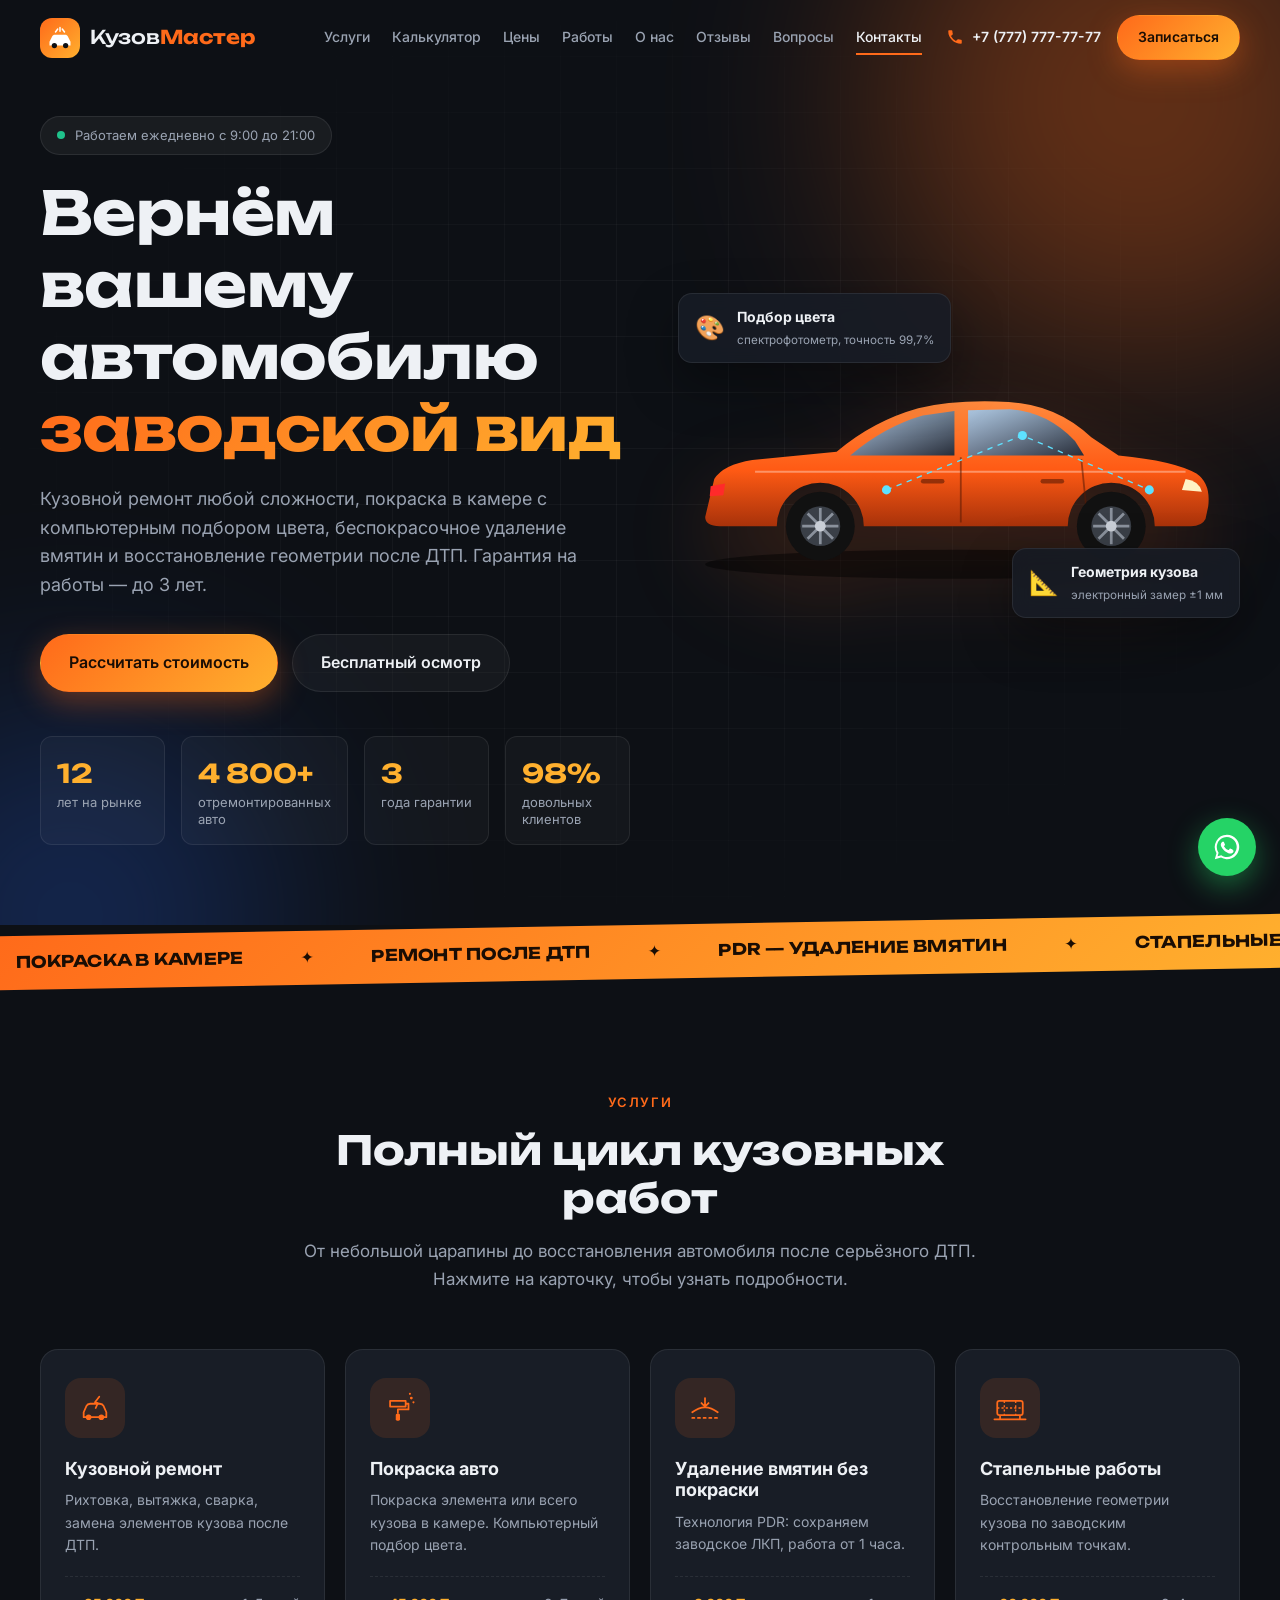
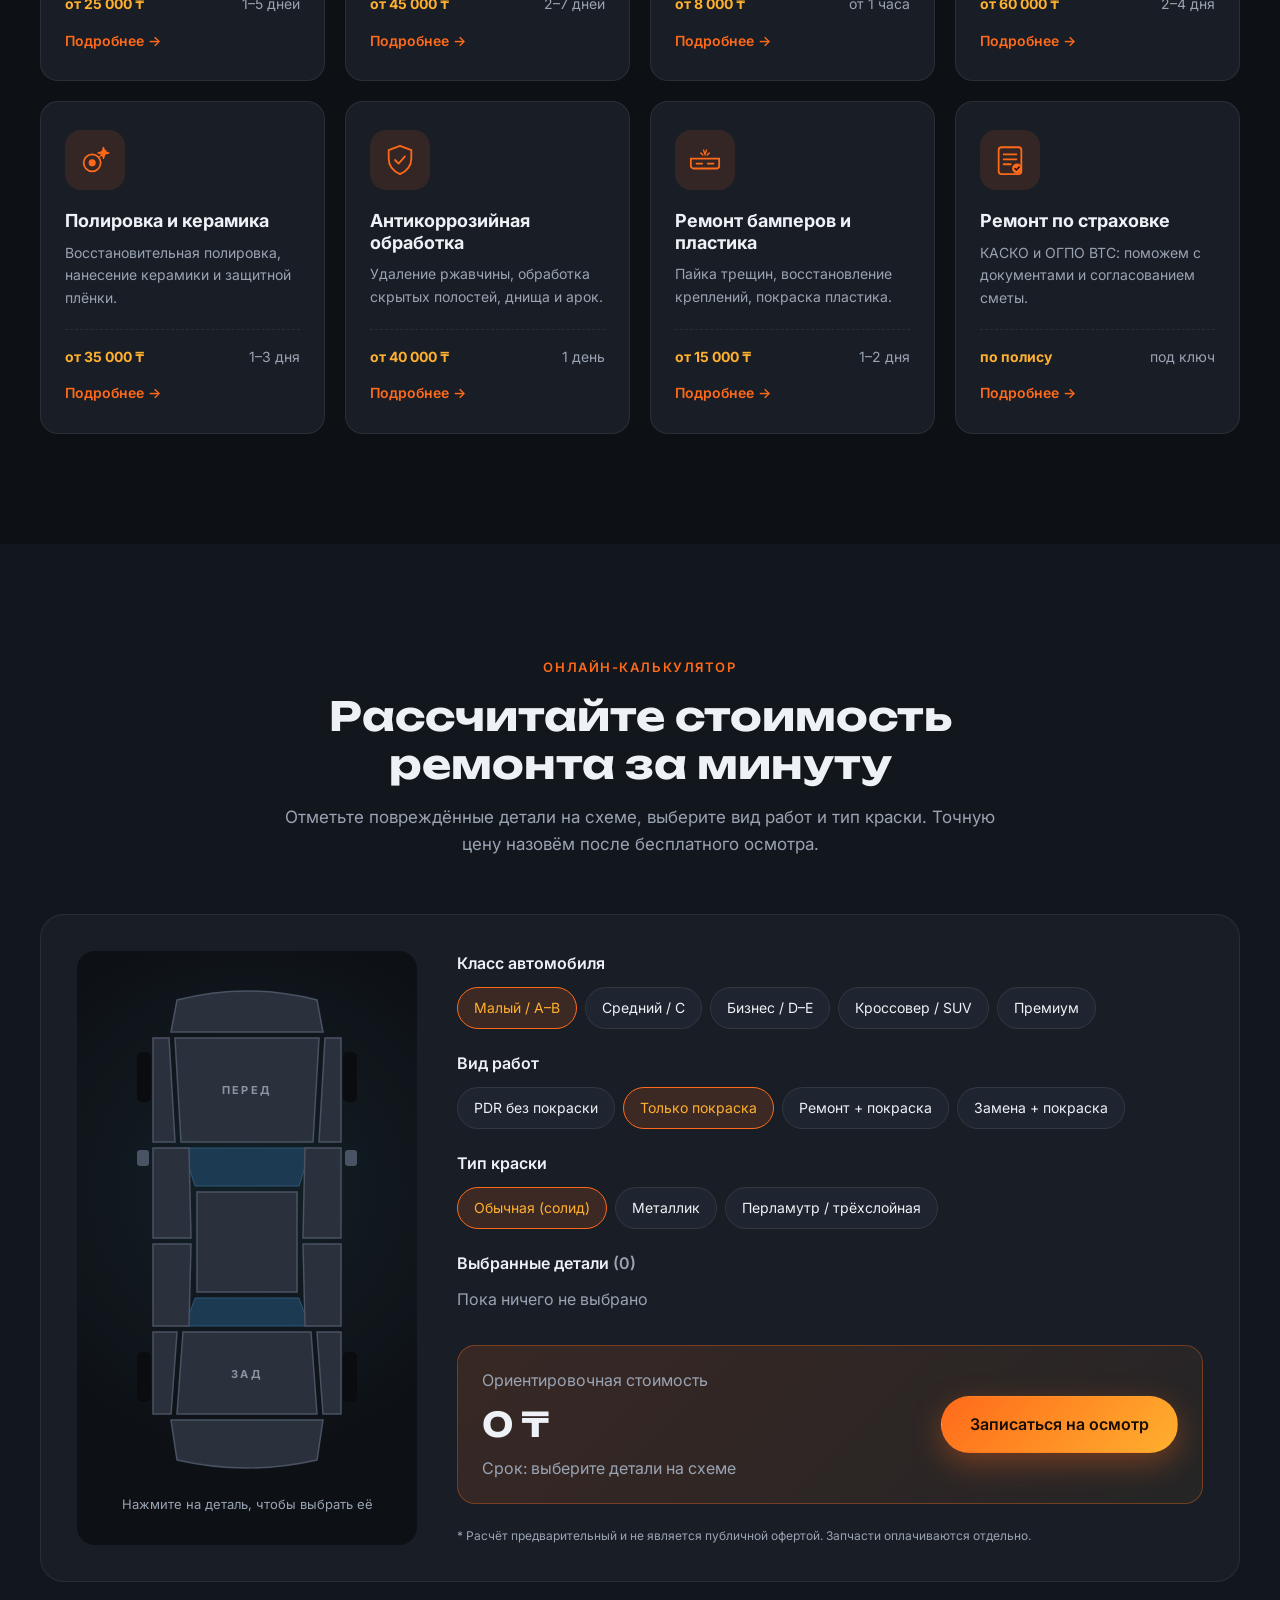
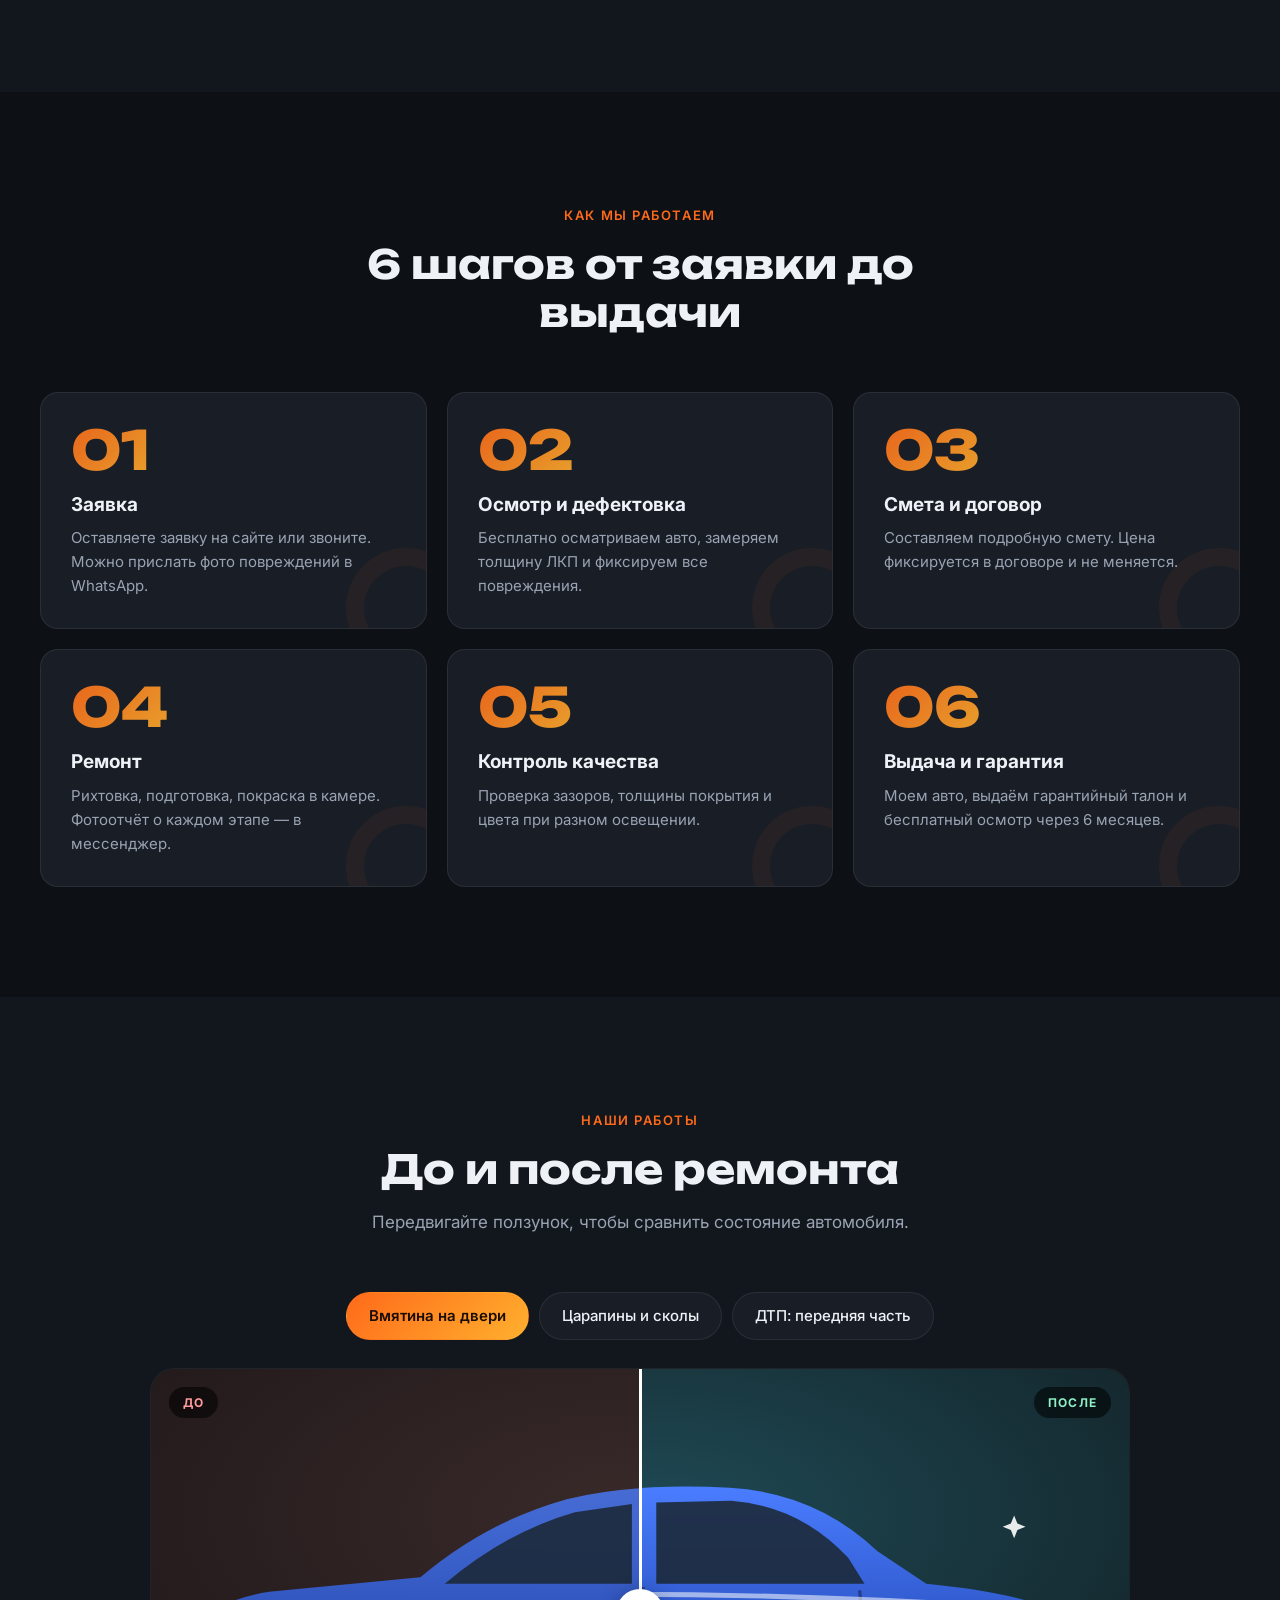
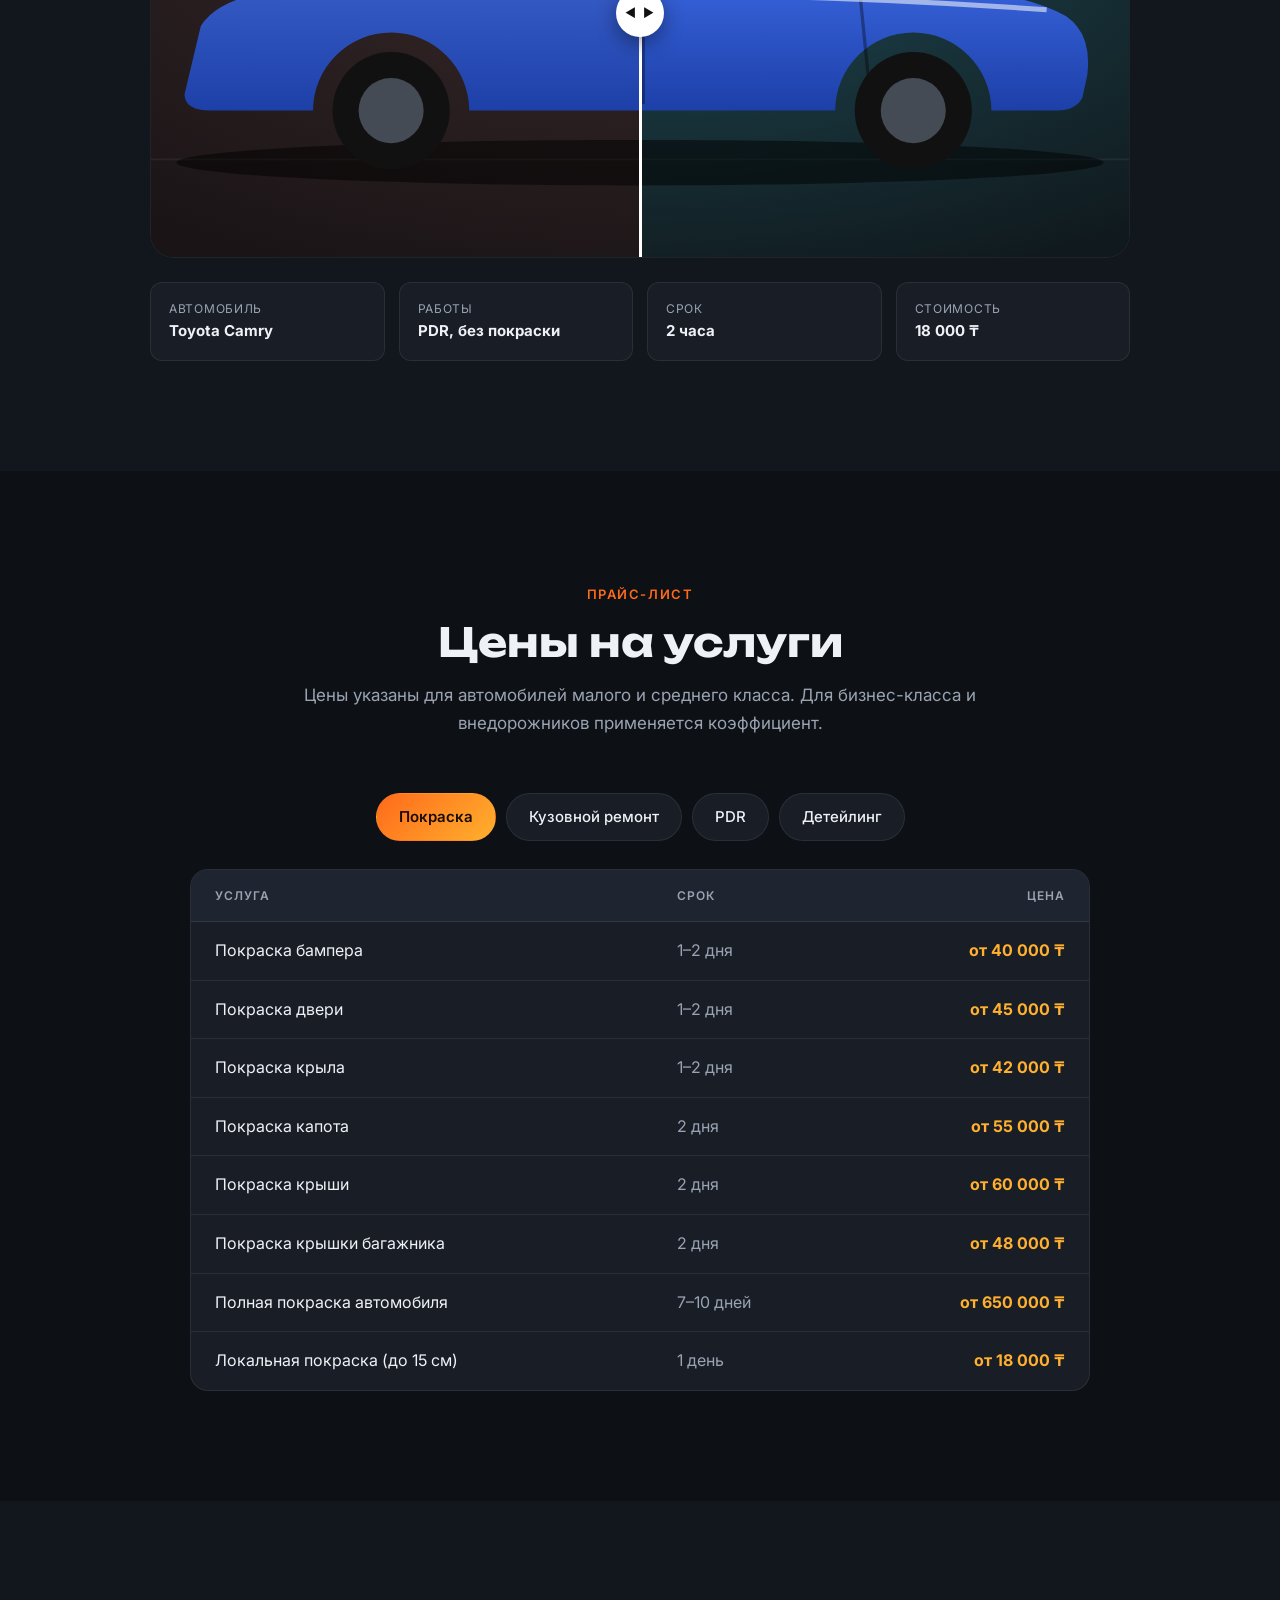
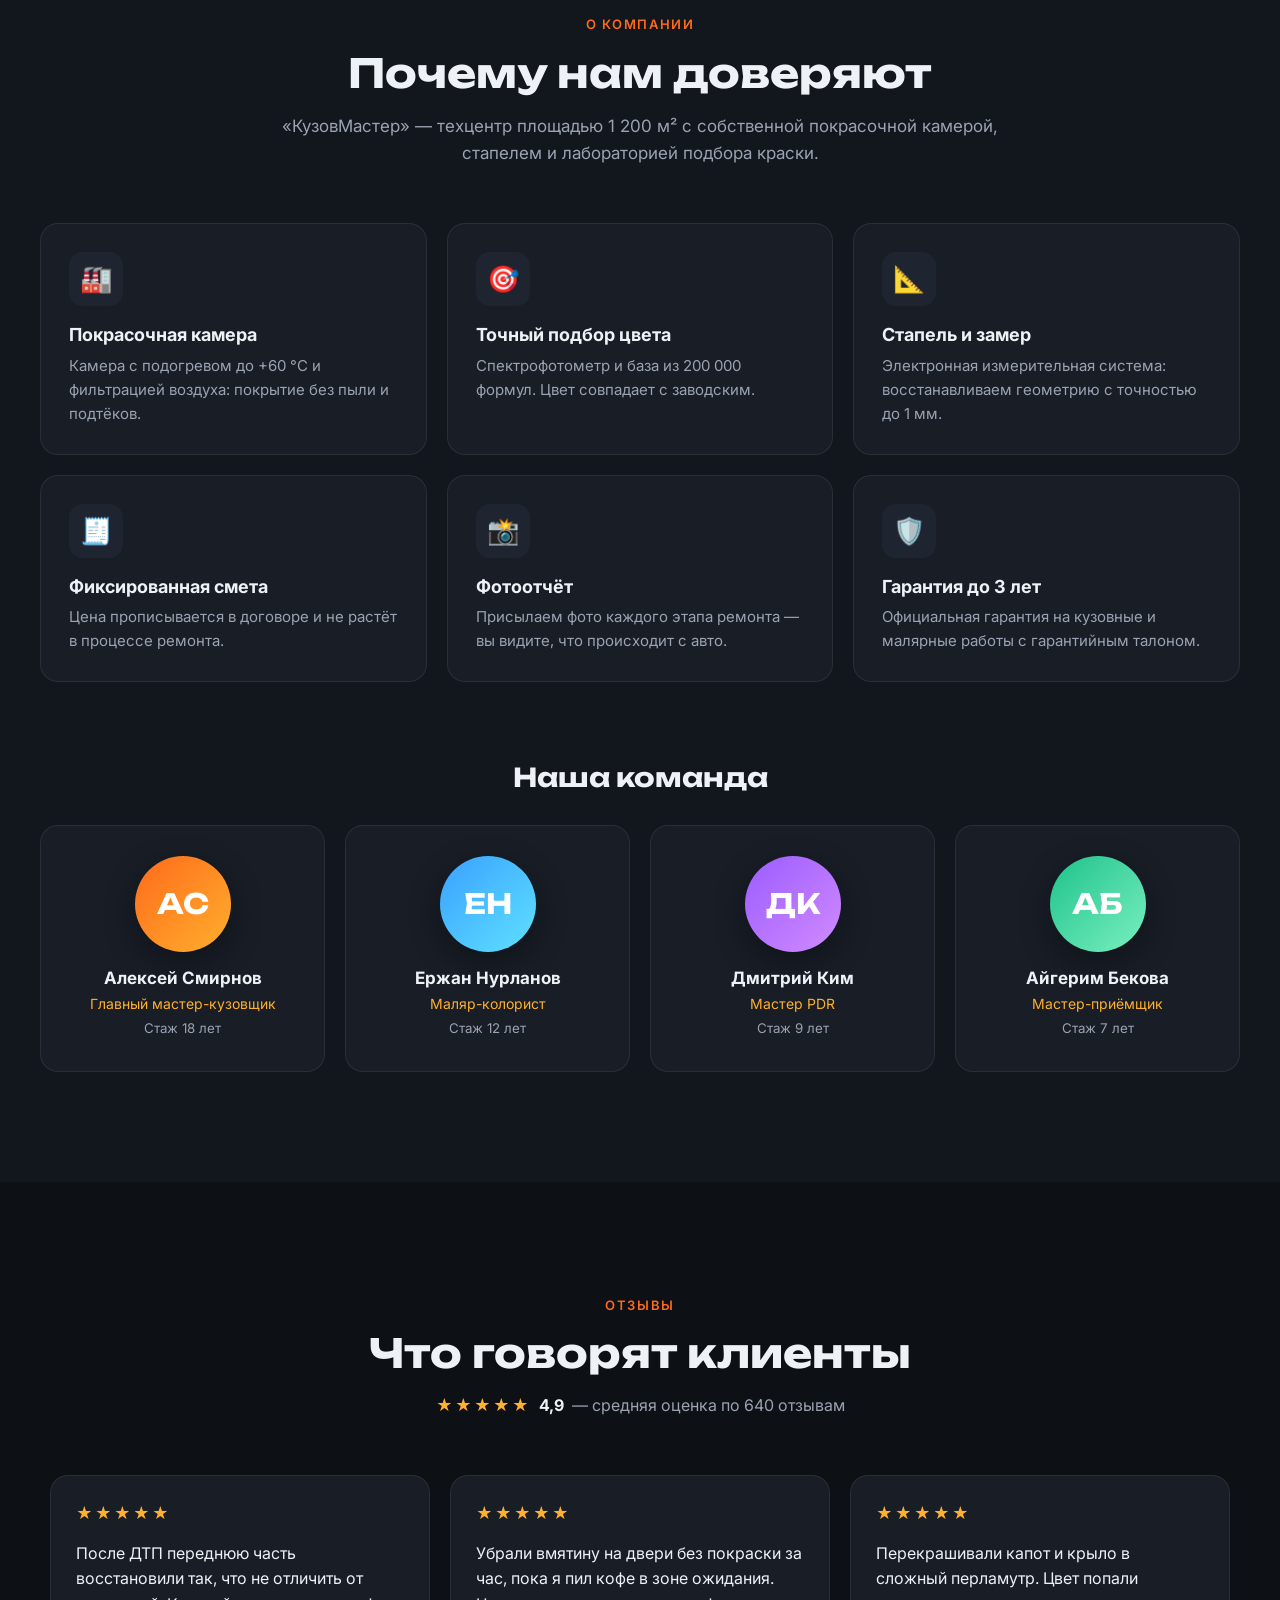
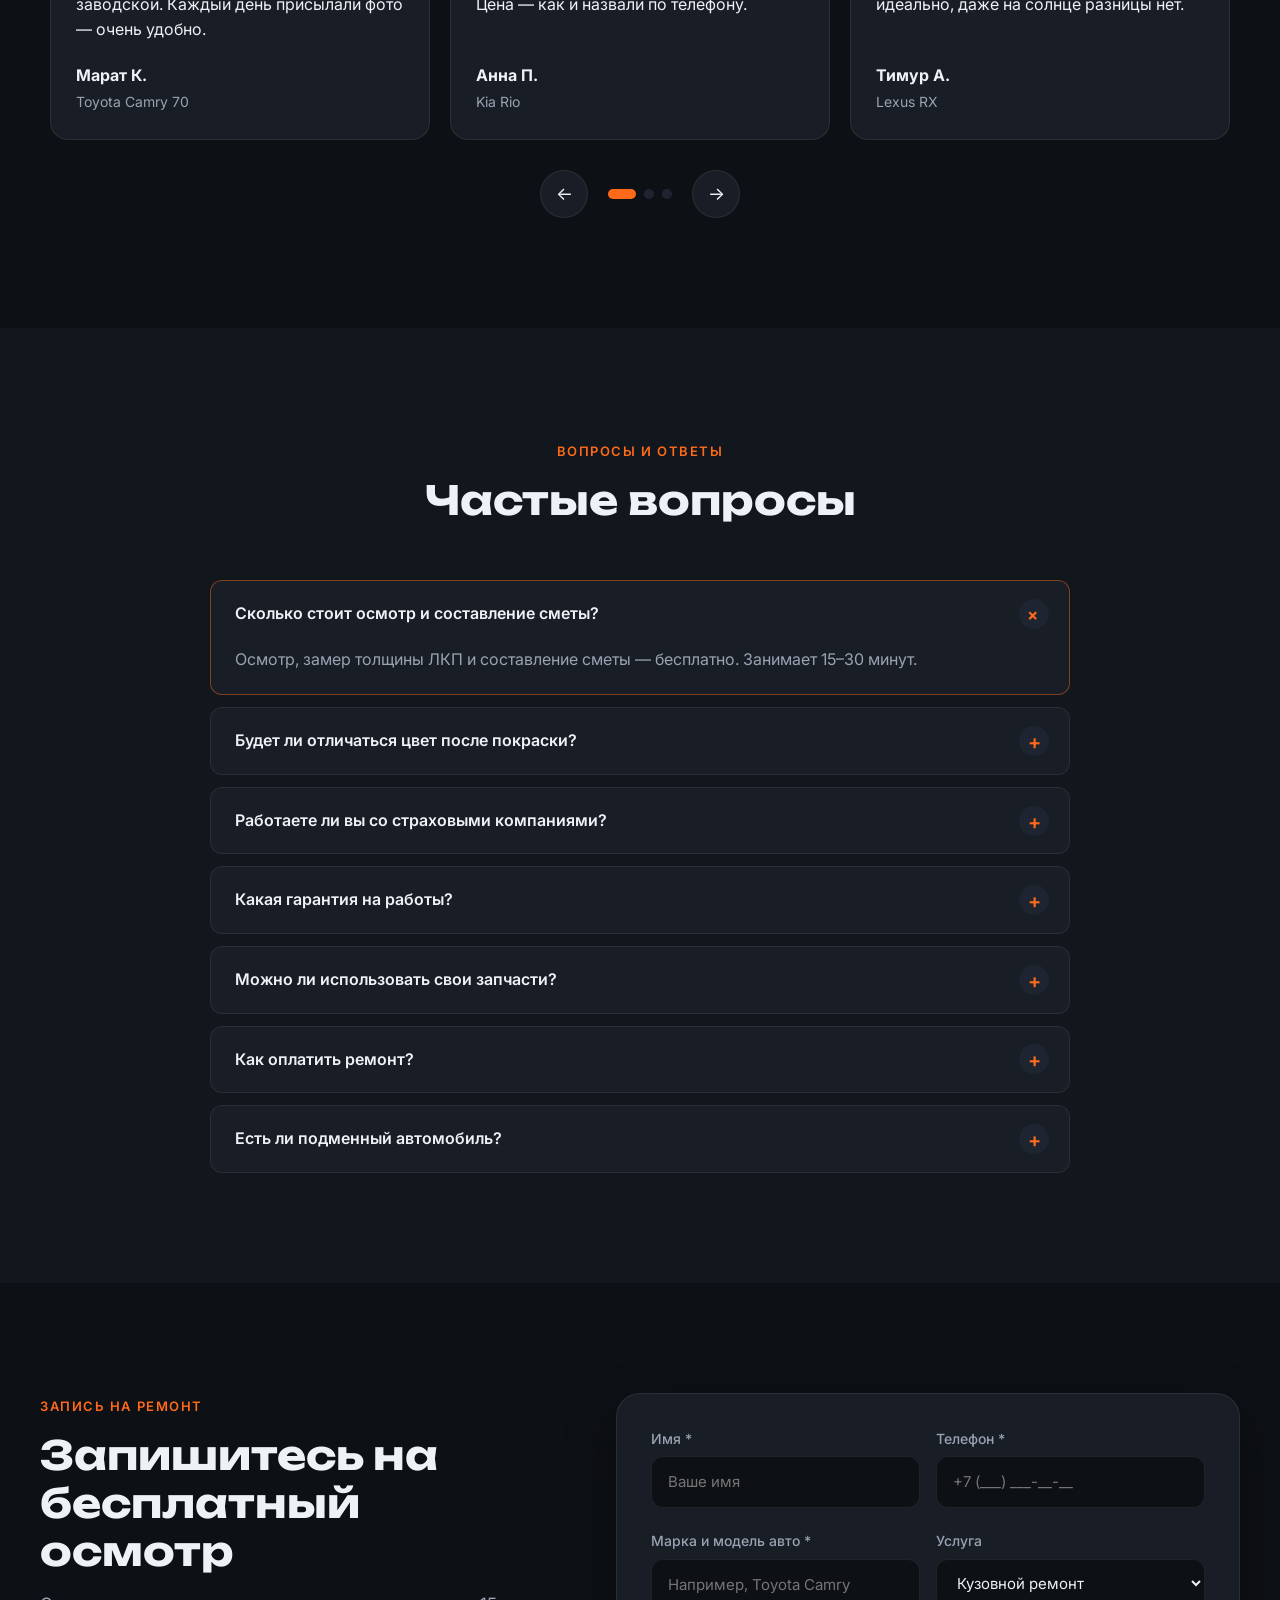
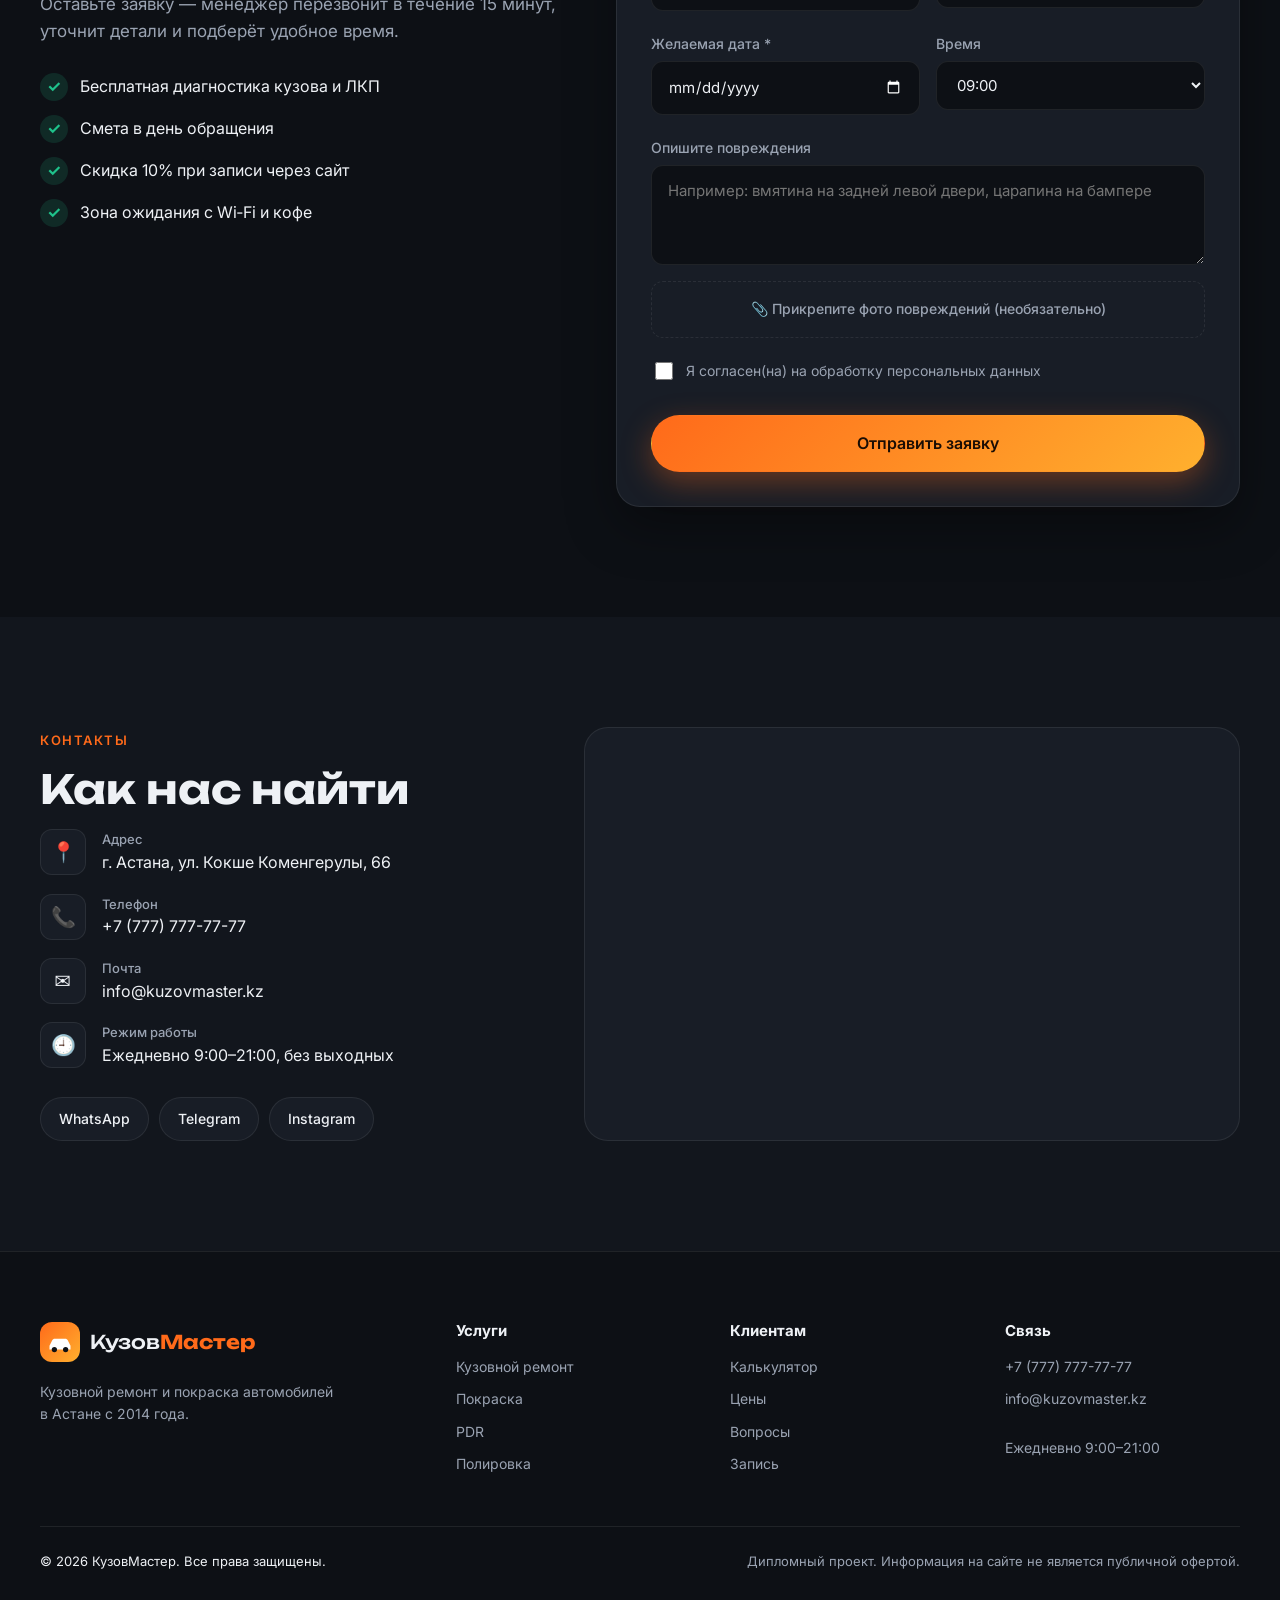
==== index.html @ 7082a5f9 "Сайт кузовного сервиса «КузовМастер» Новая главная страница: услуги с подробностями, калькулятор сто" ====
<!DOCTYPE html>
<html lang="ru">
<head>
  <meta charset="UTF-8" />
  <meta name="viewport" content="width=device-width, initial-scale=1.0" />
  <title>КузовМастер — кузовной ремонт и покраска автомобилей в Астане</title>
  <meta name="description" content="Кузовной ремонт, покраска, беспокрасочное удаление вмятин, восстановление геометрии кузова, полировка и антикор. Гарантия до 3 лет. Астана." />
  <meta name="theme-color" content="#0d1015" />
  <link rel="icon" href="data:image/svg+xml,%3Csvg xmlns='http://www.w3.org/2000/svg' viewBox='0 0 64 64'%3E%3Crect width='64' height='64' rx='14' fill='%23ff6a1a'/%3E%3Cpath d='M12 40l5-10c1-2 3-3 5-3h20c2 0 4 1 5 3l5 10v6H12z' fill='%23fff'/%3E%3Ccircle cx='21' cy='46' r='5' fill='%230d1015'/%3E%3Ccircle cx='43' cy='46' r='5' fill='%230d1015'/%3E%3C/svg%3E" />
  <link rel="preconnect" href="https://fonts.googleapis.com" />
  <link rel="preconnect" href="https://fonts.gstatic.com" crossorigin />
  <link href="https://fonts.googleapis.com/css2?family=Inter:wght@400;500;600;700&family=Unbounded:wght@500;700;800&display=swap" rel="stylesheet" />
  <link rel="stylesheet" href="css/main.css" />
</head>
<body>

  <!-- ===================== ШАПКА ===================== -->
  <header class="header" id="header">
    <div class="container header__inner">
      <a href="#top" class="logo" aria-label="КузовМастер — на главную">
        <span class="logo__mark">
          <svg viewBox="0 0 40 40" aria-hidden="true"><path d="M6 25l3.5-7c.7-1.4 2-2.2 3.6-2.2h13.8c1.5 0 2.9.8 3.6 2.2L34 25v5H6z" fill="currentColor"/><circle cx="12.5" cy="30" r="3.5" fill="#0d1015"/><circle cx="27.5" cy="30" r="3.5" fill="#0d1015"/><path d="M14 12l3-4M20 11V6M26 12l-3-4" stroke="currentColor" stroke-width="2" stroke-linecap="round"/></svg>
        </span>
        <span class="logo__text">Кузов<b>Мастер</b></span>
      </a>

      <nav class="nav" id="nav" aria-label="Основное меню">
        <a href="#services">Услуги</a>
        <a href="#calc">Калькулятор</a>
        <a href="#prices">Цены</a>
        <a href="#works">Работы</a>
        <a href="#about">О нас</a>
        <a href="#reviews">Отзывы</a>
        <a href="#faq">Вопросы</a>
        <a href="#contacts">Контакты</a>
      </nav>

      <div class="header__actions">
        <a href="tel:+77777777777" class="header__phone">
          <svg viewBox="0 0 24 24" aria-hidden="true"><path d="M6.6 10.8a15.1 15.1 0 006.6 6.6l2.2-2.2c.3-.3.7-.4 1-.2 1.1.4 2.3.6 3.6.6.6 0 1 .4 1 1V20c0 .6-.4 1-1 1A17 17 0 013 4c0-.6.4-1 1-1h3.5c.6 0 1 .4 1 1 0 1.3.2 2.5.6 3.6.1.3 0 .7-.2 1z" fill="currentColor"/></svg>
          +7 (777) 777-77-77
        </a>
        <a href="#booking" class="btn btn--primary btn--sm">Записаться</a>
        <button class="burger" id="burger" aria-label="Открыть меню" aria-expanded="false"><span></span><span></span><span></span></button>
      </div>
    </div>
  </header>

  <main id="top">

    <!-- ===================== ГЛАВНЫЙ ЭКРАН ===================== -->
    <section class="hero">
      <div class="hero__bg" aria-hidden="true">
        <div class="hero__glow hero__glow--1"></div>
        <div class="hero__glow hero__glow--2"></div>
        <div class="hero__grid"></div>
      </div>

      <div class="container hero__inner">
        <div class="hero__content">
          <span class="badge"><span class="badge__dot"></span>Работаем ежедневно с 9:00 до 21:00</span>
          <h1 class="hero__title">Вернём вашему автомобилю <span class="text-gradient">заводской вид</span></h1>
          <p class="hero__text">
            Кузовной ремонт любой сложности, покраска в камере с компьютерным подбором цвета,
            беспокрасочное удаление вмятин и восстановление геометрии после ДТП.
            Гарантия на работы — до 3&nbsp;лет.
          </p>
          <div class="hero__buttons">
            <a href="#calc" class="btn btn--primary">Рассчитать стоимость</a>
            <a href="#booking" class="btn btn--ghost">Бесплатный осмотр</a>
          </div>

          <ul class="hero__stats">
            <li><b data-count="12">0</b><span>лет на рынке</span></li>
            <li><b data-count="4800" data-suffix="+">0</b><span>отремонтированных авто</span></li>
            <li><b data-count="3">0</b><span>года гарантии</span></li>
            <li><b data-count="98" data-suffix="%">0</b><span>довольных клиентов</span></li>
          </ul>
        </div>

        <div class="hero__visual" aria-hidden="true">
          <div class="hero__card hero__card--top">
            <span class="hero__card-icon">🎨</span>
            <div><b>Подбор цвета</b><small>спектрофотометр, точность 99,7%</small></div>
          </div>
          <svg class="hero__car" viewBox="0 0 620 260">
            <defs>
              <linearGradient id="carBody" x1="0" y1="0" x2="0" y2="1">
                <stop offset="0" stop-color="#ff8a3d"/>
                <stop offset=".55" stop-color="#ff5a14"/>
                <stop offset="1" stop-color="#a8320a"/>
              </linearGradient>
              <linearGradient id="carGlass" x1="0" y1="0" x2="1" y2="1">
                <stop offset="0" stop-color="#9fd3ff" stop-opacity=".85"/>
                <stop offset="1" stop-color="#1c2a3a" stop-opacity=".95"/>
              </linearGradient>
              <linearGradient id="scan" x1="0" y1="0" x2="1" y2="0">
                <stop offset="0" stop-color="#5ee1ff" stop-opacity="0"/>
                <stop offset=".5" stop-color="#5ee1ff" stop-opacity=".9"/>
                <stop offset="1" stop-color="#5ee1ff" stop-opacity="0"/>
              </linearGradient>
              <clipPath id="carClip"><path d="M30 170 L40 128 Q50 112 82 107 L175 98 Q215 64 265 50 Q305 40 365 43 Q418 46 456 82 L486 102 Q548 108 572 122 Q588 133 585 158 L582 172 Q578 180 566 180 L526 180 A48 48 0 0 0 430 180 L205 180 A48 48 0 0 0 109 180 L46 180 Q30 180 30 170 Z"/></clipPath>
            </defs>
            <ellipse cx="310" cy="222" rx="280" ry="16" fill="#000" opacity=".45"/>
            <path d="M30 170 L40 128 Q50 112 82 107 L175 98 Q215 64 265 50 Q305 40 365 43 Q418 46 456 82 L486 102 Q548 108 572 122 Q588 133 585 158 L582 172 Q578 180 566 180 L526 180 A48 48 0 0 0 430 180 L205 180 A48 48 0 0 0 109 180 L46 180 Q30 180 30 170 Z" fill="url(#carBody)"/>
            <path d="M190 102 Q228 70 270 58 L305 53 L305 102 Z" fill="url(#carGlass)"/>
            <path d="M320 52 L366 51 Q408 54 438 86 L448 102 L320 102 Z" fill="url(#carGlass)"/>
            <path d="M85 120 L560 120" stroke="#fff" stroke-opacity=".35" stroke-width="2"/>
            <path d="M312 104 L312 176 M445 106 L452 176" stroke="#5a1a04" stroke-opacity=".55" stroke-width="2"/>
            <rect x="268" y="128" width="26" height="5" rx="2.5" fill="#5a1a04" opacity=".6"/>
            <rect x="400" y="128" width="26" height="5" rx="2.5" fill="#5a1a04" opacity=".6"/>
            <path d="M560 128 Q575 130 578 142 L556 140 Z" fill="#fff2c4"/>
            <path d="M36 136 L52 133 L50 146 L35 147 Z" fill="#ff2a2a"/>
            <g clip-path="url(#carClip)">
              <rect class="scan-line" x="-80" y="0" width="80" height="260" fill="url(#scan)"/>
            </g>
            <g class="wheel" style="transform-origin:157px 180px">
              <circle cx="157" cy="180" r="38" fill="#111"/><circle cx="157" cy="180" r="22" fill="#3a3f47"/>
              <path d="M157 160v40M137 180h40M143 166l28 28M171 166l-28 28" stroke="#8a919c" stroke-width="3"/>
              <circle cx="157" cy="180" r="6" fill="#c9ced6"/>
            </g>
            <g class="wheel" style="transform-origin:478px 180px">
              <circle cx="478" cy="180" r="38" fill="#111"/><circle cx="478" cy="180" r="22" fill="#3a3f47"/>
              <path d="M478 160v40M458 180h40M464 166l28 28M492 166l-28 28" stroke="#8a919c" stroke-width="3"/>
              <circle cx="478" cy="180" r="6" fill="#c9ced6"/>
            </g>
            <g class="measure">
              <circle cx="230" cy="140" r="5" fill="#5ee1ff"/><circle cx="380" cy="80" r="5" fill="#5ee1ff"/><circle cx="520" cy="140" r="5" fill="#5ee1ff"/>
              <path d="M230 140 L380 80 L520 140" stroke="#5ee1ff" stroke-width="1.5" stroke-dasharray="6 6" fill="none"/>
            </g>
          </svg>
          <div class="hero__card hero__card--bottom">
            <span class="hero__card-icon">📐</span>
            <div><b>Геометрия кузова</b><small>электронный замер ±1 мм</small></div>
          </div>
        </div>
      </div>
    </section>

    <!-- ===================== БЕГУЩАЯ СТРОКА ===================== -->
    <div class="ticker" aria-hidden="true">
      <div class="ticker__track">
        <span>Покраска в камере</span><span>Ремонт после ДТП</span><span>PDR — удаление вмятин</span><span>Стапельные работы</span><span>Полировка и керамика</span><span>Антикор</span><span>Ремонт бамперов</span><span>Работа со страховыми</span>
        <span>Покраска в камере</span><span>Ремонт после ДТП</span><span>PDR — удаление вмятин</span><span>Стапельные работы</span><span>Полировка и керамика</span><span>Антикор</span><span>Ремонт бамперов</span><span>Работа со страховыми</span>
      </div>
    </div>

    <!-- ===================== УСЛУГИ ===================== -->
    <section class="section" id="services">
      <div class="container">
        <div class="section__head reveal">
          <span class="section__tag">Услуги</span>
          <h2 class="section__title">Полный цикл кузовных работ</h2>
          <p class="section__text">От небольшой царапины до восстановления автомобиля после серьёзного ДТП. Нажмите на карточку, чтобы узнать подробности.</p>
        </div>

        <div class="services">
          <article class="service reveal" data-service="body">
            <div class="service__icon"><svg viewBox="0 0 48 48"><path d="M8 30l4-9c1-2 3-3 5-3h14c2 0 4 1 5 3l4 9v7H8z" fill="none" stroke="currentColor" stroke-width="2.5" stroke-linejoin="round"/><circle cx="15" cy="37" r="4" fill="currentColor"/><circle cx="33" cy="37" r="4" fill="currentColor"/><path d="M30 8l-6 8 4 1-3 7" stroke="currentColor" stroke-width="2.5" fill="none" stroke-linecap="round" stroke-linejoin="round"/></svg></div>
            <h3>Кузовной ремонт</h3>
            <p>Рихтовка, вытяжка, сварка, замена элементов кузова после ДТП.</p>
            <div class="service__meta"><span>от 25 000 ₸</span><span>1–5 дней</span></div>
            <button class="service__more">Подробнее →</button>
          </article>

          <article class="service reveal" data-service="paint">
            <div class="service__icon"><svg viewBox="0 0 48 48"><path d="M10 14h22v8H10z" fill="none" stroke="currentColor" stroke-width="2.5" stroke-linejoin="round"/><path d="M32 18h4v8H21v6" fill="none" stroke="currentColor" stroke-width="2.5" stroke-linejoin="round"/><rect x="18" y="32" width="6" height="10" rx="2" fill="currentColor"/><circle cx="40" cy="10" r="2" fill="currentColor"/><circle cx="43" cy="16" r="1.5" fill="currentColor"/><circle cx="38" cy="4" r="1.5" fill="currentColor"/></svg></div>
            <h3>Покраска авто</h3>
            <p>Покраска элемента или всего кузова в камере. Компьютерный подбор цвета.</p>
            <div class="service__meta"><span>от 45 000 ₸</span><span>2–7 дней</span></div>
            <button class="service__more">Подробнее →</button>
          </article>

          <article class="service reveal" data-service="pdr">
            <div class="service__icon"><svg viewBox="0 0 48 48"><path d="M6 30q18-14 36 0" fill="none" stroke="currentColor" stroke-width="2.5" stroke-linecap="round"/><path d="M24 10v12M19 17l5 5 5-5" fill="none" stroke="currentColor" stroke-width="2.5" stroke-linecap="round" stroke-linejoin="round"/><path d="M6 38h36" stroke="currentColor" stroke-width="2.5" stroke-linecap="round" stroke-dasharray="3 5"/></svg></div>
            <h3>Удаление вмятин без покраски</h3>
            <p>Технология PDR: сохраняем заводское ЛКП, работа от 1 часа.</p>
            <div class="service__meta"><span>от 8 000 ₸</span><span>от 1 часа</span></div>
            <button class="service__more">Подробнее →</button>
          </article>

          <article class="service reveal" data-service="frame">
            <div class="service__icon"><svg viewBox="0 0 48 48"><rect x="6" y="14" width="36" height="20" rx="3" fill="none" stroke="currentColor" stroke-width="2.5"/><path d="M6 24h36M16 14v20M32 14v20" stroke="currentColor" stroke-width="2" stroke-dasharray="3 3"/><path d="M2 40h44" stroke="currentColor" stroke-width="2.5" stroke-linecap="round"/><path d="M10 34v6M38 34v6" stroke="currentColor" stroke-width="2.5"/></svg></div>
            <h3>Стапельные работы</h3>
            <p>Восстановление геометрии кузова по заводским контрольным точкам.</p>
            <div class="service__meta"><span>от 60 000 ₸</span><span>2–4 дня</span></div>
            <button class="service__more">Подробнее →</button>
          </article>

          <article class="service reveal" data-service="polish">
            <div class="service__icon"><svg viewBox="0 0 48 48"><circle cx="20" cy="28" r="12" fill="none" stroke="currentColor" stroke-width="2.5"/><circle cx="20" cy="28" r="5" fill="currentColor"/><path d="M30 20l10-10M36 6l2 6 6 2-6 2-2 6-2-6-6-2 6-2z" fill="currentColor" stroke="currentColor" stroke-width="1.5" stroke-linejoin="round"/></svg></div>
            <h3>Полировка и керамика</h3>
            <p>Восстановительная полировка, нанесение керамики и защитной плёнки.</p>
            <div class="service__meta"><span>от 35 000 ₸</span><span>1–3 дня</span></div>
            <button class="service__more">Подробнее →</button>
          </article>

          <article class="service reveal" data-service="anticor">
            <div class="service__icon"><svg viewBox="0 0 48 48"><path d="M24 4l16 6v12c0 10-7 18-16 22C15 40 8 32 8 22V10z" fill="none" stroke="currentColor" stroke-width="2.5" stroke-linejoin="round"/><path d="M17 24l5 5 9-10" fill="none" stroke="currentColor" stroke-width="2.5" stroke-linecap="round" stroke-linejoin="round"/></svg></div>
            <h3>Антикоррозийная обработка</h3>
            <p>Удаление ржавчины, обработка скрытых полостей, днища и арок.</p>
            <div class="service__meta"><span>от 40 000 ₸</span><span>1 день</span></div>
            <button class="service__more">Подробнее →</button>
          </article>

          <article class="service reveal" data-service="plastic">
            <div class="service__icon"><svg viewBox="0 0 48 48"><path d="M4 22h40v10a4 4 0 01-4 4H8a4 4 0 01-4-4z" fill="none" stroke="currentColor" stroke-width="2.5"/><path d="M12 29h8M28 29h8" stroke="currentColor" stroke-width="2.5" stroke-linecap="round"/><path d="M22 10l2 6 2-6M18 14l3 3M30 14l-3 3" stroke="currentColor" stroke-width="2" stroke-linecap="round"/></svg></div>
            <h3>Ремонт бамперов и пластика</h3>
            <p>Пайка трещин, восстановление креплений, покраска пластика.</p>
            <div class="service__meta"><span>от 15 000 ₸</span><span>1–2 дня</span></div>
            <button class="service__more">Подробнее →</button>
          </article>

          <article class="service reveal" data-service="insurance">
            <div class="service__icon"><svg viewBox="0 0 48 48"><rect x="8" y="6" width="32" height="38" rx="4" fill="none" stroke="currentColor" stroke-width="2.5"/><path d="M15 16h18M15 23h18M15 30h10" stroke="currentColor" stroke-width="2.5" stroke-linecap="round"/><circle cx="34" cy="36" r="7" fill="currentColor"/><path d="M31 36l2 2 4-4" stroke="#0d1015" stroke-width="2" fill="none" stroke-linecap="round"/></svg></div>
            <h3>Ремонт по страховке</h3>
            <p>КАСКО и ОГПО ВТС: поможем с документами и согласованием сметы.</p>
            <div class="service__meta"><span>по полису</span><span>под ключ</span></div>
            <button class="service__more">Подробнее →</button>
          </article>
        </div>
      </div>
    </section>

    <!-- ===================== КАЛЬКУЛЯТОР ===================== -->
    <section class="section section--alt" id="calc">
      <div class="container">
        <div class="section__head reveal">
          <span class="section__tag">Онлайн-калькулятор</span>
          <h2 class="section__title">Рассчитайте стоимость ремонта за минуту</h2>
          <p class="section__text">Отметьте повреждённые детали на схеме, выберите вид работ и тип краски. Точную цену назовём после бесплатного осмотра.</p>
        </div>

        <div class="calc reveal">
          <div class="calc__scheme">
            <svg class="car-top" id="carTop" viewBox="0 0 260 500" aria-label="Схема автомобиля, вид сверху">
              <rect x="20" y="70" width="14" height="50" rx="5" class="tire"/><rect x="226" y="70" width="14" height="50" rx="5" class="tire"/>
              <rect x="20" y="370" width="14" height="50" rx="5" class="tire"/><rect x="226" y="370" width="14" height="50" rx="5" class="tire"/>

              <path class="part" data-part="bumperF" d="M60 18 Q130 0 200 18 L206 50 L54 50 Z"/>
              <path class="part" data-part="hood" d="M58 56 L202 56 L196 160 L64 160 Z"/>
              <path class="glass" d="M66 166 L194 166 L182 204 L78 204 Z"/>
              <path class="part" data-part="roof" d="M80 210 L180 210 L180 310 L80 310 Z"/>
              <path class="glass" d="M78 316 L182 316 L192 344 L68 344 Z"/>
              <path class="part" data-part="trunk" d="M66 350 L194 350 L200 432 L60 432 Z"/>
              <path class="part" data-part="bumperR" d="M54 438 L206 438 L200 478 Q130 494 60 478 Z"/>

              <path class="part" data-part="fenderFL" d="M36 56 L52 56 L58 160 L36 160 Z"/>
              <path class="part" data-part="doorFL" d="M36 166 L72 166 L74 256 L36 256 Z"/>
              <path class="part" data-part="doorRL" d="M36 262 L74 262 L72 344 L36 344 Z"/>
              <path class="part" data-part="fenderRL" d="M36 350 L60 350 L54 432 L36 432 Z"/>

              <path class="part" data-part="fenderFR" d="M224 56 L208 56 L202 160 L224 160 Z"/>
              <path class="part" data-part="doorFR" d="M224 166 L188 166 L186 256 L224 256 Z"/>
              <path class="part" data-part="doorRR" d="M224 262 L186 262 L188 344 L224 344 Z"/>
              <path class="part" data-part="fenderRR" d="M224 350 L200 350 L206 432 L224 432 Z"/>

              <rect x="20" y="168" width="12" height="16" rx="3" class="mirror"/><rect x="228" y="168" width="12" height="16" rx="3" class="mirror"/>
              <text x="130" y="112" class="car-label">ПЕРЕД</text>
              <text x="130" y="396" class="car-label">ЗАД</text>
            </svg>
            <p class="calc__hint">Нажмите на деталь, чтобы выбрать её</p>
          </div>

          <div class="calc__form">
            <div class="field">
              <label class="field__label">Класс автомобиля</label>
              <div class="chips" data-group="carClass">
                <button type="button" class="chip is-active" data-value="1">Малый / A–B</button>
                <button type="button" class="chip" data-value="1.15">Средний / C</button>
                <button type="button" class="chip" data-value="1.35">Бизнес / D–E</button>
                <button type="button" class="chip" data-value="1.5">Кроссовер / SUV</button>
                <button type="button" class="chip" data-value="1.8">Премиум</button>
              </div>
            </div>

            <div class="field">
              <label class="field__label">Вид работ</label>
              <div class="chips" data-group="work">
                <button type="button" class="chip" data-value="pdr">PDR без покраски</button>
                <button type="button" class="chip is-active" data-value="paint">Только покраска</button>
                <button type="button" class="chip" data-value="repair">Ремонт + покраска</button>
                <button type="button" class="chip" data-value="replace">Замена + покраска</button>
              </div>
            </div>

            <div class="field">
              <label class="field__label">Тип краски</label>
              <div class="chips" data-group="paint">
                <button type="button" class="chip is-active" data-value="1">Обычная (солид)</button>
                <button type="button" class="chip" data-value="1.15">Металлик</button>
                <button type="button" class="chip" data-value="1.35">Перламутр / трёхслойная</button>
              </div>
            </div>

            <div class="field">
              <label class="field__label">Выбранные детали <span class="muted" id="partsCount">(0)</span></label>
              <ul class="selected-parts" id="selectedParts"><li class="muted">Пока ничего не выбрано</li></ul>
            </div>

            <div class="calc__result">
              <div>
                <span class="muted">Ориентировочная стоимость</span>
                <div class="calc__price" id="calcPrice">0 ₸</div>
                <span class="muted" id="calcDays">Срок: —</span>
              </div>
              <a href="#booking" class="btn btn--primary" id="calcBook">Записаться на осмотр</a>
            </div>
            <p class="calc__note">* Расчёт предварительный и не является публичной офертой. Запчасти оплачиваются отдельно.</p>
          </div>
        </div>
      </div>
    </section>

    <!-- ===================== ЭТАПЫ ===================== -->
    <section class="section" id="process">
      <div class="container">
        <div class="section__head reveal">
          <span class="section__tag">Как мы работаем</span>
          <h2 class="section__title">6 шагов от заявки до выдачи</h2>
        </div>
        <ol class="steps">
          <li class="step reveal"><span class="step__num">01</span><h3>Заявка</h3><p>Оставляете заявку на сайте или звоните. Можно прислать фото повреждений в WhatsApp.</p></li>
          <li class="step reveal"><span class="step__num">02</span><h3>Осмотр и дефектовка</h3><p>Бесплатно осматриваем авто, замеряем толщину ЛКП и фиксируем все повреждения.</p></li>
          <li class="step reveal"><span class="step__num">03</span><h3>Смета и договор</h3><p>Составляем подробную смету. Цена фиксируется в договоре и не меняется.</p></li>
          <li class="step reveal"><span class="step__num">04</span><h3>Ремонт</h3><p>Рихтовка, подготовка, покраска в камере. Фотоотчёт о каждом этапе — в мессенджер.</p></li>
          <li class="step reveal"><span class="step__num">05</span><h3>Контроль качества</h3><p>Проверка зазоров, толщины покрытия и цвета при разном освещении.</p></li>
          <li class="step reveal"><span class="step__num">06</span><h3>Выдача и гарантия</h3><p>Моем авто, выдаём гарантийный талон и бесплатный осмотр через 6 месяцев.</p></li>
        </ol>
      </div>
    </section>

    <!-- ===================== ДО / ПОСЛЕ ===================== -->
    <section class="section section--alt" id="works">
      <div class="container">
        <div class="section__head reveal">
          <span class="section__tag">Наши работы</span>
          <h2 class="section__title">До и после ремонта</h2>
          <p class="section__text">Передвигайте ползунок, чтобы сравнить состояние автомобиля.</p>
        </div>

        <div class="works reveal">
          <div class="works__tabs" role="tablist">
            <button class="works__tab is-active" data-case="0">Вмятина на двери</button>
            <button class="works__tab" data-case="1">Царапины и сколы</button>
            <button class="works__tab" data-case="2">ДТП: передняя часть</button>
          </div>

          <div class="ba" id="ba">
            <div class="ba__layer ba__after" id="baAfter"></div>
            <div class="ba__layer ba__before" id="baBefore"></div>
            <span class="ba__label ba__label--before">ДО</span>
            <span class="ba__label ba__label--after">ПОСЛЕ</span>
            <div class="ba__handle" id="baHandle"><span></span></div>
            <input type="range" min="0" max="100" value="50" class="ba__range" id="baRange" aria-label="Сравнение до и после" />
          </div>

          <div class="works__info" id="worksInfo"></div>
        </div>
      </div>
    </section>

    <!-- ===================== ЦЕНЫ ===================== -->
    <section class="section" id="prices">
      <div class="container">
        <div class="section__head reveal">
          <span class="section__tag">Прайс-лист</span>
          <h2 class="section__title">Цены на услуги</h2>
          <p class="section__text">Цены указаны для автомобилей малого и среднего класса. Для бизнес-класса и внедорожников применяется коэффициент.</p>
        </div>

        <div class="prices reveal">
          <div class="prices__tabs" role="tablist">
            <button class="prices__tab is-active" data-tab="p1">Покраска</button>
            <button class="prices__tab" data-tab="p2">Кузовной ремонт</button>
            <button class="prices__tab" data-tab="p3">PDR</button>
            <button class="prices__tab" data-tab="p4">Детейлинг</button>
          </div>

          <div class="prices__panel is-active" id="p1">
            <table class="price-table">
              <thead><tr><th>Услуга</th><th>Срок</th><th>Цена</th></tr></thead>
              <tbody>
                <tr><td>Покраска бампера</td><td>1–2 дня</td><td>от 40 000 ₸</td></tr>
                <tr><td>Покраска двери</td><td>1–2 дня</td><td>от 45 000 ₸</td></tr>
                <tr><td>Покраска крыла</td><td>1–2 дня</td><td>от 42 000 ₸</td></tr>
                <tr><td>Покраска капота</td><td>2 дня</td><td>от 55 000 ₸</td></tr>
                <tr><td>Покраска крыши</td><td>2 дня</td><td>от 60 000 ₸</td></tr>
                <tr><td>Покраска крышки багажника</td><td>2 дня</td><td>от 48 000 ₸</td></tr>
                <tr><td>Полная покраска автомобиля</td><td>7–10 дней</td><td>от 650 000 ₸</td></tr>
                <tr><td>Локальная покраска (до 15 см)</td><td>1 день</td><td>от 18 000 ₸</td></tr>
              </tbody>
            </table>
          </div>

          <div class="prices__panel" id="p2">
            <table class="price-table">
              <thead><tr><th>Услуга</th><th>Срок</th><th>Цена</th></tr></thead>
              <tbody>
                <tr><td>Рихтовка элемента (лёгкая)</td><td>1 день</td><td>от 15 000 ₸</td></tr>
                <tr><td>Рихтовка элемента (сложная)</td><td>1–2 дня</td><td>от 35 000 ₸</td></tr>
                <tr><td>Замена порога (с вваркой)</td><td>2–3 дня</td><td>от 70 000 ₸</td></tr>
                <tr><td>Замена заднего крыла</td><td>3–4 дня</td><td>от 120 000 ₸</td></tr>
                <tr><td>Восстановление геометрии на стапеле</td><td>2–4 дня</td><td>от 60 000 ₸</td></tr>
                <tr><td>Пайка бампера</td><td>1 день</td><td>от 15 000 ₸</td></tr>
                <tr><td>Сварочные работы (1 час)</td><td>—</td><td>от 12 000 ₸</td></tr>
                <tr><td>Снятие/установка элемента</td><td>—</td><td>от 5 000 ₸</td></tr>
              </tbody>
            </table>
          </div>

          <div class="prices__panel" id="p3">
            <table class="price-table">
              <thead><tr><th>Размер вмятины</th><th>Срок</th><th>Цена</th></tr></thead>
              <tbody>
                <tr><td>До 2 см (след от градины)</td><td>от 30 минут</td><td>от 8 000 ₸</td></tr>
                <tr><td>2–5 см</td><td>1–2 часа</td><td>от 15 000 ₸</td></tr>
                <tr><td>5–10 см</td><td>2–4 часа</td><td>от 25 000 ₸</td></tr>
                <tr><td>10–20 см</td><td>1 день</td><td>от 40 000 ₸</td></tr>
                <tr><td>Устранение последствий града (весь кузов)</td><td>2–5 дней</td><td>от 150 000 ₸</td></tr>
              </tbody>
            </table>
          </div>

          <div class="prices__panel" id="p4">
            <table class="price-table">
              <thead><tr><th>Услуга</th><th>Срок</th><th>Цена</th></tr></thead>
              <tbody>
                <tr><td>Восстановительная полировка кузова</td><td>1–2 дня</td><td>от 70 000 ₸</td></tr>
                <tr><td>Защитная полировка</td><td>4 часа</td><td>от 35 000 ₸</td></tr>
                <tr><td>Керамическое покрытие (2 слоя)</td><td>2 дня</td><td>от 120 000 ₸</td></tr>
                <tr><td>Полиуретановая плёнка (зоны риска)</td><td>1–2 дня</td><td>от 180 000 ₸</td></tr>
                <tr><td>Антикоррозийная обработка днища и арок</td><td>1 день</td><td>от 40 000 ₸</td></tr>
                <tr><td>Обработка скрытых полостей</td><td>1 день</td><td>от 30 000 ₸</td></tr>
              </tbody>
            </table>
          </div>
        </div>
      </div>
    </section>

    <!-- ===================== О НАС / ПРЕИМУЩЕСТВА ===================== -->
    <section class="section section--alt" id="about">
      <div class="container">
        <div class="section__head reveal">
          <span class="section__tag">О компании</span>
          <h2 class="section__title">Почему нам доверяют</h2>
          <p class="section__text">«КузовМастер» — техцентр площадью 1 200 м² с собственной покрасочной камерой, стапелем и лабораторией подбора краски.</p>
        </div>

        <div class="features">
          <div class="feature reveal"><span class="feature__icon">🏭</span><h3>Покрасочная камера</h3><p>Камера с подогревом до +60 °C и фильтрацией воздуха: покрытие без пыли и подтёков.</p></div>
          <div class="feature reveal"><span class="feature__icon">🎯</span><h3>Точный подбор цвета</h3><p>Спектрофотометр и база из 200 000 формул. Цвет совпадает с заводским.</p></div>
          <div class="feature reveal"><span class="feature__icon">📐</span><h3>Стапель и замер</h3><p>Электронная измерительная система: восстанавливаем геометрию с точностью до 1 мм.</p></div>
          <div class="feature reveal"><span class="feature__icon">🧾</span><h3>Фиксированная смета</h3><p>Цена прописывается в договоре и не растёт в процессе ремонта.</p></div>
          <div class="feature reveal"><span class="feature__icon">📸</span><h3>Фотоотчёт</h3><p>Присылаем фото каждого этапа ремонта — вы видите, что происходит с авто.</p></div>
          <div class="feature reveal"><span class="feature__icon">🛡️</span><h3>Гарантия до 3 лет</h3><p>Официальная гарантия на кузовные и малярные работы с гарантийным талоном.</p></div>
        </div>

        <div class="team">
          <h3 class="team__title reveal">Наша команда</h3>
          <div class="team__grid">
            <div class="member reveal"><div class="member__ava" style="--c1:#ff6a1a;--c2:#ffb02e">АС</div><h4>Алексей Смирнов</h4><span>Главный мастер-кузовщик</span><small>Стаж 18 лет</small></div>
            <div class="member reveal"><div class="member__ava" style="--c1:#3aa0ff;--c2:#5ee1ff">ЕН</div><h4>Ержан Нурланов</h4><span>Маляр-колорист</span><small>Стаж 12 лет</small></div>
            <div class="member reveal"><div class="member__ava" style="--c1:#9b5cff;--c2:#d18bff">ДК</div><h4>Дмитрий Ким</h4><span>Мастер PDR</span><small>Стаж 9 лет</small></div>
            <div class="member reveal"><div class="member__ava" style="--c1:#1fc28b;--c2:#7af0c0">АБ</div><h4>Айгерим Бекова</h4><span>Мастер-приёмщик</span><small>Стаж 7 лет</small></div>
          </div>
        </div>
      </div>
    </section>

    <!-- ===================== ОТЗЫВЫ ===================== -->
    <section class="section" id="reviews">
      <div class="container">
        <div class="section__head reveal">
          <span class="section__tag">Отзывы</span>
          <h2 class="section__title">Что говорят клиенты</h2>
          <div class="rating"><span class="stars">★★★★★</span> <b>4,9</b> <span class="muted">— средняя оценка по 640 отзывам</span></div>
        </div>

        <div class="slider reveal" id="reviewsSlider">
          <div class="slider__track" id="reviewsTrack">
            <figure class="review"><div class="stars">★★★★★</div><blockquote>После ДТП переднюю часть восстановили так, что не отличить от заводской. Каждый день присылали фото — очень удобно.</blockquote><figcaption><b>Марат К.</b><span>Toyota Camry 70</span></figcaption></figure>
            <figure class="review"><div class="stars">★★★★★</div><blockquote>Убрали вмятину на двери без покраски за час, пока я пил кофе в зоне ожидания. Цена — как и назвали по телефону.</blockquote><figcaption><b>Анна П.</b><span>Kia Rio</span></figcaption></figure>
            <figure class="review"><div class="stars">★★★★★</div><blockquote>Перекрашивали капот и крыло в сложный перламутр. Цвет попали идеально, даже на солнце разницы нет.</blockquote><figcaption><b>Тимур А.</b><span>Lexus RX</span></figcaption></figure>
            <figure class="review"><div class="stars">★★★★☆</div><blockquote>Ремонт по КАСКО: всё согласовали со страховой сами, я только привёз машину. Пришлось подождать запчасти, но результат отличный.</blockquote><figcaption><b>Ольга С.</b><span>Hyundai Tucson</span></figcaption></figure>
            <figure class="review"><div class="stars">★★★★★</div><blockquote>Сделали антикор и полировку перед продажей — машину купили в первый же день за хорошую цену.</blockquote><figcaption><b>Ерлан Ж.</b><span>Volkswagen Polo</span></figcaption></figure>
          </div>
          <div class="slider__controls">
            <button class="slider__btn" id="revPrev" aria-label="Предыдущий отзыв">←</button>
            <div class="slider__dots" id="revDots"></div>
            <button class="slider__btn" id="revNext" aria-label="Следующий отзыв">→</button>
          </div>
        </div>
      </div>
    </section>

    <!-- ===================== FAQ ===================== -->
    <section class="section section--alt" id="faq">
      <div class="container container--narrow">
        <div class="section__head reveal">
          <span class="section__tag">Вопросы и ответы</span>
          <h2 class="section__title">Частые вопросы</h2>
        </div>
        <div class="faq">
          <details class="faq__item reveal" open><summary>Сколько стоит осмотр и составление сметы?</summary><p>Осмотр, замер толщины ЛКП и составление сметы — бесплатно. Занимает 15–30 минут.</p></details>
          <details class="faq__item reveal"><summary>Будет ли отличаться цвет после покраски?</summary><p>Нет. Цвет подбирается по спектрофотометру с выкрасом на тестовой пластине и сравнением под разными источниками света. При необходимости выполняем плавный переход на соседние детали.</p></details>
          <details class="faq__item reveal"><summary>Работаете ли вы со страховыми компаниями?</summary><p>Да, мы ремонтируем по полисам КАСКО и ОГПО ВТС. Поможем собрать документы, согласуем смету со страховой и сообщим, когда можно забирать автомобиль.</p></details>
          <details class="faq__item reveal"><summary>Какая гарантия на работы?</summary><p>На кузовной ремонт и покраску — до 3 лет, на PDR — 1 год, на антикоррозийную обработку — 2 года. Гарантия оформляется талоном.</p></details>
          <details class="faq__item reveal"><summary>Можно ли использовать свои запчасти?</summary><p>Да, можно. Мы также можем заказать оригинальные или качественные аналоги — сроки поставки от 1 до 14 дней.</p></details>
          <details class="faq__item reveal"><summary>Как оплатить ремонт?</summary><p>Наличными, банковской картой, переводом или через Kaspi. Для юрлиц — безналичный расчёт с НДС. Доступна рассрочка на 3–12 месяцев.</p></details>
          <details class="faq__item reveal"><summary>Есть ли подменный автомобиль?</summary><p>При ремонте дольше 5 дней предоставляем подменный автомобиль или скидку 10% на такси до работы и обратно.</p></details>
        </div>
      </div>
    </section>

    <!-- ===================== ЗАПИСЬ ===================== -->
    <section class="section" id="booking">
      <div class="container booking">
        <div class="booking__info reveal">
          <span class="section__tag">Запись на ремонт</span>
          <h2 class="section__title">Запишитесь на бесплатный осмотр</h2>
          <p class="section__text">Оставьте заявку — менеджер перезвонит в течение 15 минут, уточнит детали и подберёт удобное время.</p>
          <ul class="checklist">
            <li>Бесплатная диагностика кузова и ЛКП</li>
            <li>Смета в день обращения</li>
            <li>Скидка 10% при записи через сайт</li>
            <li>Зона ожидания с Wi‑Fi и кофе</li>
          </ul>
        </div>

        <form class="form reveal" id="bookingForm" novalidate>
          <div class="form__row">
            <div class="form__field">
              <label for="fName">Имя *</label>
              <input id="fName" name="name" type="text" placeholder="Ваше имя" required minlength="2" />
              <small class="form__error"></small>
            </div>
            <div class="form__field">
              <label for="fPhone">Телефон *</label>
              <input id="fPhone" name="phone" type="tel" placeholder="+7 (___) ___-__-__" required />
              <small class="form__error"></small>
            </div>
          </div>
          <div class="form__row">
            <div class="form__field">
              <label for="fCar">Марка и модель авто *</label>
              <input id="fCar" name="car" type="text" placeholder="Например, Toyota Camry" required />
              <small class="form__error"></small>
            </div>
            <div class="form__field">
              <label for="fService">Услуга</label>
              <select id="fService" name="service">
                <option>Кузовной ремонт</option>
                <option>Покраска авто</option>
                <option>Удаление вмятин без покраски</option>
                <option>Стапельные работы</option>
                <option>Полировка и керамика</option>
                <option>Антикоррозийная обработка</option>
                <option>Ремонт бамперов и пластика</option>
                <option>Ремонт по страховке</option>
                <option>Нужна консультация</option>
              </select>
            </div>
          </div>
          <div class="form__row">
            <div class="form__field">
              <label for="fDate">Желаемая дата *</label>
              <input id="fDate" name="date" type="date" required />
              <small class="form__error"></small>
            </div>
            <div class="form__field">
              <label for="fTime">Время</label>
              <select id="fTime" name="time"></select>
            </div>
          </div>
          <div class="form__field">
            <label for="fComment">Опишите повреждения</label>
            <textarea id="fComment" name="comment" rows="3" placeholder="Например: вмятина на задней левой двери, царапина на бампере"></textarea>
          </div>
          <div class="form__field">
            <label class="upload" for="fPhotos">
              <input id="fPhotos" type="file" accept="image/*" multiple />
              <span>📎 Прикрепите фото повреждений (необязательно)</span>
            </label>
            <div class="upload__preview" id="photoPreview"></div>
          </div>
          <label class="checkbox">
            <input type="checkbox" id="fAgree" required />
            <span>Я согласен(на) на обработку персональных данных</span>
          </label>
          <small class="form__error" id="agreeError"></small>
          <button type="submit" class="btn btn--primary btn--block">Отправить заявку</button>
        </form>
      </div>
    </section>

    <!-- ===================== КОНТАКТЫ ===================== -->
    <section class="section section--alt" id="contacts">
      <div class="container contacts">
        <div class="contacts__info reveal">
          <span class="section__tag">Контакты</span>
          <h2 class="section__title">Как нас найти</h2>
          <ul class="contacts__list">
            <li><span>📍</span><div><b>Адрес</b>г. Астана, ул. Кокше Коменгерулы, 66</div></li>
            <li><span>📞</span><div><b>Телефон</b><a href="tel:+77777777777">+7 (777) 777-77-77</a></div></li>
            <li><span>✉️</span><div><b>Почта</b><a href="mailto:info@kuzovmaster.kz">info@kuzovmaster.kz</a></div></li>
            <li><span>🕘</span><div><b>Режим работы</b>Ежедневно 9:00–21:00, без выходных</div></li>
          </ul>
          <div class="socials">
            <a href="https://wa.me/77777777777" target="_blank" rel="noopener" class="social">WhatsApp</a>
            <a href="https://t.me/" target="_blank" rel="noopener" class="social">Telegram</a>
            <a href="https://instagram.com/" target="_blank" rel="noopener" class="social">Instagram</a>
          </div>
        </div>
        <div class="contacts__map reveal">
          <iframe title="Карта проезда" loading="lazy" src="https://maps.google.com/maps?q=%D0%90%D1%81%D1%82%D0%B0%D0%BD%D0%B0&z=12&output=embed"></iframe>
        </div>
      </div>
    </section>
  </main>

  <!-- ===================== ПОДВАЛ ===================== -->
  <footer class="footer">
    <div class="container footer__inner">
      <div>
        <a href="#top" class="logo"><span class="logo__mark"><svg viewBox="0 0 40 40" aria-hidden="true"><path d="M6 25l3.5-7c.7-1.4 2-2.2 3.6-2.2h13.8c1.5 0 2.9.8 3.6 2.2L34 25v5H6z" fill="currentColor"/><circle cx="12.5" cy="30" r="3.5" fill="#0d1015"/><circle cx="27.5" cy="30" r="3.5" fill="#0d1015"/></svg></span><span class="logo__text">Кузов<b>Мастер</b></span></a>
        <p class="muted">Кузовной ремонт и покраска автомобилей в Астане с 2014 года.</p>
      </div>
      <div class="footer__col">
        <h4>Услуги</h4>
        <a href="#services">Кузовной ремонт</a><a href="#services">Покраска</a><a href="#services">PDR</a><a href="#services">Полировка</a>
      </div>
      <div class="footer__col">
        <h4>Клиентам</h4>
        <a href="#calc">Калькулятор</a><a href="#prices">Цены</a><a href="#faq">Вопросы</a><a href="#booking">Запись</a>
      </div>
      <div class="footer__col">
        <h4>Связь</h4>
        <a href="tel:+77777777777">+7 (777) 777-77-77</a><a href="mailto:info@kuzovmaster.kz">info@kuzovmaster.kz</a><span class="muted">Ежедневно 9:00–21:00</span>
      </div>
    </div>
    <div class="container footer__bottom">
      <span>© <span id="year"></span> КузовМастер. Все права защищены.</span>
      <span class="muted">Дипломный проект. Информация на сайте не является публичной офертой.</span>
    </div>
  </footer>

  <!-- Плавающие кнопки -->
  <a href="https://wa.me/77777777777" class="float-wa" target="_blank" rel="noopener" aria-label="Написать в WhatsApp">
    <svg viewBox="0 0 32 32"><path fill="currentColor" d="M16 3a13 13 0 00-11.2 19.6L3 29l6.6-1.7A13 13 0 1016 3zm0 23.6c-2 0-4-.5-5.7-1.6l-.4-.2-3.9 1 1-3.8-.3-.4A10.6 10.6 0 1116 26.6zm5.8-7.9c-.3-.2-1.9-.9-2.2-1-.3-.1-.5-.2-.7.2l-1 1.2c-.2.2-.4.2-.7.1a8.7 8.7 0 01-4.3-3.8c-.3-.5.3-.5.9-1.6.1-.2 0-.4 0-.5l-1-2.4c-.3-.6-.5-.5-.7-.5h-.6c-.2 0-.6.1-.9.4-.3.3-1.2 1.1-1.2 2.8s1.2 3.2 1.4 3.4c.2.2 2.4 3.6 5.7 5 2.1.9 2.9 1 4 .8.6-.1 1.9-.8 2.2-1.5.3-.8.3-1.4.2-1.5-.1-.2-.3-.3-.6-.4z"/></svg>
  </a>
  <button class="to-top" id="toTop" aria-label="Наверх">↑</button>

  <!-- Модальное окно -->
  <div class="modal" id="modal" aria-hidden="true">
    <div class="modal__backdrop" data-close></div>
    <div class="modal__dialog" role="dialog" aria-modal="true" aria-labelledby="modalTitle">
      <button class="modal__close" data-close aria-label="Закрыть">×</button>
      <div id="modalContent"></div>
    </div>
  </div>

  <script src="js/main.js"></script>
</body>
</html>
---- css/main.css ----
/* =========================================================
   КузовМастер — основной файл стилей
   Структура: переменные → база → компоненты → секции → адаптив
   ========================================================= */

:root {
  --bg: #0d1015;
  --bg-alt: #12161d;
  --surface: #181d26;
  --surface-2: #1f2530;
  --border: rgba(255, 255, 255, 0.08);
  --text: #eef1f5;
  --muted: #9aa3b2;
  --accent: #ff6a1a;
  --accent-2: #ffb02e;
  --cyan: #5ee1ff;
  --success: #1fc28b;
  --danger: #ff4d5e;
  --radius: 18px;
  --radius-sm: 12px;
  --shadow: 0 20px 50px rgba(0, 0, 0, 0.35);
  --gradient: linear-gradient(135deg, var(--accent), var(--accent-2));
  --font: "Inter", system-ui, -apple-system, "Segoe UI", Roboto, Arial, sans-serif;
  --font-head: "Unbounded", "Inter", system-ui, sans-serif;
  --header-h: 76px;
}

/* ---------- База ---------- */
*,
*::before,
*::after { box-sizing: border-box; }

html { scroll-behavior: smooth; scroll-padding-top: var(--header-h); }

html, body { overflow-x: clip; }

body {
  margin: 0;
  font-family: var(--font);
  font-size: 16px;
  line-height: 1.6;
  color: var(--text);
  background: var(--bg);
  -webkit-font-smoothing: antialiased;
  overflow-x: hidden;
}

body.no-scroll { overflow: hidden; }

h1, h2, h3, h4 { margin: 0; line-height: 1.2; }
p { margin: 0; }
a { color: inherit; text-decoration: none; }
img, svg { display: block; max-width: 100%; }
button { font: inherit; color: inherit; cursor: pointer; }
.muted { color: var(--muted); }

.container { width: min(1200px, 100% - 32px); margin-inline: auto; }
.container--narrow { width: min(860px, 100% - 32px); }

.text-gradient {
  background: var(--gradient);
  -webkit-background-clip: text;
  background-clip: text;
  color: transparent;
}

/* ---------- Кнопки ---------- */
.btn {
  display: inline-flex;
  align-items: center;
  justify-content: center;
  gap: 8px;
  padding: 15px 28px;
  border-radius: 999px;
  border: 1px solid transparent;
  font-weight: 600;
  transition: transform .2s, box-shadow .2s, background .2s, border-color .2s;
  white-space: nowrap;
}
.btn:hover { transform: translateY(-2px); }
.btn--primary {
  background: var(--gradient);
  color: #1a0d04;
  box-shadow: 0 10px 30px rgba(255, 106, 26, 0.35);
}
.btn--primary:hover { box-shadow: 0 14px 38px rgba(255, 106, 26, 0.5); }
.btn--ghost { border-color: var(--border); background: rgba(255, 255, 255, 0.04); }
.btn--ghost:hover { border-color: var(--accent); }
.btn--sm { padding: 10px 20px; font-size: 14px; }
.btn--block { width: 100%; }

/* ---------- Шапка ---------- */
.header {
  position: fixed;
  inset: 0 0 auto 0;
  height: var(--header-h);
  z-index: 50;
  transition: background .3s, border-color .3s;
  border-bottom: 1px solid transparent;
}
.header.is-scrolled {
  background: rgba(13, 16, 21, 0.85);
  backdrop-filter: blur(14px);
  -webkit-backdrop-filter: blur(14px);
  border-color: var(--border);
}
.header__inner { height: 100%; display: flex; align-items: center; gap: 24px; }

.logo { display: inline-flex; align-items: center; gap: 10px; font-family: var(--font-head); font-size: 19px; font-weight: 500; }
.logo b { color: var(--accent); font-weight: 700; }
.logo__mark { width: 40px; height: 40px; display: grid; place-items: center; border-radius: 12px; background: var(--gradient); color: #fff; }
.logo__mark svg { width: 30px; }

.nav { display: flex; gap: 22px; margin-left: auto; }
.nav a { font-size: 14px; font-weight: 500; color: var(--muted); position: relative; transition: color .2s; }
.nav a::after { content: ""; position: absolute; left: 0; bottom: -6px; width: 100%; height: 2px; background: var(--accent); transform: scaleX(0); transition: transform .25s; }
.nav a:hover, .nav a.is-active { color: var(--text); }
.nav a.is-active::after, .nav a:hover::after { transform: scaleX(1); }

.header__actions { display: flex; align-items: center; gap: 16px; }
.header__phone { display: inline-flex; align-items: center; gap: 8px; font-weight: 600; font-size: 14px; }
.header__phone svg { width: 18px; color: var(--accent); }

.burger { display: none; width: 44px; height: 44px; border: 1px solid var(--border); border-radius: 12px; background: transparent; padding: 12px 10px; flex-direction: column; justify-content: space-between; }
.burger span { display: block; height: 2px; background: var(--text); border-radius: 2px; transition: transform .3s, opacity .3s; }
.burger.is-open span:nth-child(1) { transform: translateY(8px) rotate(45deg); }
.burger.is-open span:nth-child(2) { opacity: 0; }
.burger.is-open span:nth-child(3) { transform: translateY(-8px) rotate(-45deg); }

/* ---------- Главный экран ---------- */
.hero { position: relative; min-height: 100vh; display: flex; align-items: center; padding: calc(var(--header-h) + 40px) 0 80px; overflow: hidden; }
.hero__bg { position: absolute; inset: 0; pointer-events: none; }
.hero__glow { position: absolute; border-radius: 50%; filter: blur(110px); opacity: .55; }
.hero__glow--1 { width: 520px; height: 520px; background: var(--accent); top: -160px; right: -120px; opacity: .35; }
.hero__glow--2 { width: 420px; height: 420px; background: #2b6cff; bottom: -200px; left: -140px; opacity: .25; }
.hero__grid {
  position: absolute; inset: 0;
  background-image: linear-gradient(rgba(255,255,255,.035) 1px, transparent 1px), linear-gradient(90deg, rgba(255,255,255,.035) 1px, transparent 1px);
  background-size: 56px 56px;
  mask-image: radial-gradient(ellipse at center, #000 30%, transparent 75%);
  -webkit-mask-image: radial-gradient(ellipse at center, #000 30%, transparent 75%);
}
.hero__inner { position: relative; display: grid; grid-template-columns: 1.05fr 1fr; gap: 48px; align-items: center; }

.badge { display: inline-flex; align-items: center; gap: 10px; padding: 8px 16px; border-radius: 999px; background: rgba(255,255,255,.05); border: 1px solid var(--border); font-size: 13px; color: var(--muted); }
.badge__dot { width: 8px; height: 8px; border-radius: 50%; background: var(--success); box-shadow: 0 0 0 0 rgba(31,194,139,.6); animation: pulse 2s infinite; }
@keyframes pulse { 70% { box-shadow: 0 0 0 10px rgba(31,194,139,0); } 100% { box-shadow: 0 0 0 0 rgba(31,194,139,0); } }

.hero__title { font-family: var(--font-head); font-size: clamp(34px, 5vw, 60px); font-weight: 700; margin: 22px 0 20px; letter-spacing: -0.01em; }
.hero__text { color: var(--muted); font-size: 18px; max-width: 560px; }
.hero__buttons { display: flex; flex-wrap: wrap; gap: 14px; margin: 34px 0 44px; }

.hero__stats { list-style: none; padding: 0; margin: 0; display: grid; grid-template-columns: repeat(4, 1fr); gap: 16px; }
.hero__stats li { padding: 16px; border-radius: var(--radius-sm); background: rgba(255,255,255,.03); border: 1px solid var(--border); }
.hero__stats b { display: block; font-family: var(--font-head); font-size: 26px; color: var(--accent-2); }
.hero__stats span { font-size: 13px; color: var(--muted); line-height: 1.3; display: block; }

.hero__visual { position: relative; }
.hero__car { width: 100%; filter: drop-shadow(0 30px 40px rgba(255, 106, 26, 0.18)); animation: float 6s ease-in-out infinite; }
@keyframes float { 50% { transform: translateY(-10px); } }
.hero__car .scan-line { animation: scan 3.5s linear infinite; }
@keyframes scan { from { transform: translateX(0); } to { transform: translateX(720px); } }
.hero__car .wheel { animation: spin 4s linear infinite; }
@keyframes spin { to { transform: rotate(360deg); } }
.hero__car .measure { animation: blink 2.4s ease-in-out infinite; }
@keyframes blink { 50% { opacity: .25; } }

.hero__card { position: absolute; display: flex; align-items: center; gap: 12px; padding: 12px 16px; border-radius: 14px; background: rgba(24, 29, 38, .85); border: 1px solid var(--border); backdrop-filter: blur(10px); box-shadow: var(--shadow); font-size: 14px; z-index: 2; }
.hero__card b { display: block; }
.hero__card small { color: var(--muted); }
.hero__card-icon { font-size: 24px; }
.hero__card--top { top: -70px; left: 0; animation: float 5s ease-in-out infinite; }
.hero__card--bottom { bottom: -20px; right: 0; animation: float 5s ease-in-out infinite reverse; }

/* ---------- Бегущая строка ---------- */
.ticker { overflow: hidden; background: var(--gradient); color: #1a0d04; padding: 14px 0; transform: rotate(-1deg) scaleX(1.02); }
.ticker__track { display: flex; width: max-content; animation: ticker 30s linear infinite; }
.ticker__track span { font-family: var(--font-head); font-weight: 700; font-size: 16px; text-transform: uppercase; padding: 0 28px; white-space: nowrap; }
.ticker__track span::after { content: "✦"; margin-left: 56px; }
@keyframes ticker { to { transform: translateX(-50%); } }

/* ---------- Секции ---------- */
.section { padding: 110px 0; position: relative; }
.section--alt { background: var(--bg-alt); }
.section__head { text-align: center; max-width: 720px; margin: 0 auto 56px; }
.section__tag { display: inline-block; font-size: 13px; font-weight: 600; text-transform: uppercase; letter-spacing: .12em; color: var(--accent); margin-bottom: 14px; }
.section__title { font-family: var(--font-head); font-size: clamp(26px, 3.4vw, 40px); font-weight: 700; margin-bottom: 16px; }
.section__text { color: var(--muted); font-size: 17px; }

/* Появление при прокрутке */
.reveal { opacity: 0; transform: translateY(30px); transition: opacity .7s ease, transform .7s ease; }
.reveal.is-visible { opacity: 1; transform: none; }

/* ---------- Услуги ---------- */
.services { display: grid; grid-template-columns: repeat(4, 1fr); gap: 20px; }
.service { position: relative; padding: 28px 24px; border-radius: var(--radius); background: var(--surface); border: 1px solid var(--border); cursor: pointer; overflow: hidden; display: flex; flex-direction: column; transition: transform .3s, border-color .3s, box-shadow .3s; }
.service::before { content: ""; position: absolute; inset: 0; background: radial-gradient(circle at 0 0, rgba(255,106,26,.18), transparent 60%); opacity: 0; transition: opacity .3s; }
.service:hover { transform: translateY(-6px); border-color: rgba(255,106,26,.5); box-shadow: var(--shadow); }
.service:hover::before { opacity: 1; }
.service__icon { width: 60px; height: 60px; border-radius: 16px; display: grid; place-items: center; background: rgba(255,106,26,.12); color: var(--accent); margin-bottom: 20px; position: relative; }
.service__icon svg { width: 34px; }
.service h3 { font-size: 18px; margin-bottom: 10px; position: relative; }
.service p { color: var(--muted); font-size: 14px; flex: 1; position: relative; }
.service__meta { display: flex; justify-content: space-between; gap: 8px; margin: 20px 0 14px; padding-top: 16px; border-top: 1px dashed var(--border); font-size: 14px; position: relative; }
.service__meta span:first-child { color: var(--accent-2); font-weight: 700; }
.service__meta span:last-child { color: var(--muted); }
.service__more { background: none; border: 0; padding: 0; text-align: left; color: var(--accent); font-weight: 600; font-size: 14px; position: relative; }

/* ---------- Калькулятор ---------- */
.calc { display: grid; grid-template-columns: 340px 1fr; gap: 40px; padding: 36px; border-radius: 24px; background: var(--surface); border: 1px solid var(--border); }
.calc__scheme { display: flex; flex-direction: column; align-items: center; justify-content: center; padding: 20px; border-radius: var(--radius); background: radial-gradient(circle at 50% 40%, rgba(94,225,255,.08), transparent 70%), var(--bg); }
.car-top { width: 100%; max-width: 260px; }
.car-top .part { fill: #2a313d; stroke: #4a5363; stroke-width: 1.5; cursor: pointer; transition: fill .2s, stroke .2s; }
.car-top .part:hover { fill: #3a4352; stroke: var(--accent-2); }
.car-top .part.is-selected { fill: var(--accent); stroke: #ffd7b8; }
.car-top .glass { fill: #1c3a52; stroke: #2e5677; }
.car-top .tire { fill: #0a0c10; }
.car-top .mirror { fill: #4a5363; }
.car-top .car-label { fill: #8b94a3; font-size: 11px; font-weight: 700; text-anchor: middle; letter-spacing: .2em; pointer-events: none; }
.calc__hint { color: var(--muted); font-size: 13px; margin-top: 12px; text-align: center; }

.calc__form { display: flex; flex-direction: column; gap: 22px; }
.field__label { display: block; font-weight: 600; margin-bottom: 10px; }
.chips { display: flex; flex-wrap: wrap; gap: 8px; }
.chip { padding: 9px 16px; border-radius: 999px; border: 1px solid var(--border); background: var(--surface-2); font-size: 14px; transition: background .2s, border-color .2s, color .2s; }
.chip:hover { border-color: var(--accent); }
.chip.is-active { background: rgba(255,106,26,.16); border-color: var(--accent); color: var(--accent-2); }

.selected-parts { list-style: none; margin: 0; padding: 0; display: flex; flex-wrap: wrap; gap: 8px; min-height: 36px; }
.selected-parts li:not(.muted) { display: inline-flex; align-items: center; gap: 8px; padding: 6px 8px 6px 14px; border-radius: 999px; background: var(--surface-2); border: 1px solid var(--border); font-size: 14px; }
.selected-parts button { width: 22px; height: 22px; border-radius: 50%; border: 0; background: rgba(255,255,255,.08); line-height: 1; }
.selected-parts button:hover { background: var(--danger); }

.calc__result { display: flex; align-items: center; justify-content: space-between; gap: 20px; flex-wrap: wrap; padding: 22px 24px; border-radius: var(--radius); background: linear-gradient(135deg, rgba(255,106,26,.14), rgba(255,176,46,.06)); border: 1px solid rgba(255,106,26,.35); }
.calc__price { font-family: var(--font-head); font-size: clamp(24px, 3vw, 34px); font-weight: 700; margin: 4px 0; }
.calc__note { font-size: 12px; color: var(--muted); }

/* ---------- Этапы ---------- */
.steps { list-style: none; padding: 0; margin: 0; display: grid; grid-template-columns: repeat(3, 1fr); gap: 20px; counter-reset: step; }
.step { padding: 30px; border-radius: var(--radius); background: var(--surface); border: 1px solid var(--border); position: relative; overflow: hidden; }
.step__num { font-family: var(--font-head); font-size: 54px; font-weight: 800; line-height: 1; background: var(--gradient); -webkit-background-clip: text; background-clip: text; color: transparent; opacity: .9; }
.step h3 { margin: 16px 0 10px; font-size: 19px; }
.step p { color: var(--muted); font-size: 15px; }
.step::after { content: ""; position: absolute; right: -40px; bottom: -40px; width: 120px; height: 120px; border-radius: 50%; border: 18px solid rgba(255,106,26,.06); }

/* ---------- До / после ---------- */
.works__tabs, .prices__tabs { display: flex; justify-content: center; flex-wrap: wrap; gap: 10px; margin-bottom: 28px; }
.works__tab, .prices__tab { padding: 11px 22px; border-radius: 999px; border: 1px solid var(--border); background: var(--surface); font-weight: 500; font-size: 15px; transition: all .2s; }
.works__tab:hover, .prices__tab:hover { border-color: var(--accent); }
.works__tab.is-active, .prices__tab.is-active { background: var(--gradient); color: #1a0d04; border-color: transparent; font-weight: 600; }

.ba { position: relative; aspect-ratio: 16 / 8; max-width: 980px; margin: 0 auto; border-radius: 24px; overflow: hidden; border: 1px solid var(--border); background: var(--bg); user-select: none; }
.ba__layer { position: absolute; inset: 0; }
.ba__layer svg { width: 100%; height: 100%; }
.ba__before { clip-path: inset(0 50% 0 0); }
.ba__label { position: absolute; top: 18px; padding: 6px 14px; border-radius: 999px; font-size: 12px; font-weight: 700; letter-spacing: .1em; background: rgba(0,0,0,.55); backdrop-filter: blur(6px); z-index: 3; }
.ba__label--before { left: 18px; color: #ff9b9b; }
.ba__label--after { right: 18px; color: #8ff0c6; }
.ba__handle { position: absolute; top: 0; bottom: 0; left: 50%; width: 3px; margin-left: -1.5px; background: #fff; z-index: 2; pointer-events: none; }
.ba__handle span { position: absolute; top: 50%; left: 50%; width: 48px; height: 48px; margin: -24px 0 0 -24px; border-radius: 50%; background: #fff; box-shadow: 0 6px 20px rgba(0,0,0,.4); }
.ba__handle span::before { content: "◀ ▶"; position: absolute; inset: 0; display: grid; place-items: center; font-size: 12px; color: #111; letter-spacing: 2px; }
.ba__range { position: absolute; inset: 0; width: 100%; height: 100%; opacity: 0; cursor: ew-resize; z-index: 4; margin: 0; }

.works__info { max-width: 980px; margin: 24px auto 0; display: grid; grid-template-columns: repeat(4, 1fr); gap: 14px; }
.works__info div { padding: 16px 18px; border-radius: var(--radius-sm); background: var(--surface); border: 1px solid var(--border); }
.works__info span { display: block; font-size: 12px; color: var(--muted); text-transform: uppercase; letter-spacing: .06em; }
.works__info b { font-size: 15px; }

/* ---------- Цены ---------- */
.prices { max-width: 900px; margin: 0 auto; }
.prices__panel { display: none; border-radius: var(--radius); background: var(--surface); border: 1px solid var(--border); overflow: hidden; }
.prices__panel.is-active { display: block; animation: fadeIn .4s ease; }
@keyframes fadeIn { from { opacity: 0; transform: translateY(10px); } }
.price-table { width: 100%; border-collapse: collapse; }
.price-table th, .price-table td { padding: 16px 24px; text-align: left; }
.price-table th { font-size: 12px; text-transform: uppercase; letter-spacing: .08em; color: var(--muted); background: var(--surface-2); font-weight: 600; }
.price-table tbody tr { border-top: 1px solid var(--border); transition: background .2s; }
.price-table tbody tr:hover { background: rgba(255,106,26,.06); }
.price-table td:nth-child(2) { color: var(--muted); }
.price-table td:last-child, .price-table th:last-child { text-align: right; white-space: nowrap; }
.price-table td:last-child { font-weight: 700; color: var(--accent-2); }

/* ---------- Преимущества и команда ---------- */
.features { display: grid; grid-template-columns: repeat(3, 1fr); gap: 20px; }
.feature { padding: 28px; border-radius: var(--radius); background: var(--surface); border: 1px solid var(--border); transition: border-color .3s, transform .3s; }
.feature:hover { border-color: rgba(255,106,26,.45); transform: translateY(-4px); }
.feature__icon { display: grid; place-items: center; width: 54px; height: 54px; border-radius: 14px; background: var(--surface-2); font-size: 26px; margin-bottom: 18px; }
.feature h3 { font-size: 18px; margin-bottom: 8px; }
.feature p { color: var(--muted); font-size: 15px; }

.team { margin-top: 80px; }
.team__title { font-family: var(--font-head); font-size: 26px; text-align: center; margin-bottom: 32px; }
.team__grid { display: grid; grid-template-columns: repeat(4, 1fr); gap: 20px; }
.member { text-align: center; padding: 30px 20px; border-radius: var(--radius); background: var(--surface); border: 1px solid var(--border); }
.member__ava { width: 96px; height: 96px; margin: 0 auto 16px; border-radius: 50%; display: grid; place-items: center; font-family: var(--font-head); font-size: 28px; font-weight: 700; color: #fff; background: linear-gradient(135deg, var(--c1), var(--c2)); box-shadow: 0 10px 30px rgba(0,0,0,.35); }
.member h4 { font-size: 17px; margin-bottom: 4px; }
.member span { display: block; color: var(--accent-2); font-size: 14px; }
.member small { color: var(--muted); }

/* ---------- Отзывы ---------- */
.rating { display: inline-flex; align-items: center; gap: 8px; flex-wrap: wrap; justify-content: center; }
.stars { color: var(--accent-2); letter-spacing: 2px; }
.slider { overflow: hidden; }
.slider__track { display: flex; transition: transform .5s ease; }
.slider__track { position: relative; z-index: 0; }
.review { flex: 0 0 calc(100% / 3); margin: 0; padding: 26px 36px; position: relative; display: flex; flex-direction: column; }
.review::after { content: ""; position: absolute; inset: 0 10px; border-radius: var(--radius); background: var(--surface); border: 1px solid var(--border); z-index: -1; }
.review blockquote { margin: 14px 0 20px; font-size: 16px; flex: 1; }
.review figcaption b { display: block; }
.review figcaption span { color: var(--muted); font-size: 14px; }
.slider__controls { display: flex; align-items: center; justify-content: center; gap: 20px; margin-top: 30px; }
.slider__btn { width: 48px; height: 48px; border-radius: 50%; border: 1px solid var(--border); background: var(--surface); font-size: 18px; transition: border-color .2s, background .2s; }
.slider__btn:hover { border-color: var(--accent); background: rgba(255,106,26,.12); }
.slider__dots { display: flex; gap: 8px; }
.slider__dots button { width: 10px; height: 10px; border-radius: 999px; border: 0; padding: 0; background: var(--surface-2); transition: width .3s, background .3s; }
.slider__dots button.is-active { width: 28px; background: var(--accent); }

/* ---------- FAQ ---------- */
.faq { display: flex; flex-direction: column; gap: 12px; }
.faq__item { border-radius: var(--radius-sm); background: var(--surface); border: 1px solid var(--border); transition: border-color .3s; }
.faq__item[open] { border-color: rgba(255,106,26,.45); }
.faq__item summary { list-style: none; cursor: pointer; padding: 20px 60px 20px 24px; font-weight: 600; position: relative; }
.faq__item summary::-webkit-details-marker { display: none; }
.faq__item summary::after { content: "+"; position: absolute; right: 20px; top: 50%; width: 30px; height: 30px; margin-top: -15px; border-radius: 50%; display: grid; place-items: center; background: var(--surface-2); color: var(--accent); font-size: 20px; transition: transform .3s; }
.faq__item[open] summary::after { transform: rotate(45deg); }
.faq__item p { padding: 0 24px 22px; color: var(--muted); }

/* ---------- Запись ---------- */
.booking { display: grid; grid-template-columns: 1fr 1.2fr; gap: 56px; align-items: start; }
.booking .section__title, .booking .section__text, .contacts .section__title { text-align: left; }
.checklist { list-style: none; padding: 0; margin: 28px 0 0; display: grid; gap: 14px; }
.checklist li { display: flex; gap: 12px; align-items: center; }
.checklist li::before { content: "✓"; flex: 0 0 28px; height: 28px; border-radius: 50%; display: grid; place-items: center; background: rgba(31,194,139,.15); color: var(--success); font-weight: 700; }

.form { padding: 34px; border-radius: 24px; background: var(--surface); border: 1px solid var(--border); display: flex; flex-direction: column; gap: 16px; box-shadow: var(--shadow); }
.form__row { display: grid; grid-template-columns: 1fr 1fr; gap: 16px; }
.form__field { display: flex; flex-direction: column; gap: 6px; }
.form__field label { font-size: 14px; font-weight: 500; color: var(--muted); }
.form input[type="text"], .form input[type="tel"], .form input[type="date"], .form select, .form textarea {
  width: 100%; padding: 13px 16px; border-radius: var(--radius-sm); border: 1px solid var(--border); background: var(--bg); color: var(--text); font: inherit; font-size: 15px; transition: border-color .2s, box-shadow .2s; color-scheme: dark;
}
.form textarea { resize: vertical; }
.form input:focus, .form select:focus, .form textarea:focus { outline: none; border-color: var(--accent); box-shadow: 0 0 0 4px rgba(255,106,26,.15); }
.form .is-invalid { border-color: var(--danger) !important; }
.form__error { color: var(--danger); font-size: 12px; min-height: 0; }
.upload { display: block; padding: 16px; border: 1.5px dashed var(--border); border-radius: var(--radius-sm); text-align: center; color: var(--muted); cursor: pointer; transition: border-color .2s, color .2s; }
.upload:hover { border-color: var(--accent); color: var(--text); }
.upload input { display: none; }
.upload__preview { display: flex; flex-wrap: wrap; gap: 8px; }
.upload__preview img { width: 64px; height: 64px; object-fit: cover; border-radius: 10px; border: 1px solid var(--border); }
.checkbox { display: flex; gap: 10px; align-items: flex-start; font-size: 14px; color: var(--muted); cursor: pointer; }
.checkbox input { width: 18px; height: 18px; accent-color: var(--accent); margin-top: 2px; }

/* ---------- Контакты ---------- */
.contacts { display: grid; grid-template-columns: 1fr 1.3fr; gap: 40px; align-items: stretch; }
.contacts__list { list-style: none; padding: 0; margin: 10px 0 28px; display: grid; gap: 18px; }
.contacts__list li { display: flex; gap: 16px; align-items: flex-start; }
.contacts__list li > span { flex: 0 0 46px; height: 46px; border-radius: 12px; display: grid; place-items: center; background: var(--surface); border: 1px solid var(--border); font-size: 20px; }
.contacts__list b { display: block; font-size: 13px; color: var(--muted); font-weight: 500; }
.contacts__list a:hover { color: var(--accent); }
.socials { display: flex; flex-wrap: wrap; gap: 10px; }
.social { padding: 10px 18px; border-radius: 999px; border: 1px solid var(--border); background: var(--surface); font-size: 14px; font-weight: 500; transition: border-color .2s, color .2s; }
.social:hover { border-color: var(--accent); color: var(--accent); }
.contacts__map { min-height: 400px; border-radius: 24px; overflow: hidden; border: 1px solid var(--border); background: var(--surface); }
.contacts__map iframe { width: 100%; height: 100%; min-height: 400px; border: 0; filter: grayscale(.4) invert(.9) hue-rotate(180deg) contrast(.9); }

/* ---------- Подвал ---------- */
.footer { padding: 70px 0 30px; border-top: 1px solid var(--border); background: var(--bg); }
.footer__inner { display: grid; grid-template-columns: 1.6fr 1fr 1fr 1fr; gap: 40px; }
.footer__inner .muted { margin-top: 16px; font-size: 14px; max-width: 300px; }
.footer__col { display: flex; flex-direction: column; gap: 10px; font-size: 14px; }
.footer__col h4 { font-size: 15px; margin-bottom: 6px; }
.footer__col a { color: var(--muted); transition: color .2s; }
.footer__col a:hover { color: var(--accent); }
.footer__bottom { display: flex; justify-content: space-between; flex-wrap: wrap; gap: 10px; margin-top: 50px; padding-top: 24px; border-top: 1px solid var(--border); font-size: 13px; }

/* ---------- Плавающие кнопки ---------- */
.float-wa { position: fixed; right: 24px; bottom: 24px; width: 58px; height: 58px; border-radius: 50%; display: grid; place-items: center; background: #25d366; color: #fff; box-shadow: 0 10px 30px rgba(37,211,102,.45); z-index: 40; transition: transform .2s; }
.float-wa:hover { transform: scale(1.08); }
.float-wa svg { width: 30px; }
.to-top { position: fixed; right: 30px; bottom: 96px; width: 46px; height: 46px; border-radius: 50%; border: 1px solid var(--border); background: var(--surface); font-size: 18px; z-index: 40; opacity: 0; visibility: hidden; transform: translateY(10px); transition: all .3s; }
.to-top.is-visible { opacity: 1; visibility: visible; transform: none; }
.to-top:hover { border-color: var(--accent); }

/* ---------- Модальное окно ---------- */
.modal { position: fixed; inset: 0; z-index: 100; display: grid; place-items: center; padding: 16px; visibility: hidden; opacity: 0; transition: opacity .3s, visibility .3s; }
.modal.is-open { visibility: visible; opacity: 1; }
.modal__backdrop { position: absolute; inset: 0; background: rgba(0,0,0,.7); backdrop-filter: blur(6px); }
.modal__dialog { position: relative; width: min(620px, 100%); max-height: 90vh; overflow-y: auto; padding: 36px; border-radius: 24px; background: var(--surface); border: 1px solid var(--border); box-shadow: var(--shadow); transform: translateY(20px) scale(.97); transition: transform .3s; }
.modal.is-open .modal__dialog { transform: none; }
.modal__close { position: absolute; top: 14px; right: 14px; width: 40px; height: 40px; border-radius: 50%; border: 0; background: var(--surface-2); font-size: 24px; line-height: 1; }
.modal__close:hover { background: var(--accent); }
.modal h3 { font-family: var(--font-head); font-size: 24px; margin: 0 40px 12px 0; }
.modal p { color: var(--muted); margin-bottom: 18px; }
.modal h4 { margin: 18px 0 10px; font-size: 16px; }
.modal ul { margin: 0; padding-left: 20px; color: var(--muted); display: grid; gap: 6px; }
.modal__meta { display: grid; grid-template-columns: repeat(3, 1fr); gap: 10px; margin: 22px 0; }
.modal__meta div { padding: 12px; border-radius: 12px; background: var(--bg); border: 1px solid var(--border); }
.modal__meta span { display: block; font-size: 12px; color: var(--muted); }
.modal__meta b { color: var(--accent-2); }
.modal__success { text-align: center; }
.modal__success .icon { width: 80px; height: 80px; margin: 0 auto 20px; border-radius: 50%; display: grid; place-items: center; font-size: 40px; background: rgba(31,194,139,.15); color: var(--success); }
.modal__success h3 { margin-right: 0; }

/* =========================================================
   Адаптивность
   ========================================================= */
@media (max-width: 1100px) {
  .nav { gap: 16px; }
  .header__phone { display: none; }
  .services { grid-template-columns: repeat(2, 1fr); }
  .team__grid { grid-template-columns: repeat(2, 1fr); }
  .calc { grid-template-columns: 280px 1fr; }
}

@media (max-width: 960px) {
  .nav {
    position: fixed; top: var(--header-h); left: 0; right: 0; bottom: 0;
    flex-direction: column; gap: 0; padding: 20px 16px;
    background: rgba(13,16,21,.98);
    transform: translateX(100%); transition: transform .35s ease;
  }
  .nav.is-open { transform: none; }
  .nav a { font-size: 20px; padding: 16px 0; border-bottom: 1px solid var(--border); color: var(--text); }
  .nav a::after { display: none; }
  .burger { display: flex; }
  .header__actions { margin-left: auto; }
  .hero__inner { grid-template-columns: 1fr; }
  .hero__visual { order: -1; max-width: 560px; margin: 0 auto 10px; width: 100%; }
  .hero__stats { grid-template-columns: repeat(2, 1fr); }
  .calc { grid-template-columns: 1fr; padding: 24px; }
  .steps, .features { grid-template-columns: repeat(2, 1fr); }
  .review { flex-basis: 50%; }
  .booking, .contacts { grid-template-columns: 1fr; gap: 36px; }
  .footer__inner { grid-template-columns: 1fr 1fr; }
  .works__info { grid-template-columns: repeat(2, 1fr); }
}

@media (max-width: 600px) {
  :root { --header-h: 66px; }
  .header .btn--sm { display: none; }
  .section { padding: 76px 0; }
  .section__head { margin-bottom: 40px; }
  .hero { padding-top: calc(var(--header-h) + 20px); }
  .hero__text { font-size: 16px; }
  .hero__buttons .btn { flex: 1 1 100%; }
  .hero__card { display: none; }
  .services, .steps, .features, .team__grid { grid-template-columns: 1fr; }
  .review { flex-basis: 100%; }
  .form { padding: 22px; }
  .form__row { grid-template-columns: 1fr; }
  .calc__result { flex-direction: column; align-items: stretch; text-align: center; }
  .price-table th, .price-table td { padding: 14px 14px; font-size: 14px; }
  .price-table th:nth-child(2), .price-table td:nth-child(2) { display: none; }
  .ba { aspect-ratio: 4 / 3; }
  .modal__dialog { padding: 26px 20px; }
  .modal__meta { grid-template-columns: 1fr; }
  .footer__inner { grid-template-columns: 1fr; }
  .float-wa { right: 16px; bottom: 16px; }
  .to-top { right: 22px; bottom: 84px; }
}

@media (prefers-reduced-motion: reduce) {
  *, *::before, *::after { animation: none !important; transition: none !important; }
  html { scroll-behavior: auto; }
  .reveal { opacity: 1; transform: none; }
}
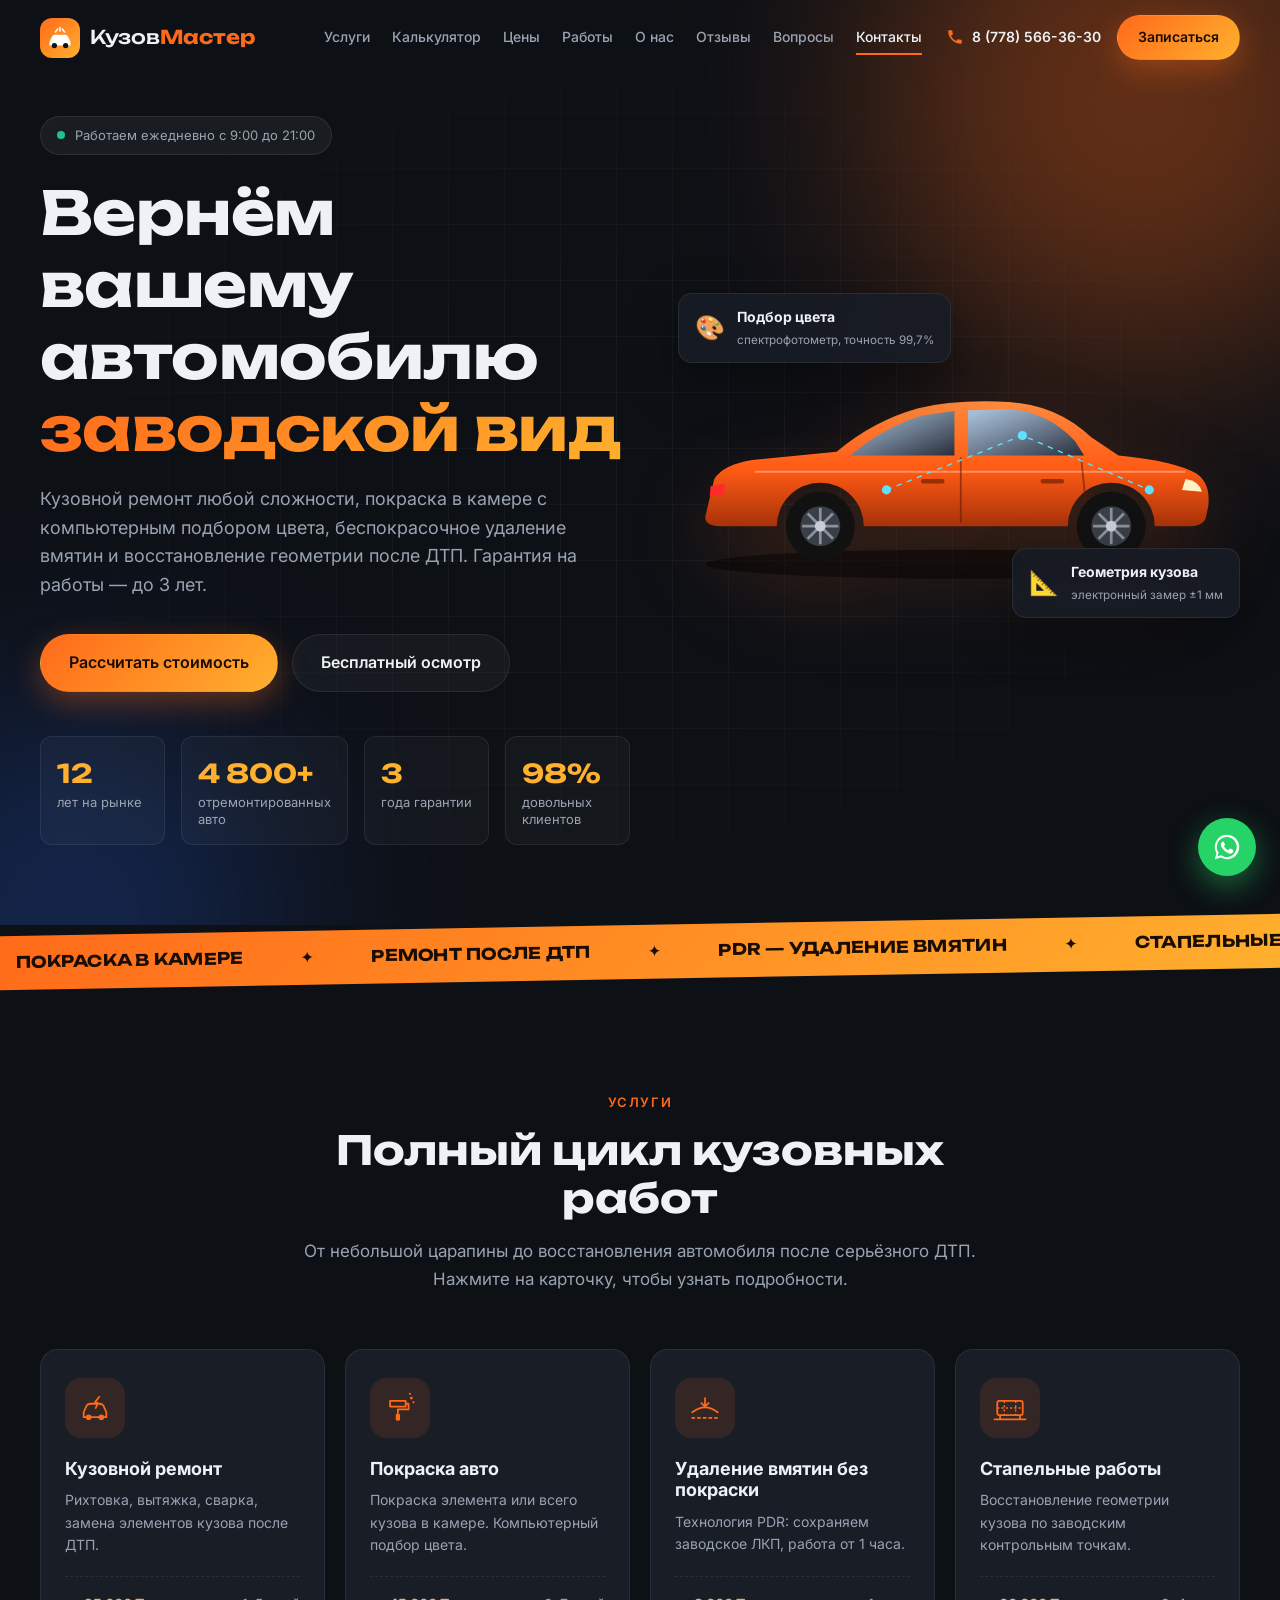
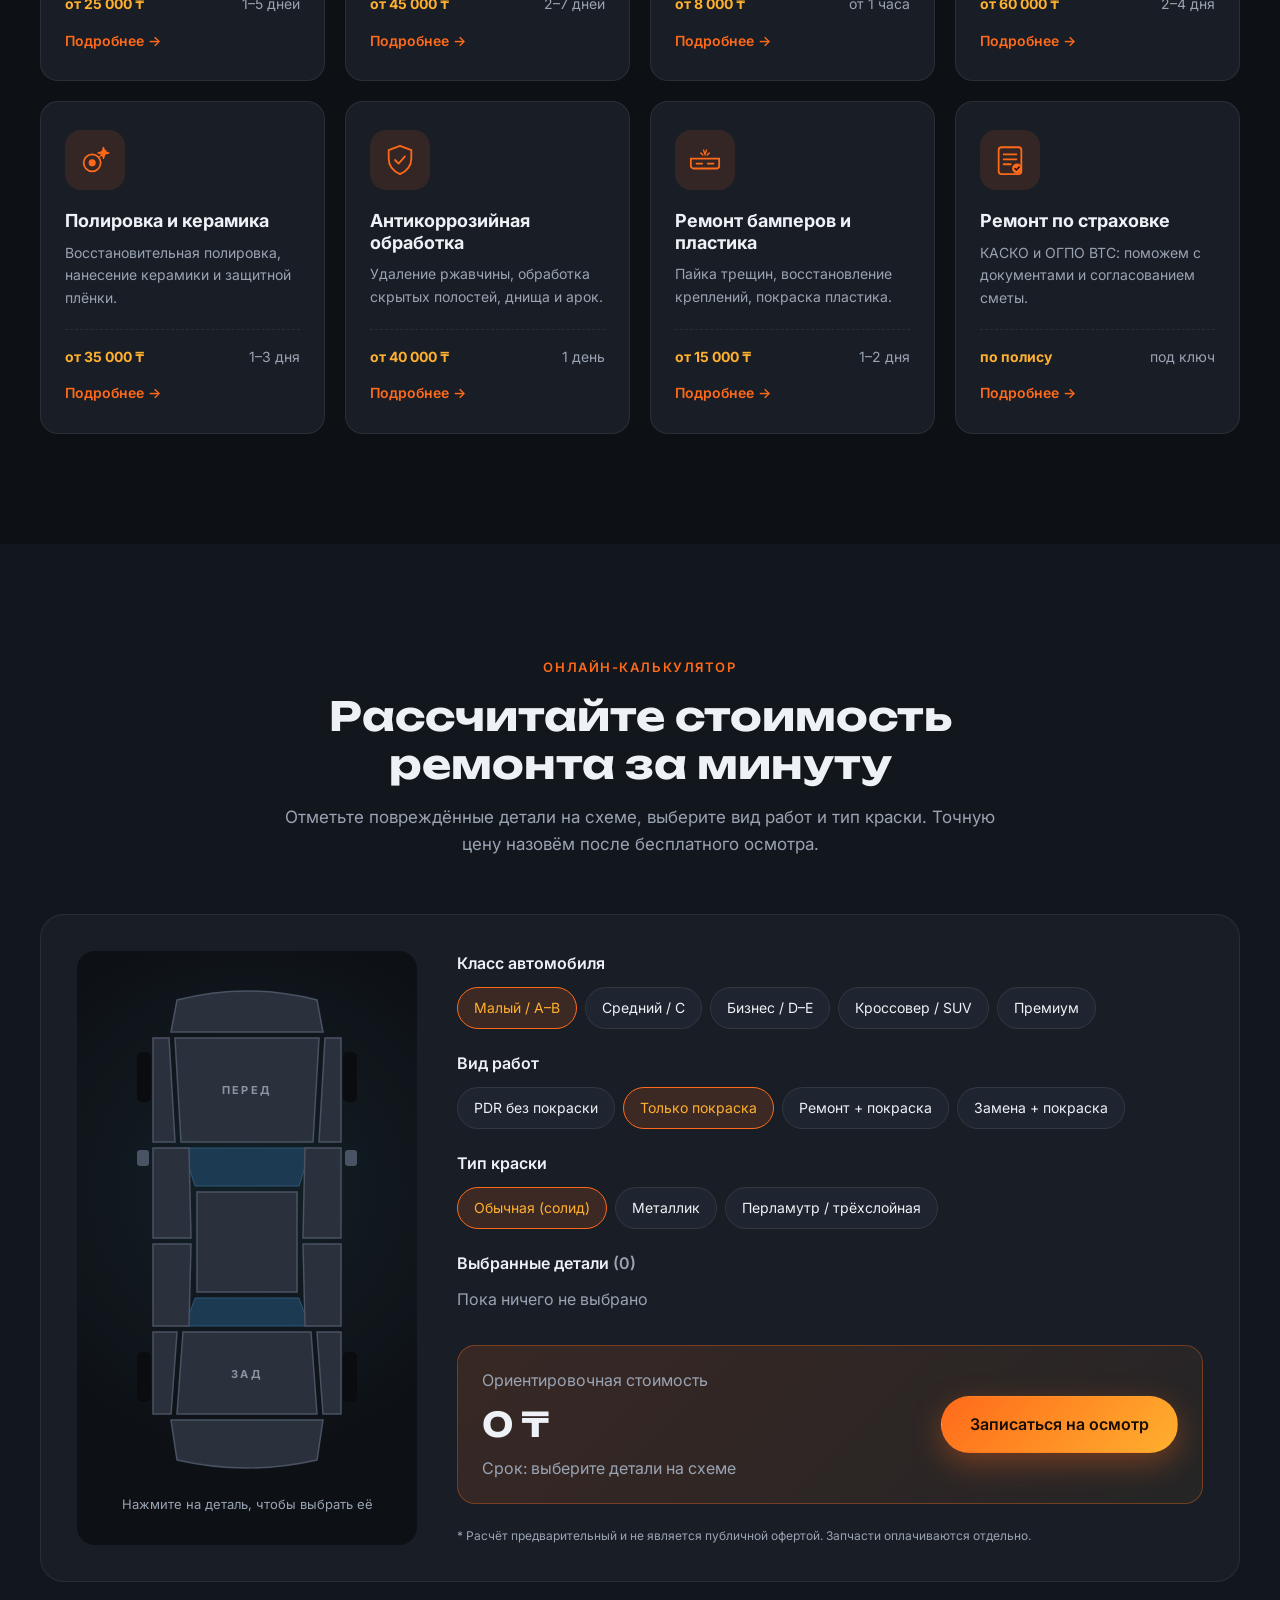
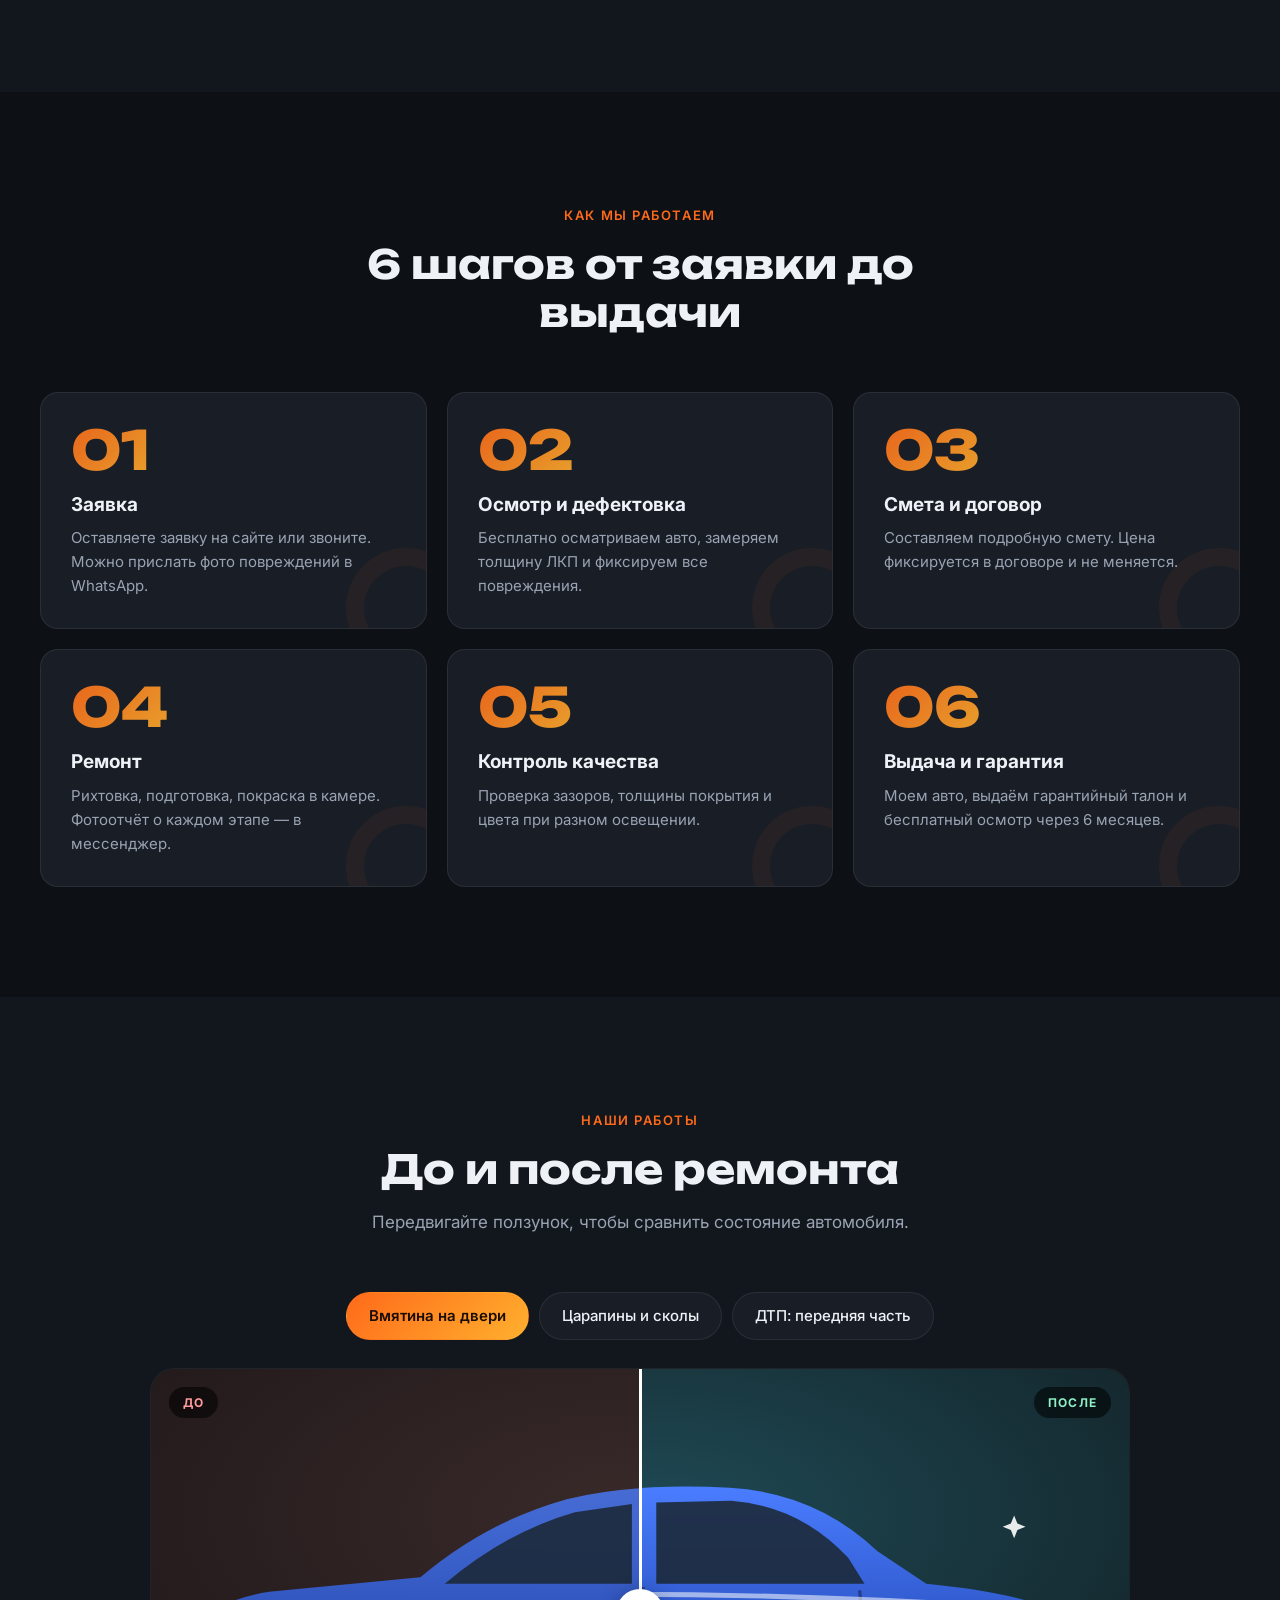
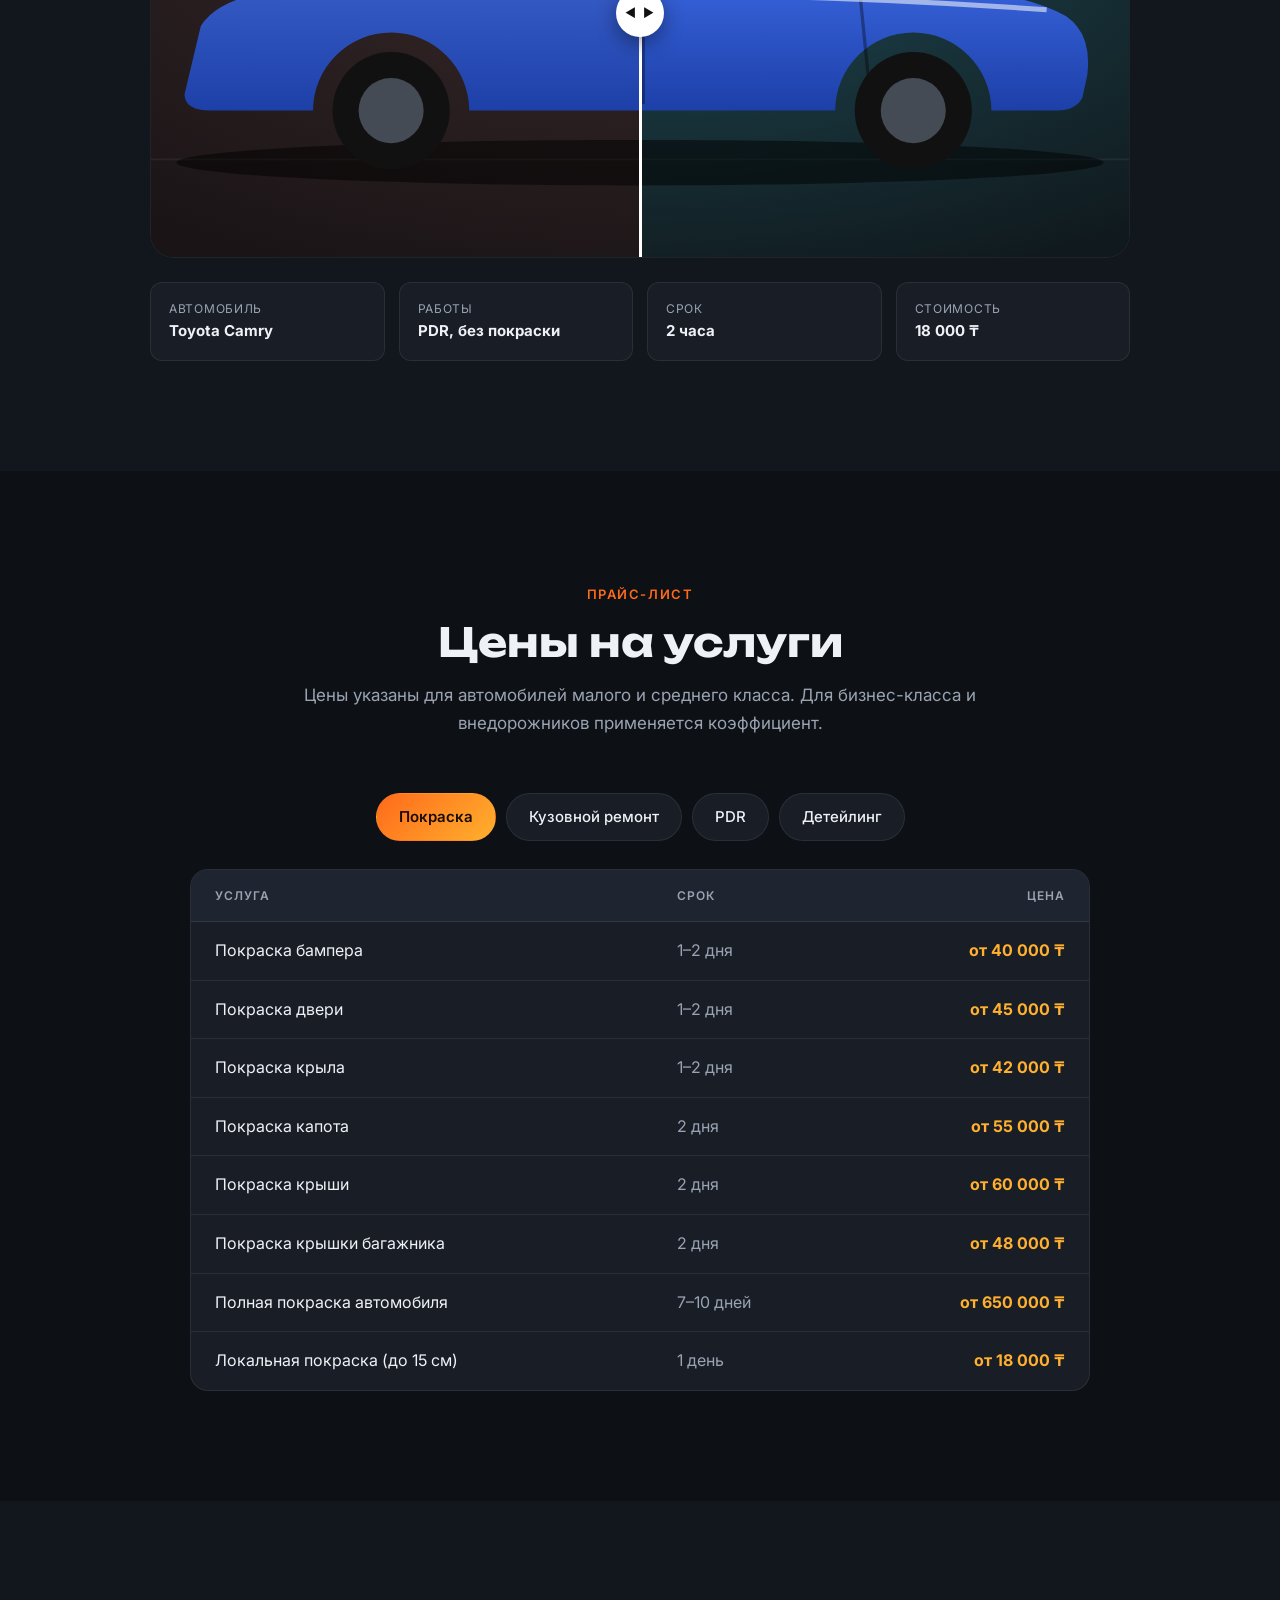
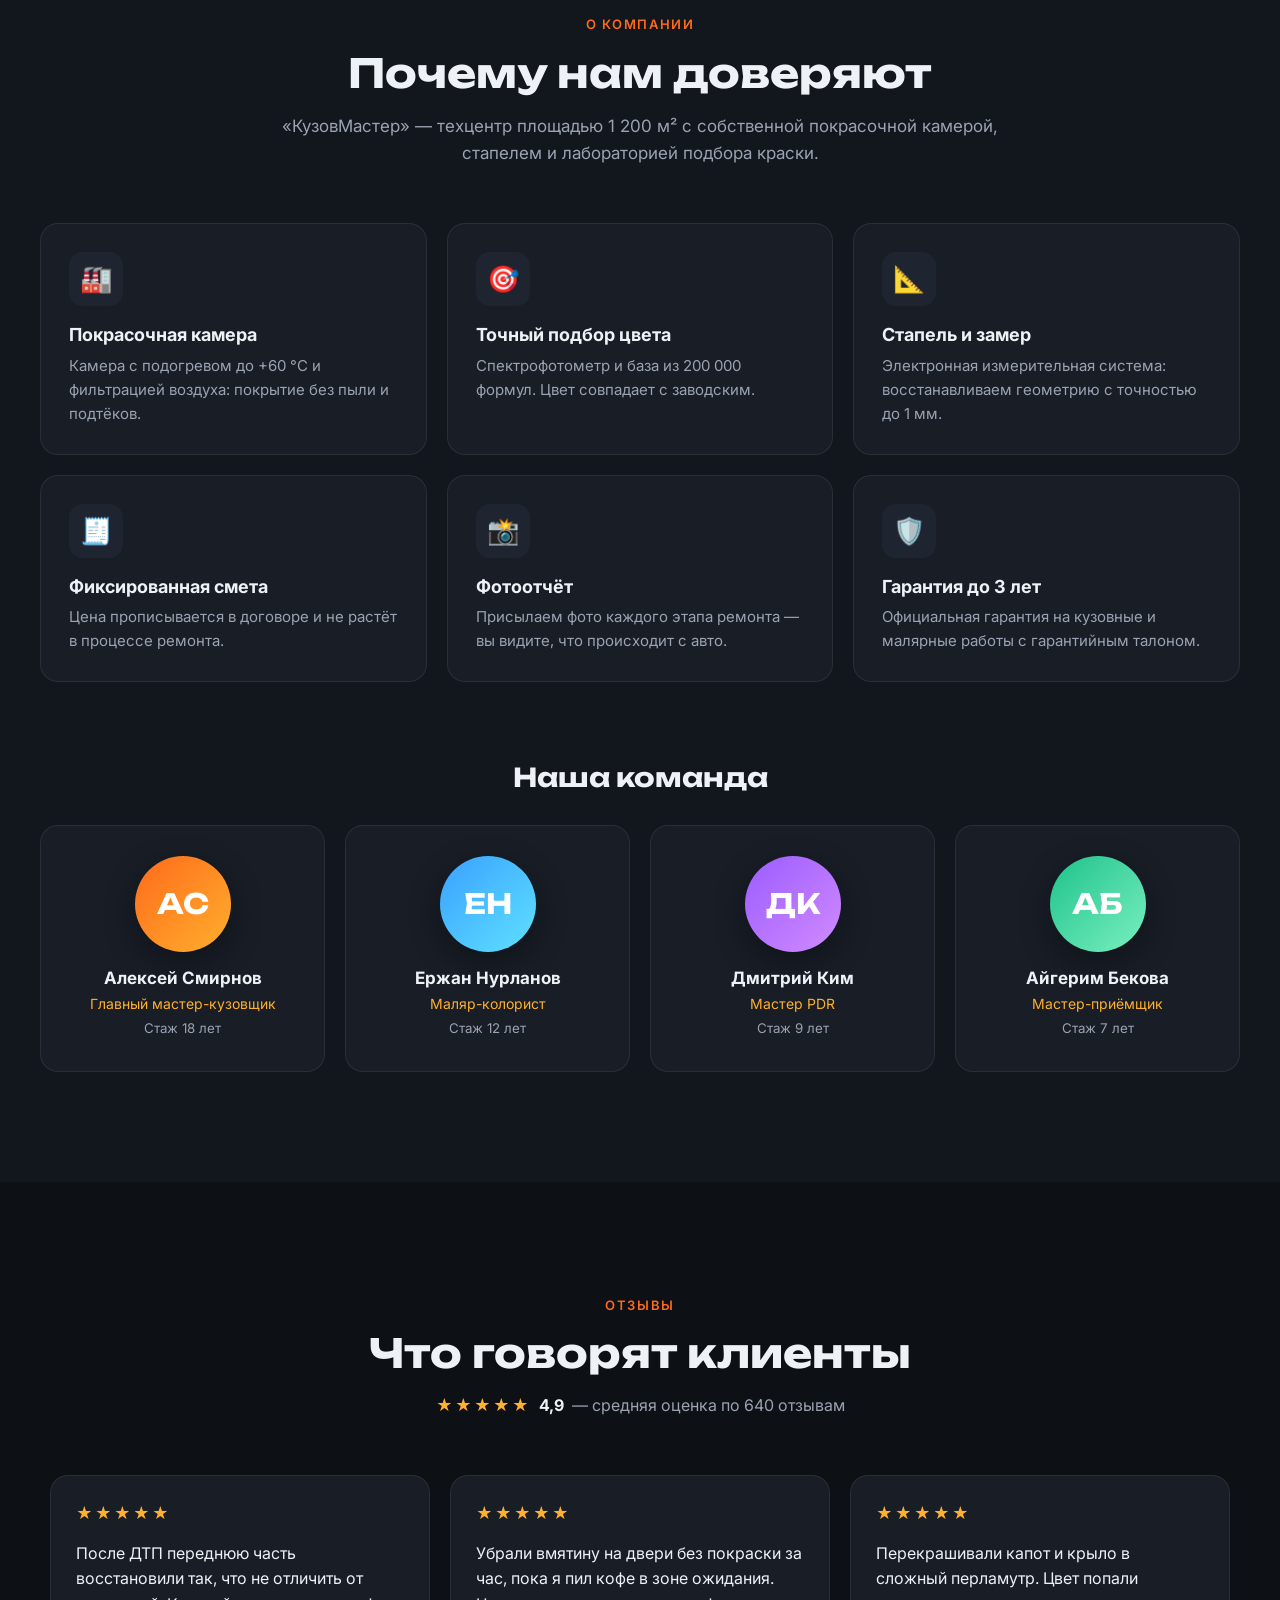
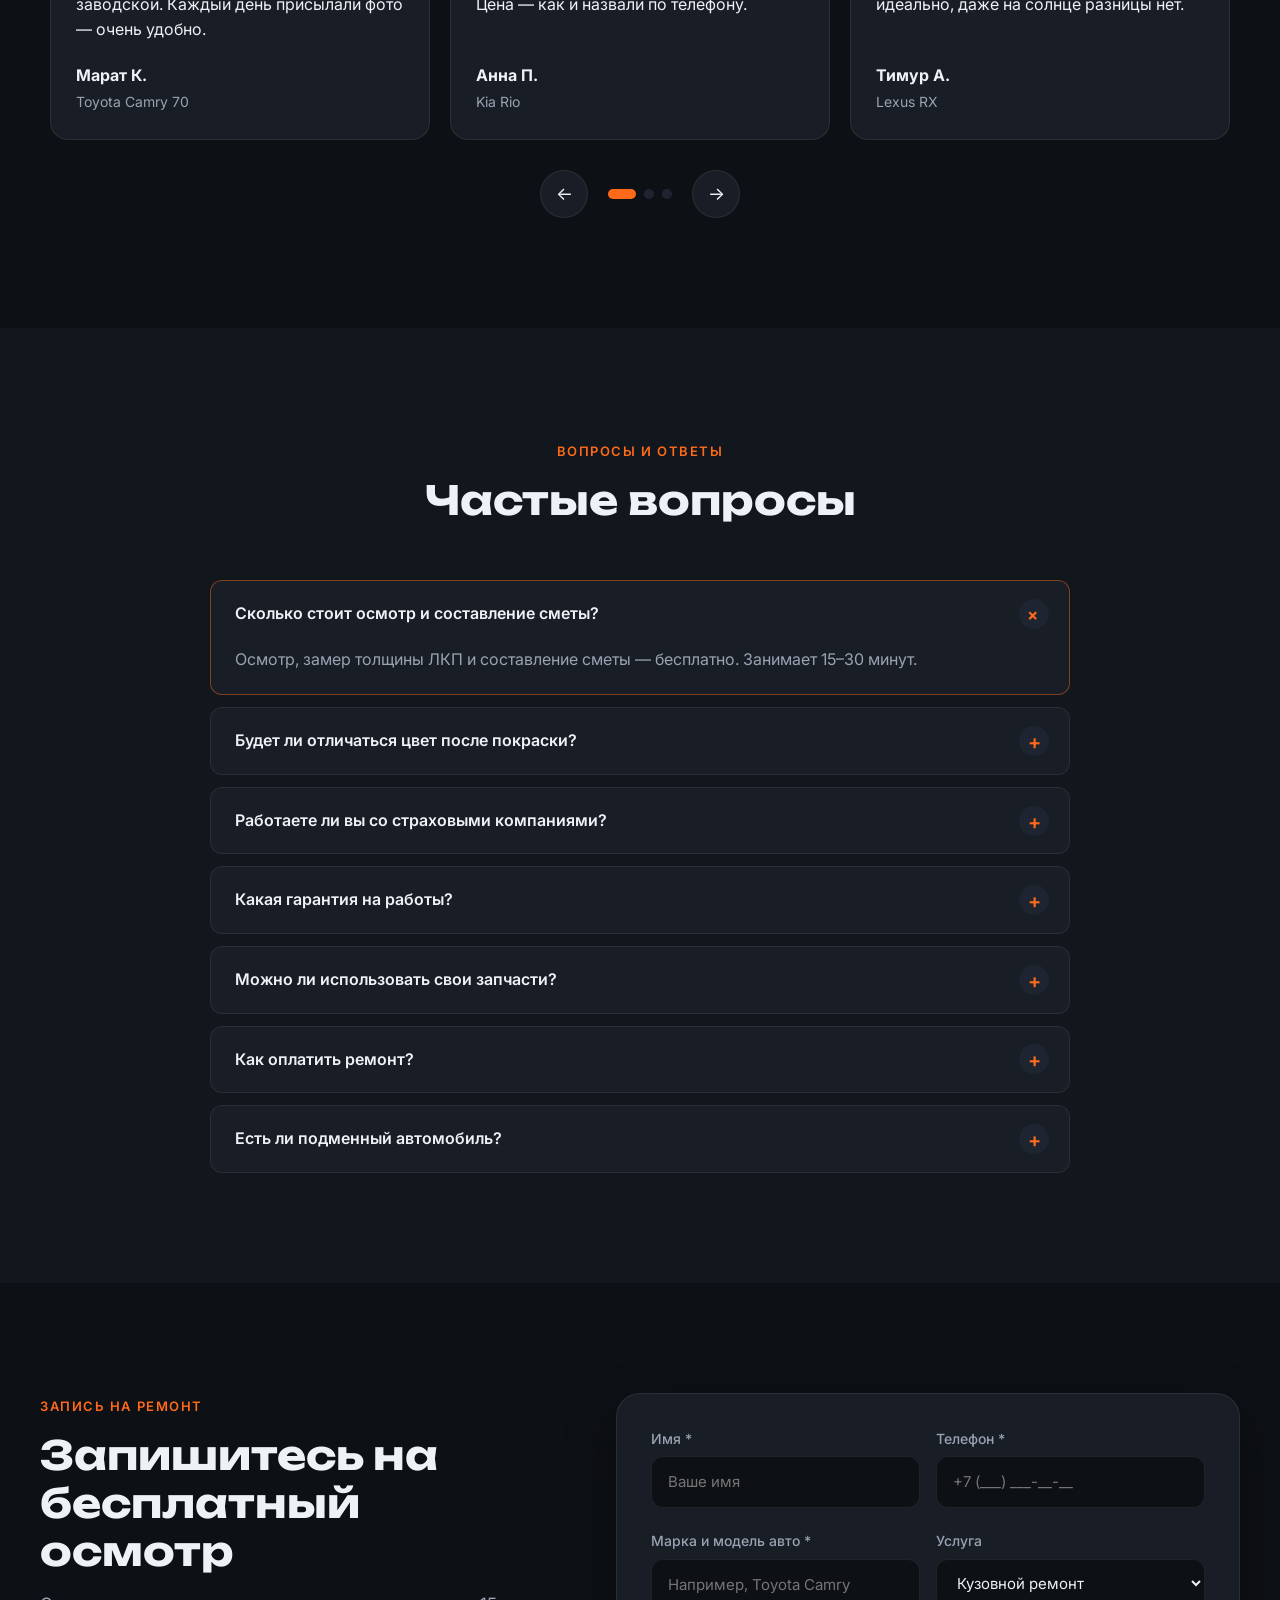
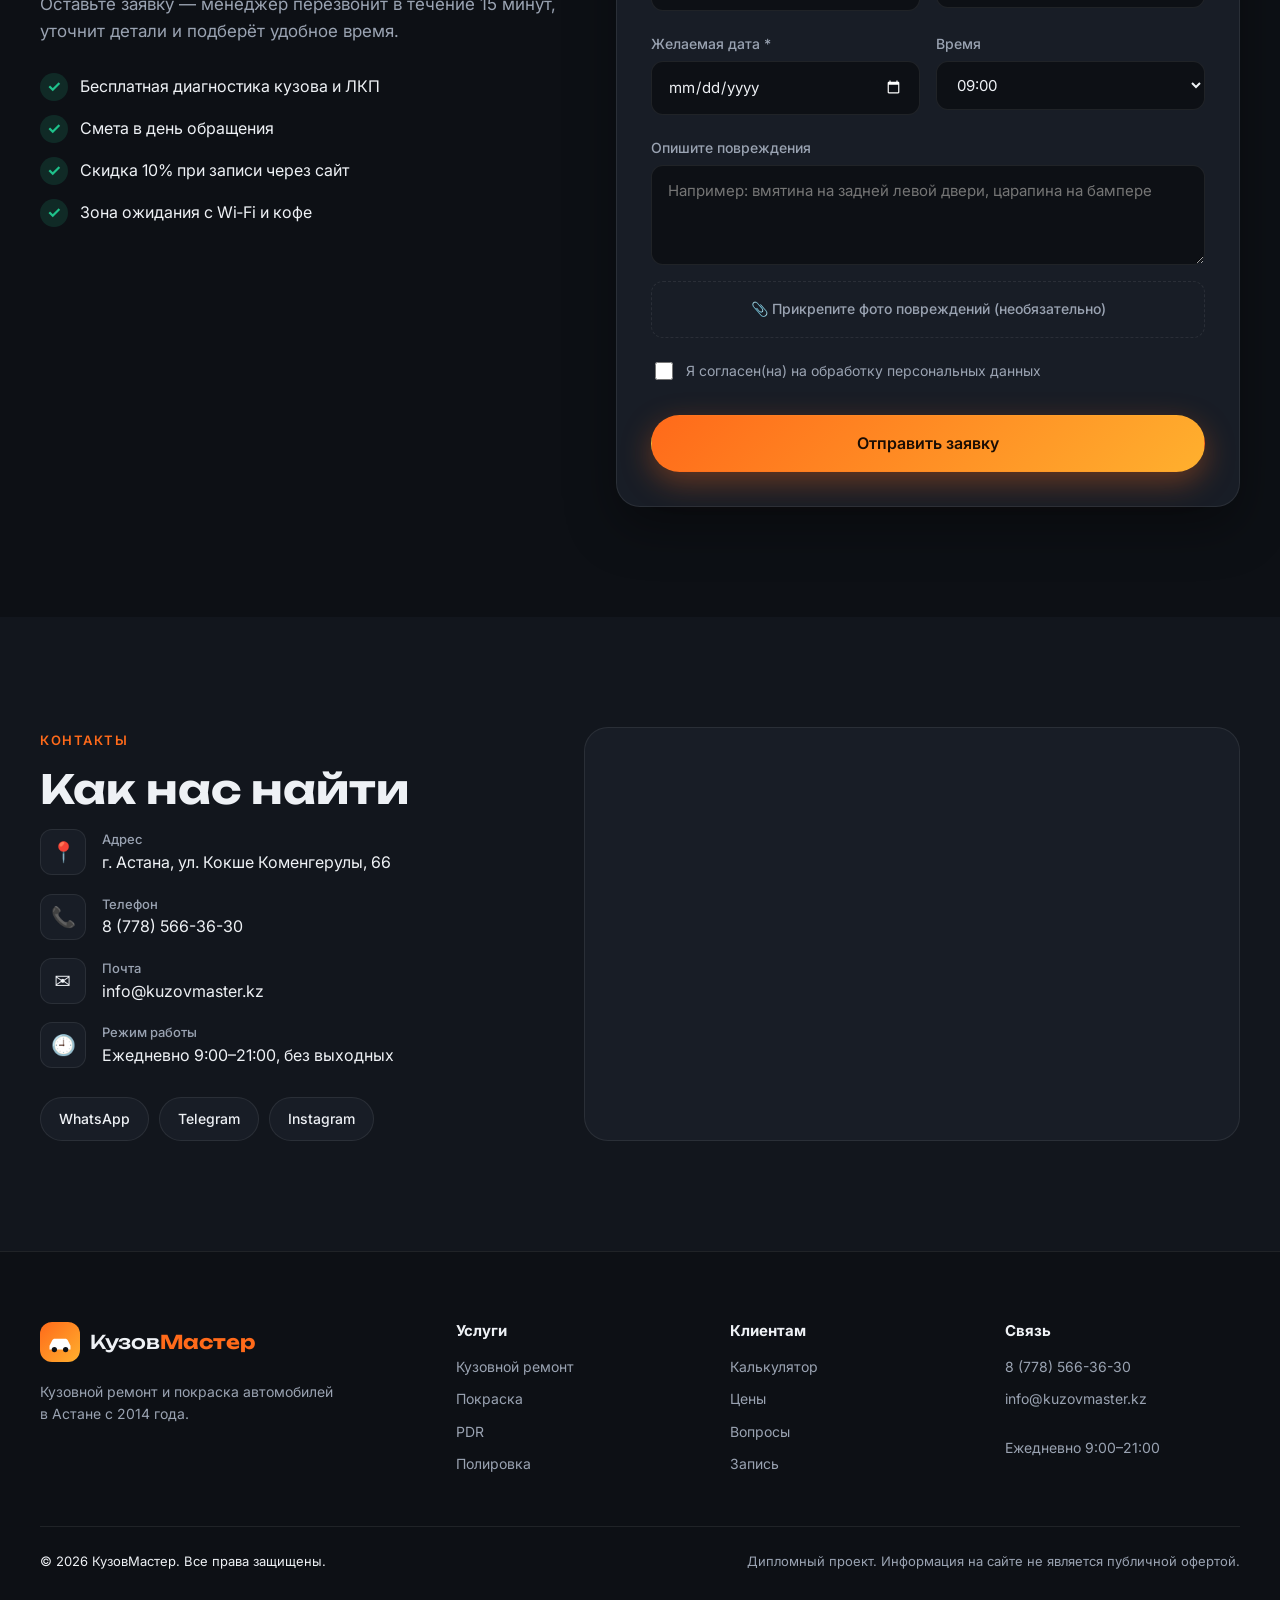
==== commit b2546a11: "Новый номер телефона: 8 (778) 566-36-30 Co-Authored-By: Claude Opus 5.5 <noreply@anthropic.com> Clau" ====
--- a/index.html
+++ b/index.html
@@ -36,9 +36,9 @@
       </nav>
 
       <div class="header__actions">
-        <a href="tel:+77777777777" class="header__phone">
+        <a href="tel:+77785663630" class="header__phone">
           <svg viewBox="0 0 24 24" aria-hidden="true"><path d="M6.6 10.8a15.1 15.1 0 006.6 6.6l2.2-2.2c.3-.3.7-.4 1-.2 1.1.4 2.3.6 3.6.6.6 0 1 .4 1 1V20c0 .6-.4 1-1 1A17 17 0 013 4c0-.6.4-1 1-1h3.5c.6 0 1 .4 1 1 0 1.3.2 2.5.6 3.6.1.3 0 .7-.2 1z" fill="currentColor"/></svg>
-          +7 (777) 777-77-77
+          8 (778) 566-36-30
         </a>
         <a href="#booking" class="btn btn--primary btn--sm">Записаться</a>
         <button class="burger" id="burger" aria-label="Открыть меню" aria-expanded="false"><span></span><span></span><span></span></button>
@@ -603,12 +603,12 @@
           <h2 class="section__title">Как нас найти</h2>
           <ul class="contacts__list">
             <li><span>📍</span><div><b>Адрес</b>г. Астана, ул. Кокше Коменгерулы, 66</div></li>
-            <li><span>📞</span><div><b>Телефон</b><a href="tel:+77777777777">+7 (777) 777-77-77</a></div></li>
+            <li><span>📞</span><div><b>Телефон</b><a href="tel:+77785663630">8 (778) 566-36-30</a></div></li>
             <li><span>✉️</span><div><b>Почта</b><a href="mailto:info@kuzovmaster.kz">info@kuzovmaster.kz</a></div></li>
             <li><span>🕘</span><div><b>Режим работы</b>Ежедневно 9:00–21:00, без выходных</div></li>
           </ul>
           <div class="socials">
-            <a href="https://wa.me/77777777777" target="_blank" rel="noopener" class="social">WhatsApp</a>
+            <a href="https://wa.me/77785663630" target="_blank" rel="noopener" class="social">WhatsApp</a>
             <a href="https://t.me/" target="_blank" rel="noopener" class="social">Telegram</a>
             <a href="https://instagram.com/" target="_blank" rel="noopener" class="social">Instagram</a>
           </div>
@@ -637,7 +637,7 @@
       </div>
       <div class="footer__col">
         <h4>Связь</h4>
-        <a href="tel:+77777777777">+7 (777) 777-77-77</a><a href="mailto:info@kuzovmaster.kz">info@kuzovmaster.kz</a><span class="muted">Ежедневно 9:00–21:00</span>
+        <a href="tel:+77785663630">8 (778) 566-36-30</a><a href="mailto:info@kuzovmaster.kz">info@kuzovmaster.kz</a><span class="muted">Ежедневно 9:00–21:00</span>
       </div>
     </div>
     <div class="container footer__bottom">
@@ -647,7 +647,7 @@
   </footer>
 
   <!-- Плавающие кнопки -->
-  <a href="https://wa.me/77777777777" class="float-wa" target="_blank" rel="noopener" aria-label="Написать в WhatsApp">
+  <a href="https://wa.me/77785663630" class="float-wa" target="_blank" rel="noopener" aria-label="Написать в WhatsApp">
     <svg viewBox="0 0 32 32"><path fill="currentColor" d="M16 3a13 13 0 00-11.2 19.6L3 29l6.6-1.7A13 13 0 1016 3zm0 23.6c-2 0-4-.5-5.7-1.6l-.4-.2-3.9 1 1-3.8-.3-.4A10.6 10.6 0 1116 26.6zm5.8-7.9c-.3-.2-1.9-.9-2.2-1-.3-.1-.5-.2-.7.2l-1 1.2c-.2.2-.4.2-.7.1a8.7 8.7 0 01-4.3-3.8c-.3-.5.3-.5.9-1.6.1-.2 0-.4 0-.5l-1-2.4c-.3-.6-.5-.5-.7-.5h-.6c-.2 0-.6.1-.9.4-.3.3-1.2 1.1-1.2 2.8s1.2 3.2 1.4 3.4c.2.2 2.4 3.6 5.7 5 2.1.9 2.9 1 4 .8.6-.1 1.9-.8 2.2-1.5.3-.8.3-1.4.2-1.5-.1-.2-.3-.3-.6-.4z"/></svg>
   </a>
   <button class="to-top" id="toTop" aria-label="Наверх">↑</button>
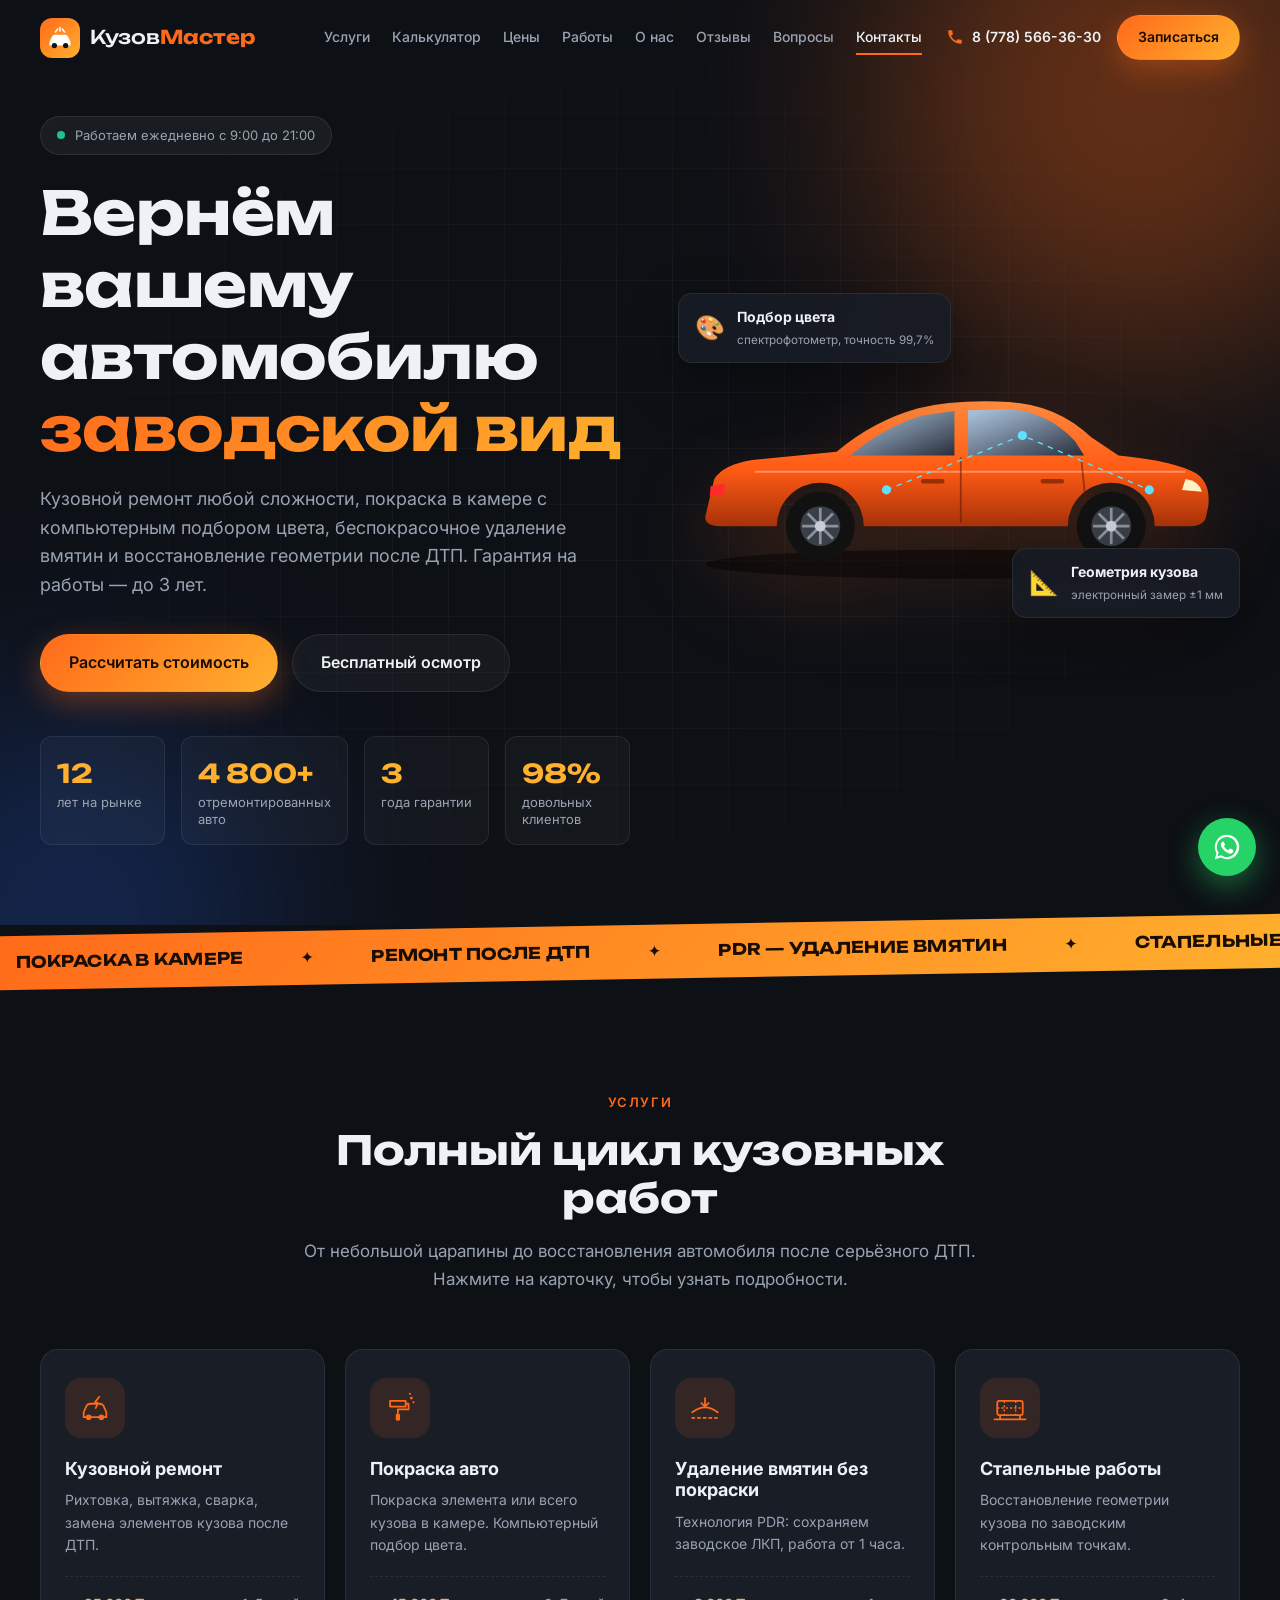
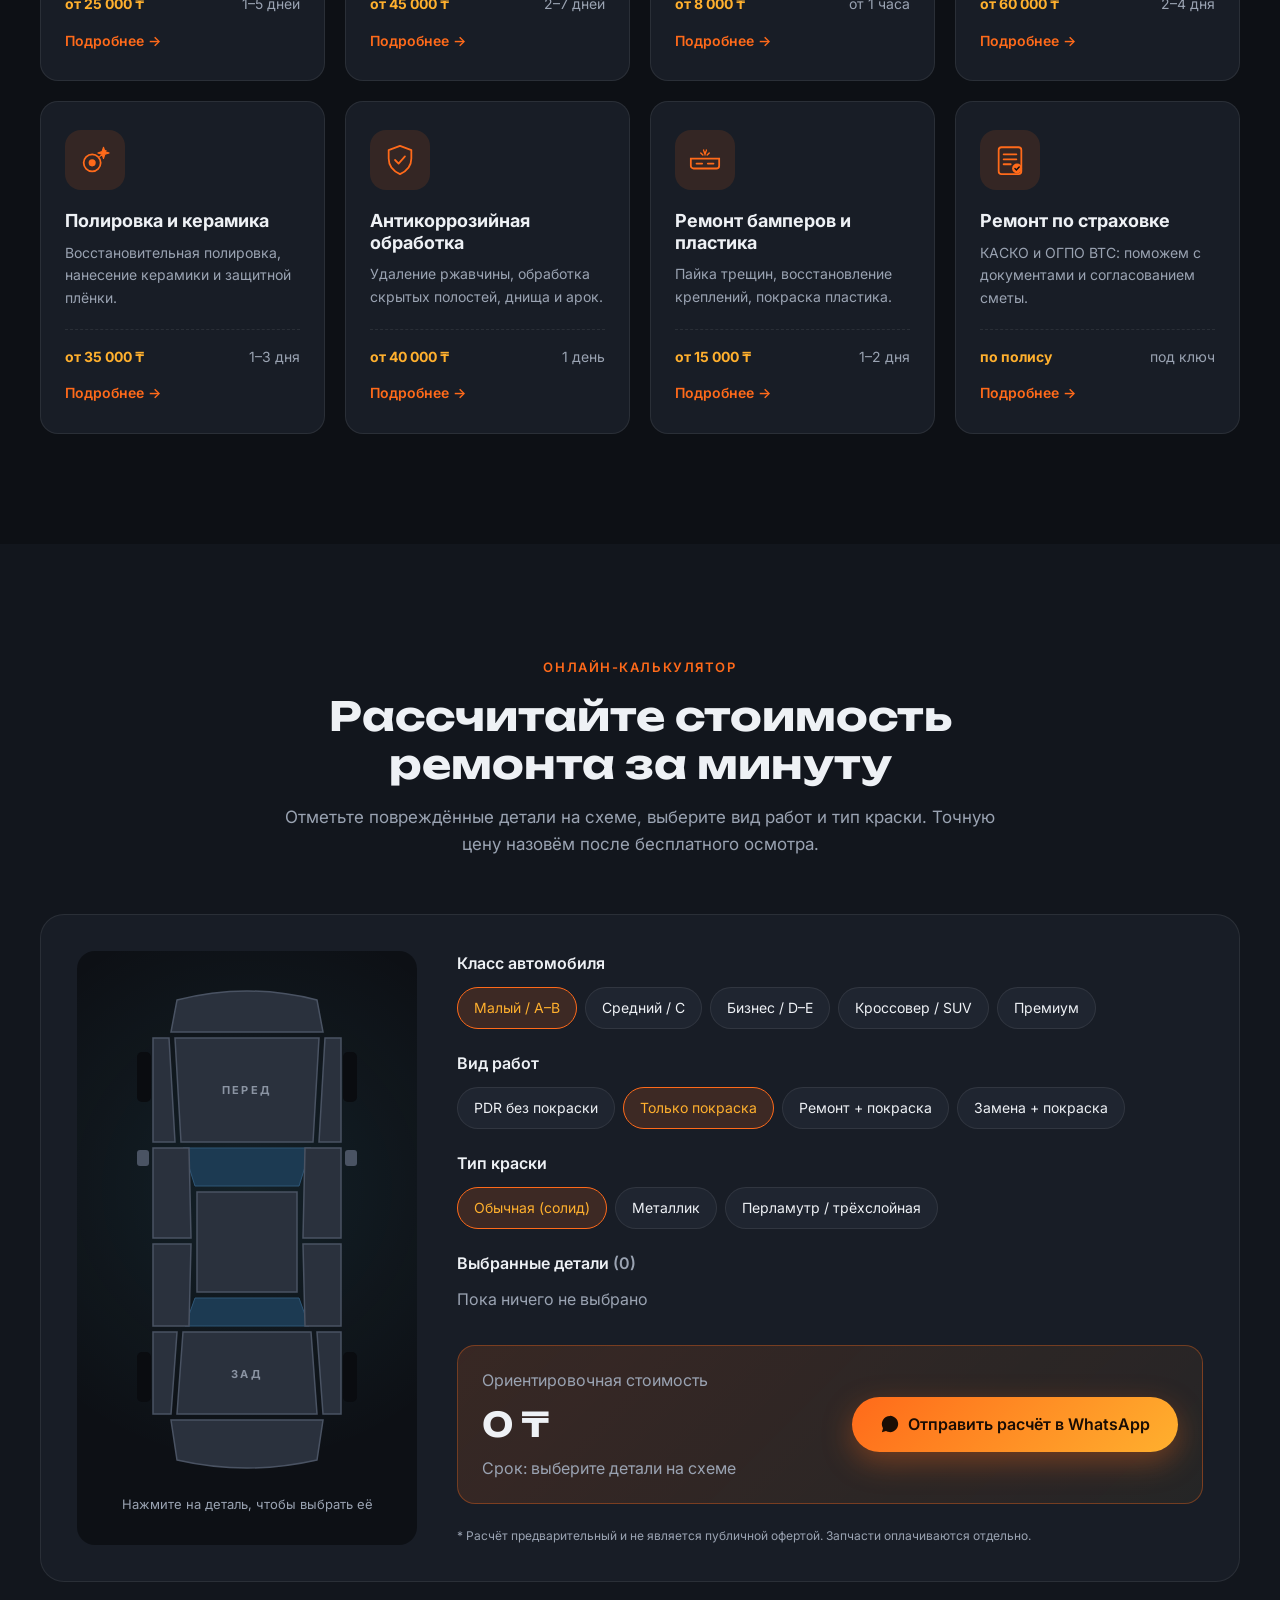
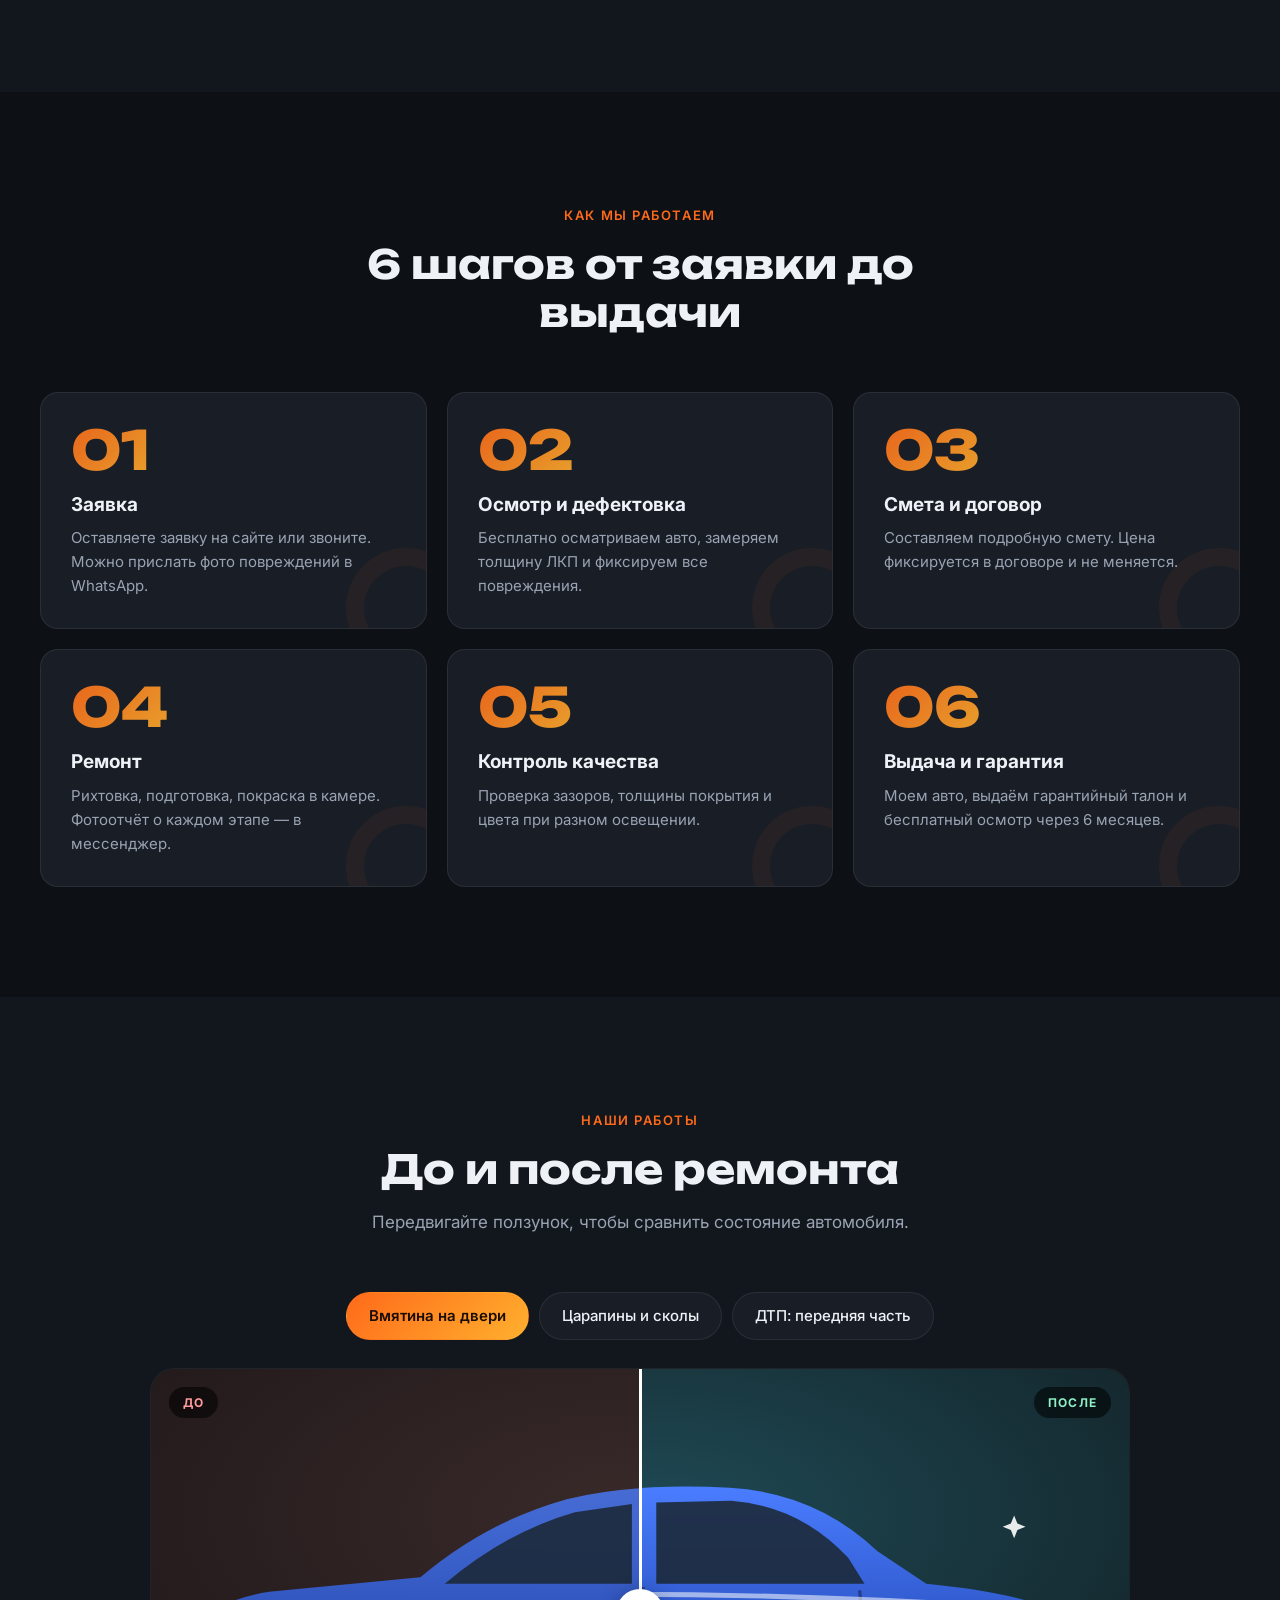
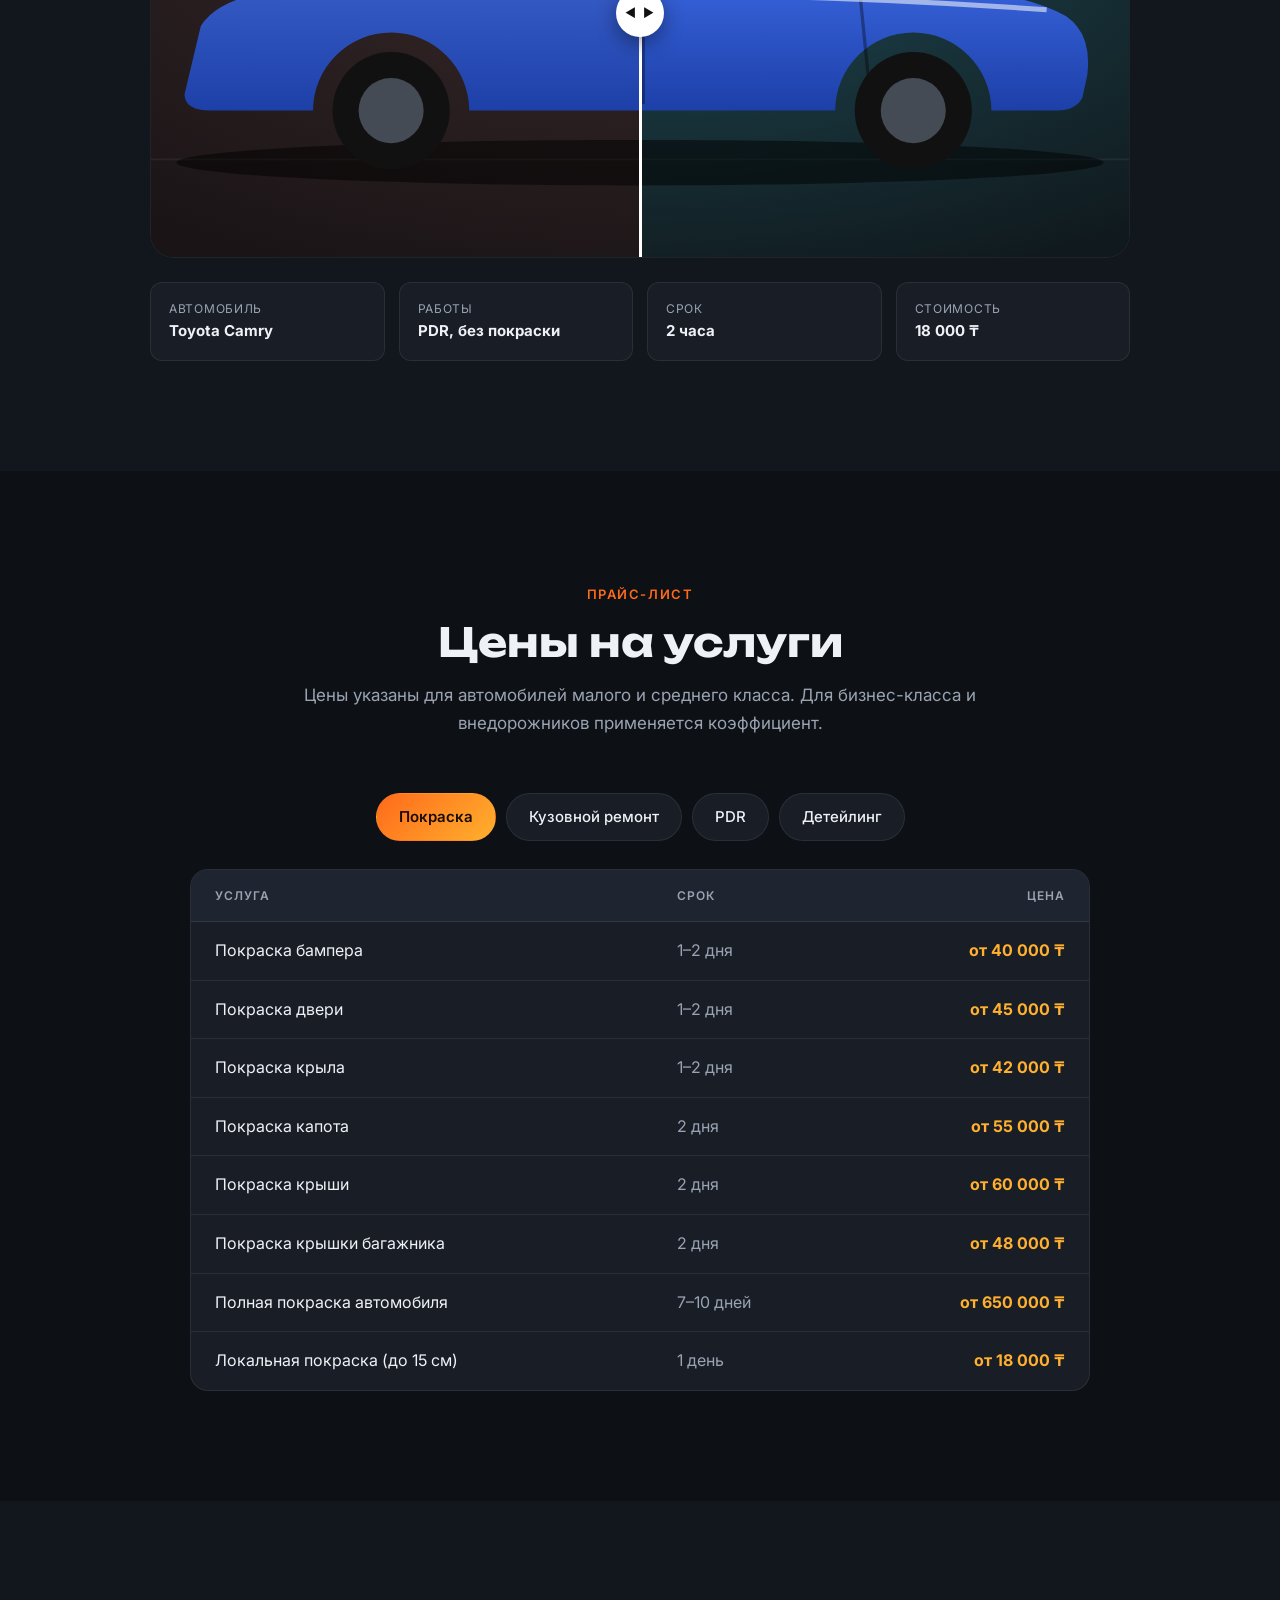
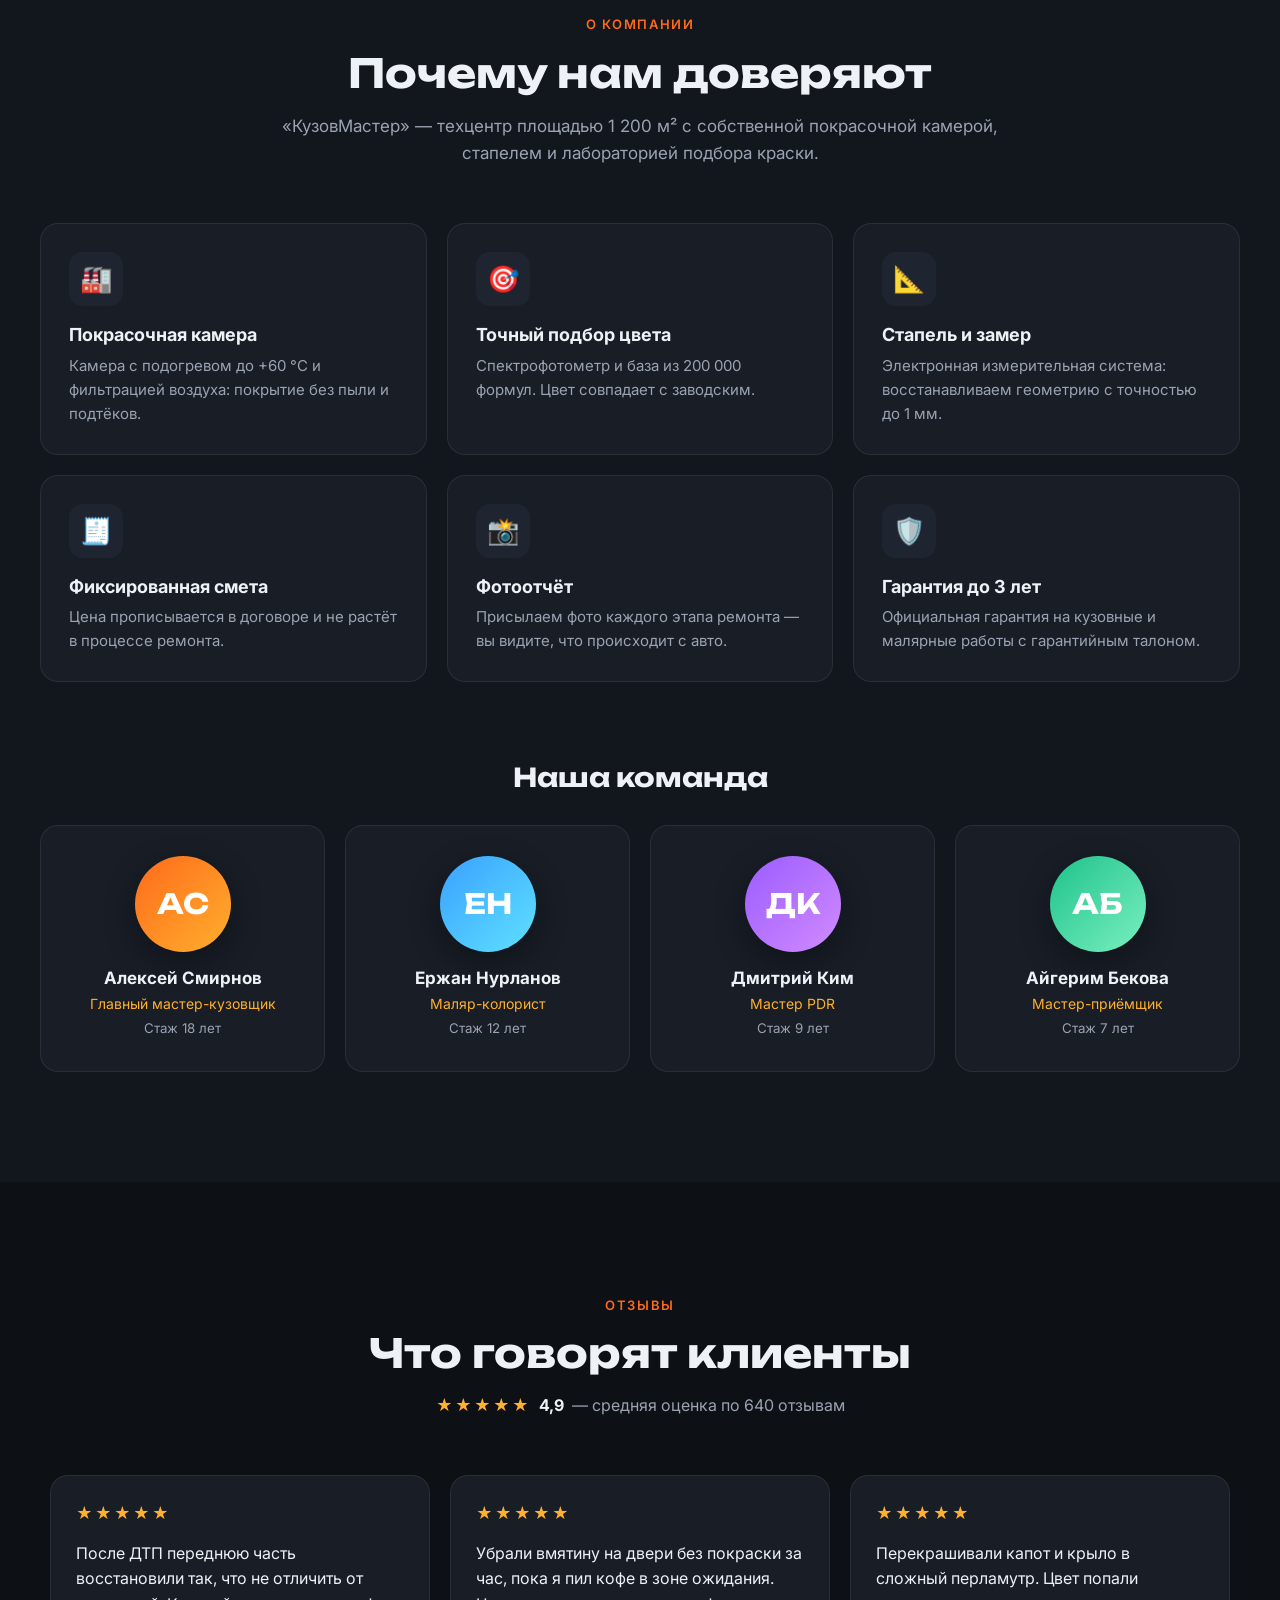
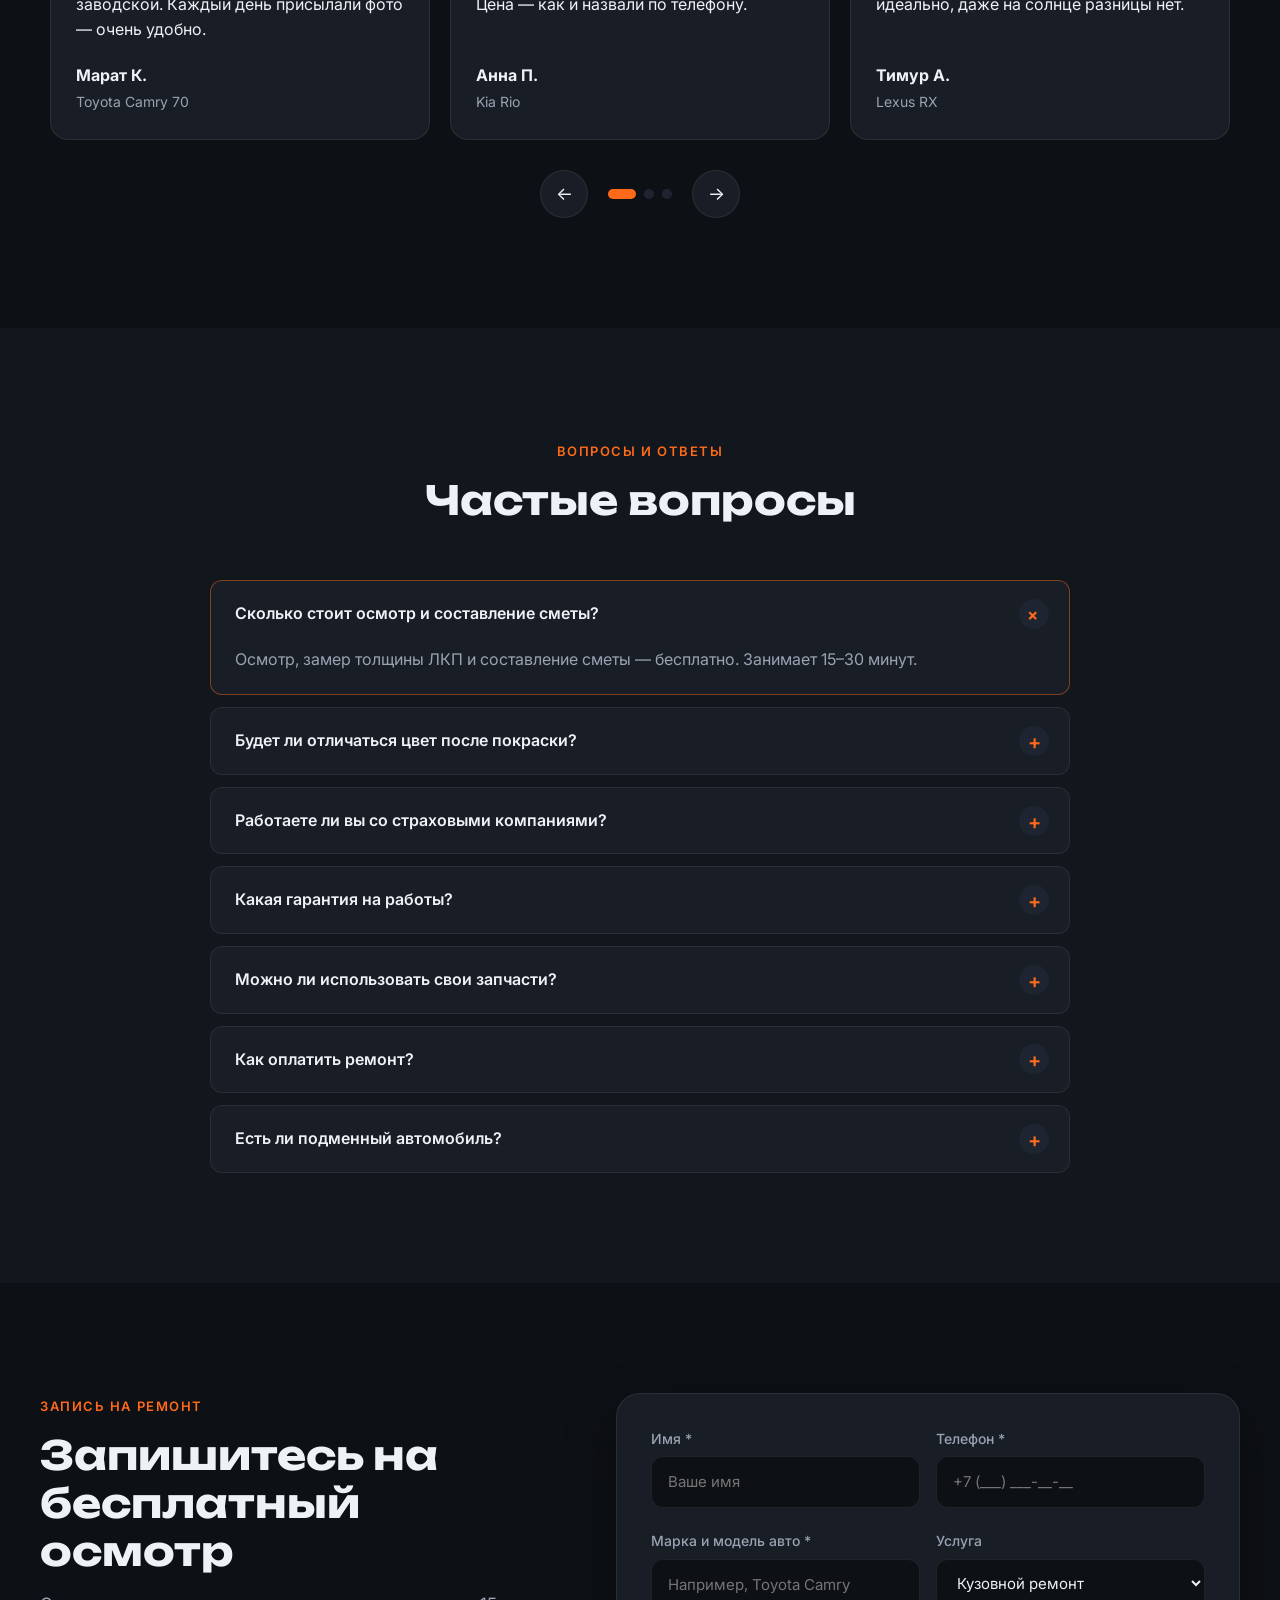
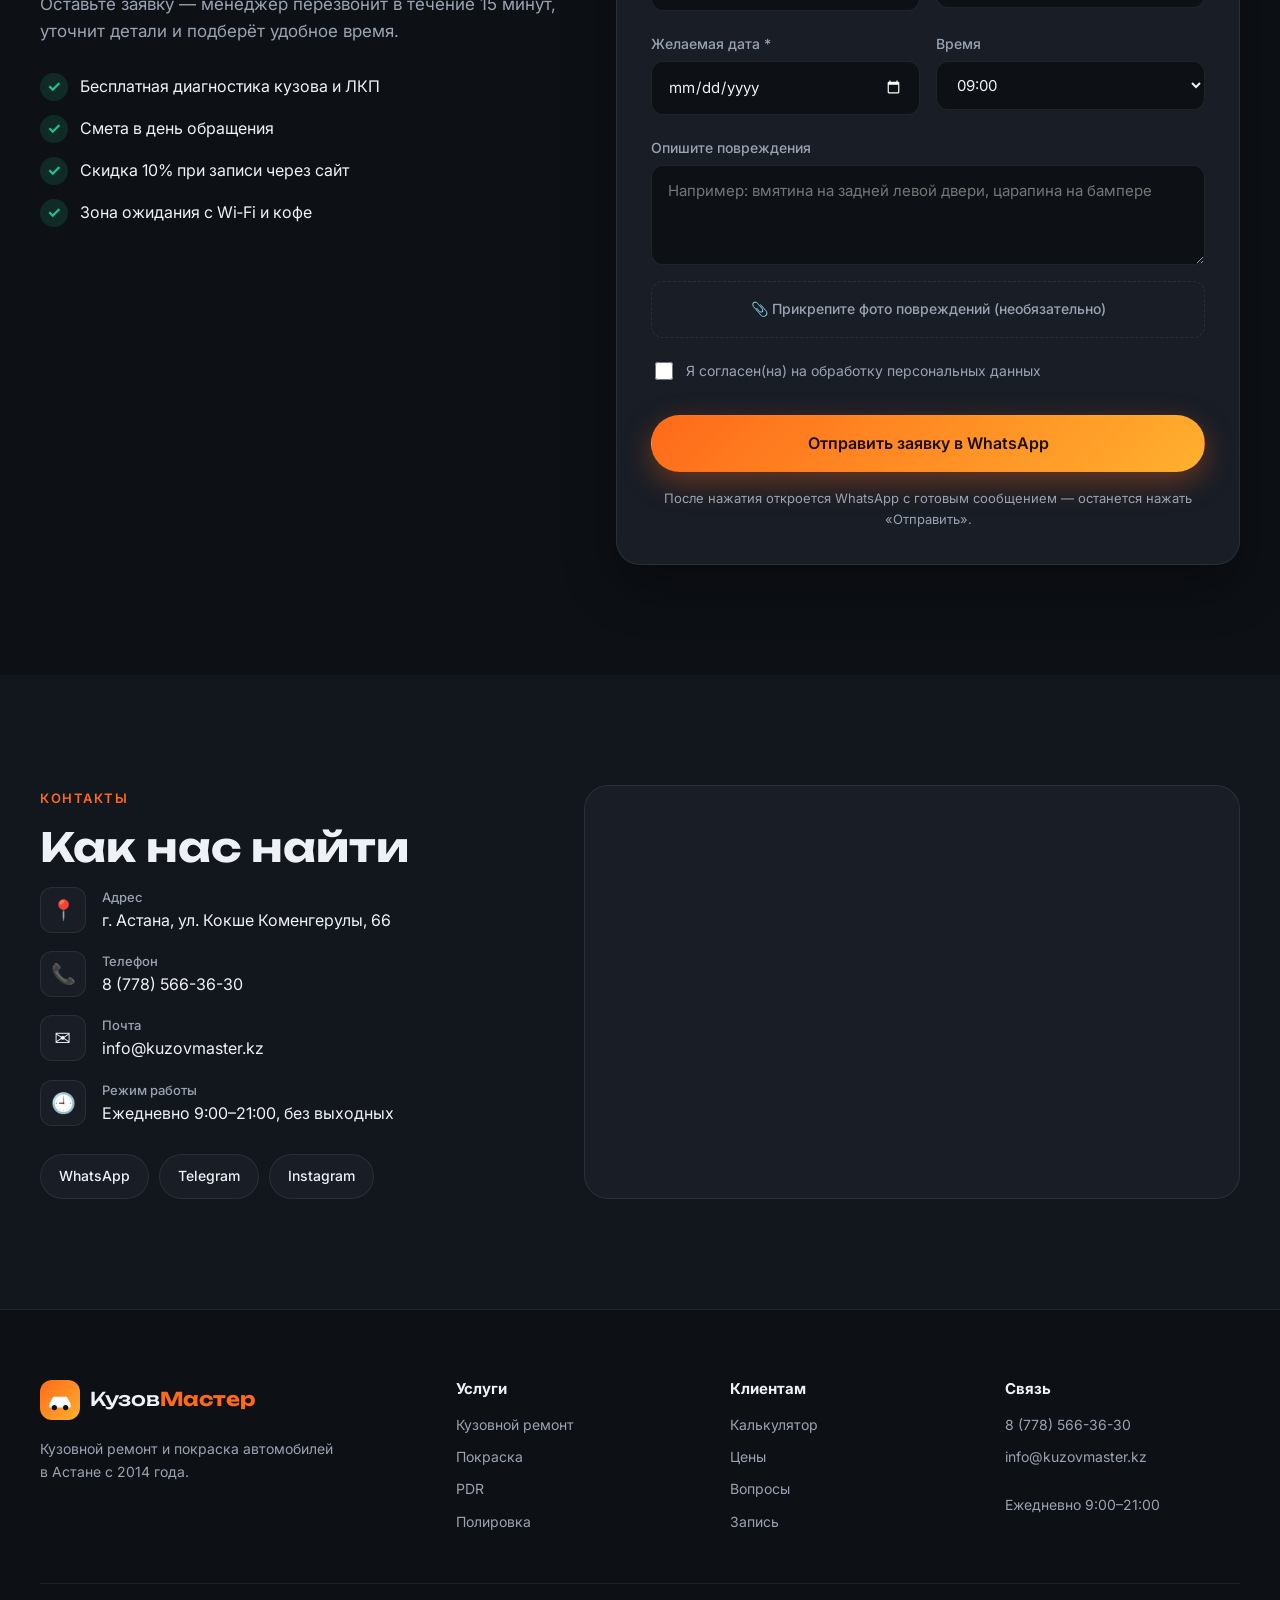
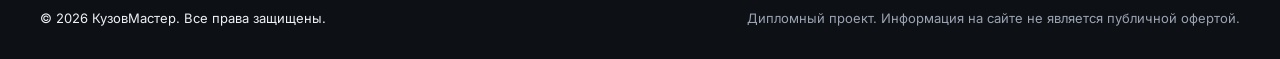
==== commit 2aad135c: "Заявки и расчёт калькулятора отправляются сразу в WhatsApp Co-Authored-By: Claude Opus 5.5 <noreply@" ====
--- a/index.html
+++ b/index.html
@@ -304,7 +304,7 @@
                 <div class="calc__price" id="calcPrice">0 ₸</div>
                 <span class="muted" id="calcDays">Срок: —</span>
               </div>
-              <a href="#booking" class="btn btn--primary" id="calcBook">Записаться на осмотр</a>
+              <button type="button" class="btn btn--primary btn--wa" id="calcBook">Отправить расчёт в WhatsApp</button>
             </div>
             <p class="calc__note">* Расчёт предварительный и не является публичной офертой. Запчасти оплачиваются отдельно.</p>
           </div>
@@ -590,7 +590,8 @@
             <span>Я согласен(на) на обработку персональных данных</span>
           </label>
           <small class="form__error" id="agreeError"></small>
-          <button type="submit" class="btn btn--primary btn--block">Отправить заявку</button>
+          <button type="submit" class="btn btn--primary btn--block">Отправить заявку в WhatsApp</button>
+          <p class="form__note">После нажатия откроется WhatsApp с готовым сообщением — останется нажать «Отправить».</p>
         </form>
       </div>
     </section>
--- a/css/main.css
+++ b/css/main.css
@@ -465,3 +465,8 @@
   html { scroll-behavior: auto; }
   .reveal { opacity: 1; transform: none; }
 }
+
+/* ---------- Кнопки WhatsApp ---------- */
+.btn--wa { border: 0; }
+.btn--wa::before { content: ""; width: 20px; height: 20px; background: url("data:image/svg+xml,%3Csvg xmlns='http://www.w3.org/2000/svg' viewBox='0 0 32 32'%3E%3Cpath fill='%231a0d04' d='M16 3a13 13 0 00-11.2 19.6L3 29l6.6-1.7A13 13 0 1016 3zm5.8 15.7c-.3-.2-1.9-.9-2.2-1-.3-.1-.5-.2-.7.2l-1 1.2c-.2.2-.4.2-.7.1a8.7 8.7 0 01-4.3-3.8c-.3-.5.3-.5.9-1.6.1-.2 0-.4 0-.5l-1-2.4c-.3-.6-.5-.5-.7-.5h-.6c-.2 0-.6.1-.9.4-.3.3-1.2 1.1-1.2 2.8s1.2 3.2 1.4 3.4c.2.2 2.4 3.6 5.7 5 2.1.9 2.9 1 4 .8.6-.1 1.9-.8 2.2-1.5.3-.8.3-1.4.2-1.5-.1-.2-.3-.3-.6-.4z'/%3E%3C/svg%3E") center / contain no-repeat; }
+.form__note { font-size: 13px; color: var(--muted); text-align: center; }
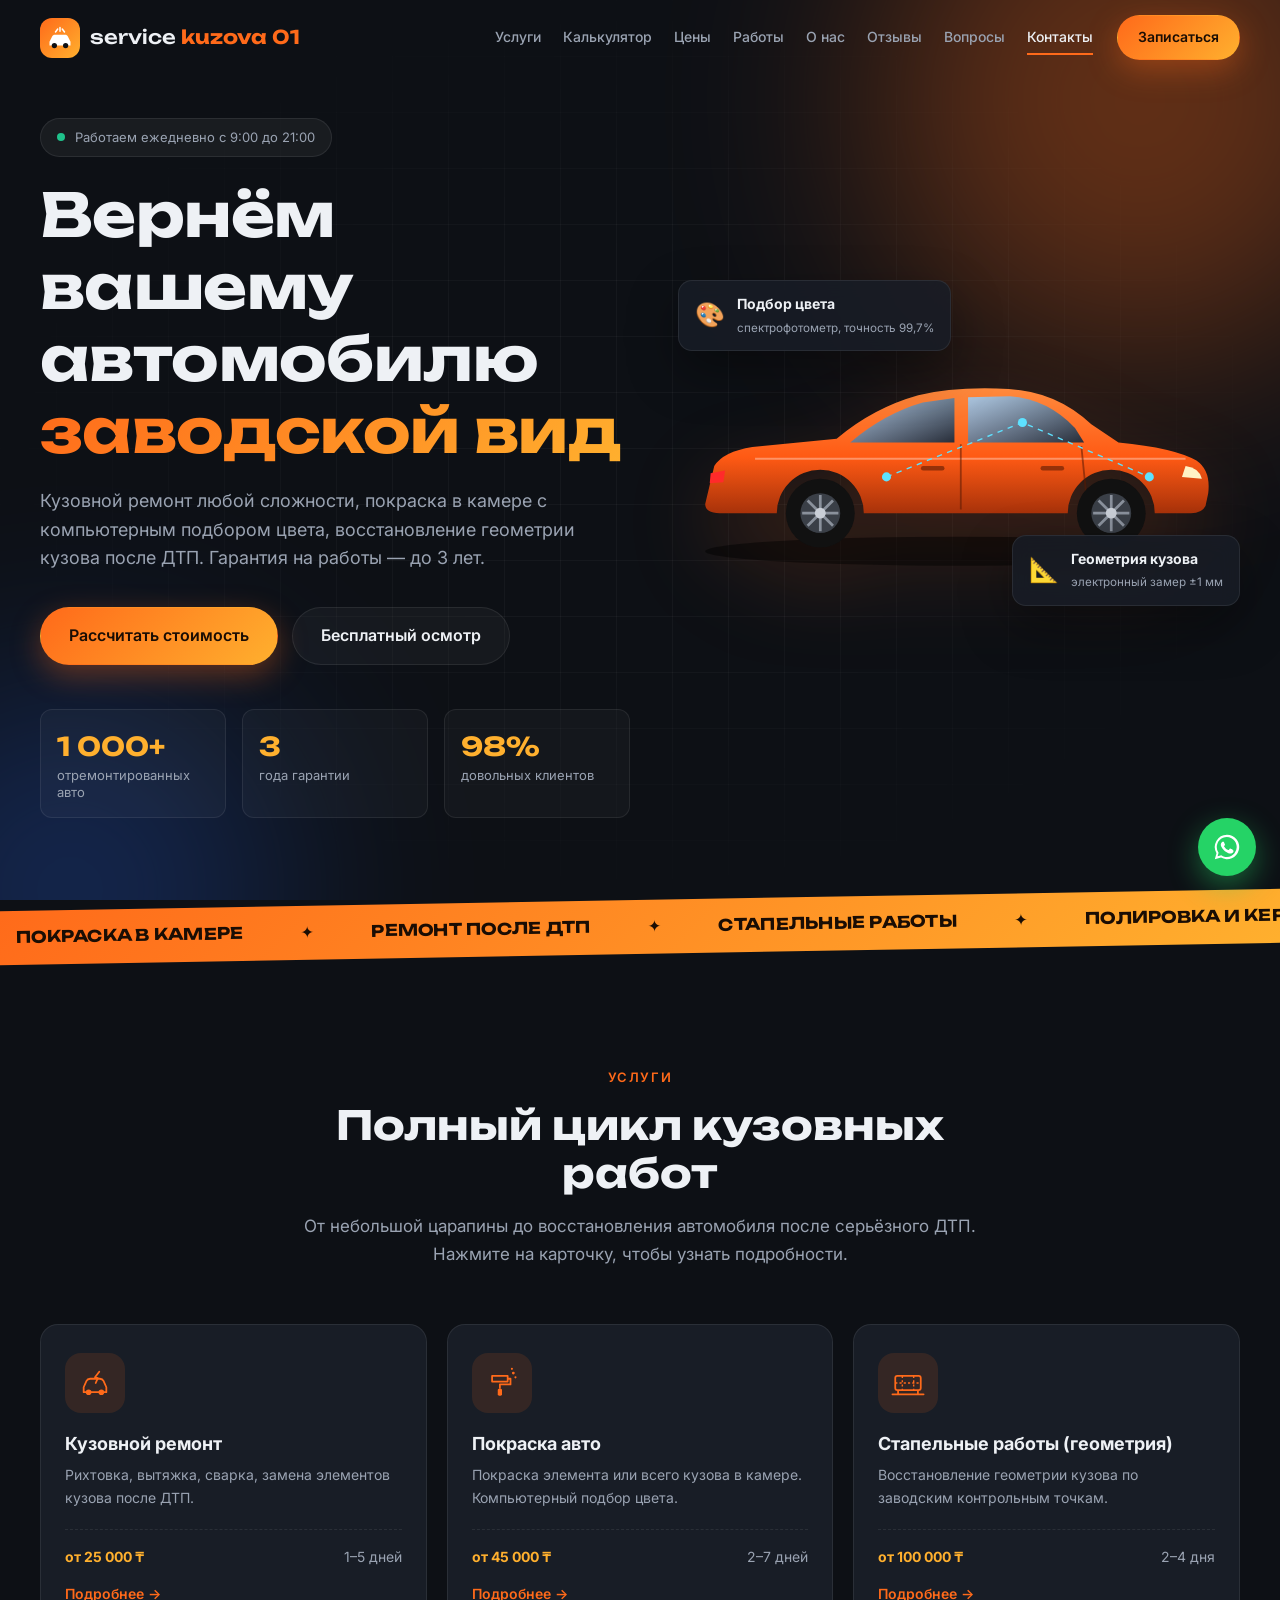
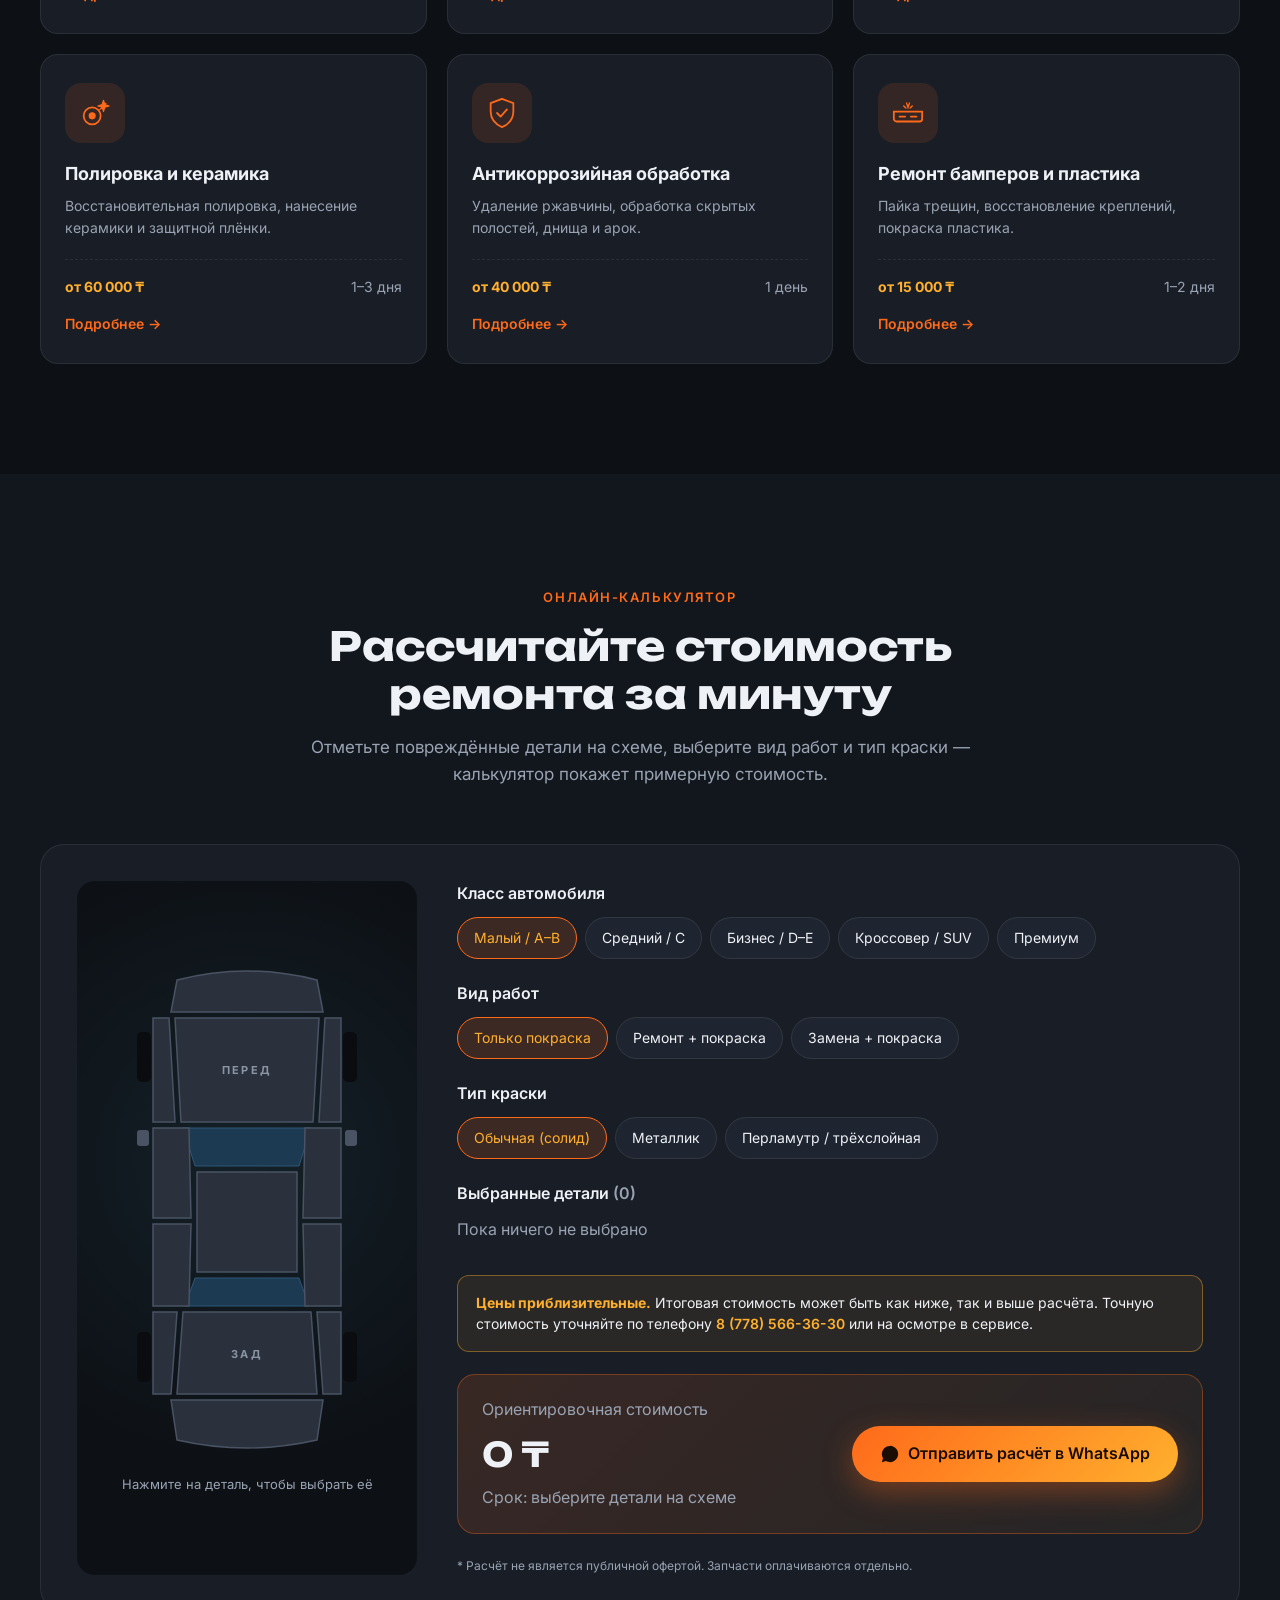
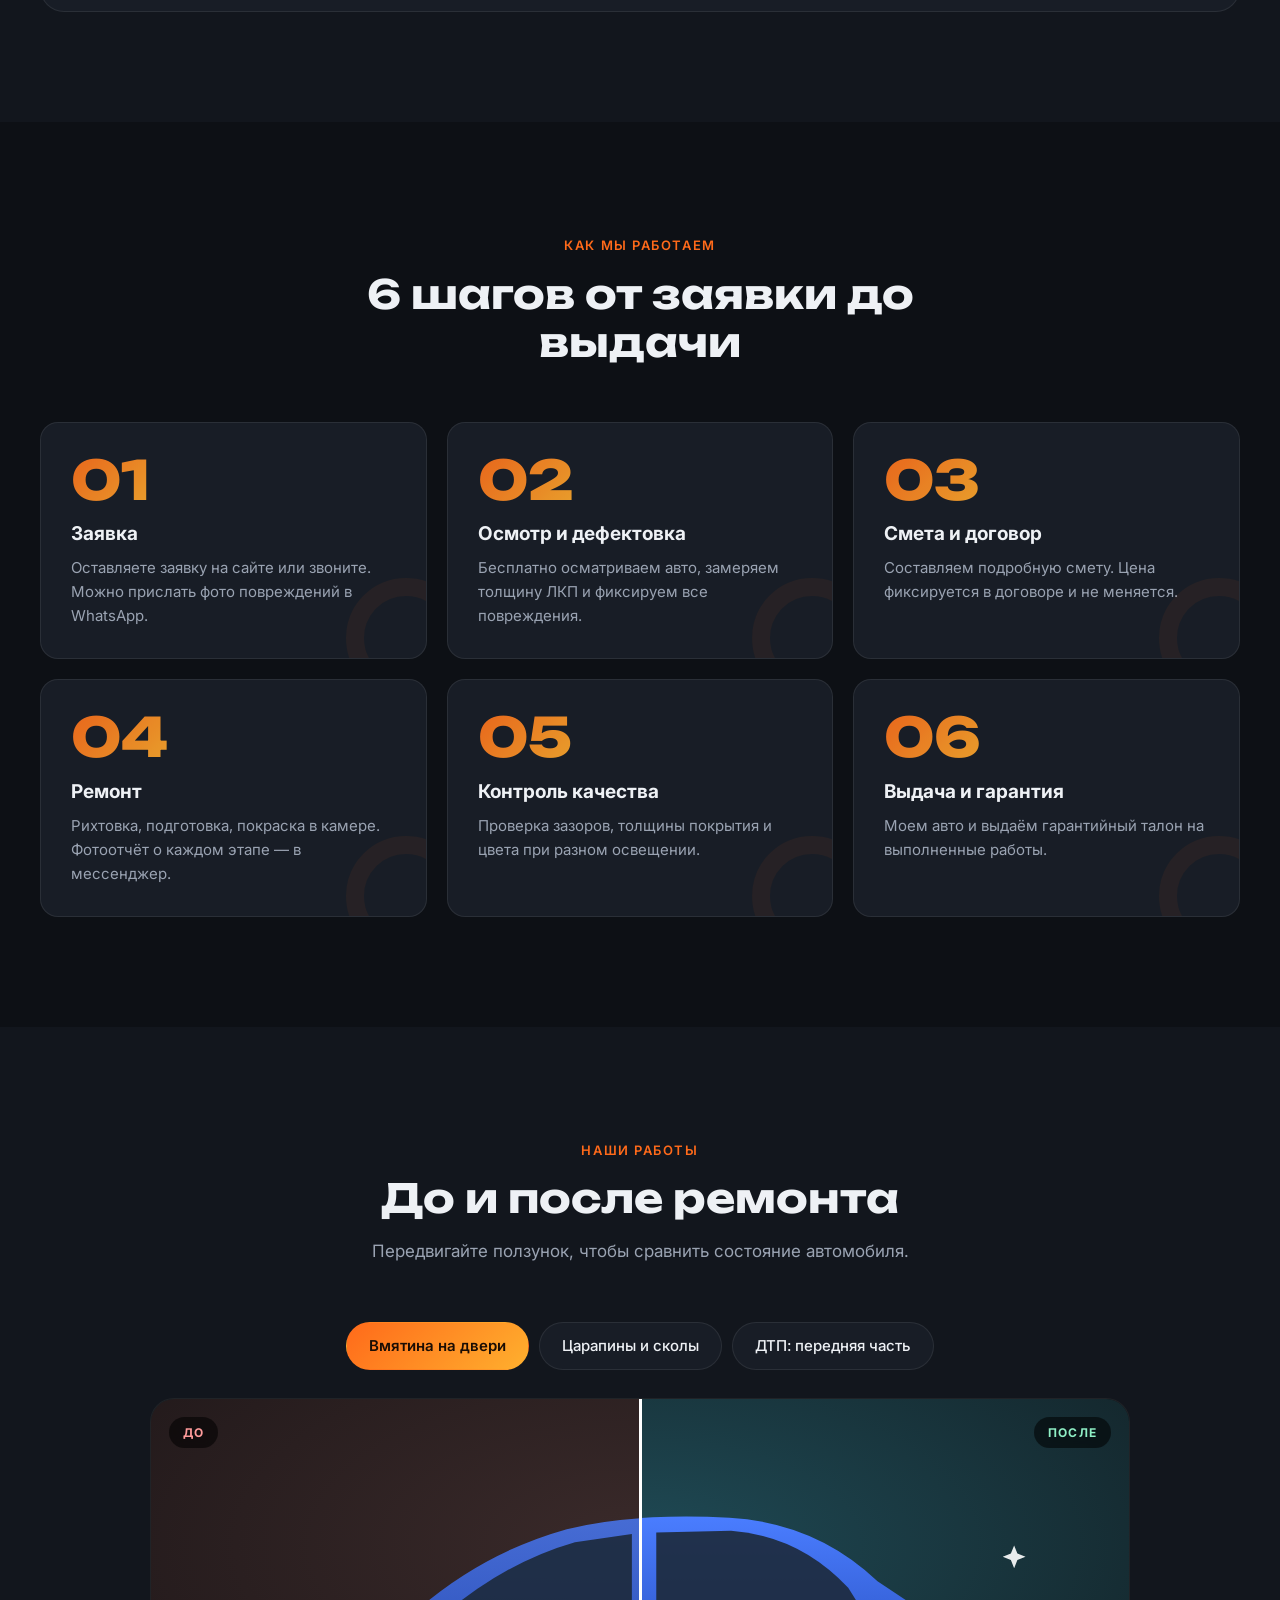
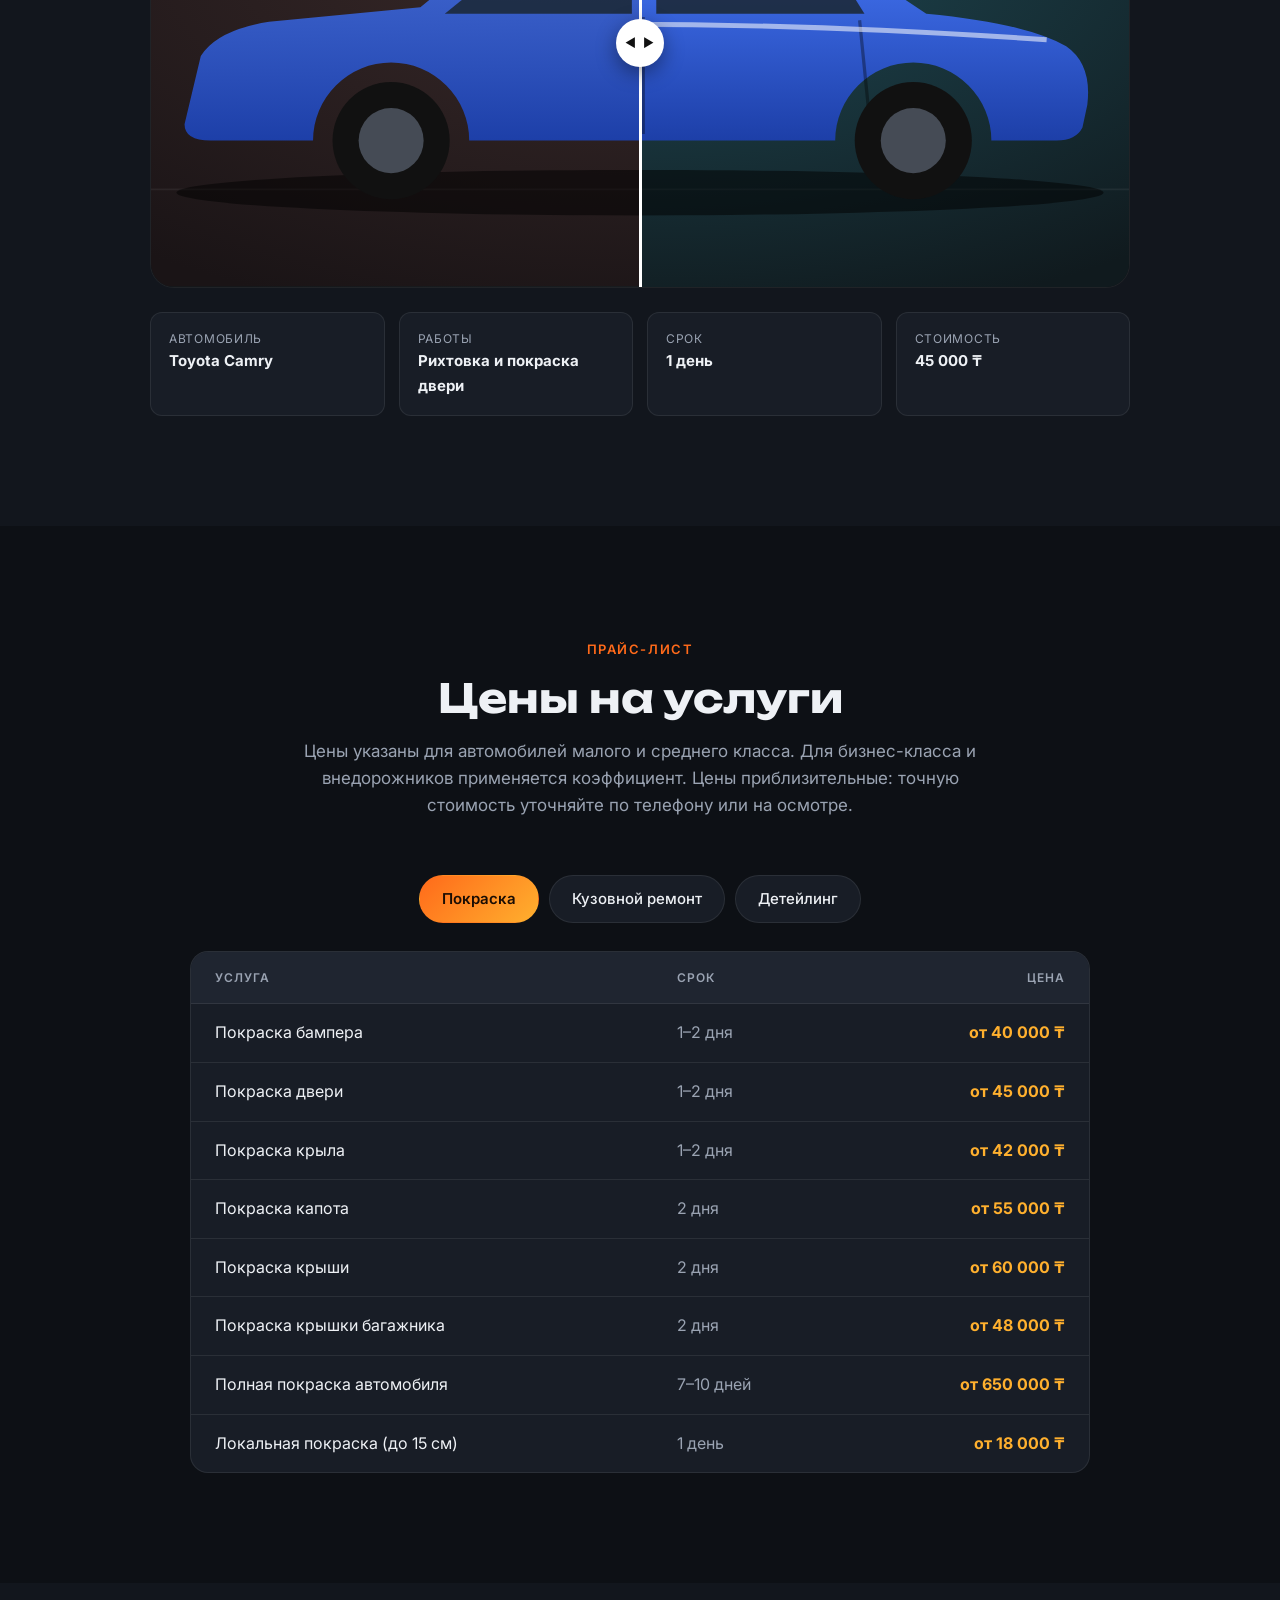
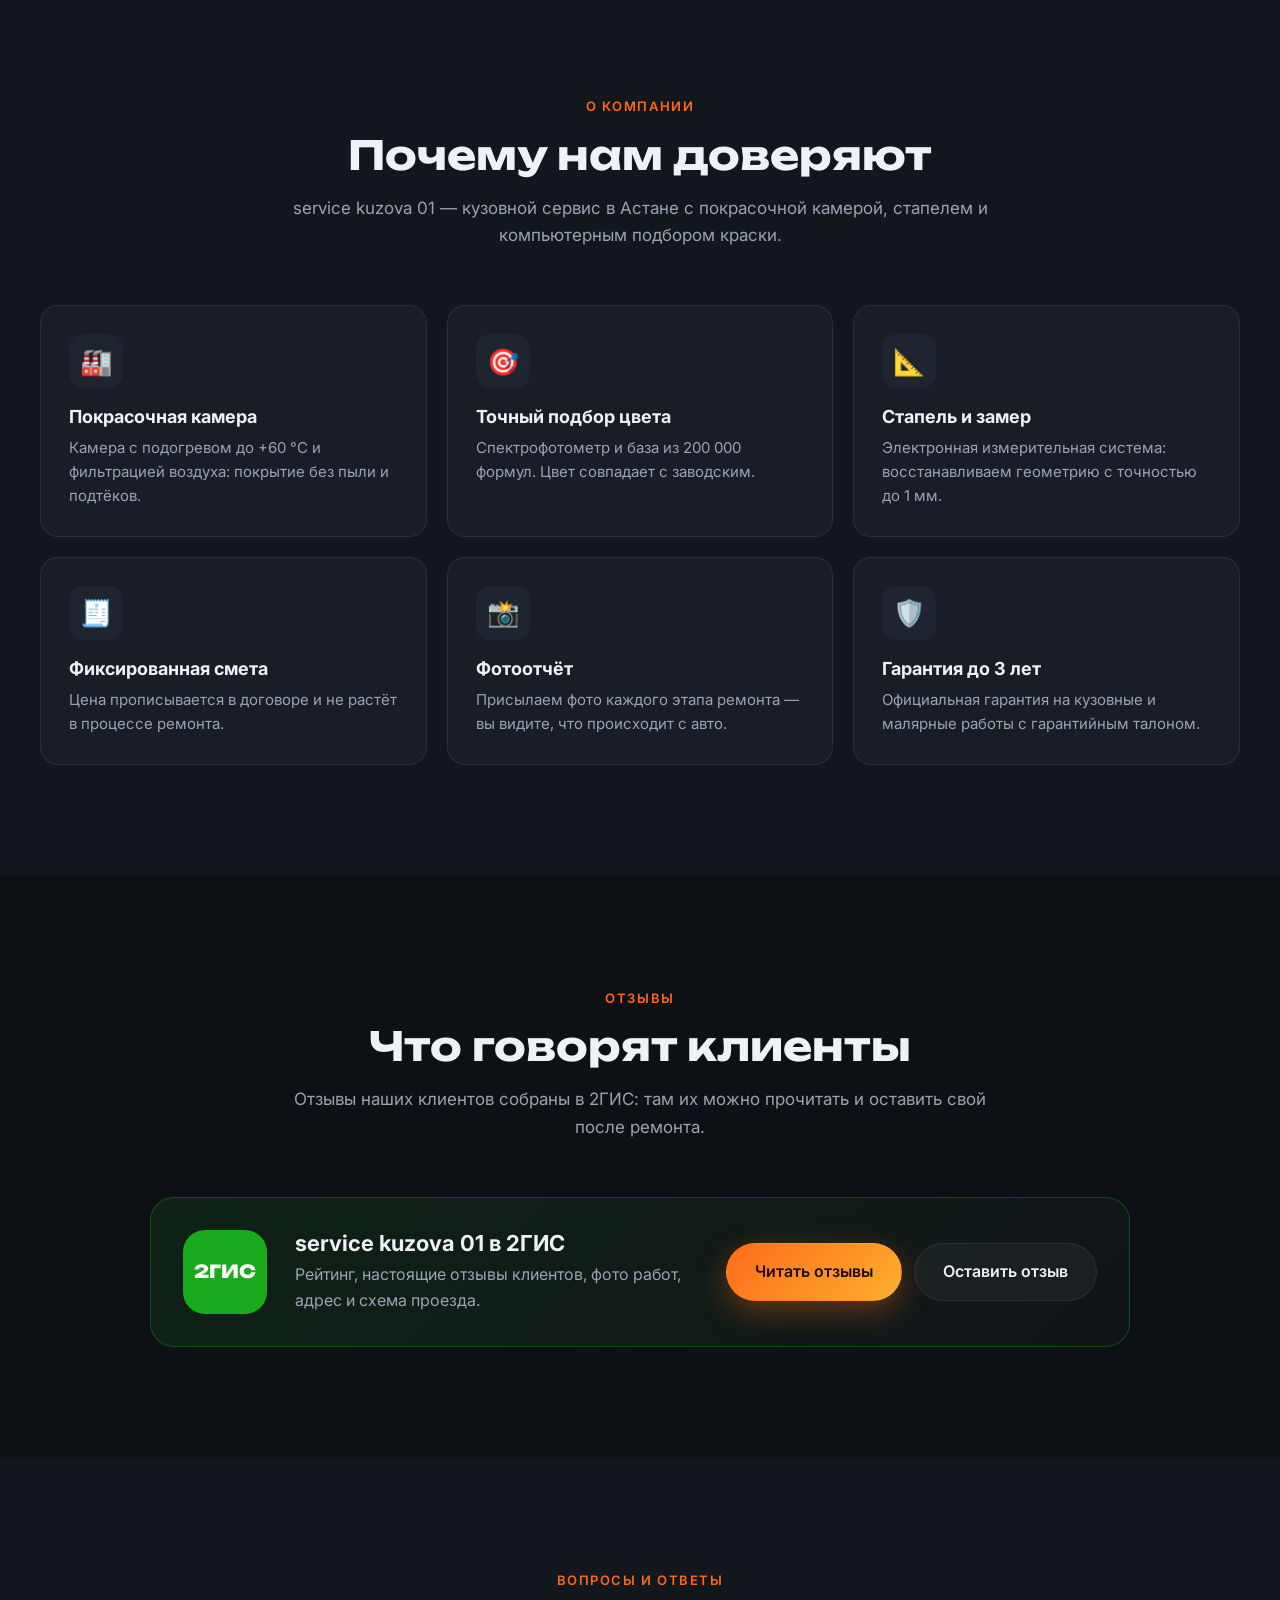
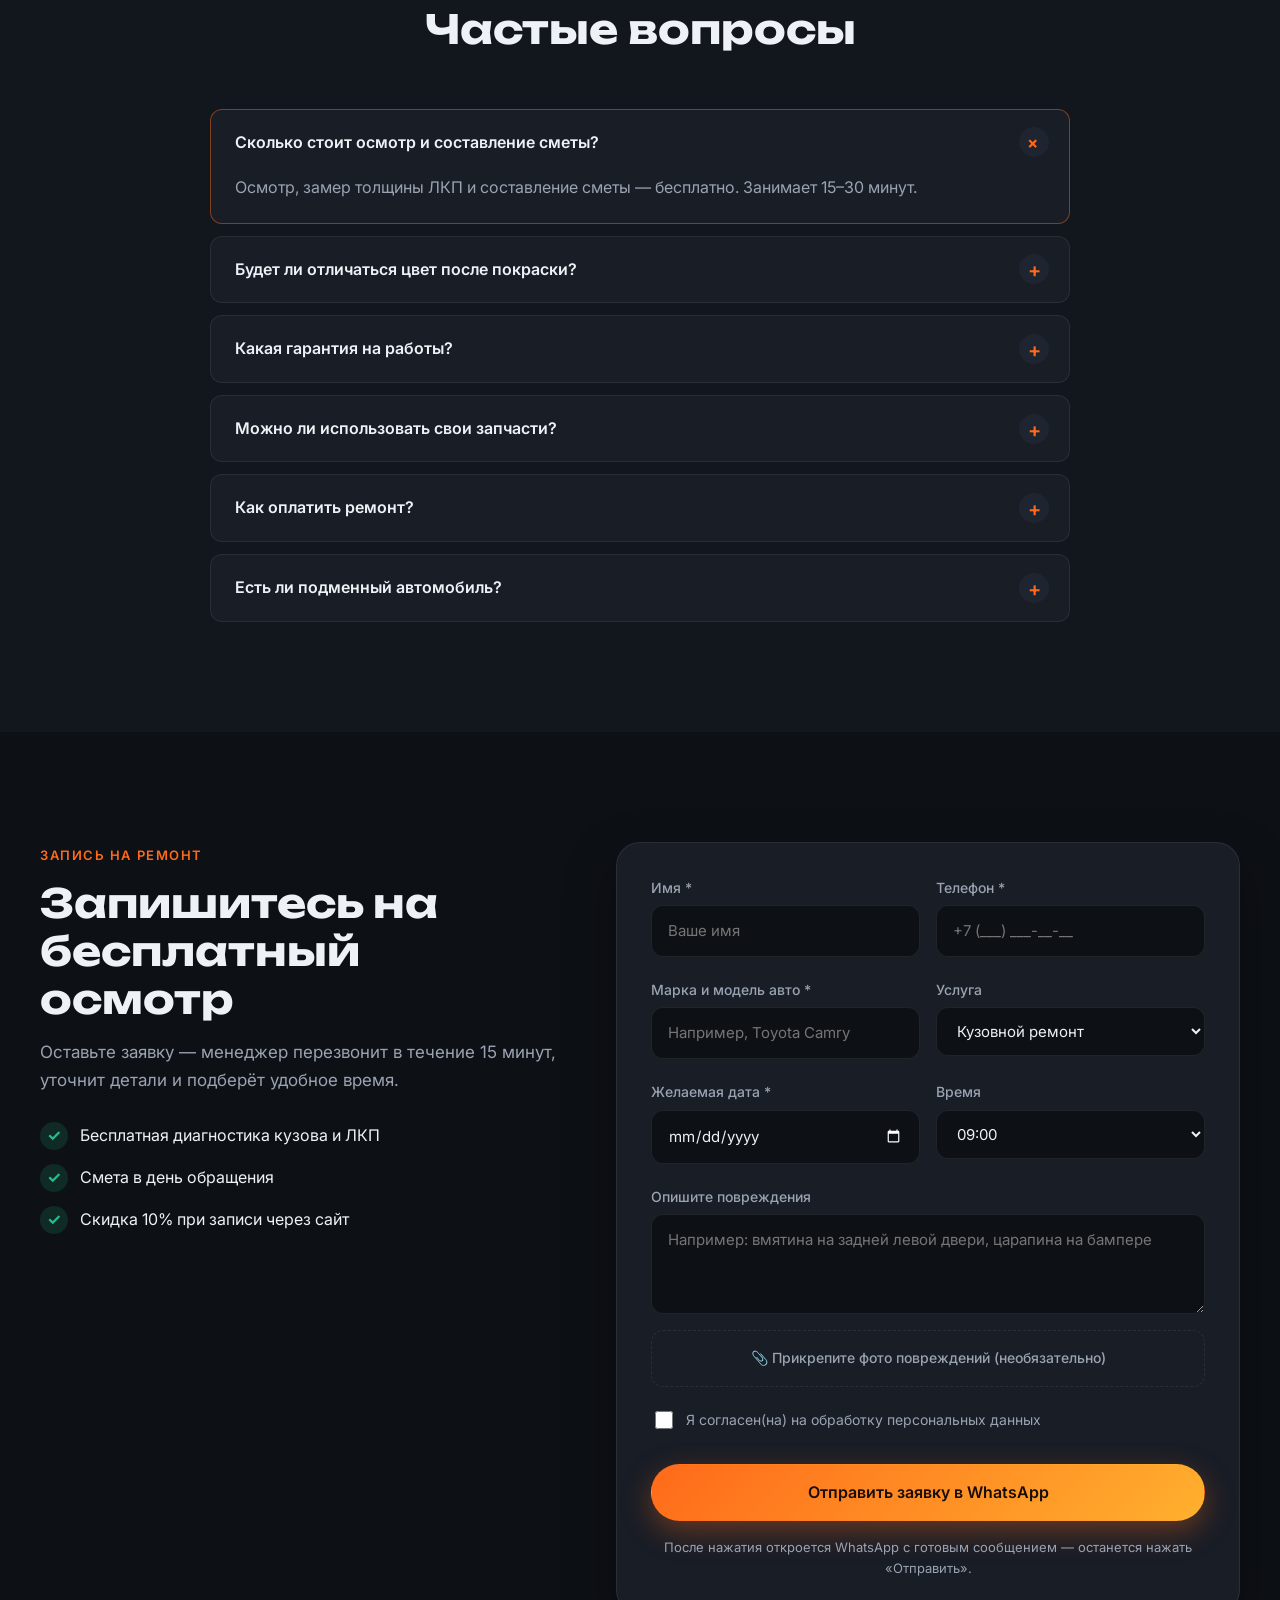
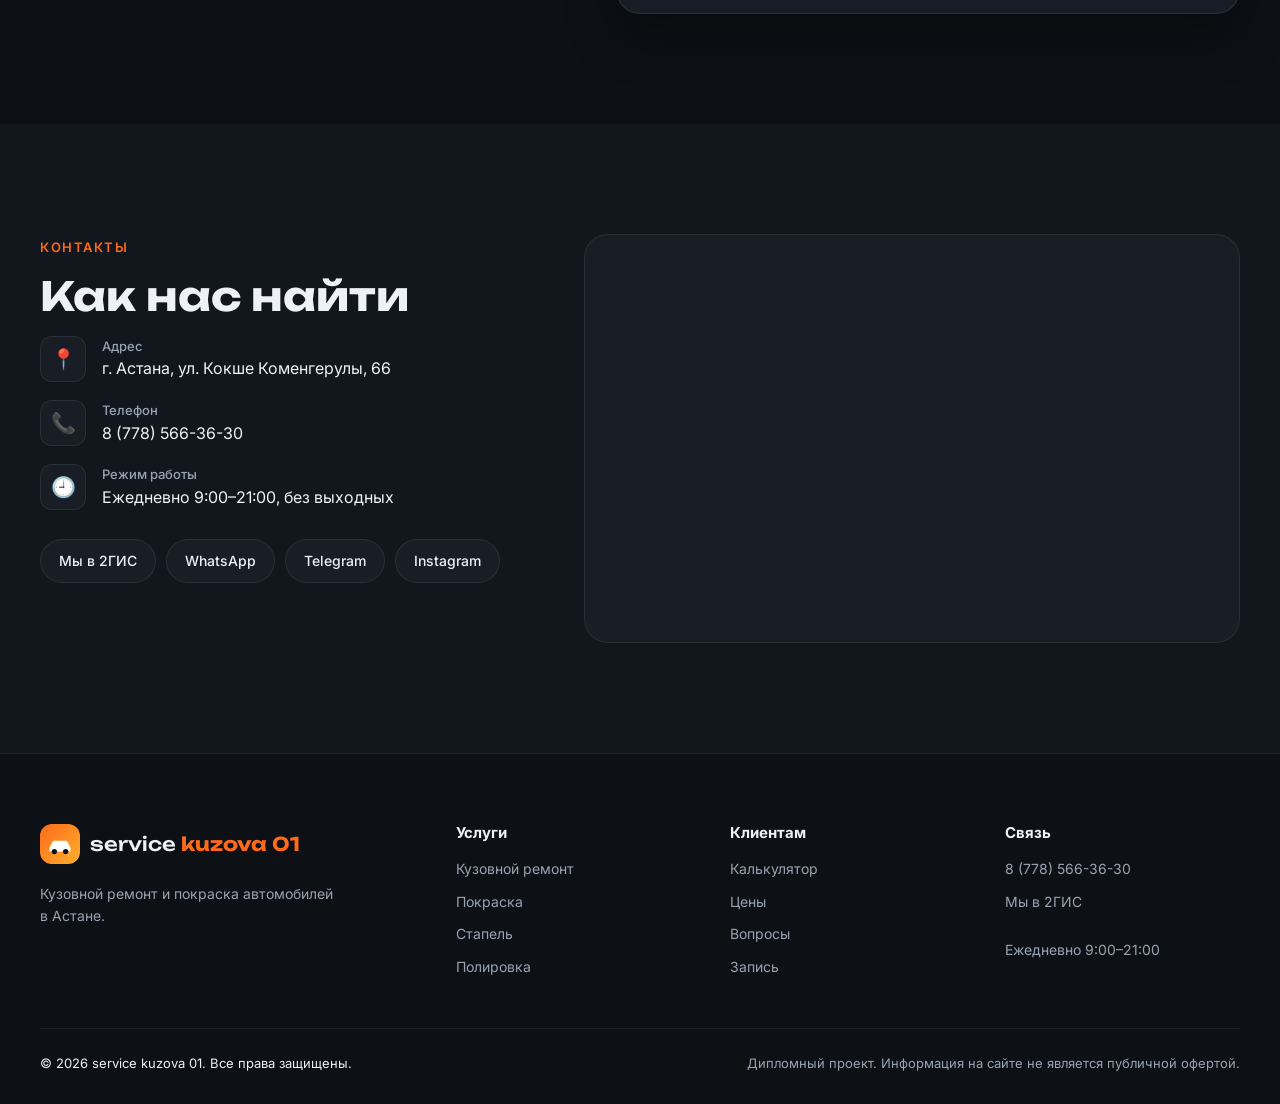
==== commit 59df28d5: "service kuzova 01: новое название, цены и состав разделов - убраны «12 лет на рынке», удаление вмяти" ====
--- a/index.html
+++ b/index.html
@@ -3,8 +3,8 @@
 <head>
   <meta charset="UTF-8" />
   <meta name="viewport" content="width=device-width, initial-scale=1.0" />
-  <title>КузовМастер — кузовной ремонт и покраска автомобилей в Астане</title>
-  <meta name="description" content="Кузовной ремонт, покраска, беспокрасочное удаление вмятин, восстановление геометрии кузова, полировка и антикор. Гарантия до 3 лет. Астана." />
+  <title>service kuzova 01 — кузовной ремонт и покраска автомобилей в Астане</title>
+  <meta name="description" content="Кузовной ремонт, покраска, восстановление геометрии кузова, полировка и антикор. Гарантия до 3 лет. Астана." />
   <meta name="theme-color" content="#0d1015" />
   <link rel="icon" href="data:image/svg+xml,%3Csvg xmlns='http://www.w3.org/2000/svg' viewBox='0 0 64 64'%3E%3Crect width='64' height='64' rx='14' fill='%23ff6a1a'/%3E%3Cpath d='M12 40l5-10c1-2 3-3 5-3h20c2 0 4 1 5 3l5 10v6H12z' fill='%23fff'/%3E%3Ccircle cx='21' cy='46' r='5' fill='%230d1015'/%3E%3Ccircle cx='43' cy='46' r='5' fill='%230d1015'/%3E%3C/svg%3E" />
   <link rel="preconnect" href="https://fonts.googleapis.com" />
@@ -17,11 +17,11 @@
   <!-- ===================== ШАПКА ===================== -->
   <header class="header" id="header">
     <div class="container header__inner">
-      <a href="#top" class="logo" aria-label="КузовМастер — на главную">
+      <a href="#top" class="logo" aria-label="service kuzova 01 — на главную">
         <span class="logo__mark">
           <svg viewBox="0 0 40 40" aria-hidden="true"><path d="M6 25l3.5-7c.7-1.4 2-2.2 3.6-2.2h13.8c1.5 0 2.9.8 3.6 2.2L34 25v5H6z" fill="currentColor"/><circle cx="12.5" cy="30" r="3.5" fill="#0d1015"/><circle cx="27.5" cy="30" r="3.5" fill="#0d1015"/><path d="M14 12l3-4M20 11V6M26 12l-3-4" stroke="currentColor" stroke-width="2" stroke-linecap="round"/></svg>
         </span>
-        <span class="logo__text">Кузов<b>Мастер</b></span>
+        <span class="logo__text">service <b>kuzova 01</b></span>
       </a>
 
       <nav class="nav" id="nav" aria-label="Основное меню">
@@ -62,7 +62,7 @@
           <h1 class="hero__title">Вернём вашему автомобилю <span class="text-gradient">заводской вид</span></h1>
           <p class="hero__text">
             Кузовной ремонт любой сложности, покраска в камере с компьютерным подбором цвета,
-            беспокрасочное удаление вмятин и восстановление геометрии после ДТП.
+            восстановление геометрии кузова после ДТП.
             Гарантия на работы — до 3&nbsp;лет.
           </p>
           <div class="hero__buttons">
@@ -71,8 +71,7 @@
           </div>
 
           <ul class="hero__stats">
-            <li><b data-count="12">0</b><span>лет на рынке</span></li>
-            <li><b data-count="4800" data-suffix="+">0</b><span>отремонтированных авто</span></li>
+            <li><b data-count="1000" data-suffix="+">0</b><span>отремонтированных авто</span></li>
             <li><b data-count="3">0</b><span>года гарантии</span></li>
             <li><b data-count="98" data-suffix="%">0</b><span>довольных клиентов</span></li>
           </ul>
@@ -140,8 +139,8 @@
     <!-- ===================== БЕГУЩАЯ СТРОКА ===================== -->
     <div class="ticker" aria-hidden="true">
       <div class="ticker__track">
-        <span>Покраска в камере</span><span>Ремонт после ДТП</span><span>PDR — удаление вмятин</span><span>Стапельные работы</span><span>Полировка и керамика</span><span>Антикор</span><span>Ремонт бамперов</span><span>Работа со страховыми</span>
-        <span>Покраска в камере</span><span>Ремонт после ДТП</span><span>PDR — удаление вмятин</span><span>Стапельные работы</span><span>Полировка и керамика</span><span>Антикор</span><span>Ремонт бамперов</span><span>Работа со страховыми</span>
+        <span>Покраска в камере</span><span>Ремонт после ДТП</span><span>Стапельные работы</span><span>Полировка и керамика</span><span>Антикор</span><span>Ремонт бамперов</span><span>Подбор цвета</span>
+        <span>Покраска в камере</span><span>Ремонт после ДТП</span><span>Стапельные работы</span><span>Полировка и керамика</span><span>Антикор</span><span>Ремонт бамперов</span><span>Подбор цвета</span>
       </div>
     </div>
 
@@ -171,19 +170,11 @@
             <button class="service__more">Подробнее →</button>
           </article>
 
-          <article class="service reveal" data-service="pdr">
-            <div class="service__icon"><svg viewBox="0 0 48 48"><path d="M6 30q18-14 36 0" fill="none" stroke="currentColor" stroke-width="2.5" stroke-linecap="round"/><path d="M24 10v12M19 17l5 5 5-5" fill="none" stroke="currentColor" stroke-width="2.5" stroke-linecap="round" stroke-linejoin="round"/><path d="M6 38h36" stroke="currentColor" stroke-width="2.5" stroke-linecap="round" stroke-dasharray="3 5"/></svg></div>
-            <h3>Удаление вмятин без покраски</h3>
-            <p>Технология PDR: сохраняем заводское ЛКП, работа от 1 часа.</p>
-            <div class="service__meta"><span>от 8 000 ₸</span><span>от 1 часа</span></div>
-            <button class="service__more">Подробнее →</button>
-          </article>
-
           <article class="service reveal" data-service="frame">
             <div class="service__icon"><svg viewBox="0 0 48 48"><rect x="6" y="14" width="36" height="20" rx="3" fill="none" stroke="currentColor" stroke-width="2.5"/><path d="M6 24h36M16 14v20M32 14v20" stroke="currentColor" stroke-width="2" stroke-dasharray="3 3"/><path d="M2 40h44" stroke="currentColor" stroke-width="2.5" stroke-linecap="round"/><path d="M10 34v6M38 34v6" stroke="currentColor" stroke-width="2.5"/></svg></div>
-            <h3>Стапельные работы</h3>
+            <h3>Стапельные работы (геометрия)</h3>
             <p>Восстановление геометрии кузова по заводским контрольным точкам.</p>
-            <div class="service__meta"><span>от 60 000 ₸</span><span>2–4 дня</span></div>
+            <div class="service__meta"><span>от 100 000 ₸</span><span>2–4 дня</span></div>
             <button class="service__more">Подробнее →</button>
           </article>
 
@@ -191,7 +182,7 @@
             <div class="service__icon"><svg viewBox="0 0 48 48"><circle cx="20" cy="28" r="12" fill="none" stroke="currentColor" stroke-width="2.5"/><circle cx="20" cy="28" r="5" fill="currentColor"/><path d="M30 20l10-10M36 6l2 6 6 2-6 2-2 6-2-6-6-2 6-2z" fill="currentColor" stroke="currentColor" stroke-width="1.5" stroke-linejoin="round"/></svg></div>
             <h3>Полировка и керамика</h3>
             <p>Восстановительная полировка, нанесение керамики и защитной плёнки.</p>
-            <div class="service__meta"><span>от 35 000 ₸</span><span>1–3 дня</span></div>
+            <div class="service__meta"><span>от 60 000 ₸</span><span>1–3 дня</span></div>
             <button class="service__more">Подробнее →</button>
           </article>
 
@@ -210,14 +201,6 @@
             <div class="service__meta"><span>от 15 000 ₸</span><span>1–2 дня</span></div>
             <button class="service__more">Подробнее →</button>
           </article>
-
-          <article class="service reveal" data-service="insurance">
-            <div class="service__icon"><svg viewBox="0 0 48 48"><rect x="8" y="6" width="32" height="38" rx="4" fill="none" stroke="currentColor" stroke-width="2.5"/><path d="M15 16h18M15 23h18M15 30h10" stroke="currentColor" stroke-width="2.5" stroke-linecap="round"/><circle cx="34" cy="36" r="7" fill="currentColor"/><path d="M31 36l2 2 4-4" stroke="#0d1015" stroke-width="2" fill="none" stroke-linecap="round"/></svg></div>
-            <h3>Ремонт по страховке</h3>
-            <p>КАСКО и ОГПО ВТС: поможем с документами и согласованием сметы.</p>
-            <div class="service__meta"><span>по полису</span><span>под ключ</span></div>
-            <button class="service__more">Подробнее →</button>
-          </article>
         </div>
       </div>
     </section>
@@ -228,7 +211,7 @@
         <div class="section__head reveal">
           <span class="section__tag">Онлайн-калькулятор</span>
           <h2 class="section__title">Рассчитайте стоимость ремонта за минуту</h2>
-          <p class="section__text">Отметьте повреждённые детали на схеме, выберите вид работ и тип краски. Точную цену назовём после бесплатного осмотра.</p>
+          <p class="section__text">Отметьте повреждённые детали на схеме, выберите вид работ и тип краски — калькулятор покажет примерную стоимость.</p>
         </div>
 
         <div class="calc reveal">
@@ -277,7 +260,6 @@
             <div class="field">
               <label class="field__label">Вид работ</label>
               <div class="chips" data-group="work">
-                <button type="button" class="chip" data-value="pdr">PDR без покраски</button>
                 <button type="button" class="chip is-active" data-value="paint">Только покраска</button>
                 <button type="button" class="chip" data-value="repair">Ремонт + покраска</button>
                 <button type="button" class="chip" data-value="replace">Замена + покраска</button>
@@ -298,6 +280,10 @@
               <ul class="selected-parts" id="selectedParts"><li class="muted">Пока ничего не выбрано</li></ul>
             </div>
 
+            <div class="calc__warn" role="note">
+              <b>Цены приблизительные.</b> Итоговая стоимость может быть как ниже, так и выше расчёта.
+              Точную стоимость уточняйте по телефону <a href="tel:+77785663630">8 (778) 566-36-30</a> или на осмотре в сервисе.
+            </div>
             <div class="calc__result">
               <div>
                 <span class="muted">Ориентировочная стоимость</span>
@@ -306,7 +292,7 @@
               </div>
               <button type="button" class="btn btn--primary btn--wa" id="calcBook">Отправить расчёт в WhatsApp</button>
             </div>
-            <p class="calc__note">* Расчёт предварительный и не является публичной офертой. Запчасти оплачиваются отдельно.</p>
+            <p class="calc__note">* Расчёт не является публичной офертой. Запчасти оплачиваются отдельно.</p>
           </div>
         </div>
       </div>
@@ -325,7 +311,7 @@
           <li class="step reveal"><span class="step__num">03</span><h3>Смета и договор</h3><p>Составляем подробную смету. Цена фиксируется в договоре и не меняется.</p></li>
           <li class="step reveal"><span class="step__num">04</span><h3>Ремонт</h3><p>Рихтовка, подготовка, покраска в камере. Фотоотчёт о каждом этапе — в мессенджер.</p></li>
           <li class="step reveal"><span class="step__num">05</span><h3>Контроль качества</h3><p>Проверка зазоров, толщины покрытия и цвета при разном освещении.</p></li>
-          <li class="step reveal"><span class="step__num">06</span><h3>Выдача и гарантия</h3><p>Моем авто, выдаём гарантийный талон и бесплатный осмотр через 6 месяцев.</p></li>
+          <li class="step reveal"><span class="step__num">06</span><h3>Выдача и гарантия</h3><p>Моем авто и выдаём гарантийный талон на выполненные работы.</p></li>
         </ol>
       </div>
     </section>
@@ -366,14 +352,13 @@
         <div class="section__head reveal">
           <span class="section__tag">Прайс-лист</span>
           <h2 class="section__title">Цены на услуги</h2>
-          <p class="section__text">Цены указаны для автомобилей малого и среднего класса. Для бизнес-класса и внедорожников применяется коэффициент.</p>
+          <p class="section__text">Цены указаны для автомобилей малого и среднего класса. Для бизнес-класса и внедорожников применяется коэффициент. Цены приблизительные: точную стоимость уточняйте по телефону или на осмотре.</p>
         </div>
 
         <div class="prices reveal">
           <div class="prices__tabs" role="tablist">
             <button class="prices__tab is-active" data-tab="p1">Покраска</button>
             <button class="prices__tab" data-tab="p2">Кузовной ремонт</button>
-            <button class="prices__tab" data-tab="p3">PDR</button>
             <button class="prices__tab" data-tab="p4">Детейлинг</button>
           </div>
 
@@ -401,7 +386,7 @@
                 <tr><td>Рихтовка элемента (сложная)</td><td>1–2 дня</td><td>от 35 000 ₸</td></tr>
                 <tr><td>Замена порога (с вваркой)</td><td>2–3 дня</td><td>от 70 000 ₸</td></tr>
                 <tr><td>Замена заднего крыла</td><td>3–4 дня</td><td>от 120 000 ₸</td></tr>
-                <tr><td>Восстановление геометрии на стапеле</td><td>2–4 дня</td><td>от 60 000 ₸</td></tr>
+                <tr><td>Восстановление геометрии на стапеле</td><td>2–4 дня</td><td>от 100 000 ₸</td></tr>
                 <tr><td>Пайка бампера</td><td>1 день</td><td>от 15 000 ₸</td></tr>
                 <tr><td>Сварочные работы (1 час)</td><td>—</td><td>от 12 000 ₸</td></tr>
                 <tr><td>Снятие/установка элемента</td><td>—</td><td>от 5 000 ₸</td></tr>
@@ -409,25 +394,12 @@
             </table>
           </div>
 
-          <div class="prices__panel" id="p3">
-            <table class="price-table">
-              <thead><tr><th>Размер вмятины</th><th>Срок</th><th>Цена</th></tr></thead>
-              <tbody>
-                <tr><td>До 2 см (след от градины)</td><td>от 30 минут</td><td>от 8 000 ₸</td></tr>
-                <tr><td>2–5 см</td><td>1–2 часа</td><td>от 15 000 ₸</td></tr>
-                <tr><td>5–10 см</td><td>2–4 часа</td><td>от 25 000 ₸</td></tr>
-                <tr><td>10–20 см</td><td>1 день</td><td>от 40 000 ₸</td></tr>
-                <tr><td>Устранение последствий града (весь кузов)</td><td>2–5 дней</td><td>от 150 000 ₸</td></tr>
-              </tbody>
-            </table>
-          </div>
-
           <div class="prices__panel" id="p4">
             <table class="price-table">
               <thead><tr><th>Услуга</th><th>Срок</th><th>Цена</th></tr></thead>
               <tbody>
                 <tr><td>Восстановительная полировка кузова</td><td>1–2 дня</td><td>от 70 000 ₸</td></tr>
-                <tr><td>Защитная полировка</td><td>4 часа</td><td>от 35 000 ₸</td></tr>
+                <tr><td>Защитная полировка</td><td>1 день</td><td>от 60 000 ₸</td></tr>
                 <tr><td>Керамическое покрытие (2 слоя)</td><td>2 дня</td><td>от 120 000 ₸</td></tr>
                 <tr><td>Полиуретановая плёнка (зоны риска)</td><td>1–2 дня</td><td>от 180 000 ₸</td></tr>
                 <tr><td>Антикоррозийная обработка днища и арок</td><td>1 день</td><td>от 40 000 ₸</td></tr>
@@ -445,7 +417,7 @@
         <div class="section__head reveal">
           <span class="section__tag">О компании</span>
           <h2 class="section__title">Почему нам доверяют</h2>
-          <p class="section__text">«КузовМастер» — техцентр площадью 1 200 м² с собственной покрасочной камерой, стапелем и лабораторией подбора краски.</p>
+          <p class="section__text">service kuzova 01 — кузовной сервис в Астане с покрасочной камерой, стапелем и компьютерным подбором краски.</p>
         </div>
 
         <div class="features">
@@ -456,16 +428,6 @@
           <div class="feature reveal"><span class="feature__icon">📸</span><h3>Фотоотчёт</h3><p>Присылаем фото каждого этапа ремонта — вы видите, что происходит с авто.</p></div>
           <div class="feature reveal"><span class="feature__icon">🛡️</span><h3>Гарантия до 3 лет</h3><p>Официальная гарантия на кузовные и малярные работы с гарантийным талоном.</p></div>
         </div>
-
-        <div class="team">
-          <h3 class="team__title reveal">Наша команда</h3>
-          <div class="team__grid">
-            <div class="member reveal"><div class="member__ava" style="--c1:#ff6a1a;--c2:#ffb02e">АС</div><h4>Алексей Смирнов</h4><span>Главный мастер-кузовщик</span><small>Стаж 18 лет</small></div>
-            <div class="member reveal"><div class="member__ava" style="--c1:#3aa0ff;--c2:#5ee1ff">ЕН</div><h4>Ержан Нурланов</h4><span>Маляр-колорист</span><small>Стаж 12 лет</small></div>
-            <div class="member reveal"><div class="member__ava" style="--c1:#9b5cff;--c2:#d18bff">ДК</div><h4>Дмитрий Ким</h4><span>Мастер PDR</span><small>Стаж 9 лет</small></div>
-            <div class="member reveal"><div class="member__ava" style="--c1:#1fc28b;--c2:#7af0c0">АБ</div><h4>Айгерим Бекова</h4><span>Мастер-приёмщик</span><small>Стаж 7 лет</small></div>
-          </div>
-        </div>
       </div>
     </section>
 
@@ -475,21 +437,17 @@
         <div class="section__head reveal">
           <span class="section__tag">Отзывы</span>
           <h2 class="section__title">Что говорят клиенты</h2>
-          <div class="rating"><span class="stars">★★★★★</span> <b>4,9</b> <span class="muted">— средняя оценка по 640 отзывам</span></div>
-        </div>
-
-        <div class="slider reveal" id="reviewsSlider">
-          <div class="slider__track" id="reviewsTrack">
-            <figure class="review"><div class="stars">★★★★★</div><blockquote>После ДТП переднюю часть восстановили так, что не отличить от заводской. Каждый день присылали фото — очень удобно.</blockquote><figcaption><b>Марат К.</b><span>Toyota Camry 70</span></figcaption></figure>
-            <figure class="review"><div class="stars">★★★★★</div><blockquote>Убрали вмятину на двери без покраски за час, пока я пил кофе в зоне ожидания. Цена — как и назвали по телефону.</blockquote><figcaption><b>Анна П.</b><span>Kia Rio</span></figcaption></figure>
-            <figure class="review"><div class="stars">★★★★★</div><blockquote>Перекрашивали капот и крыло в сложный перламутр. Цвет попали идеально, даже на солнце разницы нет.</blockquote><figcaption><b>Тимур А.</b><span>Lexus RX</span></figcaption></figure>
-            <figure class="review"><div class="stars">★★★★☆</div><blockquote>Ремонт по КАСКО: всё согласовали со страховой сами, я только привёз машину. Пришлось подождать запчасти, но результат отличный.</blockquote><figcaption><b>Ольга С.</b><span>Hyundai Tucson</span></figcaption></figure>
-            <figure class="review"><div class="stars">★★★★★</div><blockquote>Сделали антикор и полировку перед продажей — машину купили в первый же день за хорошую цену.</blockquote><figcaption><b>Ерлан Ж.</b><span>Volkswagen Polo</span></figcaption></figure>
-          </div>
-          <div class="slider__controls">
-            <button class="slider__btn" id="revPrev" aria-label="Предыдущий отзыв">←</button>
-            <div class="slider__dots" id="revDots"></div>
-            <button class="slider__btn" id="revNext" aria-label="Следующий отзыв">→</button>
+          <p class="section__text">Отзывы наших клиентов собраны в 2ГИС: там их можно прочитать и оставить свой после ремонта.</p>
+        </div>
+        <div class="gis reveal">
+          <div class="gis__logo" aria-hidden="true">2ГИС</div>
+          <div class="gis__text">
+            <h3>service kuzova 01 в 2ГИС</h3>
+            <p>Рейтинг, настоящие отзывы клиентов, фото работ, адрес и схема проезда.</p>
+          </div>
+          <div class="gis__actions">
+            <a class="btn btn--primary" href="https://2gis.kz/astana/firm/70000001114256183/tab/reviews" target="_blank" rel="noopener">Читать отзывы</a>
+            <a class="btn btn--ghost" href="https://2gis.kz/astana/firm/70000001114256183" target="_blank" rel="noopener">Оставить отзыв</a>
           </div>
         </div>
       </div>
@@ -505,8 +463,7 @@
         <div class="faq">
           <details class="faq__item reveal" open><summary>Сколько стоит осмотр и составление сметы?</summary><p>Осмотр, замер толщины ЛКП и составление сметы — бесплатно. Занимает 15–30 минут.</p></details>
           <details class="faq__item reveal"><summary>Будет ли отличаться цвет после покраски?</summary><p>Нет. Цвет подбирается по спектрофотометру с выкрасом на тестовой пластине и сравнением под разными источниками света. При необходимости выполняем плавный переход на соседние детали.</p></details>
-          <details class="faq__item reveal"><summary>Работаете ли вы со страховыми компаниями?</summary><p>Да, мы ремонтируем по полисам КАСКО и ОГПО ВТС. Поможем собрать документы, согласуем смету со страховой и сообщим, когда можно забирать автомобиль.</p></details>
-          <details class="faq__item reveal"><summary>Какая гарантия на работы?</summary><p>На кузовной ремонт и покраску — до 3 лет, на PDR — 1 год, на антикоррозийную обработку — 2 года. Гарантия оформляется талоном.</p></details>
+          <details class="faq__item reveal"><summary>Какая гарантия на работы?</summary><p>На кузовной ремонт и покраску — до 3 лет, на антикоррозийную обработку — 2 года. Гарантия оформляется талоном.</p></details>
           <details class="faq__item reveal"><summary>Можно ли использовать свои запчасти?</summary><p>Да, можно. Мы также можем заказать оригинальные или качественные аналоги — сроки поставки от 1 до 14 дней.</p></details>
           <details class="faq__item reveal"><summary>Как оплатить ремонт?</summary><p>Наличными, банковской картой, переводом или через Kaspi. Для юрлиц — безналичный расчёт с НДС. Доступна рассрочка на 3–12 месяцев.</p></details>
           <details class="faq__item reveal"><summary>Есть ли подменный автомобиль?</summary><p>При ремонте дольше 5 дней предоставляем подменный автомобиль или скидку 10% на такси до работы и обратно.</p></details>
@@ -525,7 +482,6 @@
             <li>Бесплатная диагностика кузова и ЛКП</li>
             <li>Смета в день обращения</li>
             <li>Скидка 10% при записи через сайт</li>
-            <li>Зона ожидания с Wi‑Fi и кофе</li>
           </ul>
         </div>
 
@@ -553,12 +509,10 @@
               <select id="fService" name="service">
                 <option>Кузовной ремонт</option>
                 <option>Покраска авто</option>
-                <option>Удаление вмятин без покраски</option>
-                <option>Стапельные работы</option>
+                <option>Стапельные работы (геометрия)</option>
                 <option>Полировка и керамика</option>
                 <option>Антикоррозийная обработка</option>
                 <option>Ремонт бамперов и пластика</option>
-                <option>Ремонт по страховке</option>
                 <option>Нужна консультация</option>
               </select>
             </div>
@@ -605,10 +559,10 @@
           <ul class="contacts__list">
             <li><span>📍</span><div><b>Адрес</b>г. Астана, ул. Кокше Коменгерулы, 66</div></li>
             <li><span>📞</span><div><b>Телефон</b><a href="tel:+77785663630">8 (778) 566-36-30</a></div></li>
-            <li><span>✉️</span><div><b>Почта</b><a href="mailto:info@kuzovmaster.kz">info@kuzovmaster.kz</a></div></li>
             <li><span>🕘</span><div><b>Режим работы</b>Ежедневно 9:00–21:00, без выходных</div></li>
           </ul>
           <div class="socials">
+            <a href="https://2gis.kz/astana/firm/70000001114256183" target="_blank" rel="noopener" class="social">Мы в 2ГИС</a>
             <a href="https://wa.me/77785663630" target="_blank" rel="noopener" class="social">WhatsApp</a>
             <a href="https://t.me/" target="_blank" rel="noopener" class="social">Telegram</a>
             <a href="https://instagram.com/" target="_blank" rel="noopener" class="social">Instagram</a>
@@ -625,12 +579,12 @@
   <footer class="footer">
     <div class="container footer__inner">
       <div>
-        <a href="#top" class="logo"><span class="logo__mark"><svg viewBox="0 0 40 40" aria-hidden="true"><path d="M6 25l3.5-7c.7-1.4 2-2.2 3.6-2.2h13.8c1.5 0 2.9.8 3.6 2.2L34 25v5H6z" fill="currentColor"/><circle cx="12.5" cy="30" r="3.5" fill="#0d1015"/><circle cx="27.5" cy="30" r="3.5" fill="#0d1015"/></svg></span><span class="logo__text">Кузов<b>Мастер</b></span></a>
-        <p class="muted">Кузовной ремонт и покраска автомобилей в Астане с 2014 года.</p>
+        <a href="#top" class="logo"><span class="logo__mark"><svg viewBox="0 0 40 40" aria-hidden="true"><path d="M6 25l3.5-7c.7-1.4 2-2.2 3.6-2.2h13.8c1.5 0 2.9.8 3.6 2.2L34 25v5H6z" fill="currentColor"/><circle cx="12.5" cy="30" r="3.5" fill="#0d1015"/><circle cx="27.5" cy="30" r="3.5" fill="#0d1015"/></svg></span><span class="logo__text">service <b>kuzova 01</b></span></a>
+        <p class="muted">Кузовной ремонт и покраска автомобилей в Астане.</p>
       </div>
       <div class="footer__col">
         <h4>Услуги</h4>
-        <a href="#services">Кузовной ремонт</a><a href="#services">Покраска</a><a href="#services">PDR</a><a href="#services">Полировка</a>
+        <a href="#services">Кузовной ремонт</a><a href="#services">Покраска</a><a href="#services">Стапель</a><a href="#services">Полировка</a>
       </div>
       <div class="footer__col">
         <h4>Клиентам</h4>
@@ -638,11 +592,11 @@
       </div>
       <div class="footer__col">
         <h4>Связь</h4>
-        <a href="tel:+77785663630">8 (778) 566-36-30</a><a href="mailto:info@kuzovmaster.kz">info@kuzovmaster.kz</a><span class="muted">Ежедневно 9:00–21:00</span>
+        <a href="tel:+77785663630">8 (778) 566-36-30</a><a href="https://2gis.kz/astana/firm/70000001114256183" target="_blank" rel="noopener">Мы в 2ГИС</a><span class="muted">Ежедневно 9:00–21:00</span>
       </div>
     </div>
     <div class="container footer__bottom">
-      <span>© <span id="year"></span> КузовМастер. Все права защищены.</span>
+      <span>© <span id="year"></span> service kuzova 01. Все права защищены.</span>
       <span class="muted">Дипломный проект. Информация на сайте не является публичной офертой.</span>
     </div>
   </footer>
--- a/css/main.css
+++ b/css/main.css
@@ -1,5 +1,5 @@
 /* =========================================================
-   КузовМастер — основной файл стилей
+   service kuzova 01 — основной файл стилей
    Структура: переменные → база → компоненты → секции → адаптив
    ========================================================= */
 
@@ -106,19 +106,19 @@
 }
 .header__inner { height: 100%; display: flex; align-items: center; gap: 24px; }
 
-.logo { display: inline-flex; align-items: center; gap: 10px; font-family: var(--font-head); font-size: 19px; font-weight: 500; }
+.logo { white-space: nowrap; display: inline-flex; align-items: center; gap: 10px; font-family: var(--font-head); font-size: 19px; font-weight: 500; }
 .logo b { color: var(--accent); font-weight: 700; }
 .logo__mark { width: 40px; height: 40px; display: grid; place-items: center; border-radius: 12px; background: var(--gradient); color: #fff; }
 .logo__mark svg { width: 30px; }
 
 .nav { display: flex; gap: 22px; margin-left: auto; }
-.nav a { font-size: 14px; font-weight: 500; color: var(--muted); position: relative; transition: color .2s; }
+.nav a { white-space: nowrap; font-size: 14px; font-weight: 500; color: var(--muted); position: relative; transition: color .2s; }
 .nav a::after { content: ""; position: absolute; left: 0; bottom: -6px; width: 100%; height: 2px; background: var(--accent); transform: scaleX(0); transition: transform .25s; }
 .nav a:hover, .nav a.is-active { color: var(--text); }
 .nav a.is-active::after, .nav a:hover::after { transform: scaleX(1); }
 
 .header__actions { display: flex; align-items: center; gap: 16px; }
-.header__phone { display: inline-flex; align-items: center; gap: 8px; font-weight: 600; font-size: 14px; }
+.header__phone { white-space: nowrap; display: inline-flex; align-items: center; gap: 8px; font-weight: 600; font-size: 14px; }
 .header__phone svg { width: 18px; color: var(--accent); }
 
 .burger { display: none; width: 44px; height: 44px; border: 1px solid var(--border); border-radius: 12px; background: transparent; padding: 12px 10px; flex-direction: column; justify-content: space-between; }
@@ -150,7 +150,7 @@
 .hero__text { color: var(--muted); font-size: 18px; max-width: 560px; }
 .hero__buttons { display: flex; flex-wrap: wrap; gap: 14px; margin: 34px 0 44px; }
 
-.hero__stats { list-style: none; padding: 0; margin: 0; display: grid; grid-template-columns: repeat(4, 1fr); gap: 16px; }
+.hero__stats { list-style: none; padding: 0; margin: 0; display: grid; grid-template-columns: repeat(3, 1fr); gap: 16px; }
 .hero__stats li { padding: 16px; border-radius: var(--radius-sm); background: rgba(255,255,255,.03); border: 1px solid var(--border); }
 .hero__stats b { display: block; font-family: var(--font-head); font-size: 26px; color: var(--accent-2); }
 .hero__stats span { font-size: 13px; color: var(--muted); line-height: 1.3; display: block; }
@@ -192,7 +192,7 @@
 .reveal.is-visible { opacity: 1; transform: none; }
 
 /* ---------- Услуги ---------- */
-.services { display: grid; grid-template-columns: repeat(4, 1fr); gap: 20px; }
+.services { display: grid; grid-template-columns: repeat(3, 1fr); gap: 20px; }
 .service { position: relative; padding: 28px 24px; border-radius: var(--radius); background: var(--surface); border: 1px solid var(--border); cursor: pointer; overflow: hidden; display: flex; flex-direction: column; transition: transform .3s, border-color .3s, box-shadow .3s; }
 .service::before { content: ""; position: absolute; inset: 0; background: radial-gradient(circle at 0 0, rgba(255,106,26,.18), transparent 60%); opacity: 0; transition: opacity .3s; }
 .service:hover { transform: translateY(-6px); border-color: rgba(255,106,26,.5); box-shadow: var(--shadow); }
@@ -234,6 +234,9 @@
 .calc__result { display: flex; align-items: center; justify-content: space-between; gap: 20px; flex-wrap: wrap; padding: 22px 24px; border-radius: var(--radius); background: linear-gradient(135deg, rgba(255,106,26,.14), rgba(255,176,46,.06)); border: 1px solid rgba(255,106,26,.35); }
 .calc__price { font-family: var(--font-head); font-size: clamp(24px, 3vw, 34px); font-weight: 700; margin: 4px 0; }
 .calc__note { font-size: 12px; color: var(--muted); }
+.calc__warn { padding: 16px 18px; border-radius: var(--radius-sm); background: rgba(255,176,46,.08); border: 1px solid rgba(255,176,46,.4); font-size: 14px; line-height: 1.55; }
+.calc__warn b { color: var(--accent-2); }
+.calc__warn a { color: var(--accent-2); font-weight: 600; white-space: nowrap; }
 
 /* ---------- Этапы ---------- */
 .steps { list-style: none; padding: 0; margin: 0; display: grid; grid-template-columns: repeat(3, 1fr); gap: 20px; counter-reset: step; }
@@ -288,32 +291,13 @@
 .feature h3 { font-size: 18px; margin-bottom: 8px; }
 .feature p { color: var(--muted); font-size: 15px; }
 
-.team { margin-top: 80px; }
-.team__title { font-family: var(--font-head); font-size: 26px; text-align: center; margin-bottom: 32px; }
-.team__grid { display: grid; grid-template-columns: repeat(4, 1fr); gap: 20px; }
-.member { text-align: center; padding: 30px 20px; border-radius: var(--radius); background: var(--surface); border: 1px solid var(--border); }
-.member__ava { width: 96px; height: 96px; margin: 0 auto 16px; border-radius: 50%; display: grid; place-items: center; font-family: var(--font-head); font-size: 28px; font-weight: 700; color: #fff; background: linear-gradient(135deg, var(--c1), var(--c2)); box-shadow: 0 10px 30px rgba(0,0,0,.35); }
-.member h4 { font-size: 17px; margin-bottom: 4px; }
-.member span { display: block; color: var(--accent-2); font-size: 14px; }
-.member small { color: var(--muted); }
-
-/* ---------- Отзывы ---------- */
-.rating { display: inline-flex; align-items: center; gap: 8px; flex-wrap: wrap; justify-content: center; }
-.stars { color: var(--accent-2); letter-spacing: 2px; }
-.slider { overflow: hidden; }
-.slider__track { display: flex; transition: transform .5s ease; }
-.slider__track { position: relative; z-index: 0; }
-.review { flex: 0 0 calc(100% / 3); margin: 0; padding: 26px 36px; position: relative; display: flex; flex-direction: column; }
-.review::after { content: ""; position: absolute; inset: 0 10px; border-radius: var(--radius); background: var(--surface); border: 1px solid var(--border); z-index: -1; }
-.review blockquote { margin: 14px 0 20px; font-size: 16px; flex: 1; }
-.review figcaption b { display: block; }
-.review figcaption span { color: var(--muted); font-size: 14px; }
-.slider__controls { display: flex; align-items: center; justify-content: center; gap: 20px; margin-top: 30px; }
-.slider__btn { width: 48px; height: 48px; border-radius: 50%; border: 1px solid var(--border); background: var(--surface); font-size: 18px; transition: border-color .2s, background .2s; }
-.slider__btn:hover { border-color: var(--accent); background: rgba(255,106,26,.12); }
-.slider__dots { display: flex; gap: 8px; }
-.slider__dots button { width: 10px; height: 10px; border-radius: 999px; border: 0; padding: 0; background: var(--surface-2); transition: width .3s, background .3s; }
-.slider__dots button.is-active { width: 28px; background: var(--accent); }
+
+/* ---------- Отзывы (2ГИС) ---------- */
+.gis { display: grid; grid-template-columns: auto 1fr auto; align-items: center; gap: 28px; max-width: 980px; margin: 0 auto; padding: 32px; border-radius: 24px; background: linear-gradient(135deg, rgba(25,170,30,.12), rgba(255,255,255,.02)); border: 1px solid rgba(25,170,30,.35); }
+.gis__logo { width: 84px; height: 84px; border-radius: 22px; display: grid; place-items: center; background: #19aa1e; color: #fff; font-family: var(--font-head); font-weight: 800; font-size: 18px; }
+.gis__text h3 { font-size: 22px; margin-bottom: 6px; }
+.gis__text p { color: var(--muted); }
+.gis__actions { display: flex; flex-wrap: wrap; gap: 12px; }
 
 /* ---------- FAQ ---------- */
 .faq { display: flex; flex-direction: column; gap: 12px; }
@@ -405,11 +389,13 @@
 /* =========================================================
    Адаптивность
    ========================================================= */
+@media (max-width: 1320px) {
+  .header__phone { display: none; }
+}
+
 @media (max-width: 1100px) {
   .nav { gap: 16px; }
-  .header__phone { display: none; }
   .services { grid-template-columns: repeat(2, 1fr); }
-  .team__grid { grid-template-columns: repeat(2, 1fr); }
   .calc { grid-template-columns: 280px 1fr; }
 }
 
@@ -427,10 +413,10 @@
   .header__actions { margin-left: auto; }
   .hero__inner { grid-template-columns: 1fr; }
   .hero__visual { order: -1; max-width: 560px; margin: 0 auto 10px; width: 100%; }
-  .hero__stats { grid-template-columns: repeat(2, 1fr); }
+  .gis { grid-template-columns: auto 1fr; }
+  .gis__actions { grid-column: 1 / -1; }
   .calc { grid-template-columns: 1fr; padding: 24px; }
   .steps, .features { grid-template-columns: repeat(2, 1fr); }
-  .review { flex-basis: 50%; }
   .booking, .contacts { grid-template-columns: 1fr; gap: 36px; }
   .footer__inner { grid-template-columns: 1fr 1fr; }
   .works__info { grid-template-columns: repeat(2, 1fr); }
@@ -445,8 +431,12 @@
   .hero__text { font-size: 16px; }
   .hero__buttons .btn { flex: 1 1 100%; }
   .hero__card { display: none; }
-  .services, .steps, .features, .team__grid { grid-template-columns: 1fr; }
-  .review { flex-basis: 100%; }
+  .services, .steps, .features { grid-template-columns: 1fr; }
+  .hero__stats { grid-template-columns: 1fr; }
+  .hero__stats li { display: flex; align-items: center; gap: 14px; }
+  .gis { grid-template-columns: 1fr; text-align: center; padding: 24px; }
+  .gis__logo { margin: 0 auto; }
+  .gis__actions .btn { flex: 1 1 100%; }
   .form { padding: 22px; }
   .form__row { grid-template-columns: 1fr; }
   .calc__result { flex-direction: column; align-items: stretch; text-align: center; }
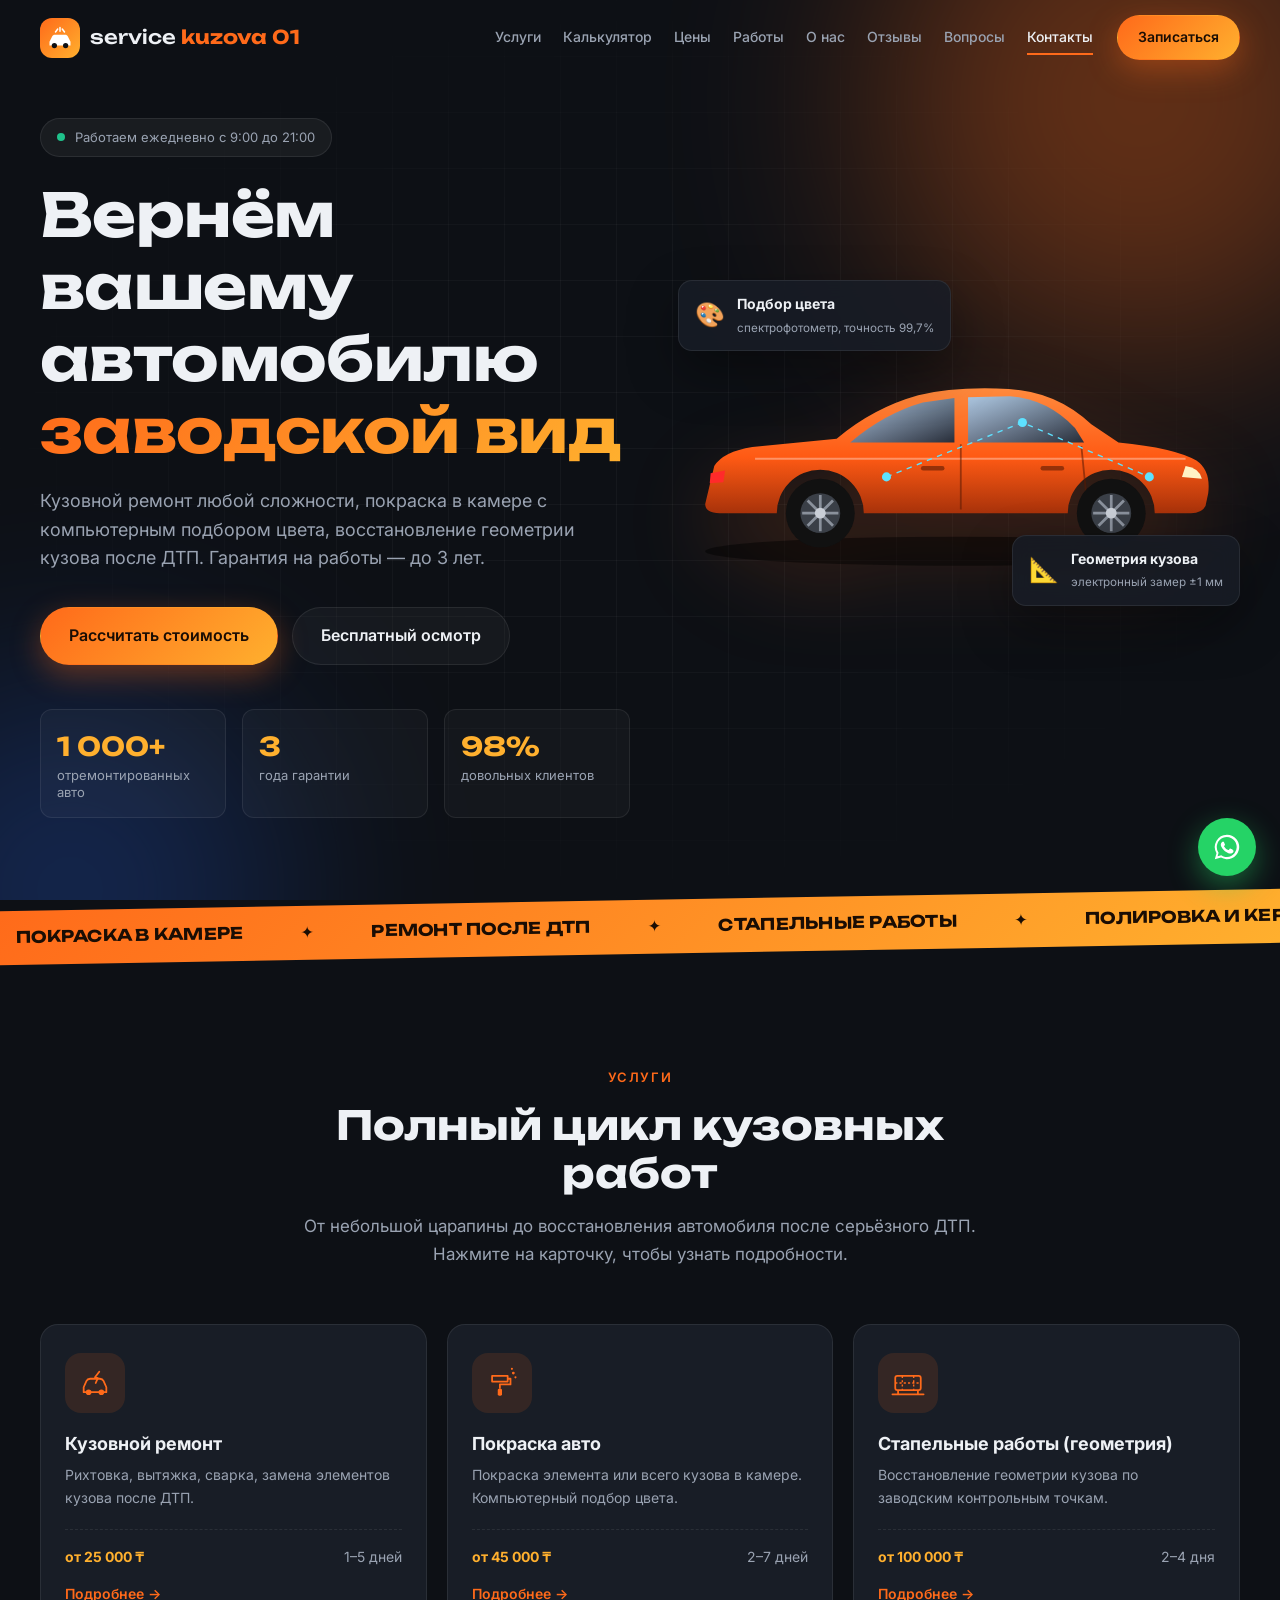
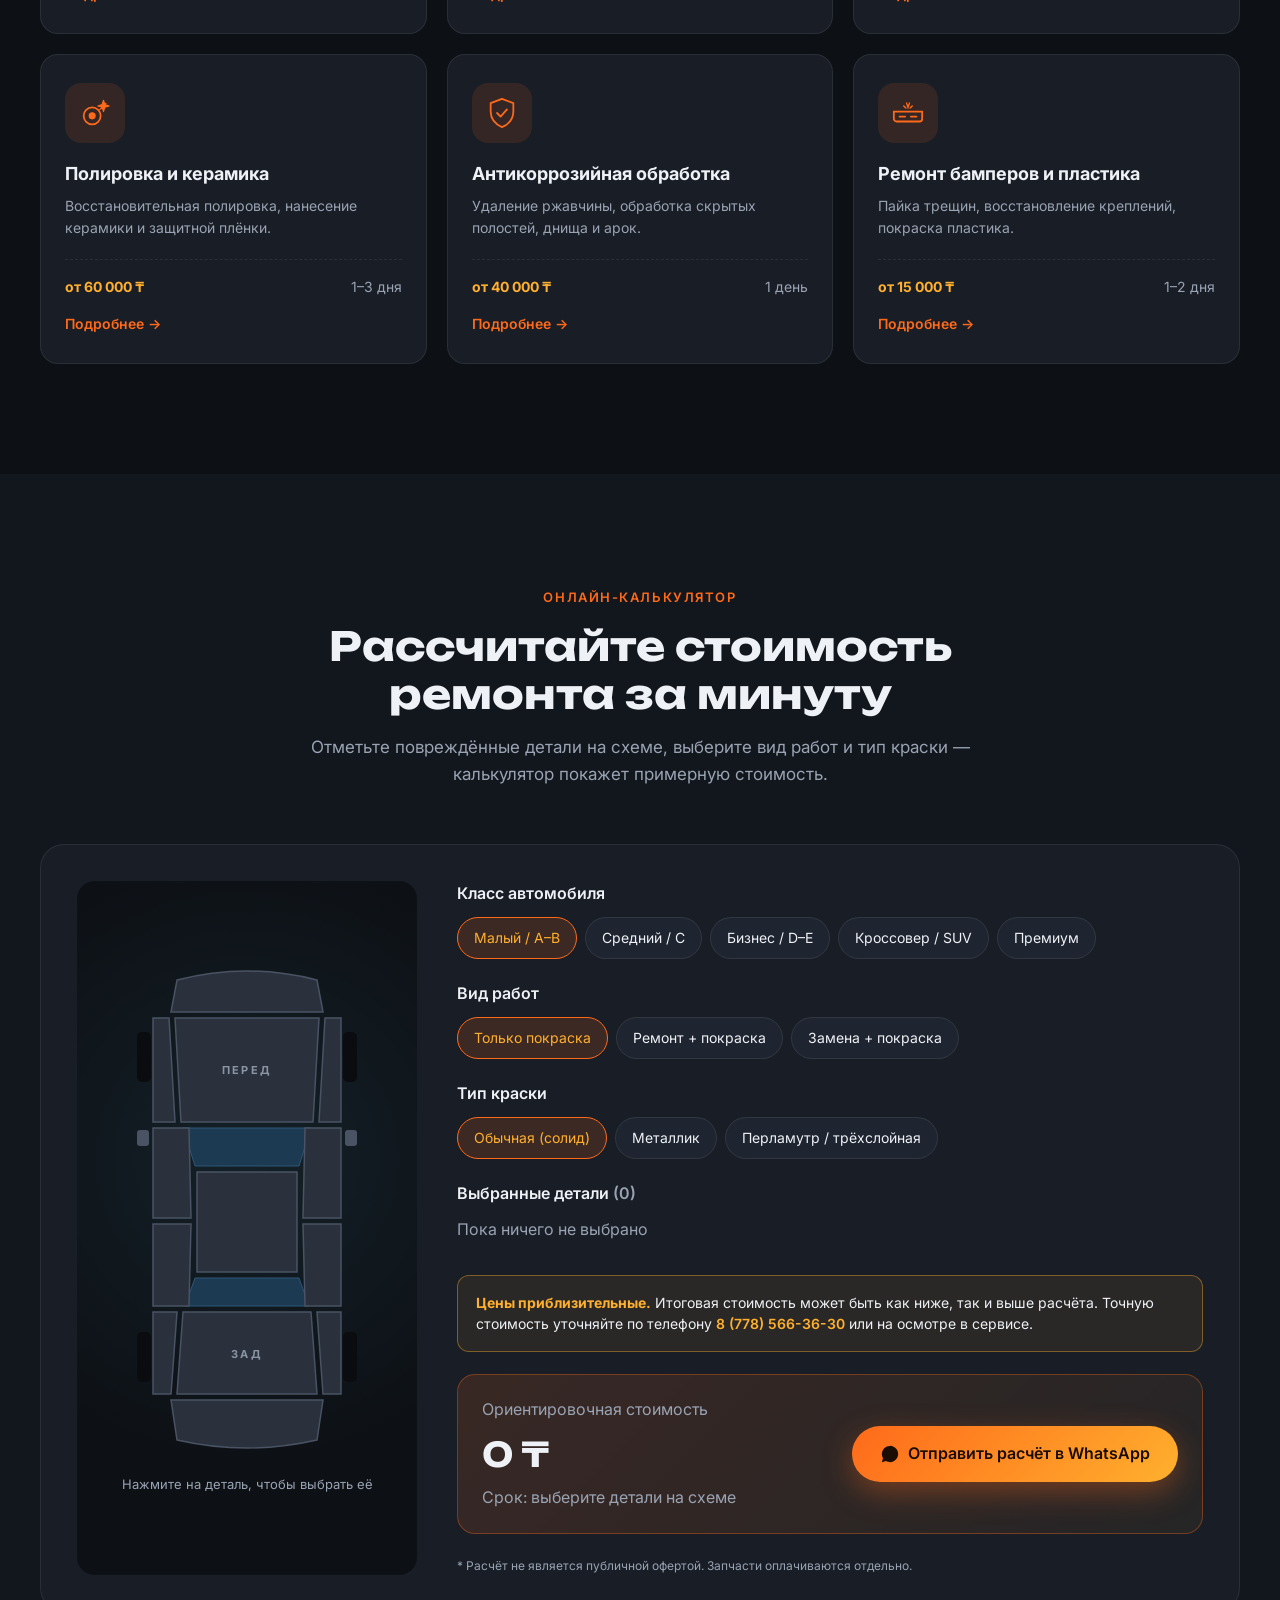
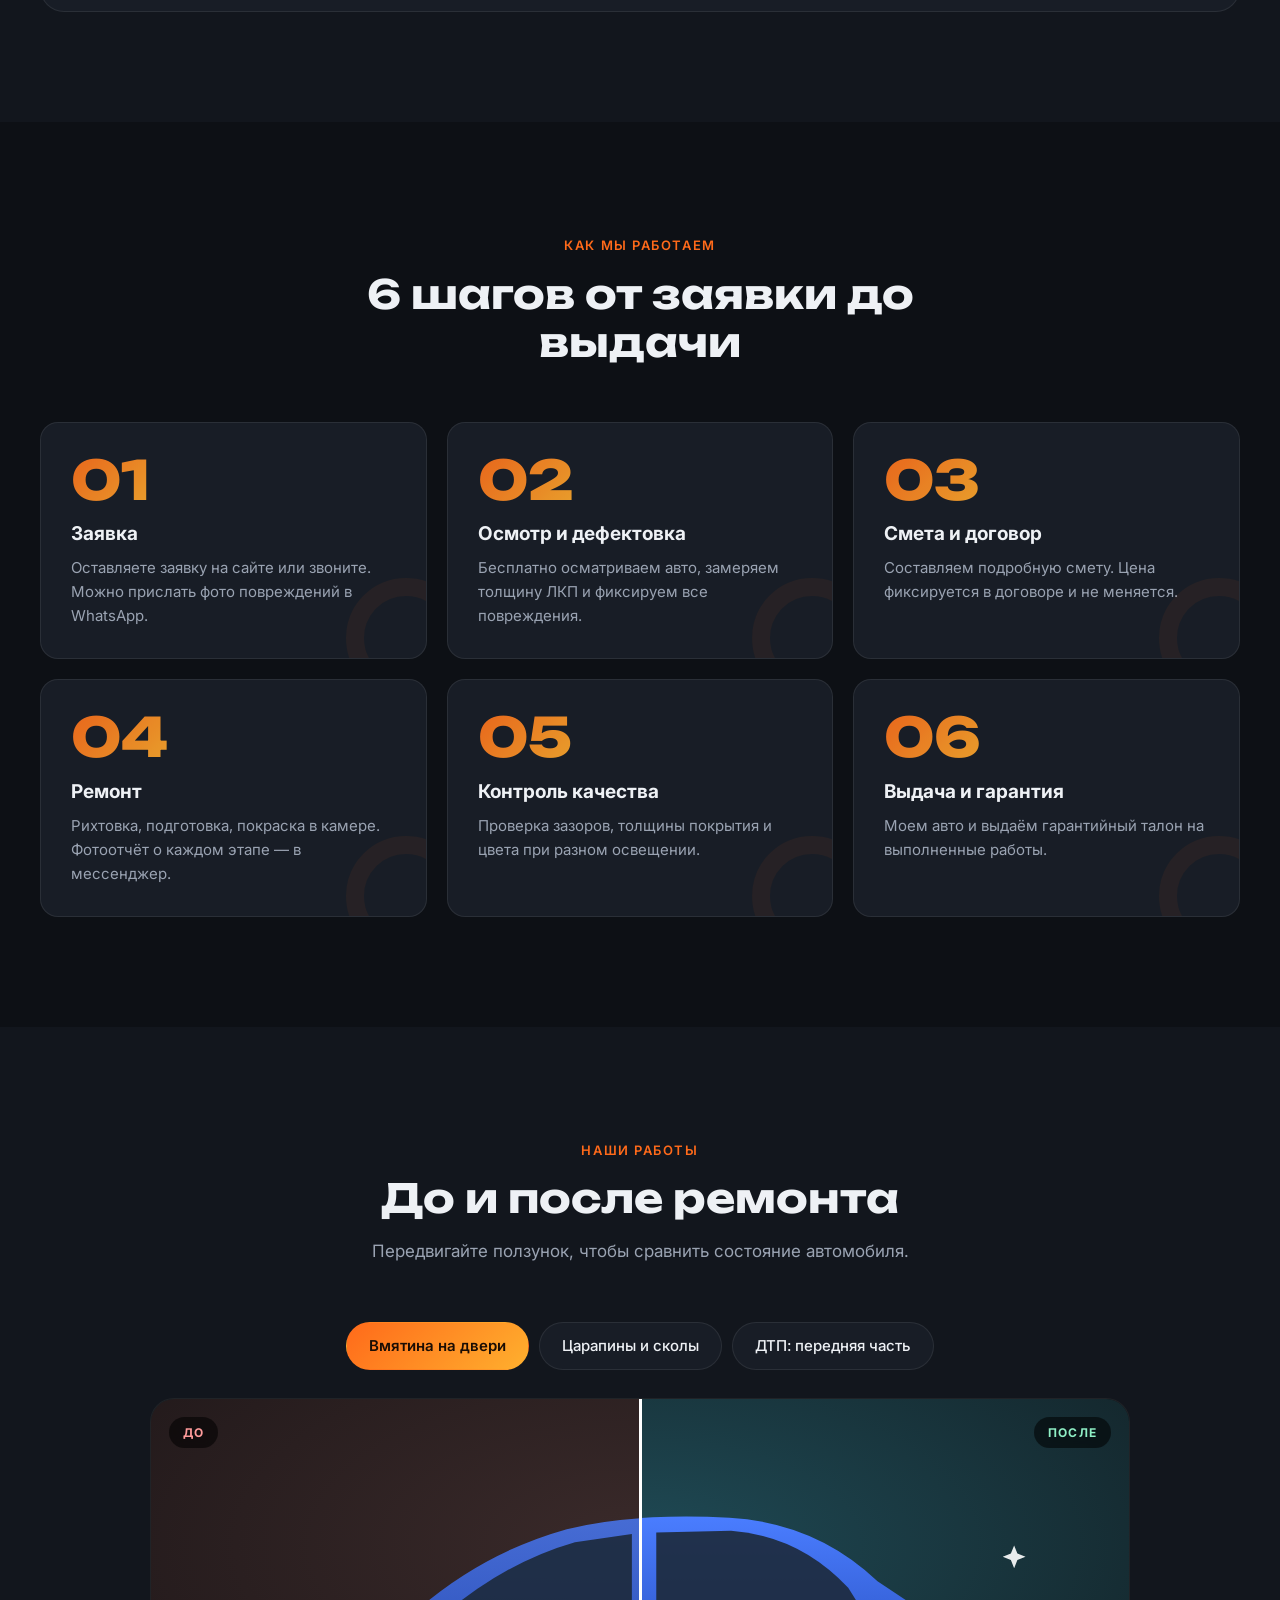
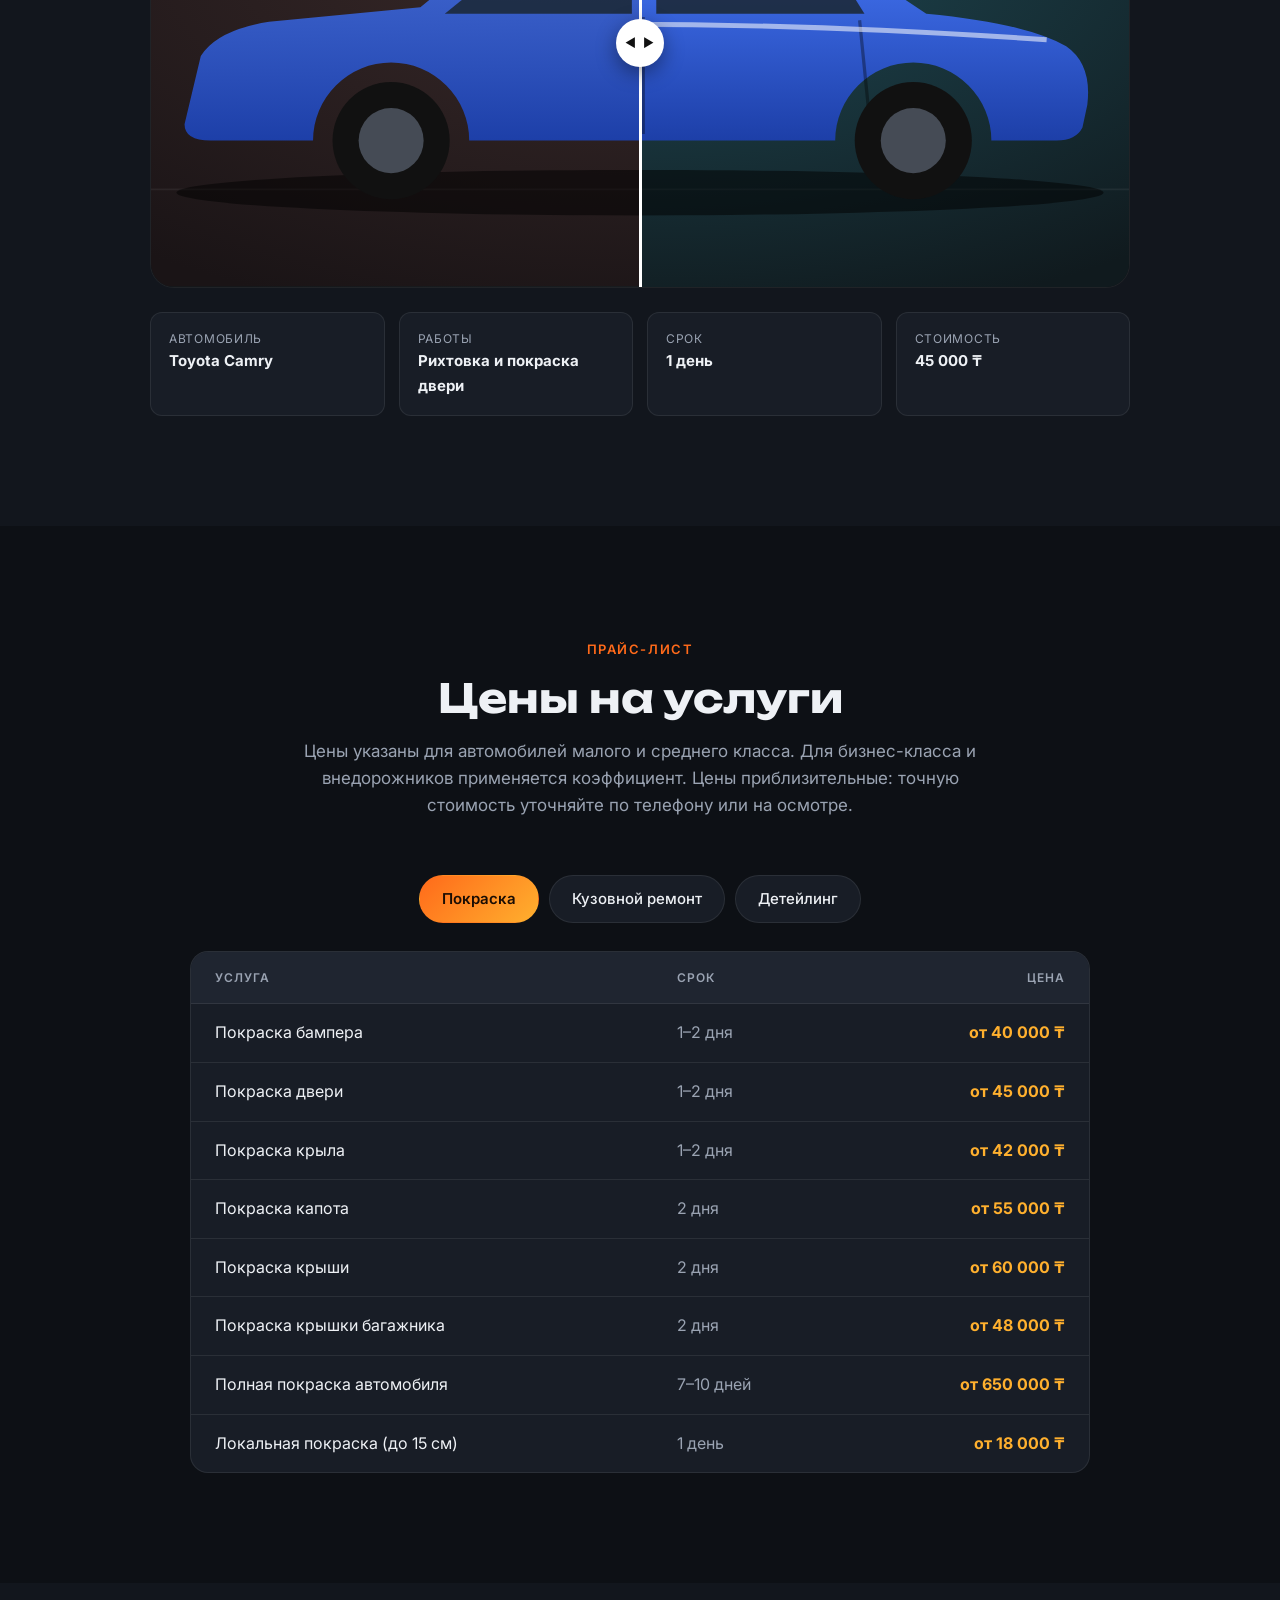
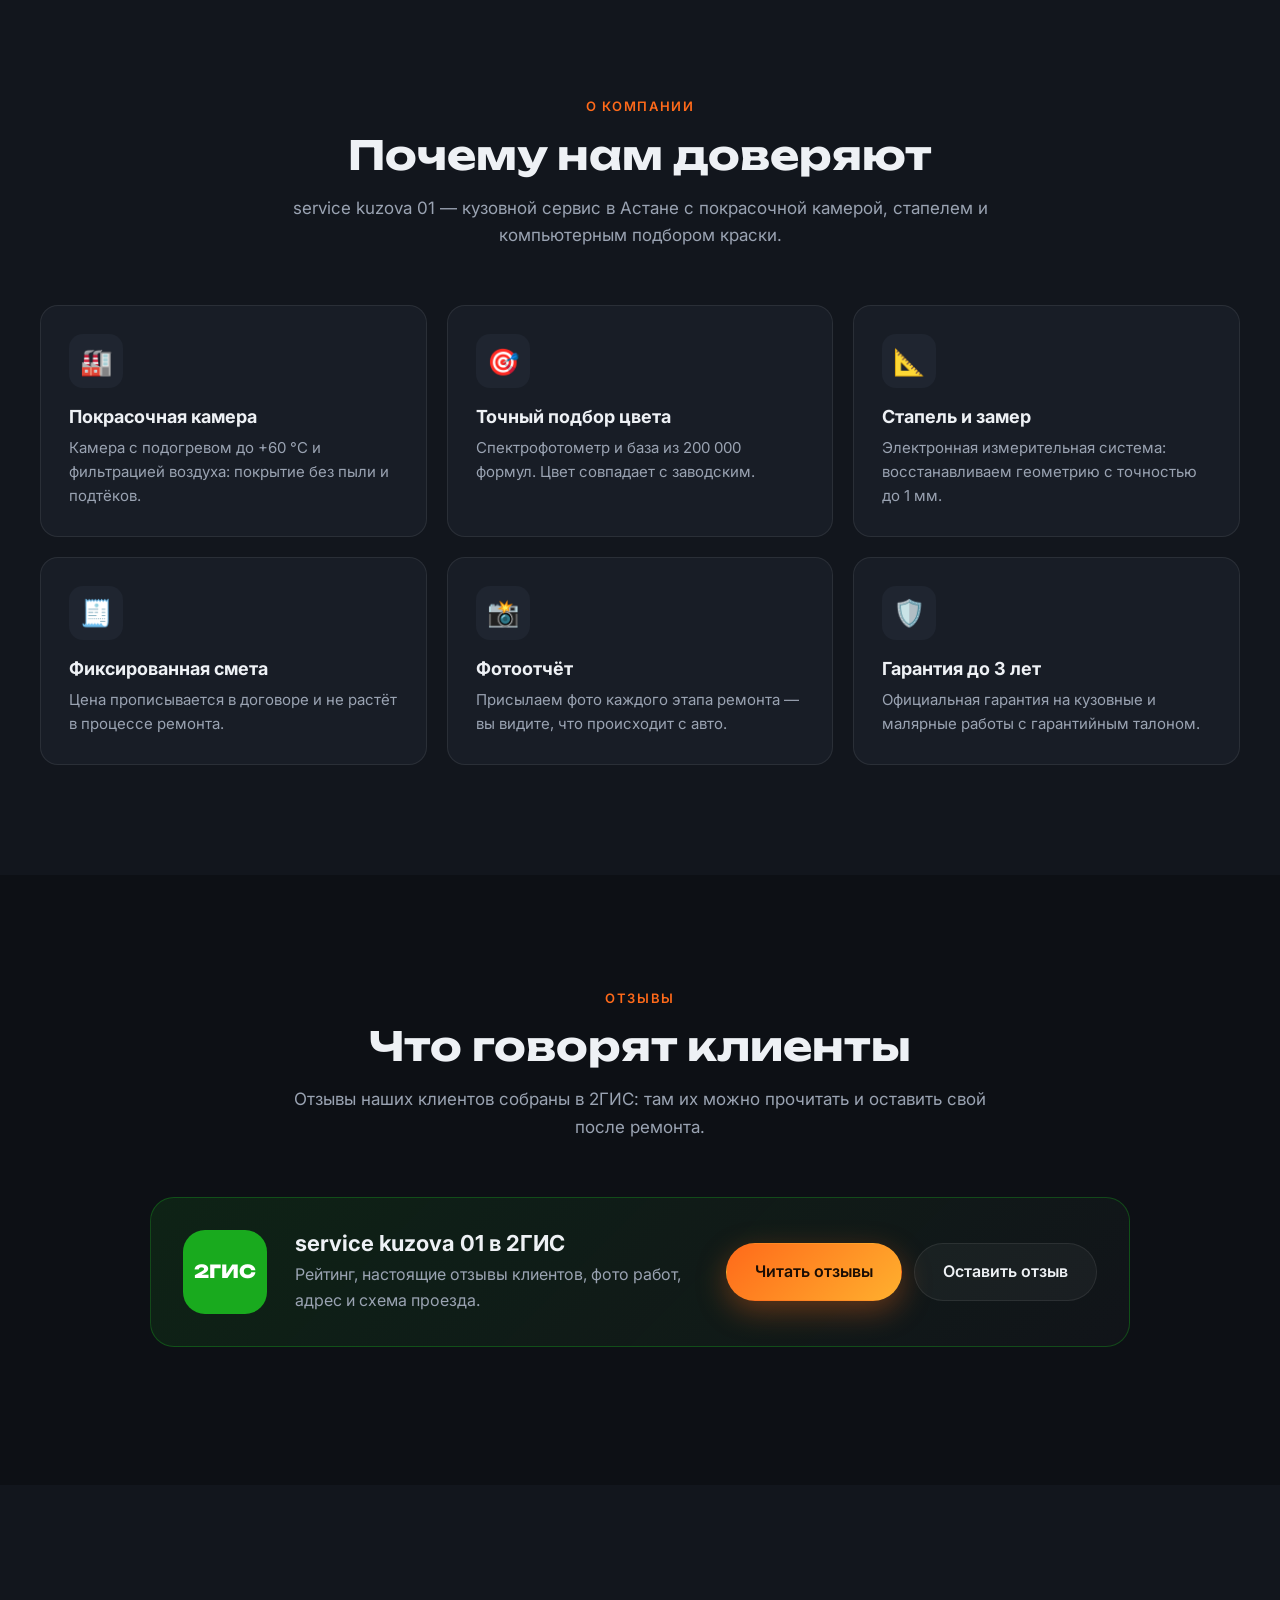
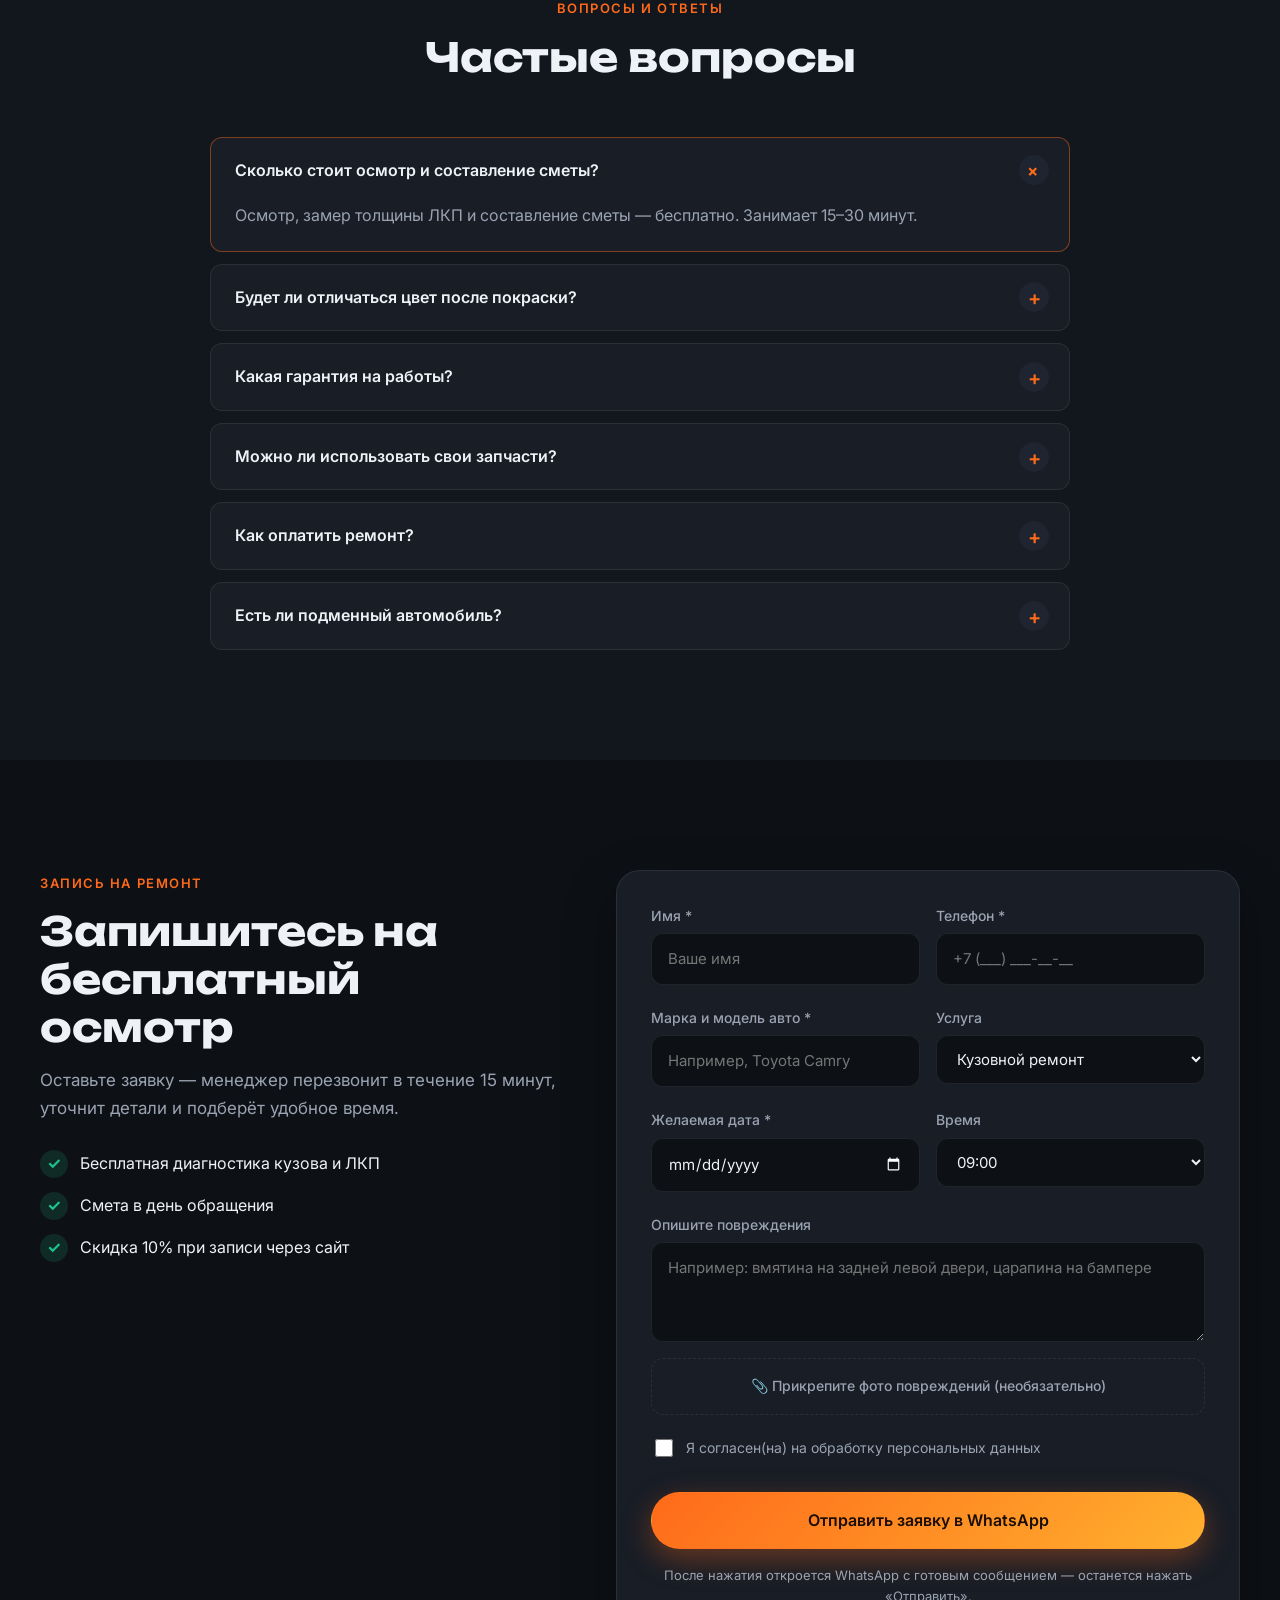
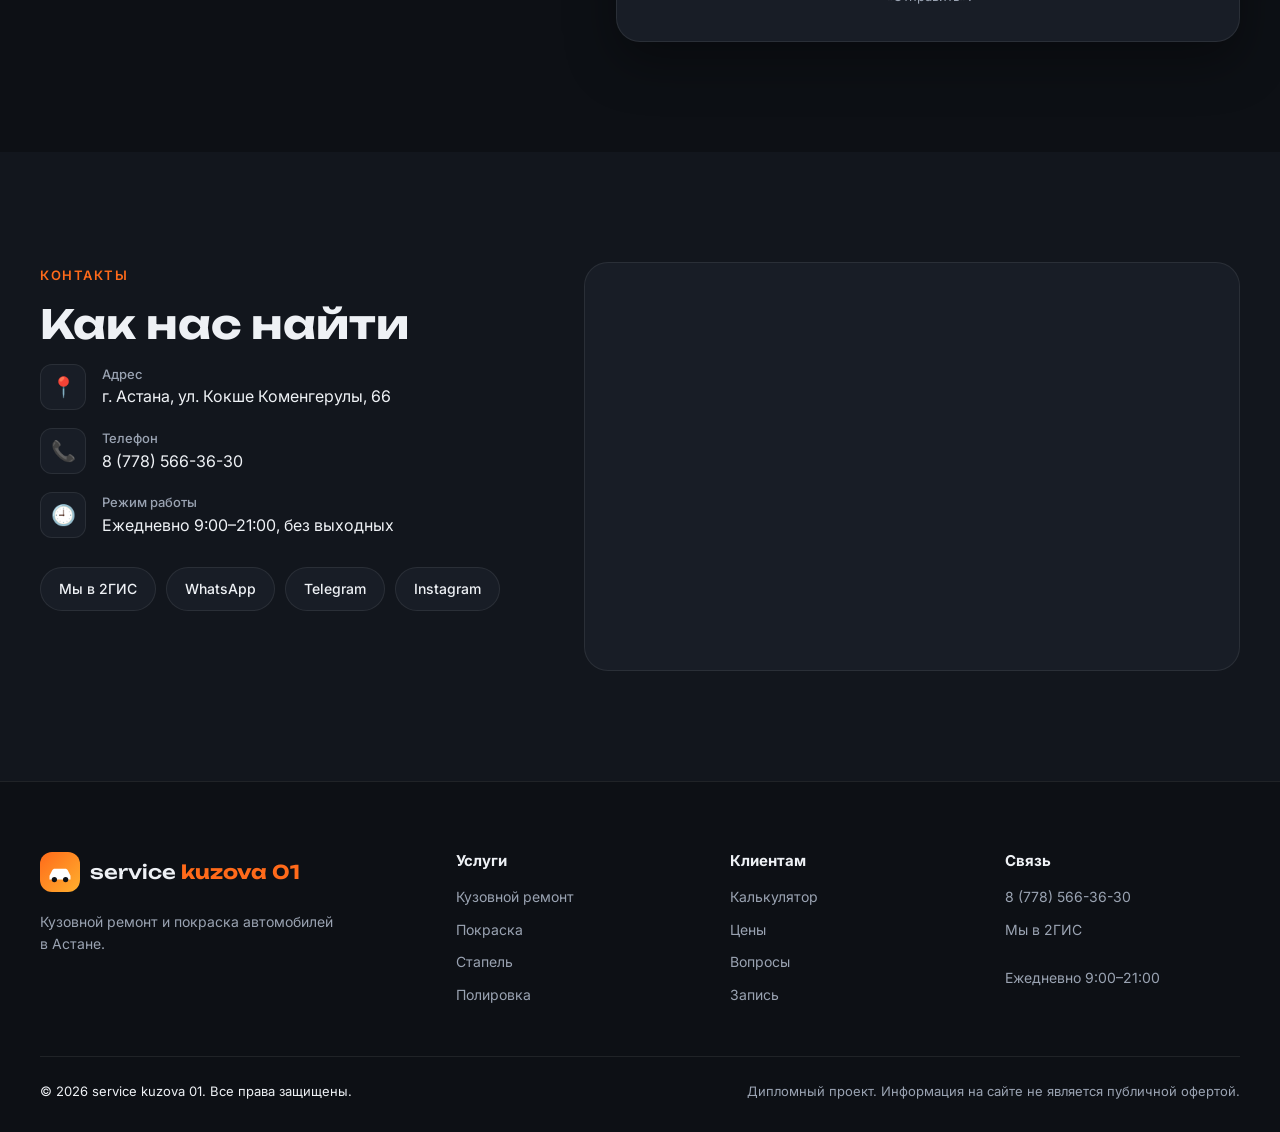
==== commit 32e6ee4a: "Поддержка настоящих фото «до/после» и скриншотов отзывов из 2ГИС Co-Authored-By: Claude Opus 5.5 <no" ====
--- a/index.html
+++ b/index.html
@@ -450,6 +450,7 @@
             <a class="btn btn--ghost" href="https://2gis.kz/astana/firm/70000001114256183" target="_blank" rel="noopener">Оставить отзыв</a>
           </div>
         </div>
+        <div class="shots" id="reviewShots" hidden></div>
       </div>
     </section>
 
--- a/css/main.css
+++ b/css/main.css
@@ -298,6 +298,12 @@
 .gis__text h3 { font-size: 22px; margin-bottom: 6px; }
 .gis__text p { color: var(--muted); }
 .gis__actions { display: flex; flex-wrap: wrap; gap: 12px; }
+.shots { display: grid; grid-template-columns: repeat(auto-fill, minmax(260px, 1fr)); gap: 16px; max-width: 980px; margin: 28px auto 0; }
+.shot { padding: 0; border: 1px solid var(--border); border-radius: var(--radius-sm); background: var(--surface); overflow: hidden; cursor: zoom-in; transition: transform .2s, border-color .2s; }
+.shot:hover { transform: translateY(-3px); border-color: rgba(25,170,30,.6); }
+.shot img { width: 100%; height: auto; display: block; }
+.shot__full { width: 100%; height: auto; border-radius: var(--radius-sm); }
+.ba__photo { width: 100%; height: 100%; object-fit: cover; display: block; }
 
 /* ---------- FAQ ---------- */
 .faq { display: flex; flex-direction: column; gap: 12px; }
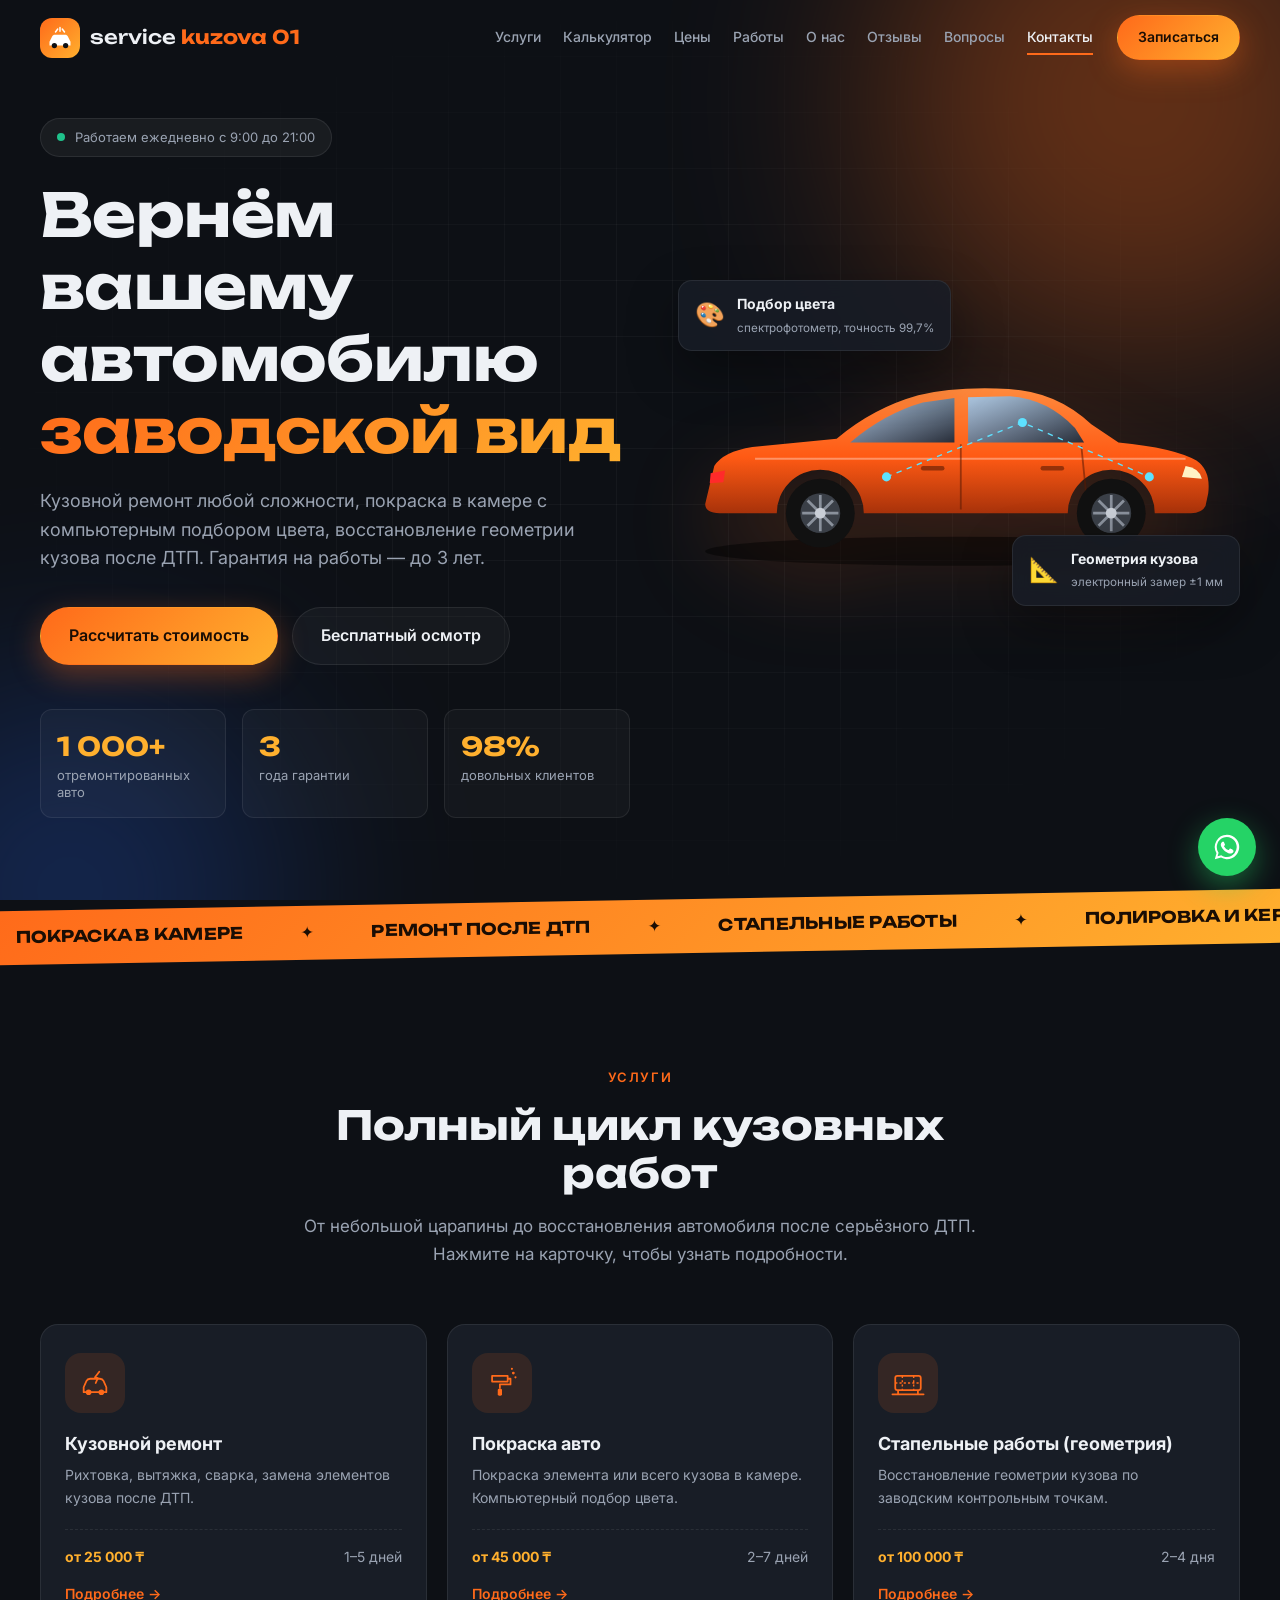
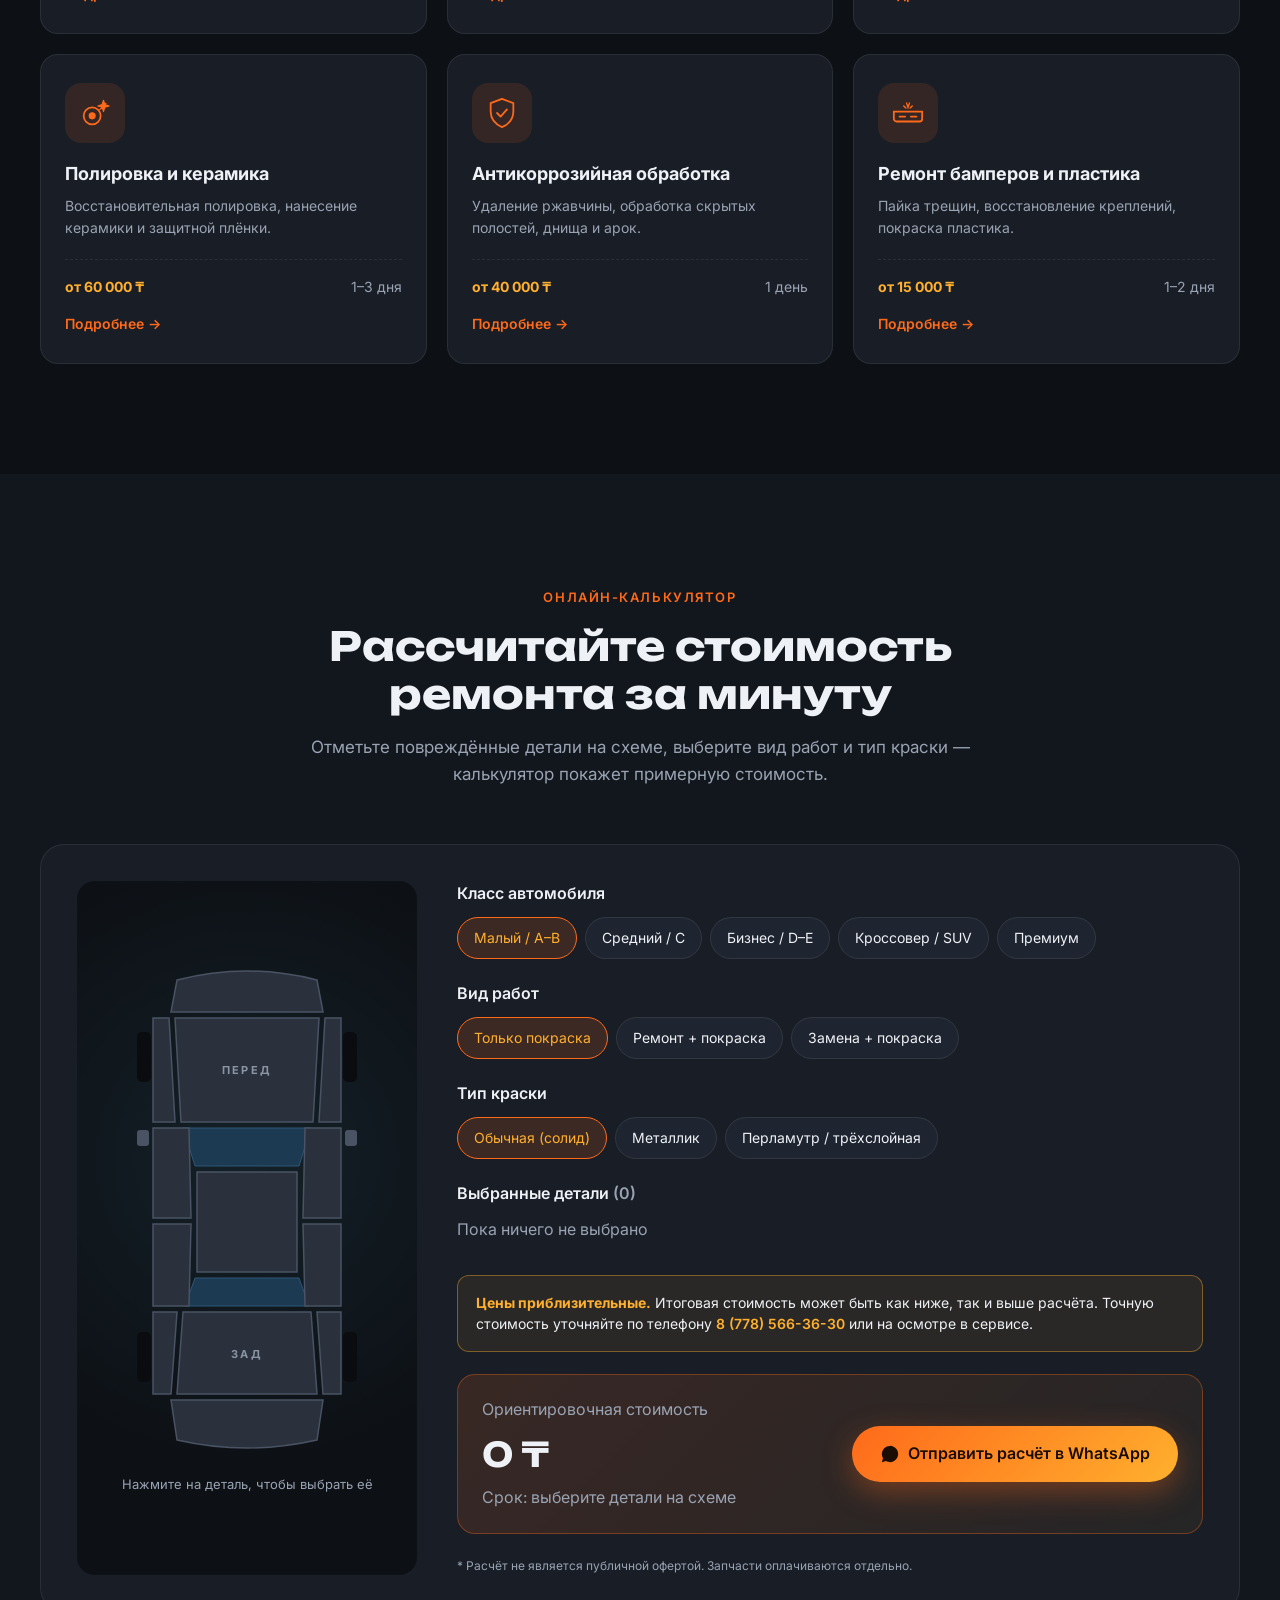
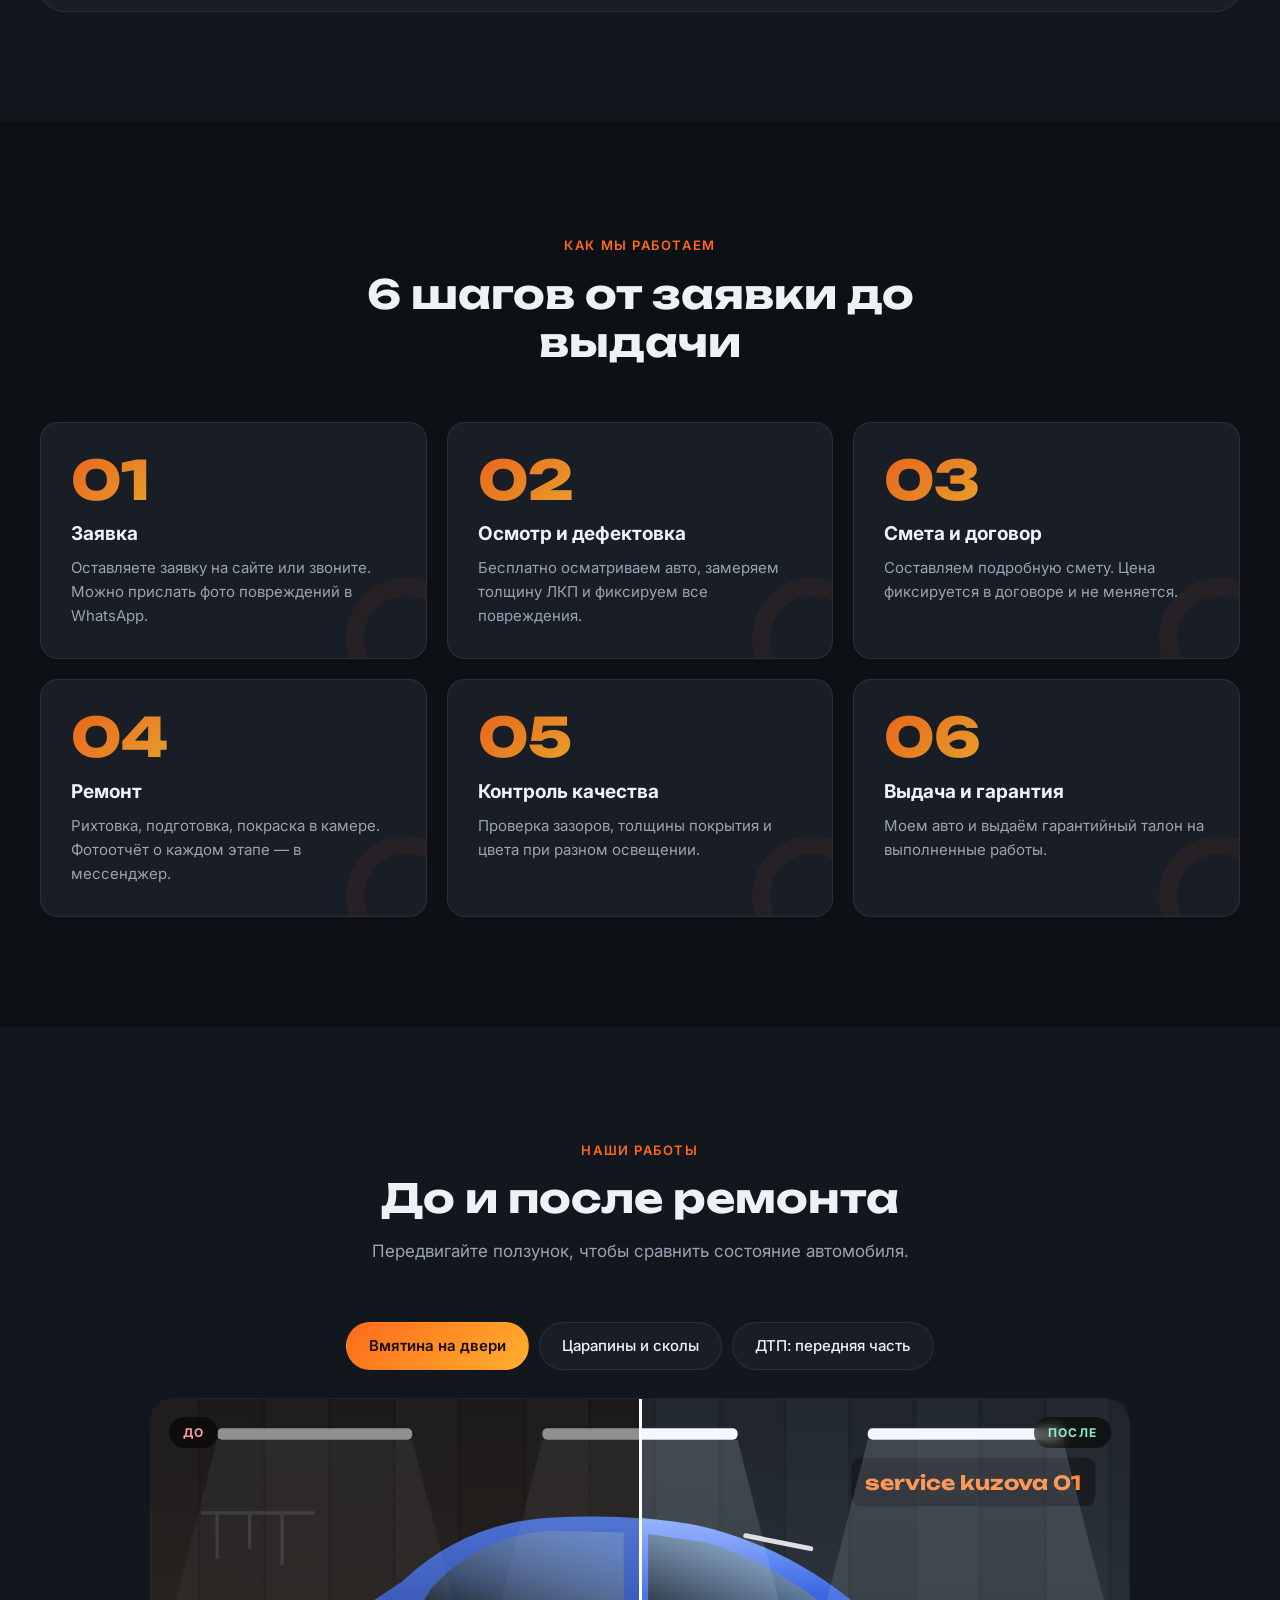
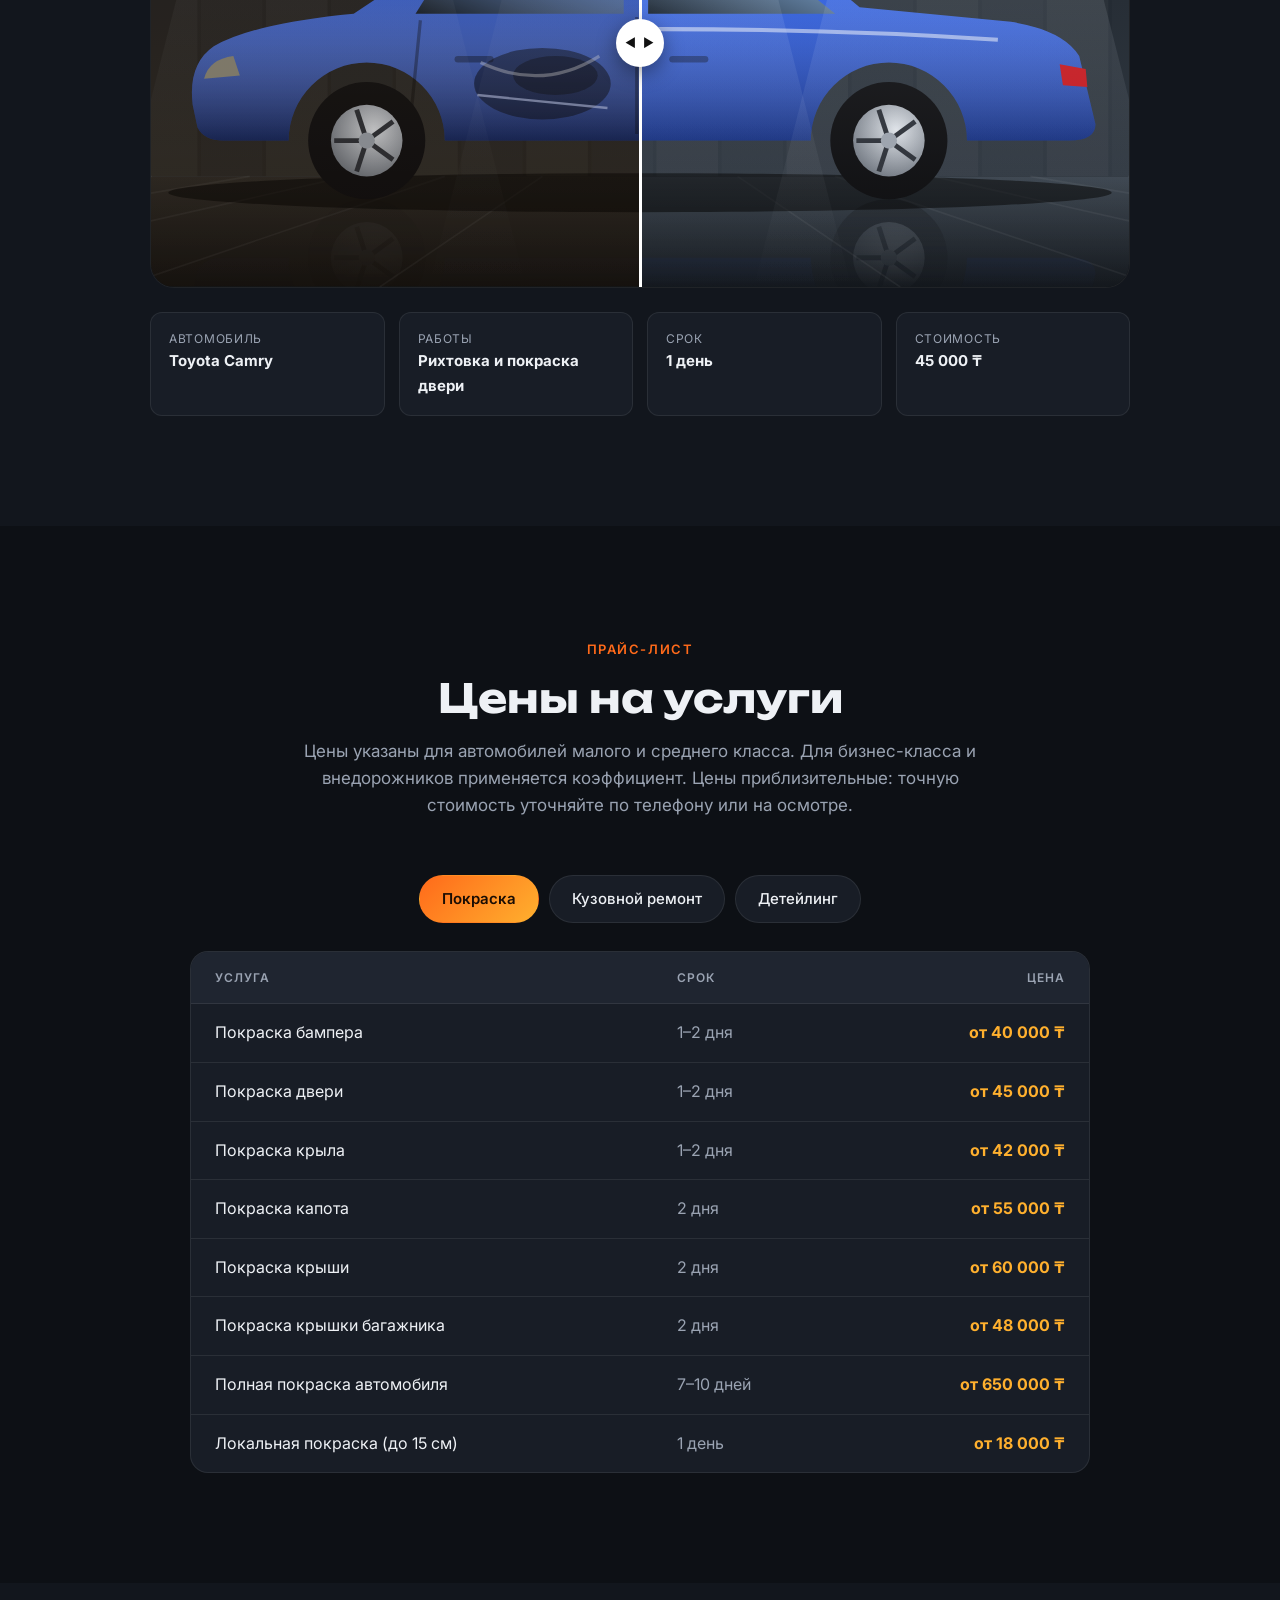
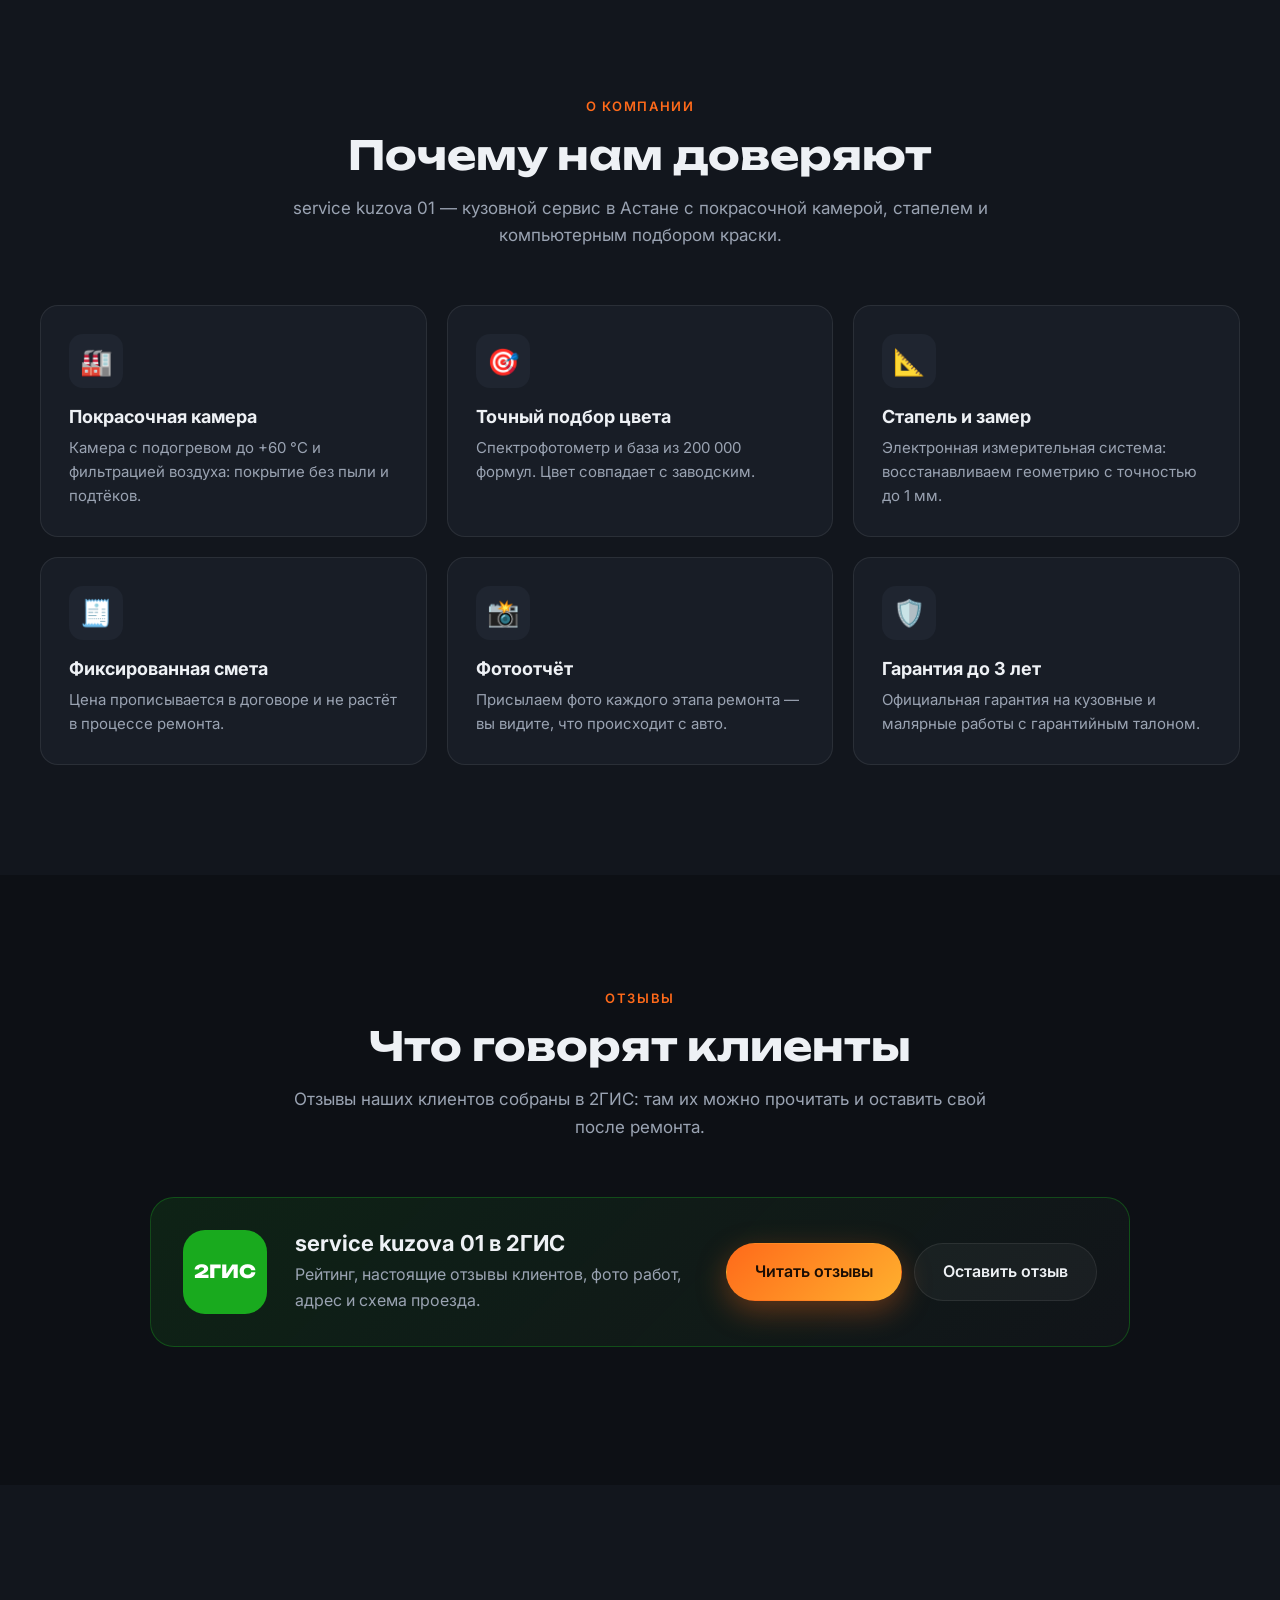
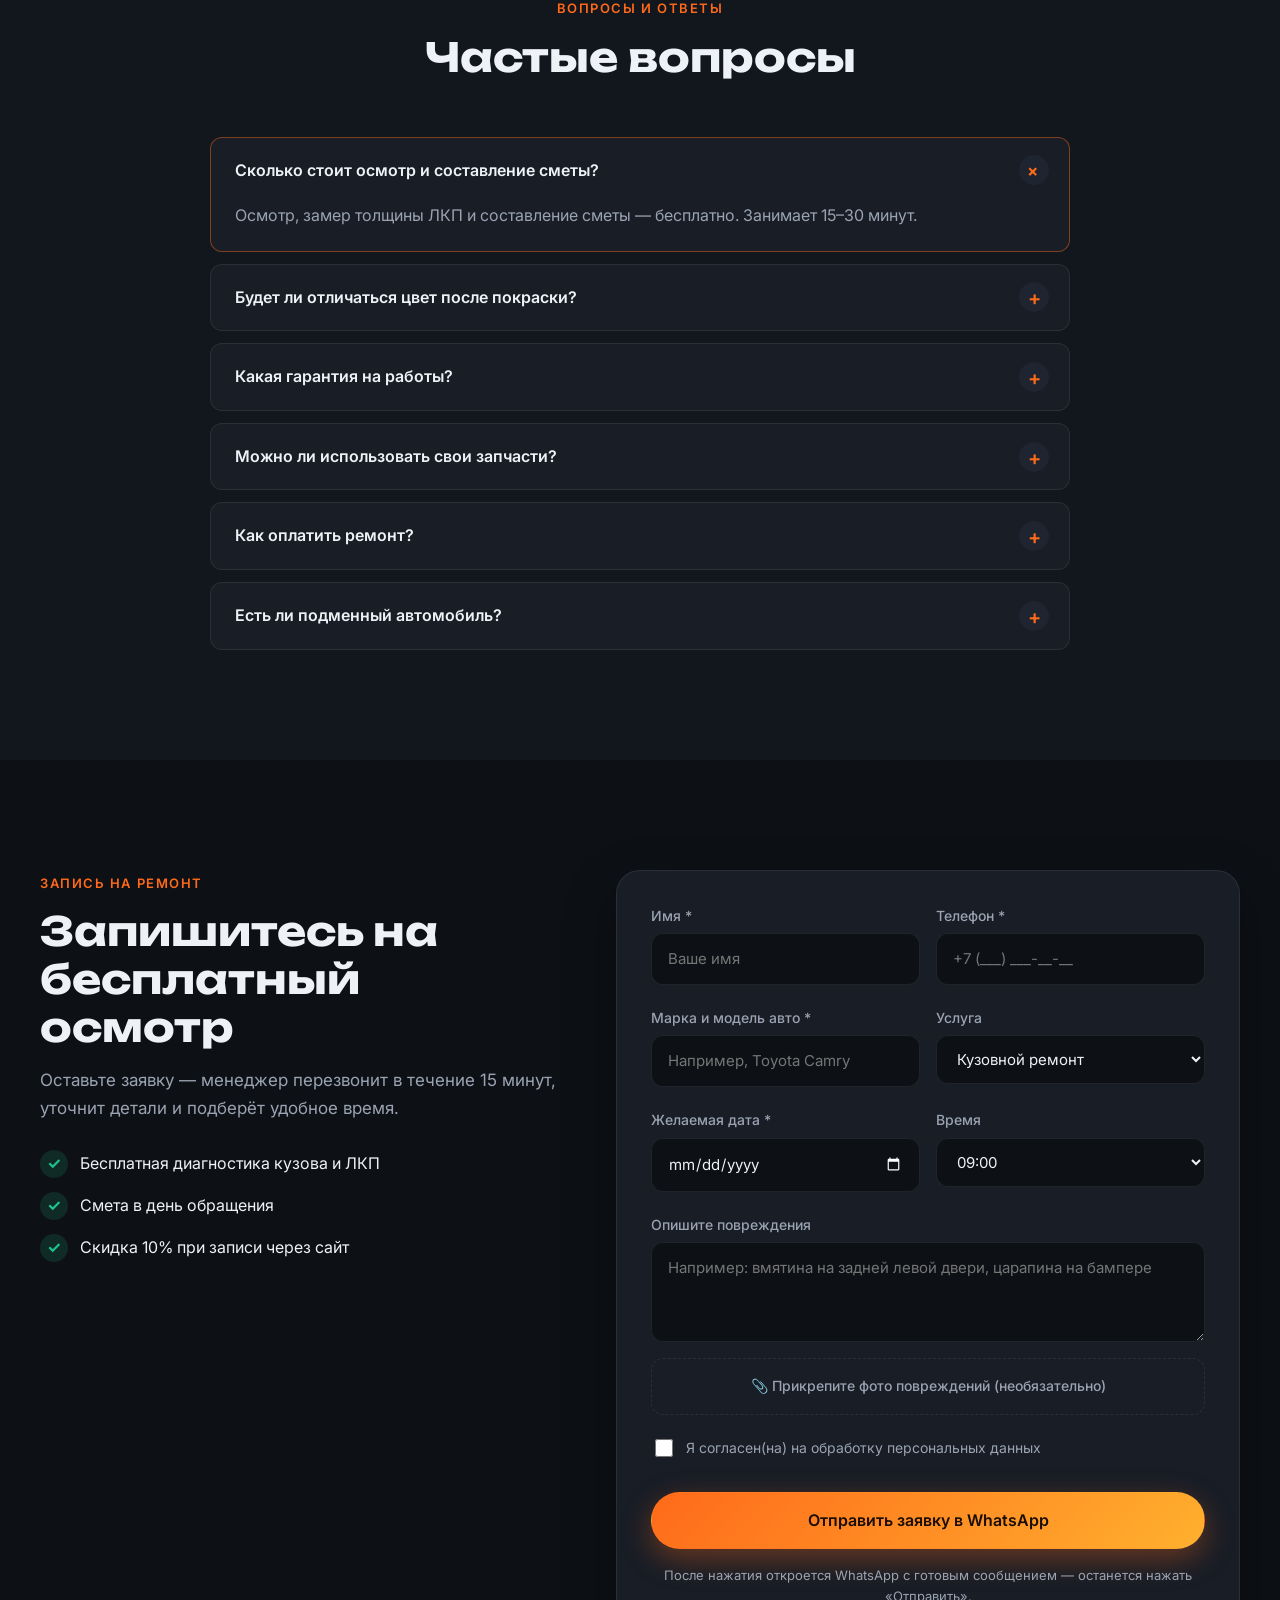
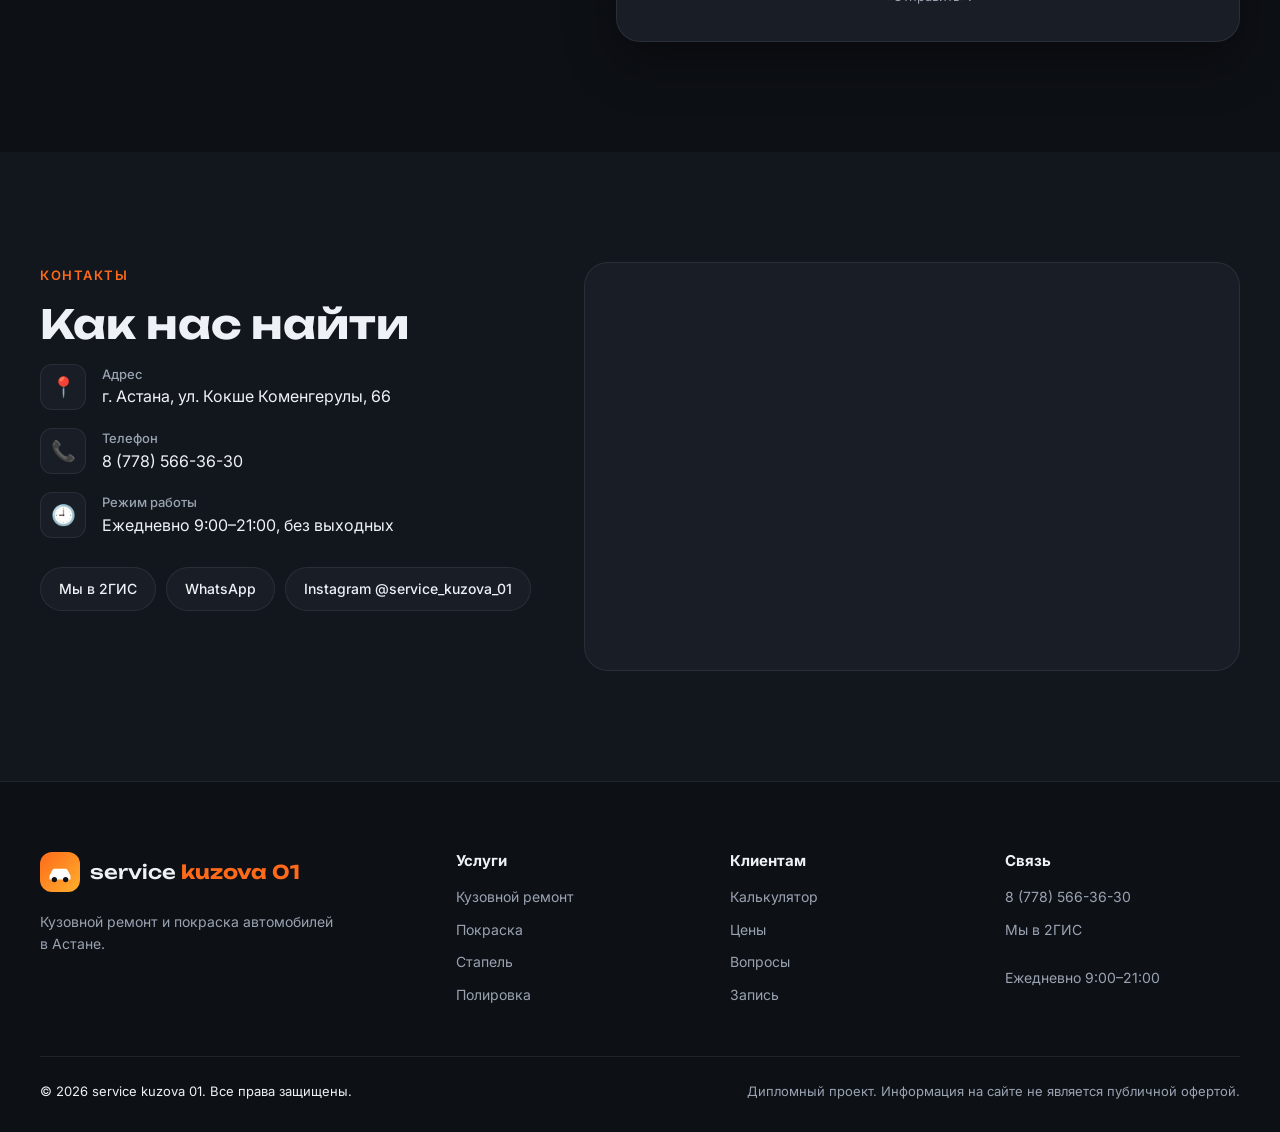
==== commit 22282b7d: "Instagram @service_kuzova_01, без Telegram; сцены «до/после» в мастерской Co-Authored-By: Claude Opu" ====
--- a/index.html
+++ b/index.html
@@ -565,8 +565,7 @@
           <div class="socials">
             <a href="https://2gis.kz/astana/firm/70000001114256183" target="_blank" rel="noopener" class="social">Мы в 2ГИС</a>
             <a href="https://wa.me/77785663630" target="_blank" rel="noopener" class="social">WhatsApp</a>
-            <a href="https://t.me/" target="_blank" rel="noopener" class="social">Telegram</a>
-            <a href="https://instagram.com/" target="_blank" rel="noopener" class="social">Instagram</a>
+            <a href="https://www.instagram.com/service_kuzova_01/" target="_blank" rel="noopener" class="social">Instagram @service_kuzova_01</a>
           </div>
         </div>
         <div class="contacts__map reveal">
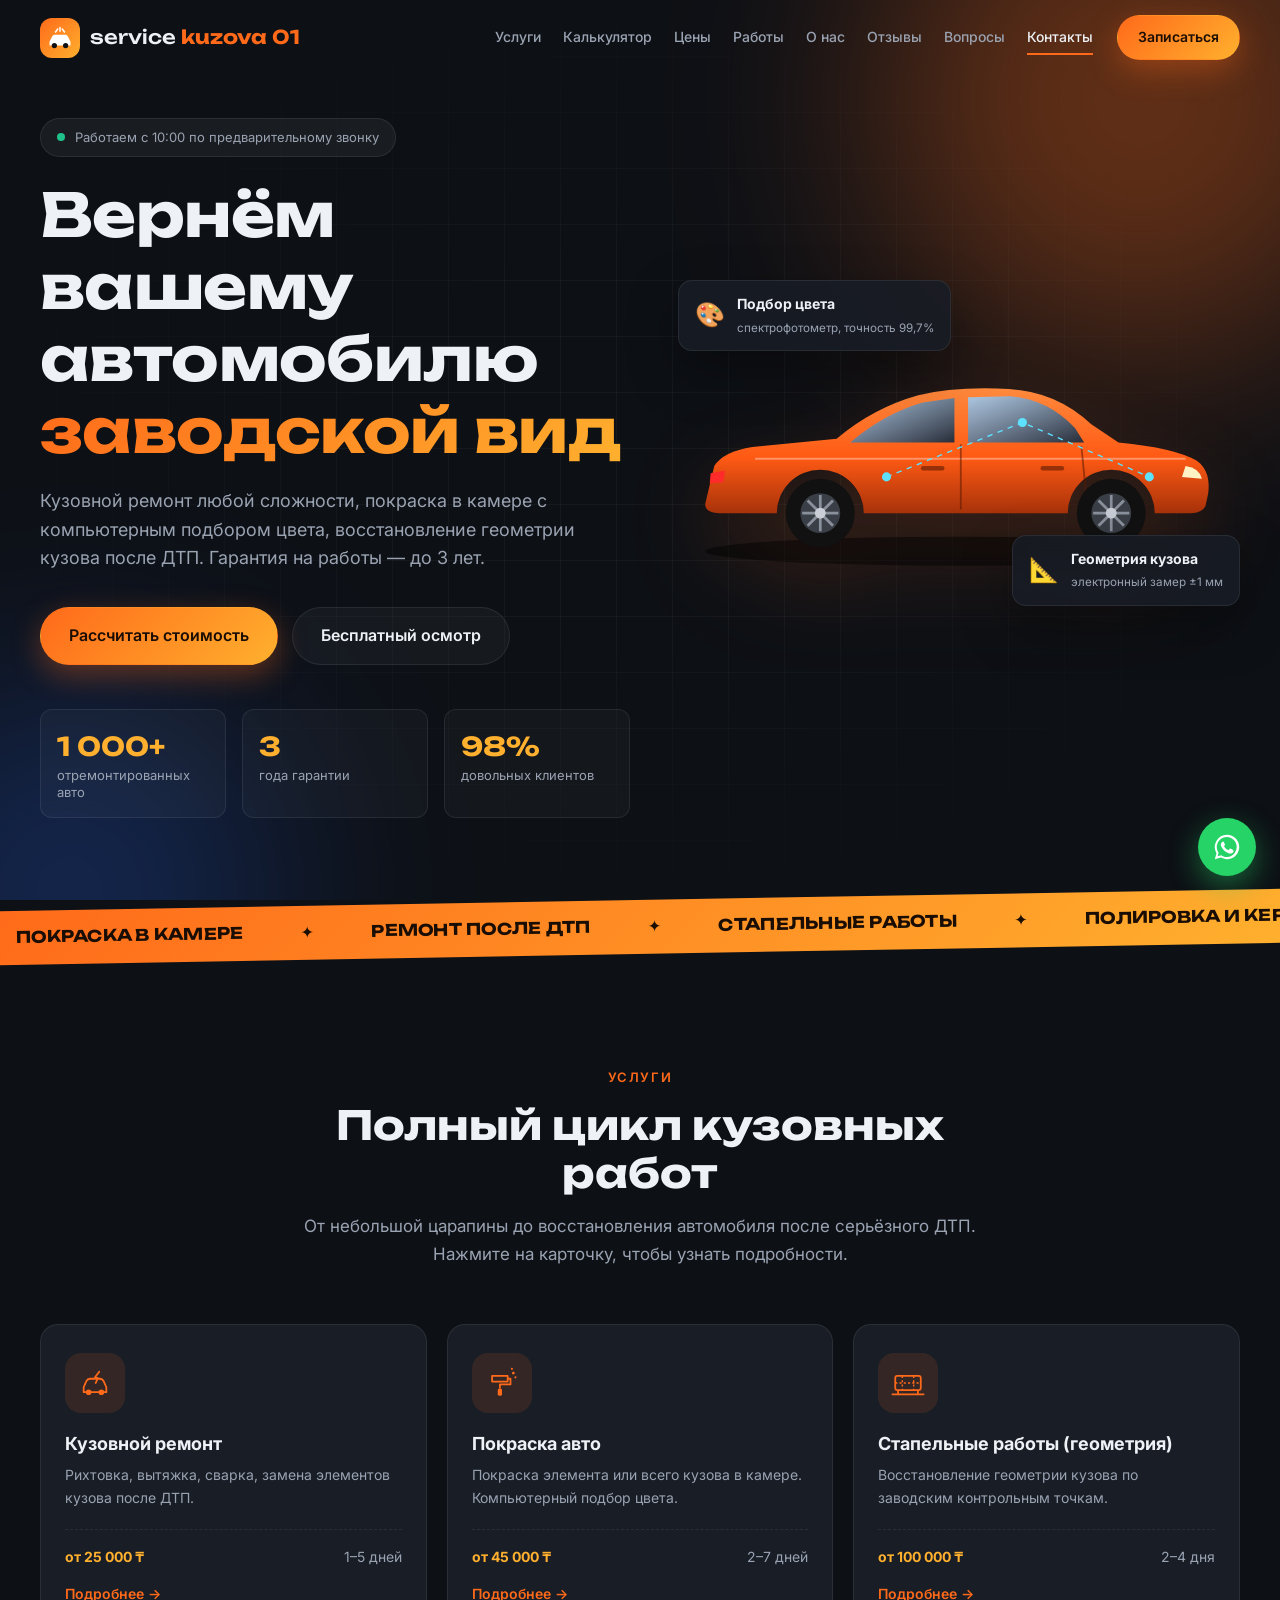
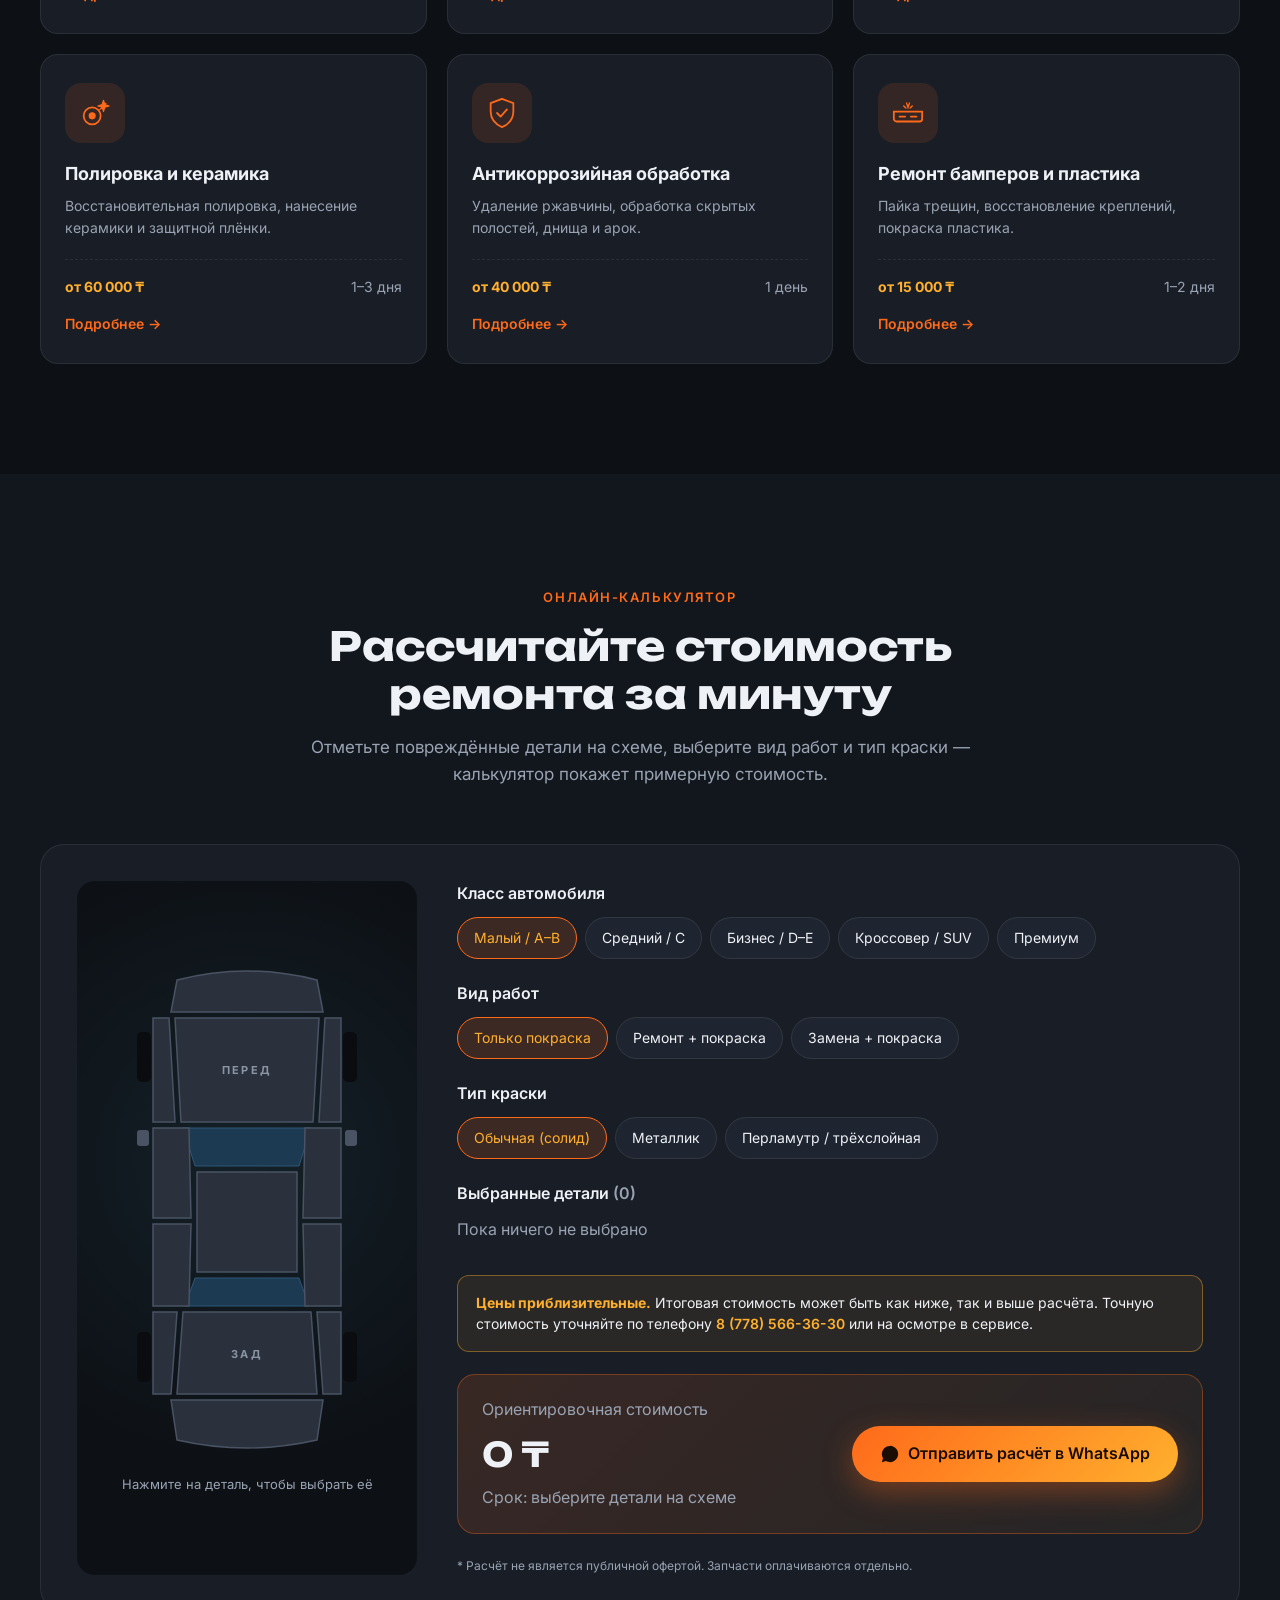
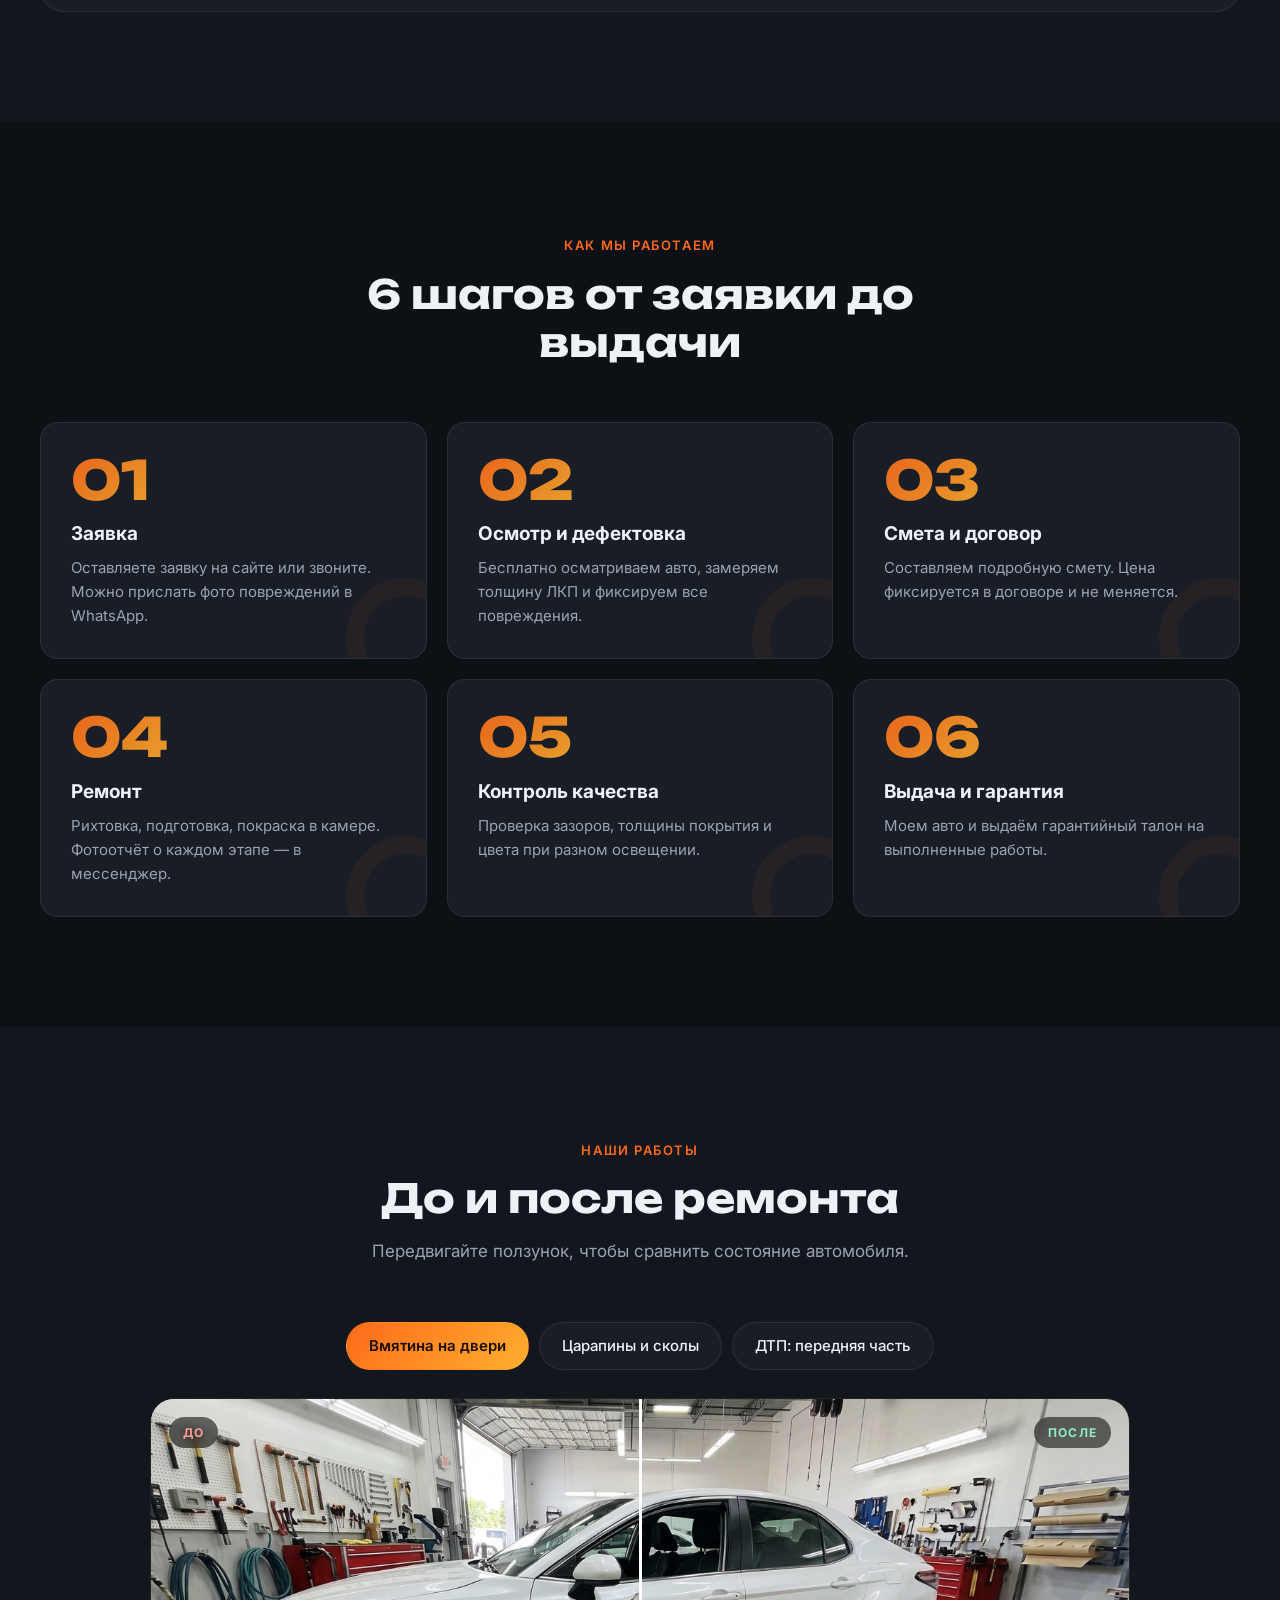
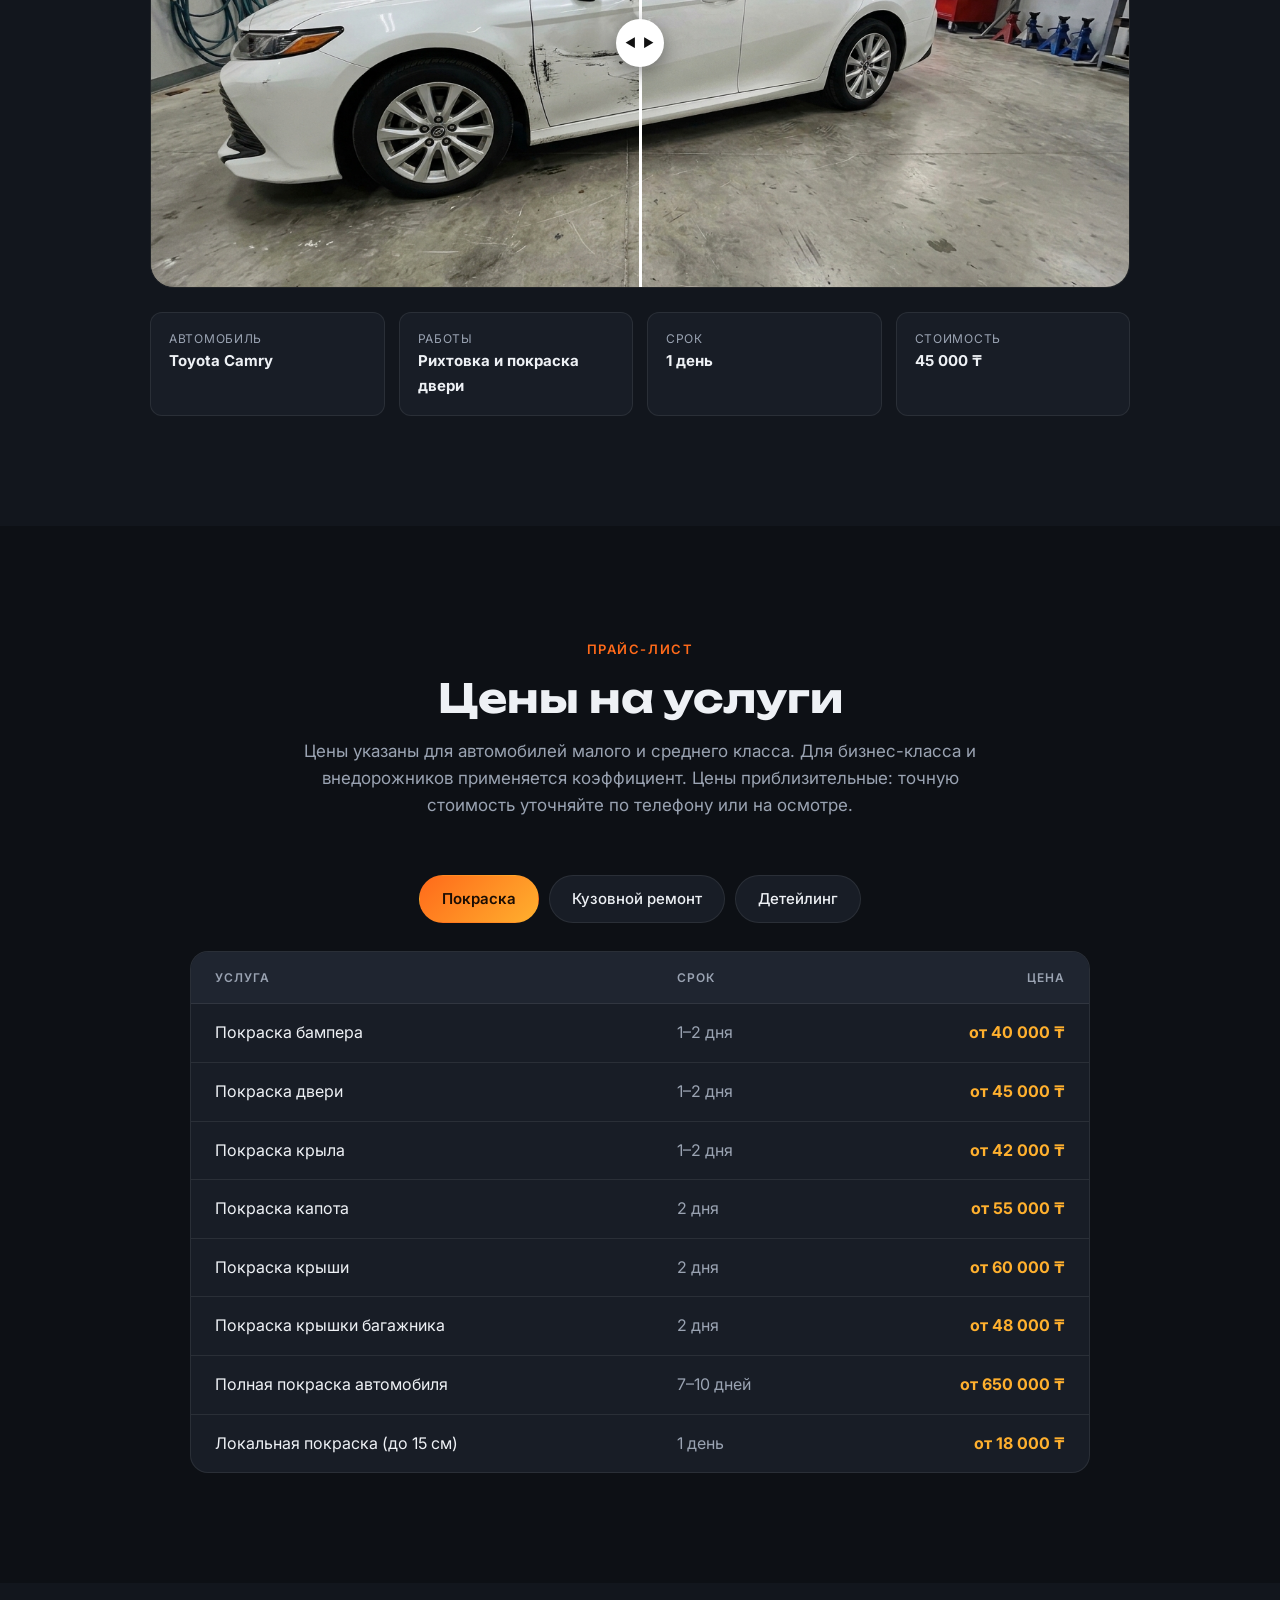
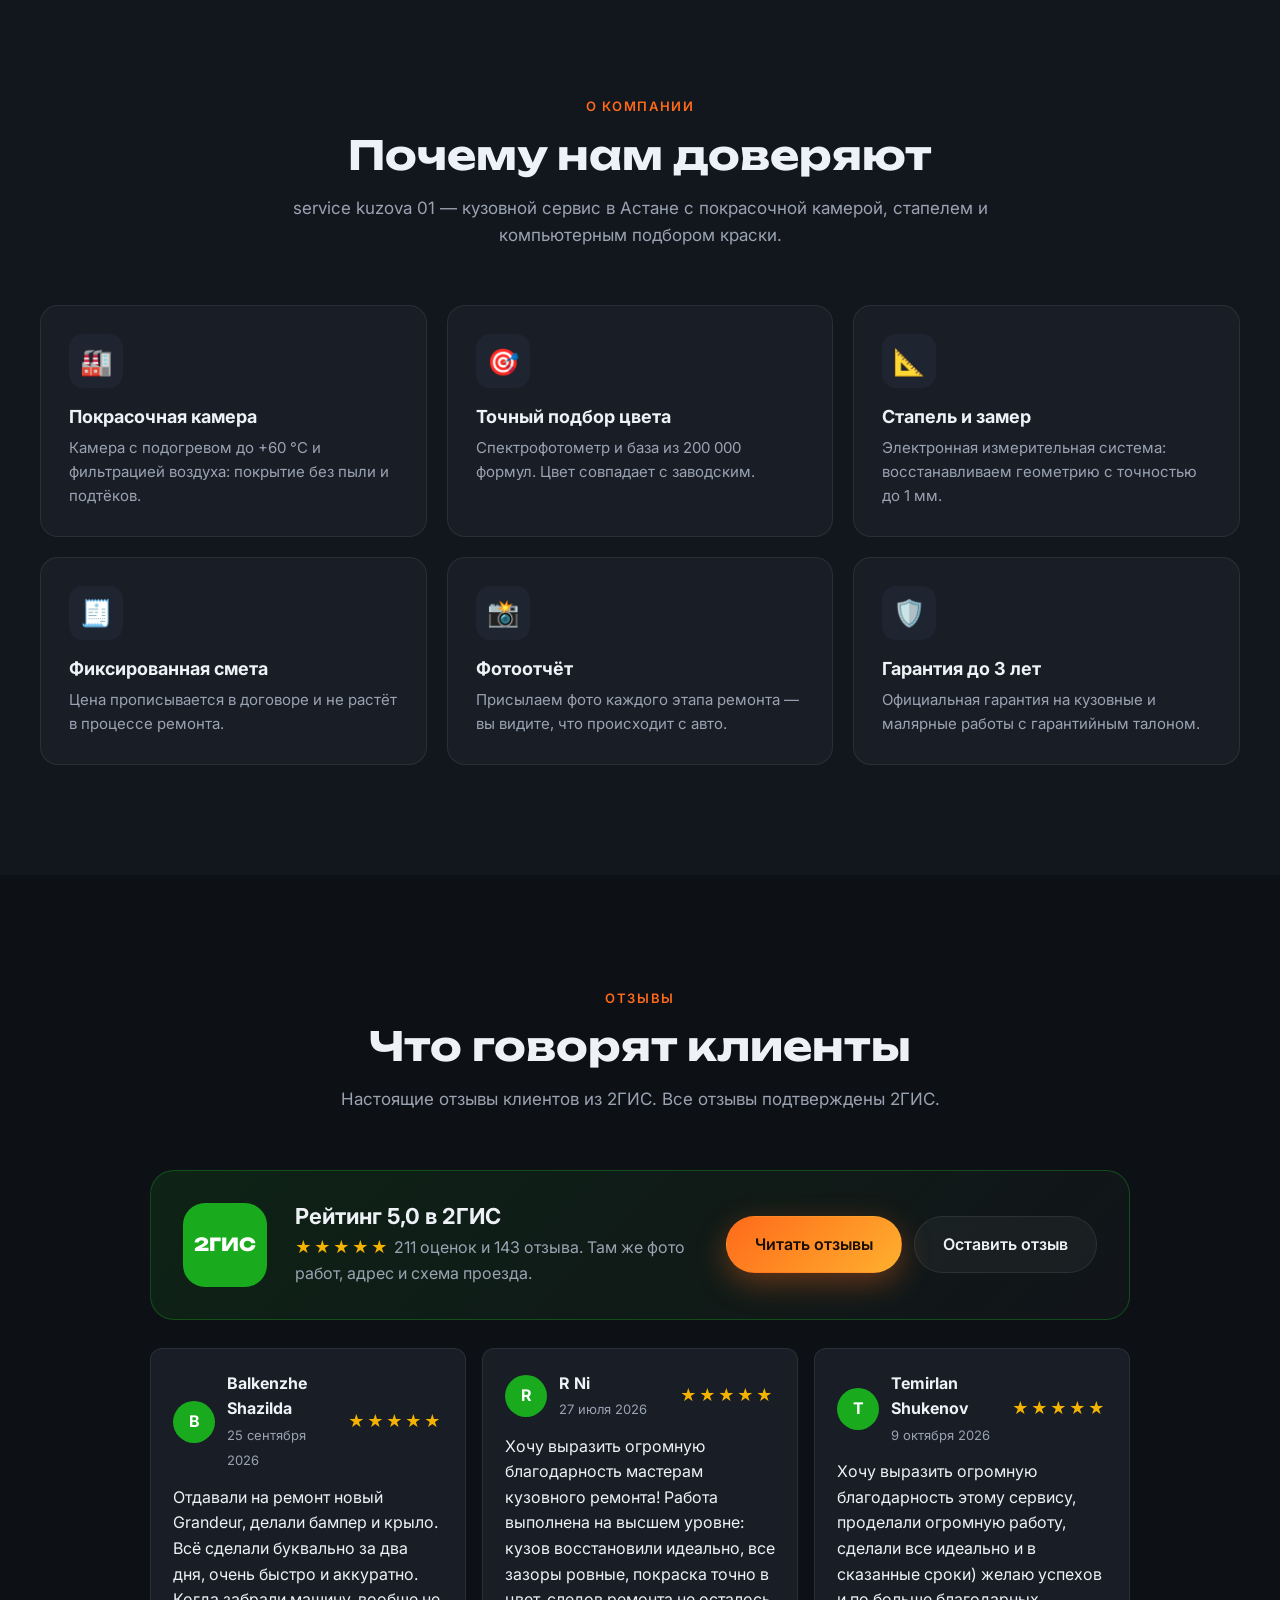
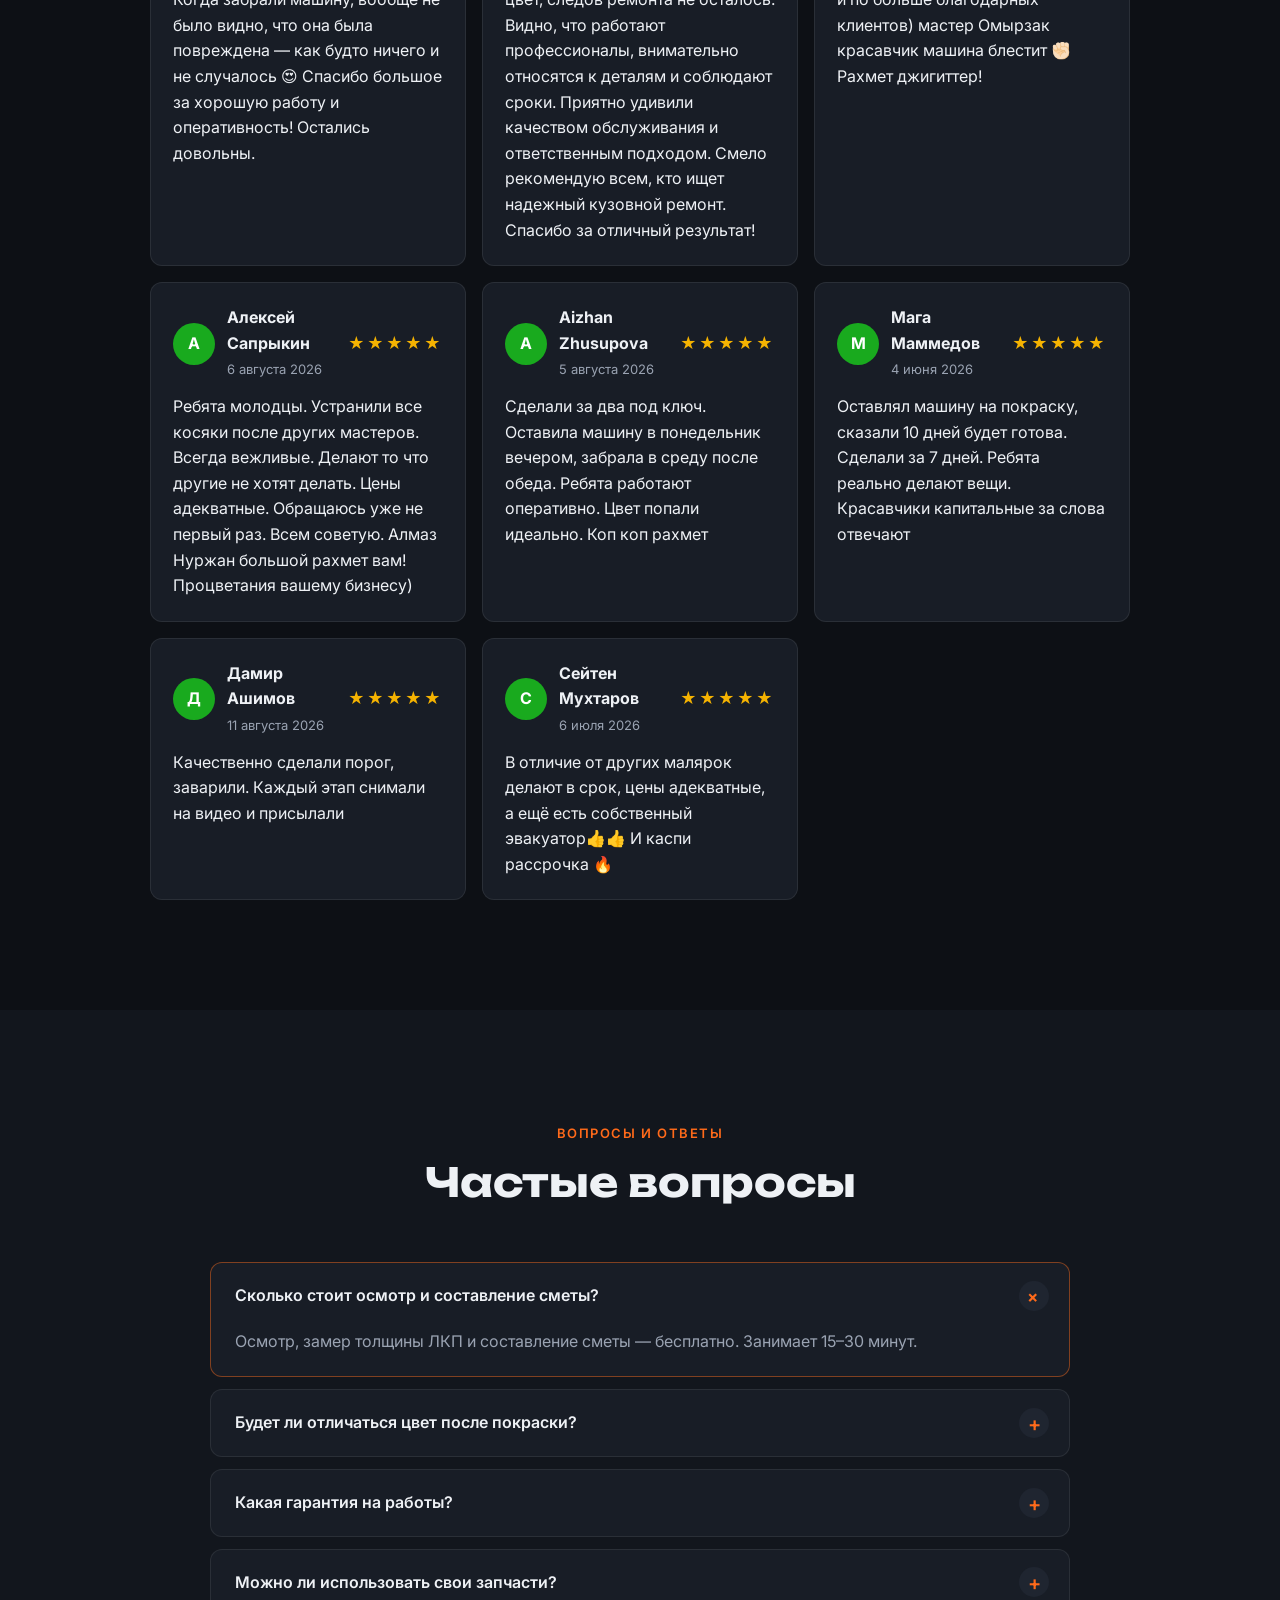
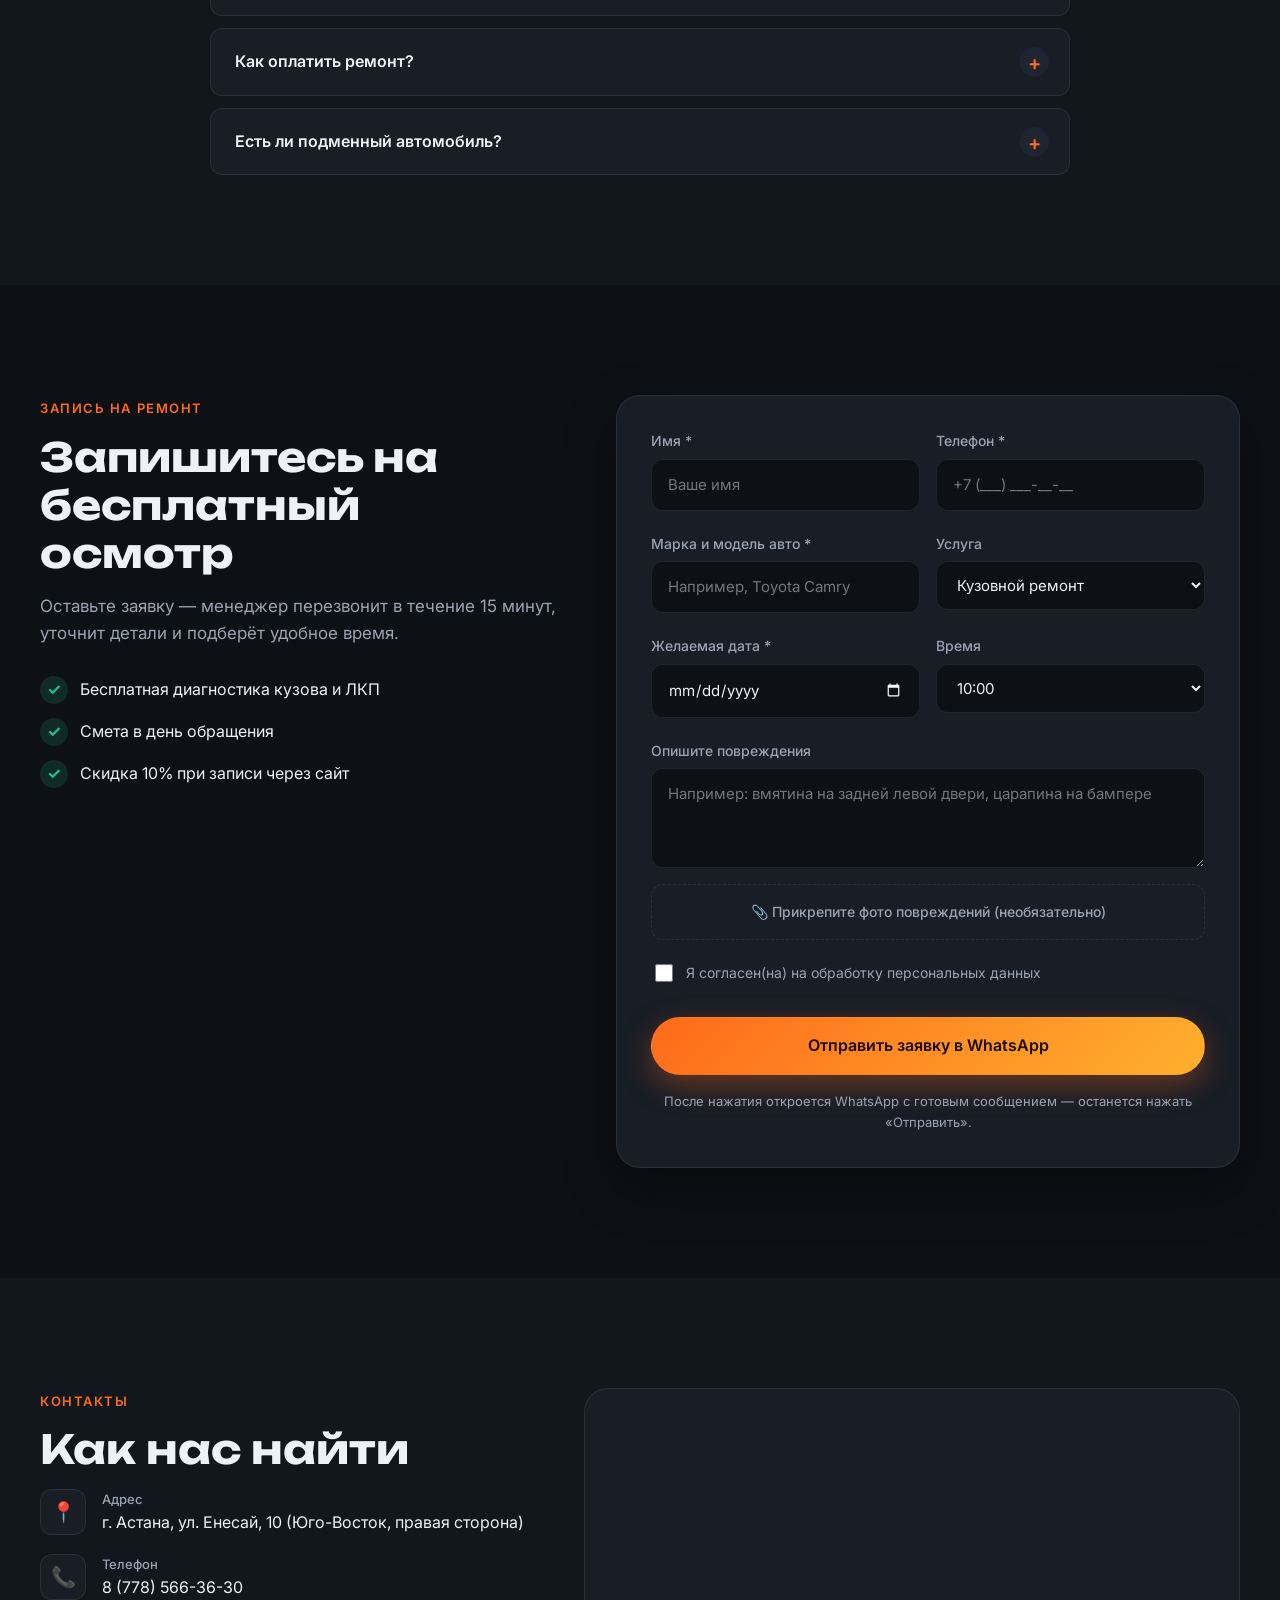
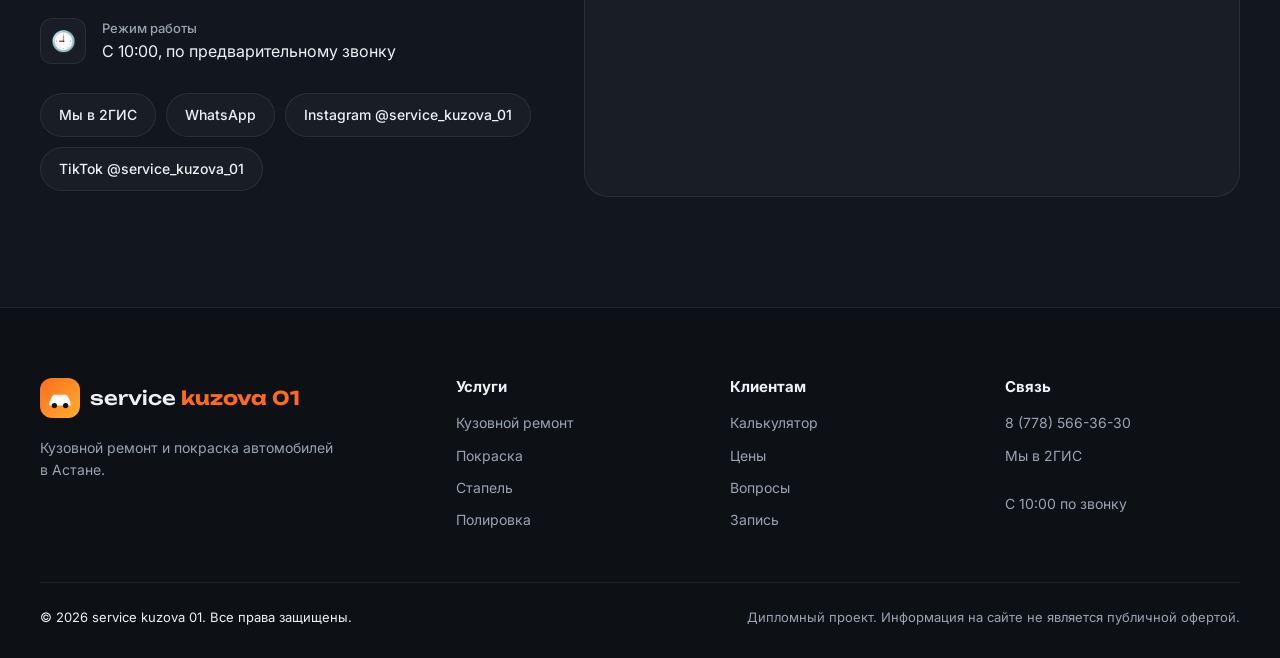
==== commit dce1f8c6: "Фото «до/после» из Flow, отзывы и рейтинг 2ГИС, адрес Енесай 10, TikTok Co-Authored-By: Claude Opus " ====
--- a/index.html
+++ b/index.html
@@ -58,7 +58,7 @@
 
       <div class="container hero__inner">
         <div class="hero__content">
-          <span class="badge"><span class="badge__dot"></span>Работаем ежедневно с 9:00 до 21:00</span>
+          <span class="badge"><span class="badge__dot"></span>Работаем с 10:00 по предварительному звонку</span>
           <h1 class="hero__title">Вернём вашему автомобилю <span class="text-gradient">заводской вид</span></h1>
           <p class="hero__text">
             Кузовной ремонт любой сложности, покраска в камере с компьютерным подбором цвета,
@@ -437,20 +437,53 @@
         <div class="section__head reveal">
           <span class="section__tag">Отзывы</span>
           <h2 class="section__title">Что говорят клиенты</h2>
-          <p class="section__text">Отзывы наших клиентов собраны в 2ГИС: там их можно прочитать и оставить свой после ремонта.</p>
+          <p class="section__text">Настоящие отзывы клиентов из 2ГИС. Все отзывы подтверждены 2ГИС.</p>
         </div>
         <div class="gis reveal">
           <div class="gis__logo" aria-hidden="true">2ГИС</div>
           <div class="gis__text">
-            <h3>service kuzova 01 в 2ГИС</h3>
-            <p>Рейтинг, настоящие отзывы клиентов, фото работ, адрес и схема проезда.</p>
+            <h3>Рейтинг 5,0 в 2ГИС</h3>
+            <p><span class="stars" aria-label="5 из 5">★★★★★</span> 211 оценок и 143 отзыва. Там же фото работ, адрес и схема проезда.</p>
           </div>
           <div class="gis__actions">
             <a class="btn btn--primary" href="https://2gis.kz/astana/firm/70000001114256183/tab/reviews" target="_blank" rel="noopener">Читать отзывы</a>
             <a class="btn btn--ghost" href="https://2gis.kz/astana/firm/70000001114256183" target="_blank" rel="noopener">Оставить отзыв</a>
           </div>
         </div>
-        <div class="shots" id="reviewShots" hidden></div>
+        <div class="reviews reveal">
+          <article class="review">
+            <div class="review__head"><span class="review__ava">B</span><div><b>Balkenzhe Shazilda</b><small>25 сентября 2026</small></div><span class="stars" aria-label="5 из 5">★★★★★</span></div>
+            <p>Отдавали на ремонт новый Grandeur, делали бампер и крыло. Всё сделали буквально за два дня, очень быстро и аккуратно. Когда забрали машину, вообще не было видно, что она была повреждена — как будто ничего и не случалось 😍 Спасибо большое за хорошую работу и оперативность! Остались довольны.</p>
+          </article>
+          <article class="review">
+            <div class="review__head"><span class="review__ava">R</span><div><b>R Ni</b><small>27 июля 2026</small></div><span class="stars" aria-label="5 из 5">★★★★★</span></div>
+            <p>Хочу выразить огромную благодарность мастерам кузовного ремонта! Работа выполнена на высшем уровне: кузов восстановили идеально, все зазоры ровные, покраска точно в цвет, следов ремонта не осталось. Видно, что работают профессионалы, внимательно относятся к деталям и соблюдают сроки. Приятно удивили качеством обслуживания и ответственным подходом. Смело рекомендую всем, кто ищет надежный кузовной ремонт. Спасибо за отличный результат!</p>
+          </article>
+          <article class="review">
+            <div class="review__head"><span class="review__ava">T</span><div><b>Temirlan Shukenov</b><small>9 октября 2026</small></div><span class="stars" aria-label="5 из 5">★★★★★</span></div>
+            <p>Хочу выразить огромную благодарность этому сервису, проделали огромную работу, сделали все идеально и в сказанные сроки) желаю успехов и по больше благодарных клиентов) мастер Омырзак красавчик машина блестит ✊🏻 Рахмет джигиттер!</p>
+          </article>
+          <article class="review">
+            <div class="review__head"><span class="review__ava">А</span><div><b>Алексей Сапрыкин</b><small>6 августа 2026</small></div><span class="stars" aria-label="5 из 5">★★★★★</span></div>
+            <p>Ребята молодцы. Устранили все косяки после других мастеров. Всегда вежливые. Делают то что другие не хотят делать. Цены адекватные. Обращаюсь уже не первый раз. Всем советую. Алмаз Нуржан большой рахмет вам! Процветания вашему бизнесу)</p>
+          </article>
+          <article class="review">
+            <div class="review__head"><span class="review__ava">A</span><div><b>Aizhan Zhusupova</b><small>5 августа 2026</small></div><span class="stars" aria-label="5 из 5">★★★★★</span></div>
+            <p>Сделали за два под ключ. Оставила машину в понедельник вечером, забрала в среду после обеда. Ребята работают оперативно. Цвет попали идеально. Коп коп рахмет</p>
+          </article>
+          <article class="review">
+            <div class="review__head"><span class="review__ava">М</span><div><b>Мага Маммедов</b><small>4 июня 2026</small></div><span class="stars" aria-label="5 из 5">★★★★★</span></div>
+            <p>Оставлял машину на покраску, сказали 10 дней будет готова. Сделали за 7 дней. Ребята реально делают вещи. Красавчики капитальные за слова отвечают</p>
+          </article>
+          <article class="review">
+            <div class="review__head"><span class="review__ava">Д</span><div><b>Дамир Ашимов</b><small>11 августа 2026</small></div><span class="stars" aria-label="5 из 5">★★★★★</span></div>
+            <p>Качественно сделали порог, заварили. Каждый этап снимали на видео и присылали</p>
+          </article>
+          <article class="review">
+            <div class="review__head"><span class="review__ava">С</span><div><b>Сейтен Мухтаров</b><small>6 июля 2026</small></div><span class="stars" aria-label="5 из 5">★★★★★</span></div>
+            <p>В отличие от других малярок делают в срок, цены адекватные, а ещё есть собственный эвакуатор👍👍 И каспи рассрочка 🔥</p>
+          </article>
+        </div>
       </div>
     </section>
 
@@ -558,18 +591,19 @@
           <span class="section__tag">Контакты</span>
           <h2 class="section__title">Как нас найти</h2>
           <ul class="contacts__list">
-            <li><span>📍</span><div><b>Адрес</b>г. Астана, ул. Кокше Коменгерулы, 66</div></li>
+            <li><span>📍</span><div><b>Адрес</b>г. Астана, ул. Енесай, 10 (Юго-Восток, правая сторона)</div></li>
             <li><span>📞</span><div><b>Телефон</b><a href="tel:+77785663630">8 (778) 566-36-30</a></div></li>
-            <li><span>🕘</span><div><b>Режим работы</b>Ежедневно 9:00–21:00, без выходных</div></li>
+            <li><span>🕘</span><div><b>Режим работы</b>С 10:00, по предварительному звонку</div></li>
           </ul>
           <div class="socials">
             <a href="https://2gis.kz/astana/firm/70000001114256183" target="_blank" rel="noopener" class="social">Мы в 2ГИС</a>
             <a href="https://wa.me/77785663630" target="_blank" rel="noopener" class="social">WhatsApp</a>
             <a href="https://www.instagram.com/service_kuzova_01/" target="_blank" rel="noopener" class="social">Instagram @service_kuzova_01</a>
+            <a href="https://www.tiktok.com/@service_kuzova_01" target="_blank" rel="noopener" class="social">TikTok @service_kuzova_01</a>
           </div>
         </div>
         <div class="contacts__map reveal">
-          <iframe title="Карта проезда" loading="lazy" src="https://maps.google.com/maps?q=%D0%90%D1%81%D1%82%D0%B0%D0%BD%D0%B0&z=12&output=embed"></iframe>
+          <iframe title="Карта проезда" loading="lazy" src="https://maps.google.com/maps?q=%D0%90%D1%81%D1%82%D0%B0%D0%BD%D0%B0%2C%20%D1%83%D0%BB%D0%B8%D1%86%D0%B0%20%D0%95%D0%BD%D0%B5%D1%81%D0%B0%D0%B9%2C%2010&z=15&output=embed"></iframe>
         </div>
       </div>
     </section>
@@ -592,7 +626,7 @@
       </div>
       <div class="footer__col">
         <h4>Связь</h4>
-        <a href="tel:+77785663630">8 (778) 566-36-30</a><a href="https://2gis.kz/astana/firm/70000001114256183" target="_blank" rel="noopener">Мы в 2ГИС</a><span class="muted">Ежедневно 9:00–21:00</span>
+        <a href="tel:+77785663630">8 (778) 566-36-30</a><a href="https://2gis.kz/astana/firm/70000001114256183" target="_blank" rel="noopener">Мы в 2ГИС</a><span class="muted">С 10:00 по звонку</span>
       </div>
     </div>
     <div class="container footer__bottom">
--- a/css/main.css
+++ b/css/main.css
@@ -298,11 +298,14 @@
 .gis__text h3 { font-size: 22px; margin-bottom: 6px; }
 .gis__text p { color: var(--muted); }
 .gis__actions { display: flex; flex-wrap: wrap; gap: 12px; }
-.shots { display: grid; grid-template-columns: repeat(auto-fill, minmax(260px, 1fr)); gap: 16px; max-width: 980px; margin: 28px auto 0; }
-.shot { padding: 0; border: 1px solid var(--border); border-radius: var(--radius-sm); background: var(--surface); overflow: hidden; cursor: zoom-in; transition: transform .2s, border-color .2s; }
-.shot:hover { transform: translateY(-3px); border-color: rgba(25,170,30,.6); }
-.shot img { width: 100%; height: auto; display: block; }
-.shot__full { width: 100%; height: auto; border-radius: var(--radius-sm); }
+.stars { color: #f5b301; letter-spacing: 2px; white-space: nowrap; }
+.reviews { display: grid; grid-template-columns: repeat(auto-fill, minmax(280px, 1fr)); gap: 16px; max-width: 980px; margin: 28px auto 0; }
+.review { padding: 22px; border: 1px solid var(--border); border-radius: var(--radius-sm); background: var(--surface); }
+.review__head { display: flex; align-items: center; gap: 12px; margin-bottom: 12px; }
+.review__head > div { flex: 1; min-width: 0; }
+.review__head b { display: block; }
+.review__head small { color: var(--muted); font-size: 13px; }
+.review__ava { flex: none; width: 42px; height: 42px; border-radius: 50%; display: grid; place-items: center; background: #19aa1e; color: #fff; font-weight: 700; }
 .ba__photo { width: 100%; height: 100%; object-fit: cover; display: block; }
 
 /* ---------- FAQ ---------- */
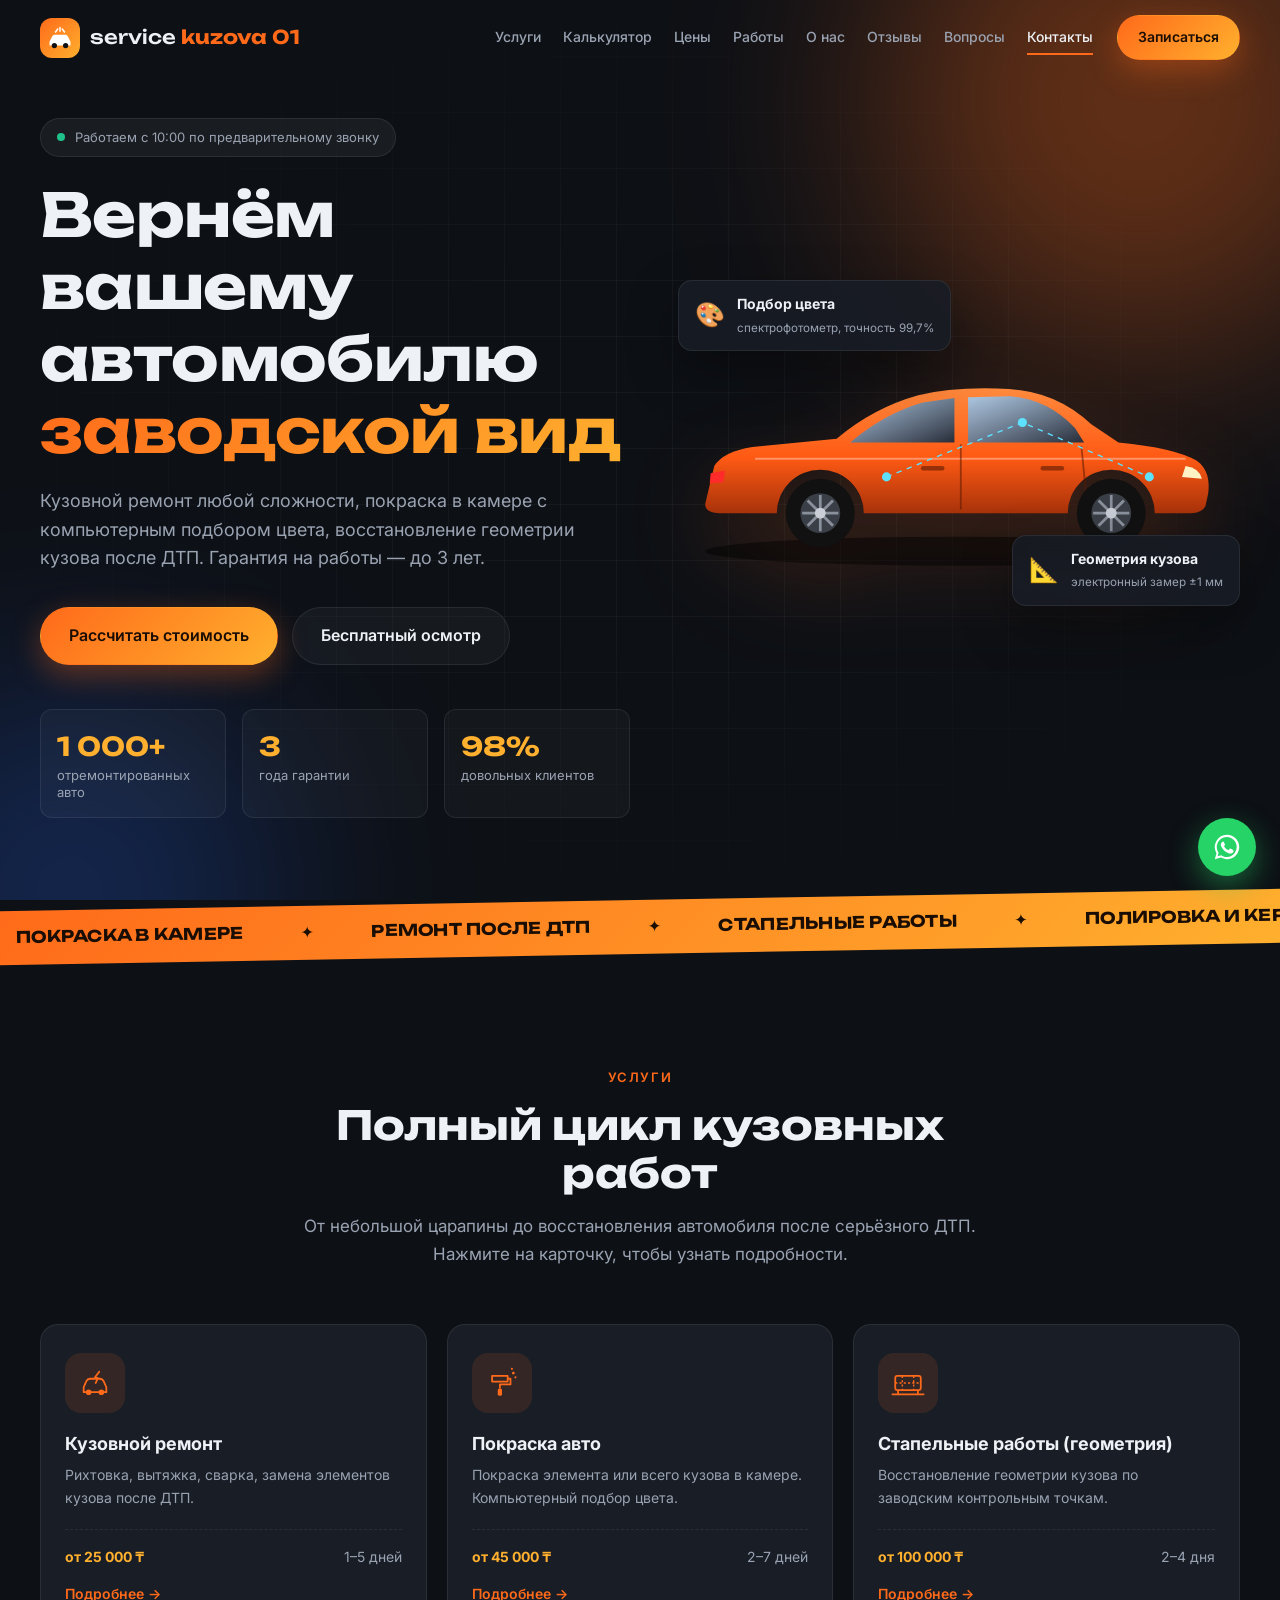
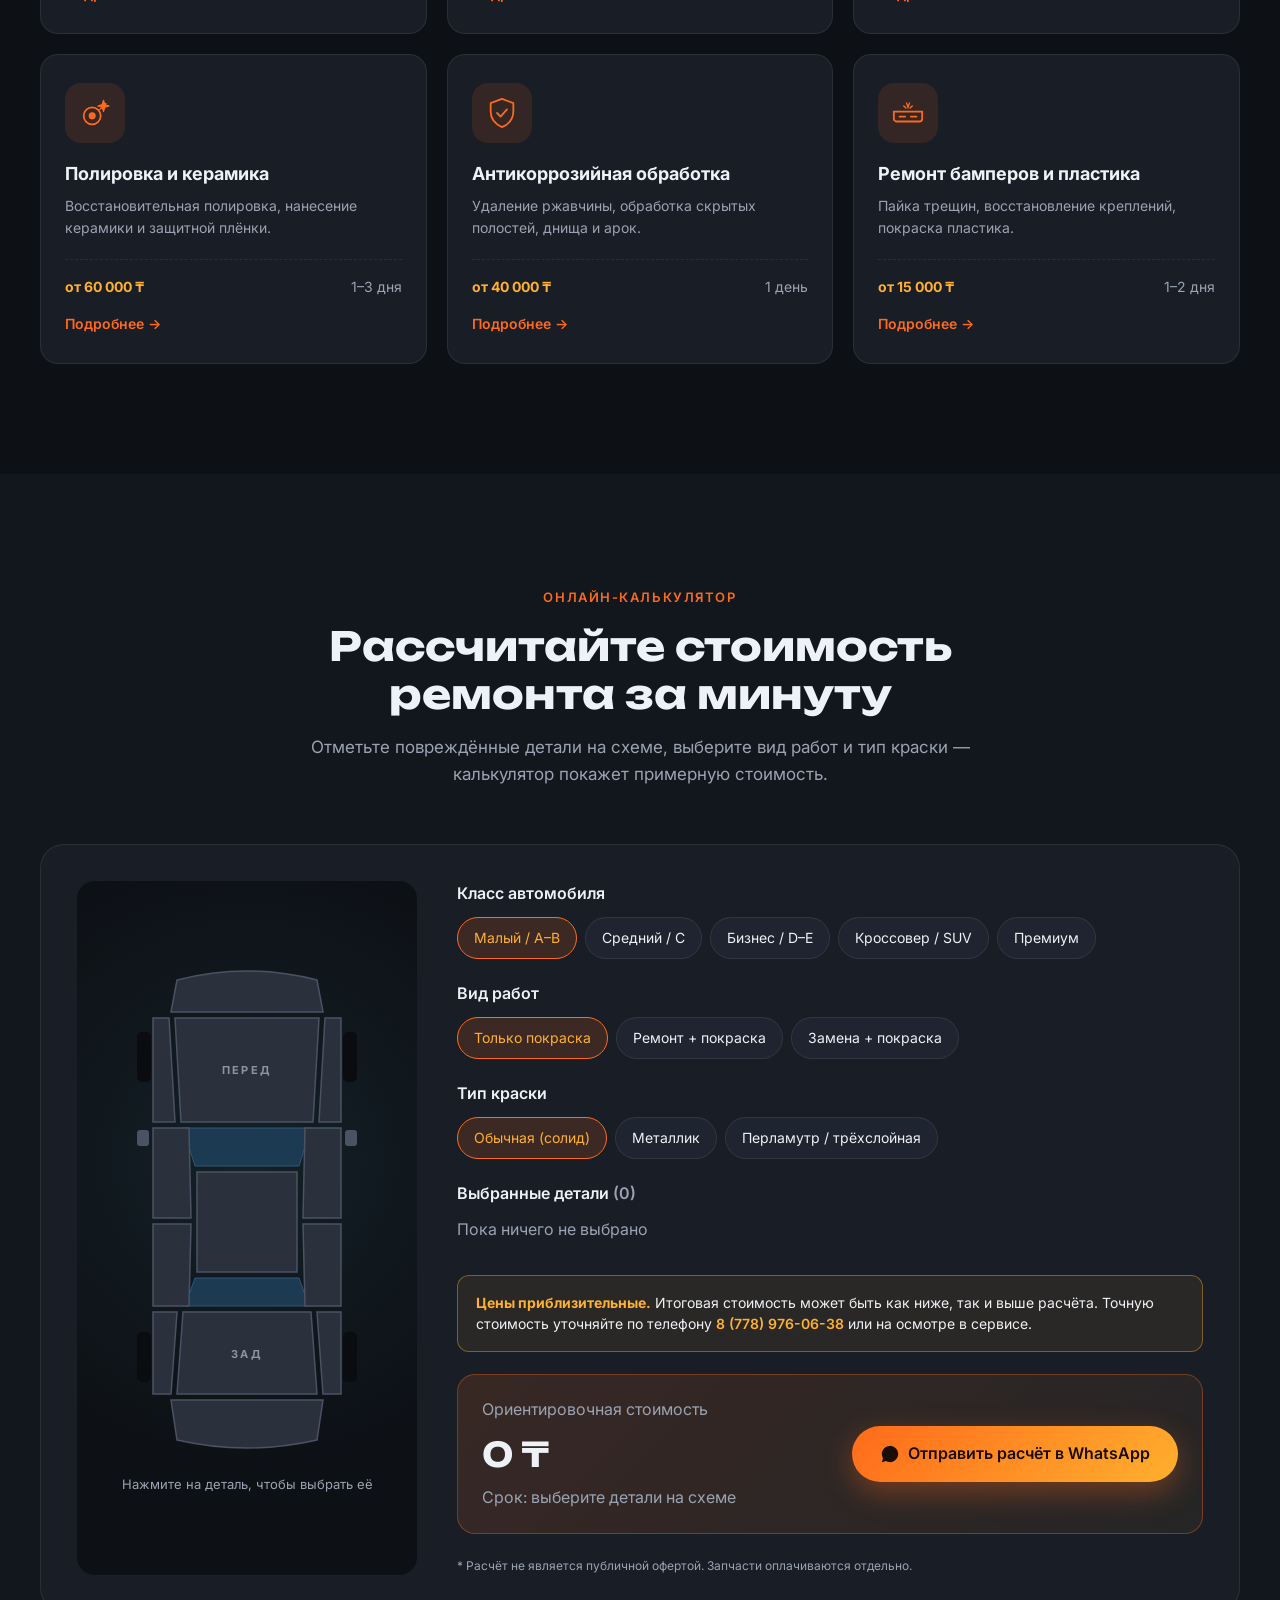
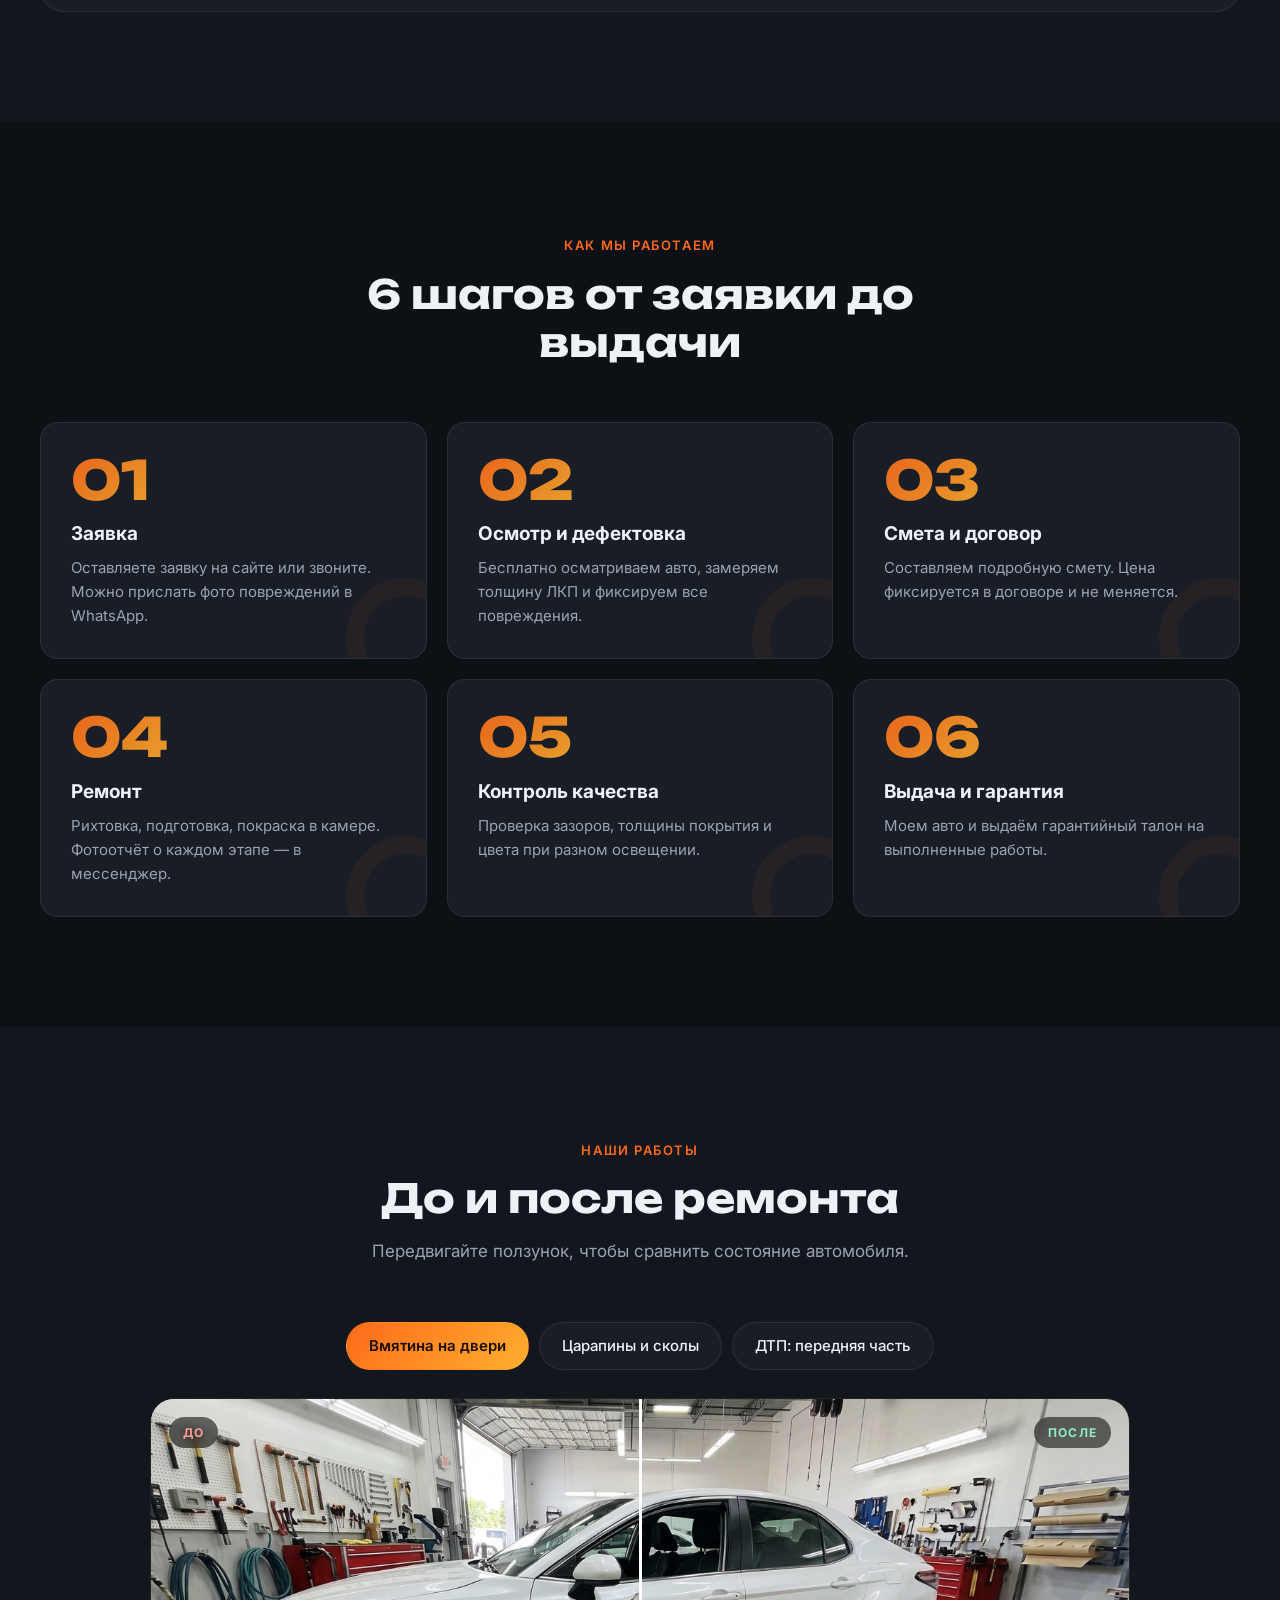
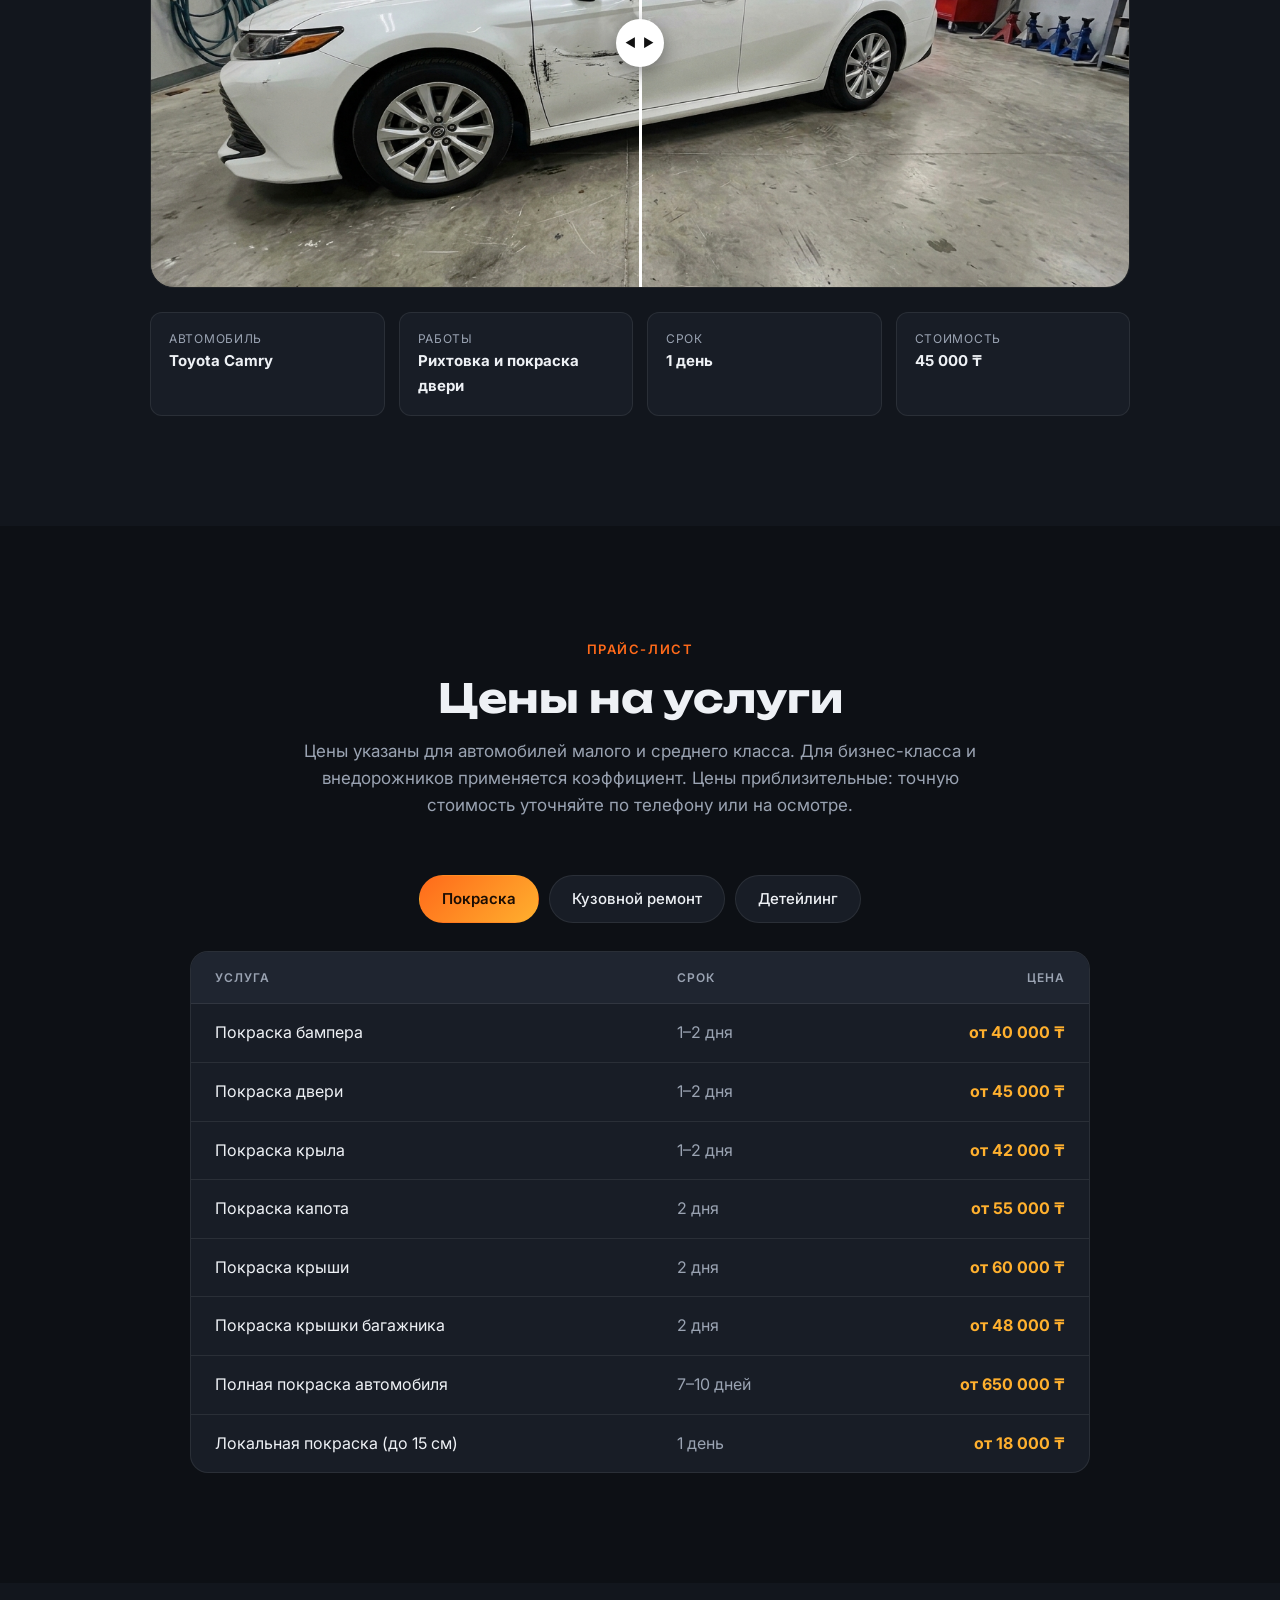
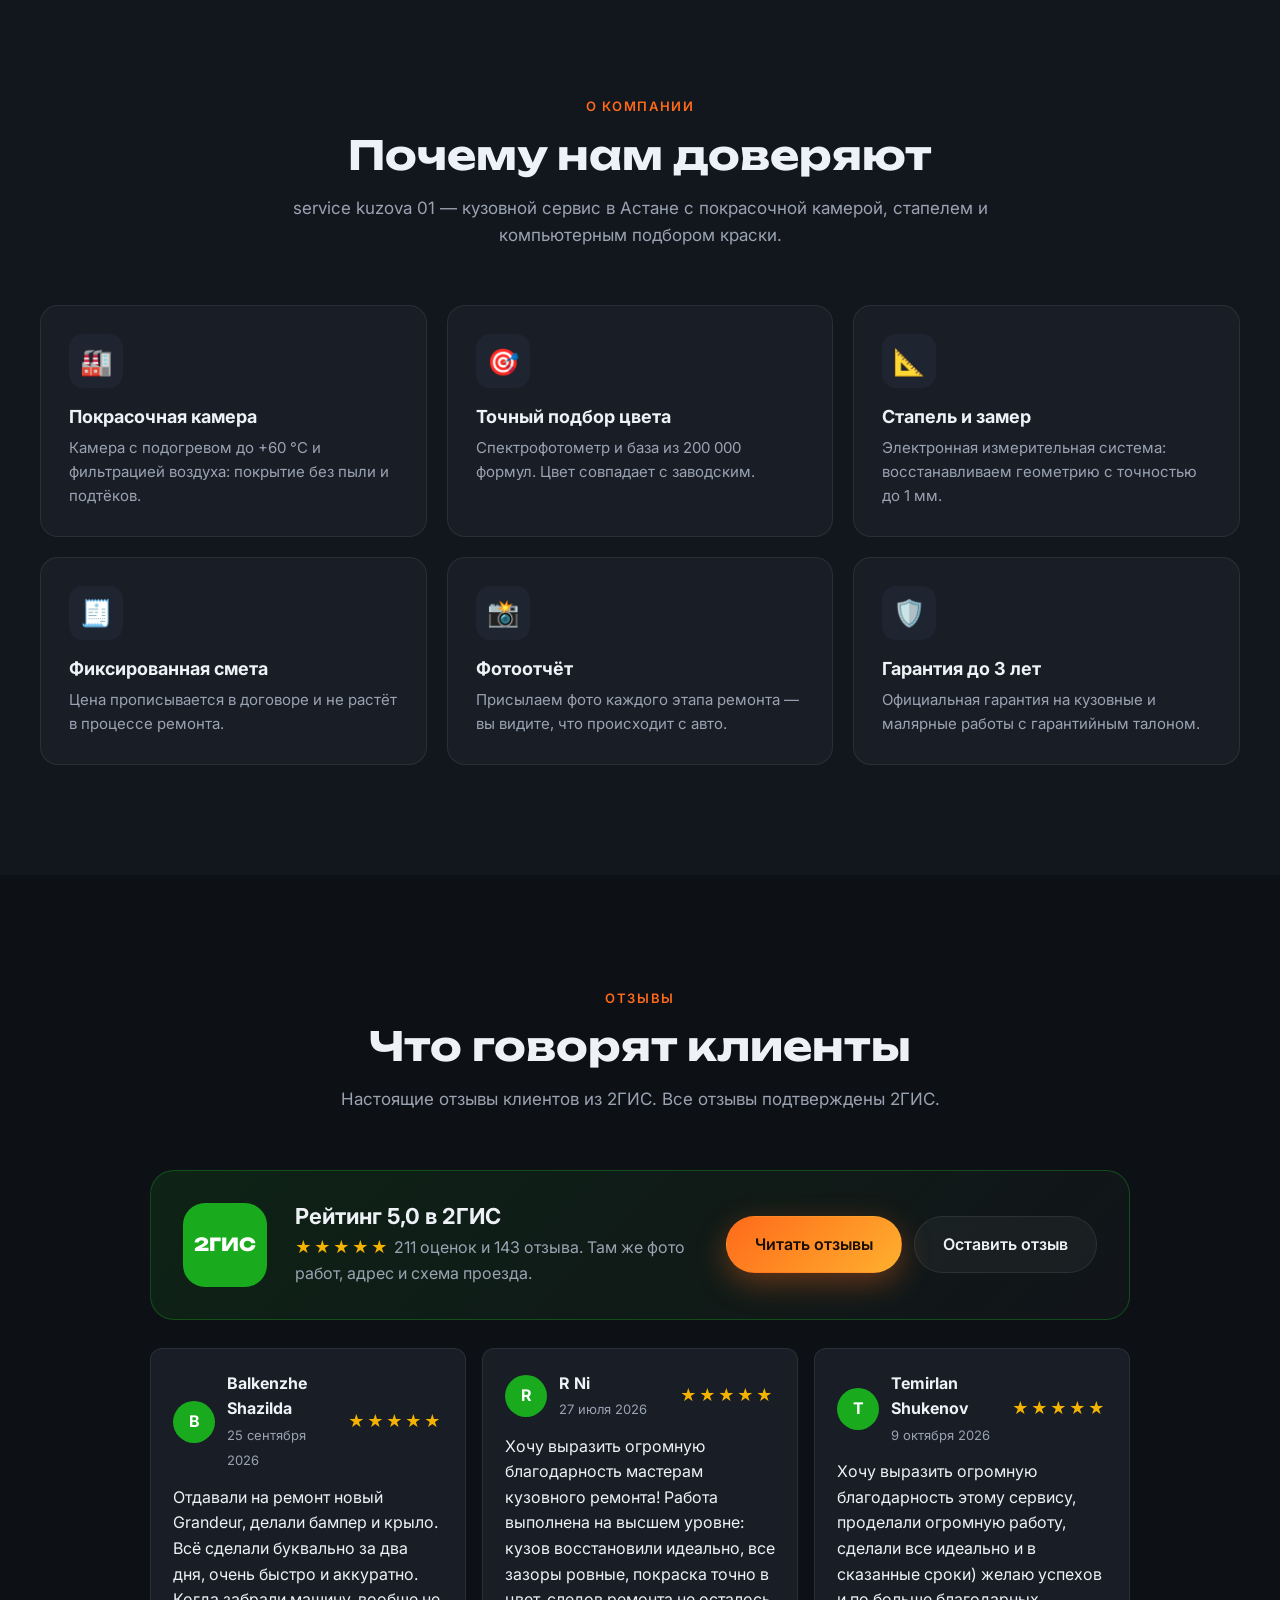
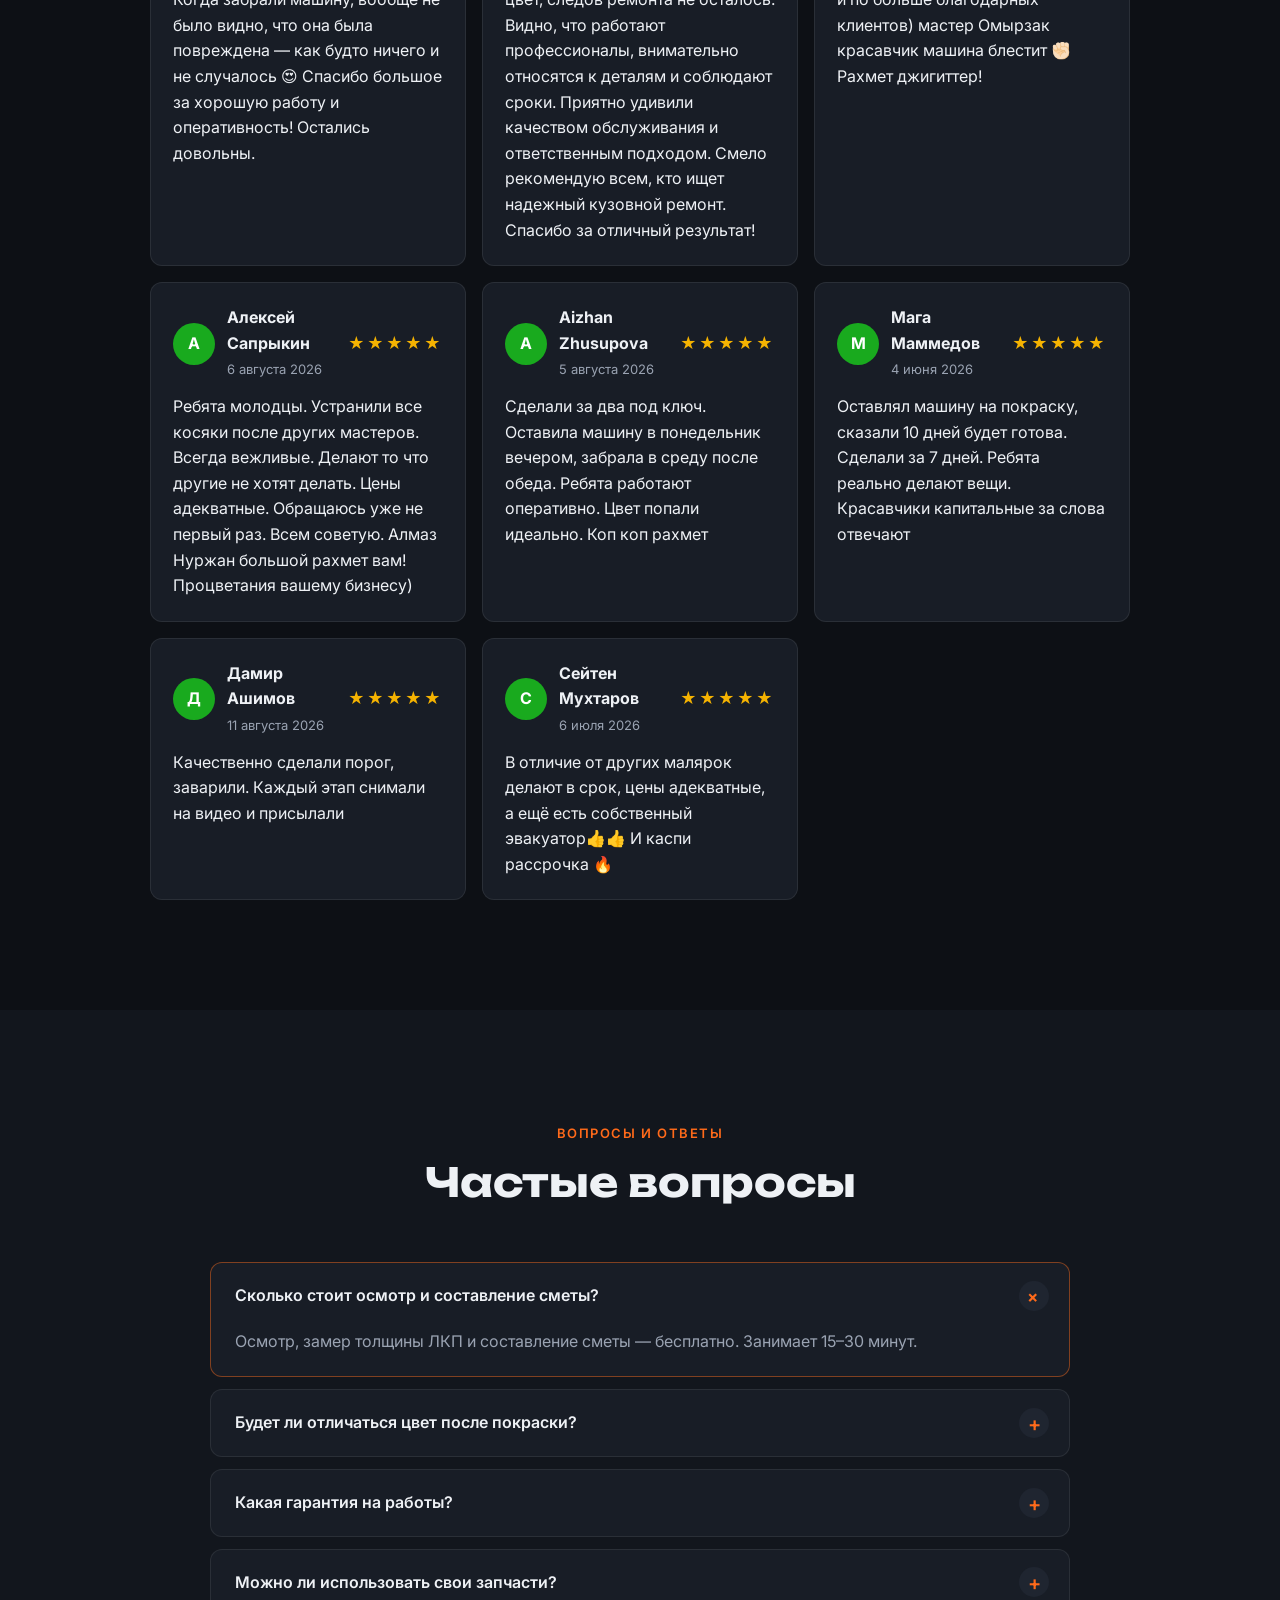
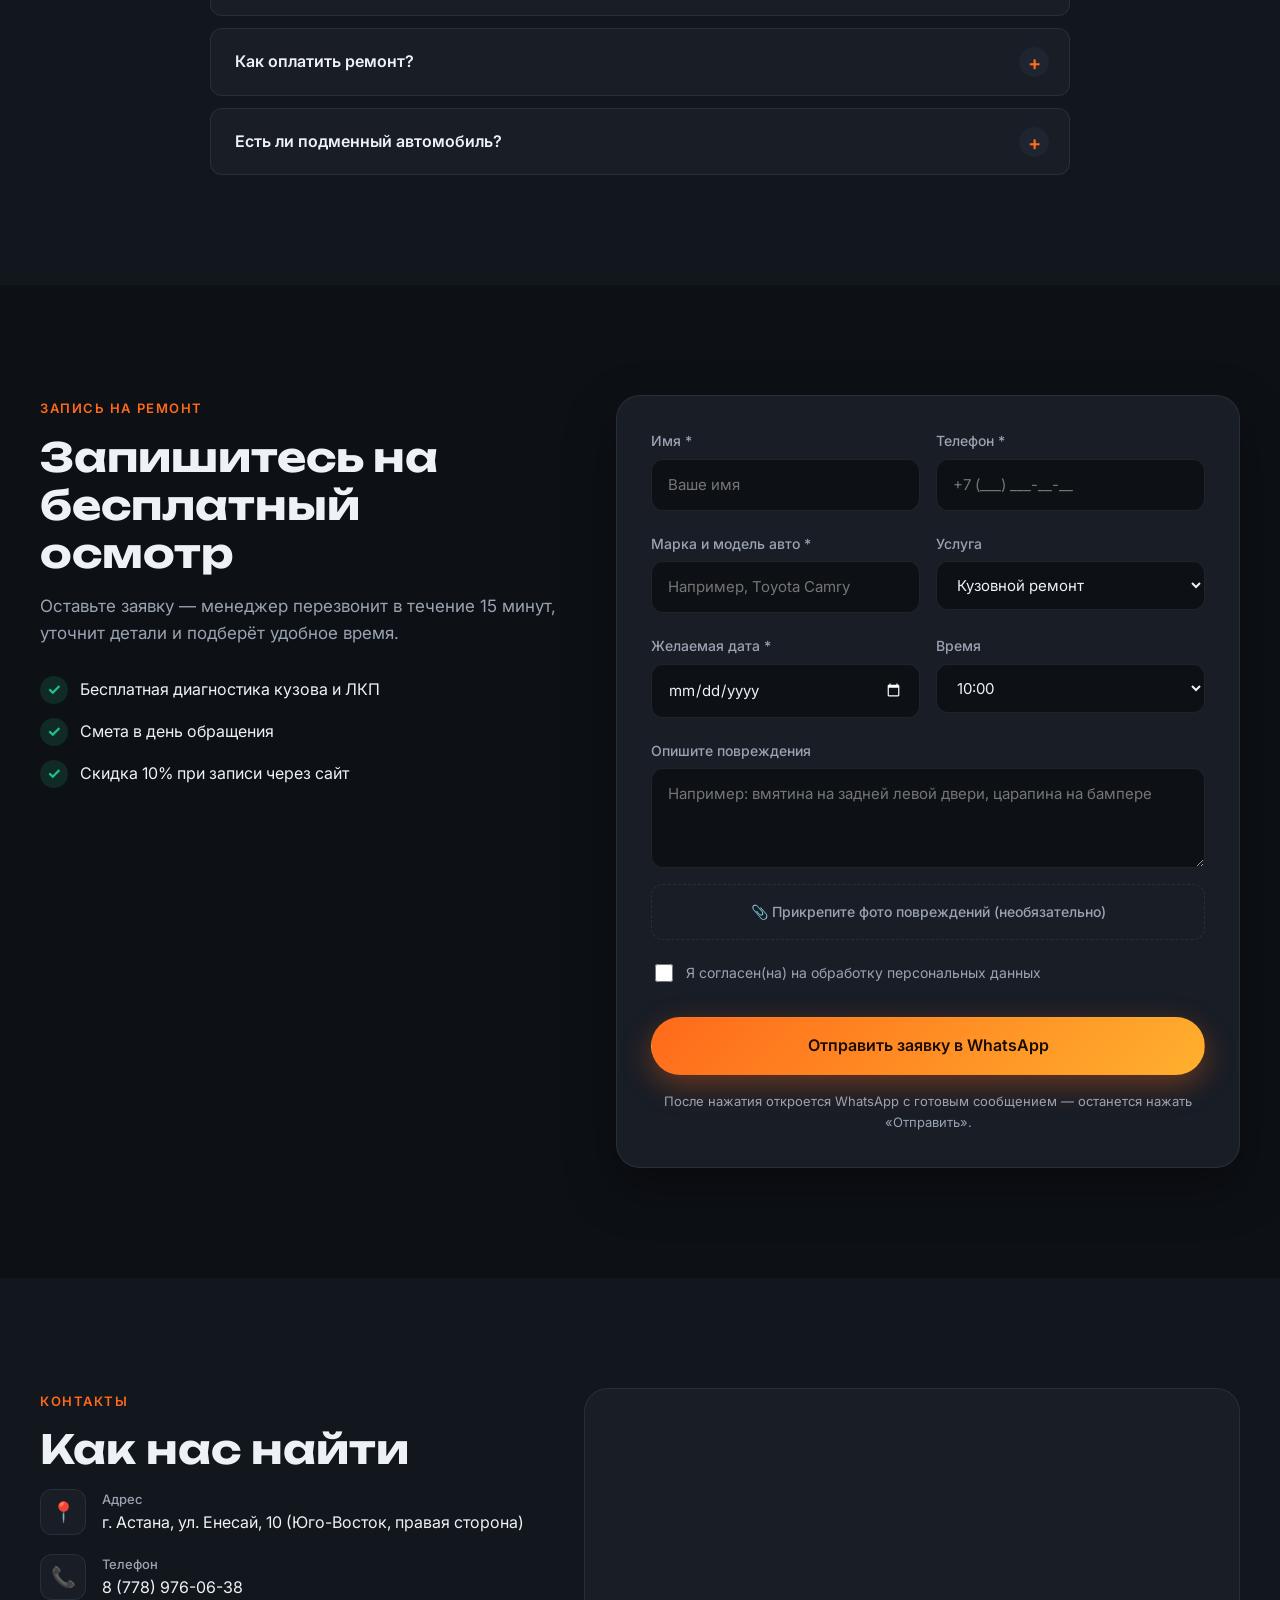
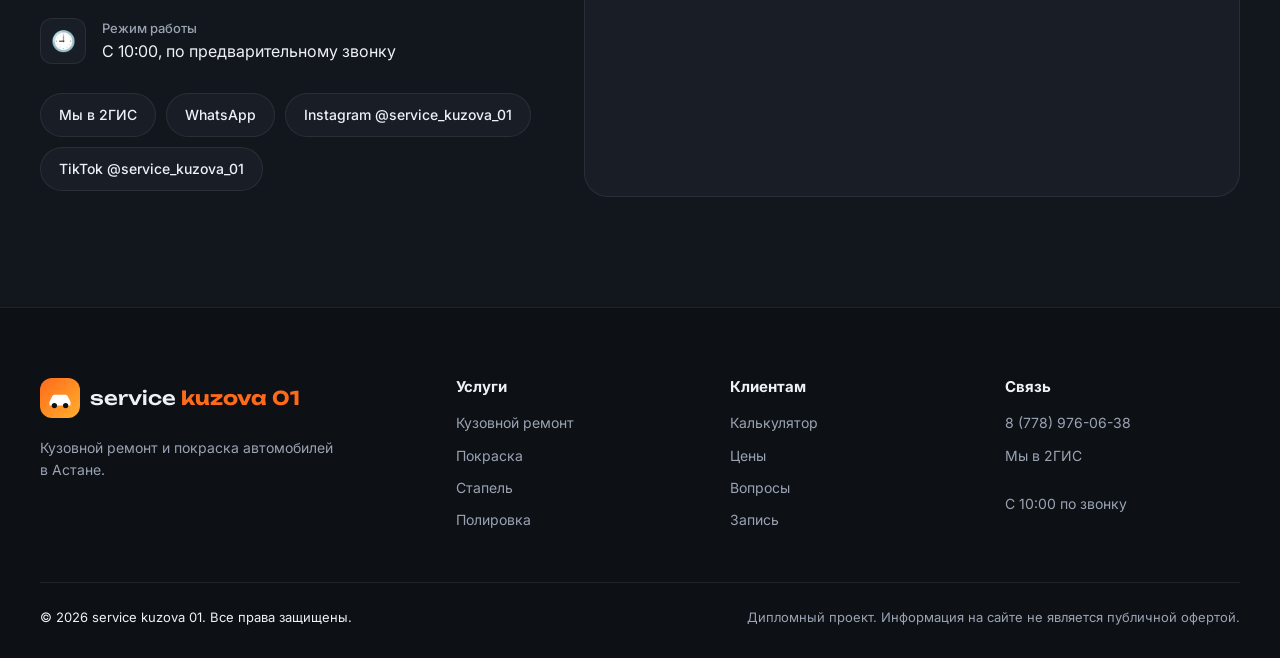
==== commit 6aff2ab4: "Номер телефона и WhatsApp из 2ГИС: 8 (778) 976-06-38 Co-Authored-By: Claude Opus 5.5 <noreply@anthro" ====
--- a/index.html
+++ b/index.html
@@ -36,9 +36,9 @@
       </nav>
 
       <div class="header__actions">
-        <a href="tel:+77785663630" class="header__phone">
+        <a href="tel:+77789760638" class="header__phone">
           <svg viewBox="0 0 24 24" aria-hidden="true"><path d="M6.6 10.8a15.1 15.1 0 006.6 6.6l2.2-2.2c.3-.3.7-.4 1-.2 1.1.4 2.3.6 3.6.6.6 0 1 .4 1 1V20c0 .6-.4 1-1 1A17 17 0 013 4c0-.6.4-1 1-1h3.5c.6 0 1 .4 1 1 0 1.3.2 2.5.6 3.6.1.3 0 .7-.2 1z" fill="currentColor"/></svg>
-          8 (778) 566-36-30
+          8 (778) 976-06-38
         </a>
         <a href="#booking" class="btn btn--primary btn--sm">Записаться</a>
         <button class="burger" id="burger" aria-label="Открыть меню" aria-expanded="false"><span></span><span></span><span></span></button>
@@ -282,7 +282,7 @@
 
             <div class="calc__warn" role="note">
               <b>Цены приблизительные.</b> Итоговая стоимость может быть как ниже, так и выше расчёта.
-              Точную стоимость уточняйте по телефону <a href="tel:+77785663630">8 (778) 566-36-30</a> или на осмотре в сервисе.
+              Точную стоимость уточняйте по телефону <a href="tel:+77789760638">8 (778) 976-06-38</a> или на осмотре в сервисе.
             </div>
             <div class="calc__result">
               <div>
@@ -592,12 +592,12 @@
           <h2 class="section__title">Как нас найти</h2>
           <ul class="contacts__list">
             <li><span>📍</span><div><b>Адрес</b>г. Астана, ул. Енесай, 10 (Юго-Восток, правая сторона)</div></li>
-            <li><span>📞</span><div><b>Телефон</b><a href="tel:+77785663630">8 (778) 566-36-30</a></div></li>
+            <li><span>📞</span><div><b>Телефон</b><a href="tel:+77789760638">8 (778) 976-06-38</a></div></li>
             <li><span>🕘</span><div><b>Режим работы</b>С 10:00, по предварительному звонку</div></li>
           </ul>
           <div class="socials">
             <a href="https://2gis.kz/astana/firm/70000001114256183" target="_blank" rel="noopener" class="social">Мы в 2ГИС</a>
-            <a href="https://wa.me/77785663630" target="_blank" rel="noopener" class="social">WhatsApp</a>
+            <a href="https://wa.me/77789760638" target="_blank" rel="noopener" class="social">WhatsApp</a>
             <a href="https://www.instagram.com/service_kuzova_01/" target="_blank" rel="noopener" class="social">Instagram @service_kuzova_01</a>
             <a href="https://www.tiktok.com/@service_kuzova_01" target="_blank" rel="noopener" class="social">TikTok @service_kuzova_01</a>
           </div>
@@ -626,7 +626,7 @@
       </div>
       <div class="footer__col">
         <h4>Связь</h4>
-        <a href="tel:+77785663630">8 (778) 566-36-30</a><a href="https://2gis.kz/astana/firm/70000001114256183" target="_blank" rel="noopener">Мы в 2ГИС</a><span class="muted">С 10:00 по звонку</span>
+        <a href="tel:+77789760638">8 (778) 976-06-38</a><a href="https://2gis.kz/astana/firm/70000001114256183" target="_blank" rel="noopener">Мы в 2ГИС</a><span class="muted">С 10:00 по звонку</span>
       </div>
     </div>
     <div class="container footer__bottom">
@@ -636,7 +636,7 @@
   </footer>
 
   <!-- Плавающие кнопки -->
-  <a href="https://wa.me/77785663630" class="float-wa" target="_blank" rel="noopener" aria-label="Написать в WhatsApp">
+  <a href="https://wa.me/77789760638" class="float-wa" target="_blank" rel="noopener" aria-label="Написать в WhatsApp">
     <svg viewBox="0 0 32 32"><path fill="currentColor" d="M16 3a13 13 0 00-11.2 19.6L3 29l6.6-1.7A13 13 0 1016 3zm0 23.6c-2 0-4-.5-5.7-1.6l-.4-.2-3.9 1 1-3.8-.3-.4A10.6 10.6 0 1116 26.6zm5.8-7.9c-.3-.2-1.9-.9-2.2-1-.3-.1-.5-.2-.7.2l-1 1.2c-.2.2-.4.2-.7.1a8.7 8.7 0 01-4.3-3.8c-.3-.5.3-.5.9-1.6.1-.2 0-.4 0-.5l-1-2.4c-.3-.6-.5-.5-.7-.5h-.6c-.2 0-.6.1-.9.4-.3.3-1.2 1.1-1.2 2.8s1.2 3.2 1.4 3.4c.2.2 2.4 3.6 5.7 5 2.1.9 2.9 1 4 .8.6-.1 1.9-.8 2.2-1.5.3-.8.3-1.4.2-1.5-.1-.2-.3-.3-.6-.4z"/></svg>
   </a>
   <button class="to-top" id="toTop" aria-label="Наверх">↑</button>
